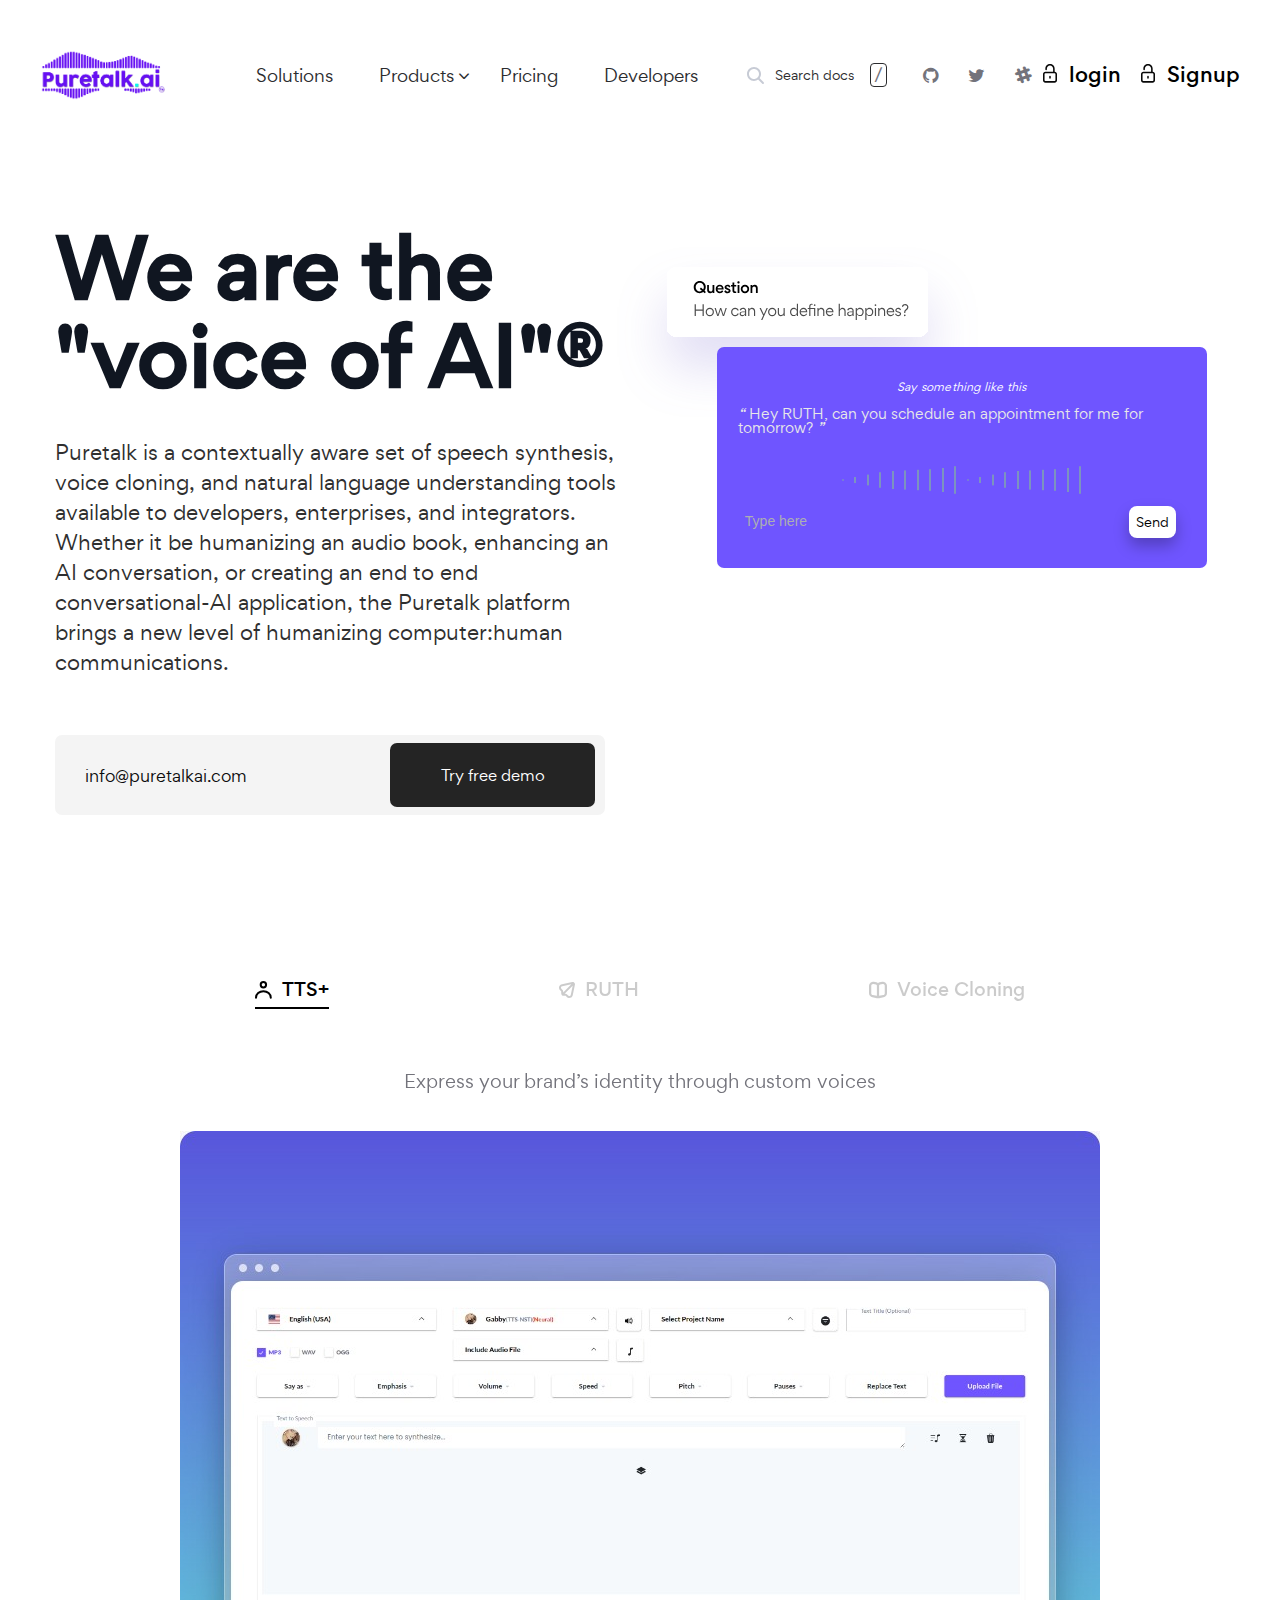
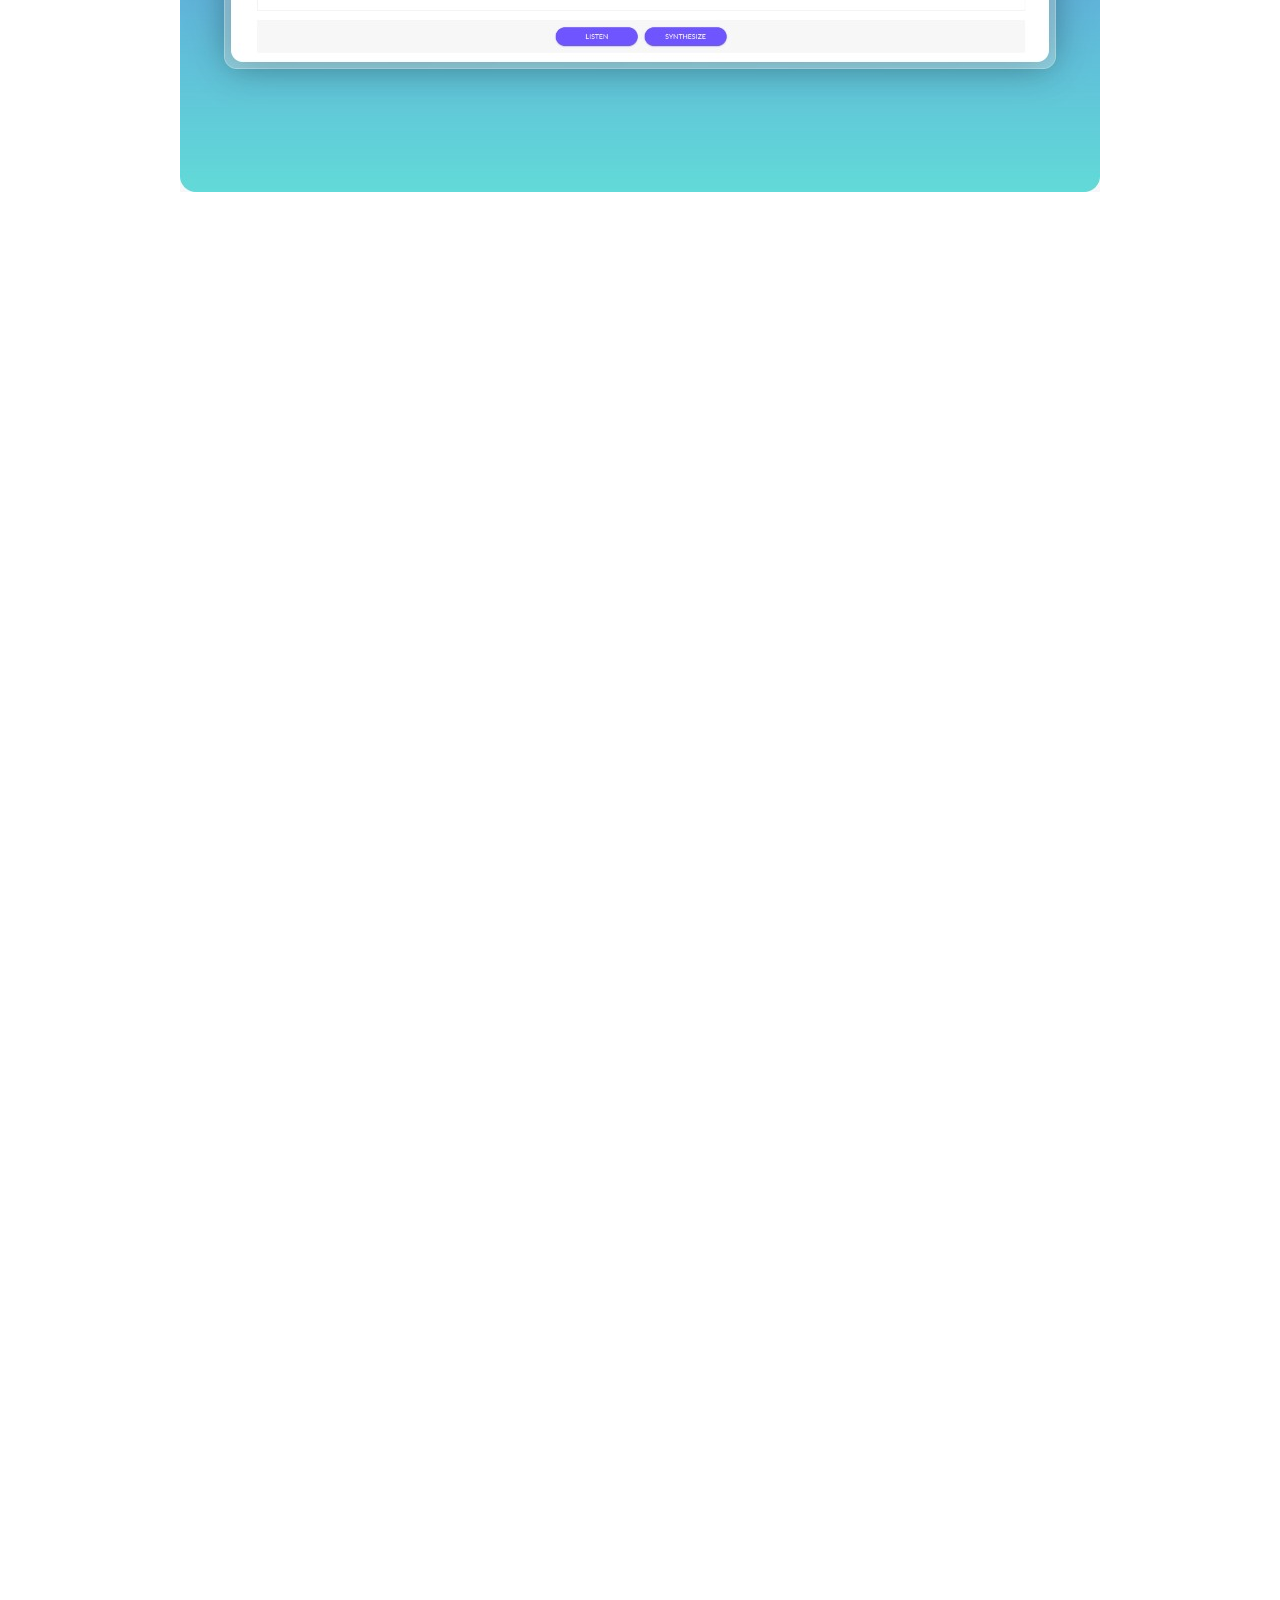
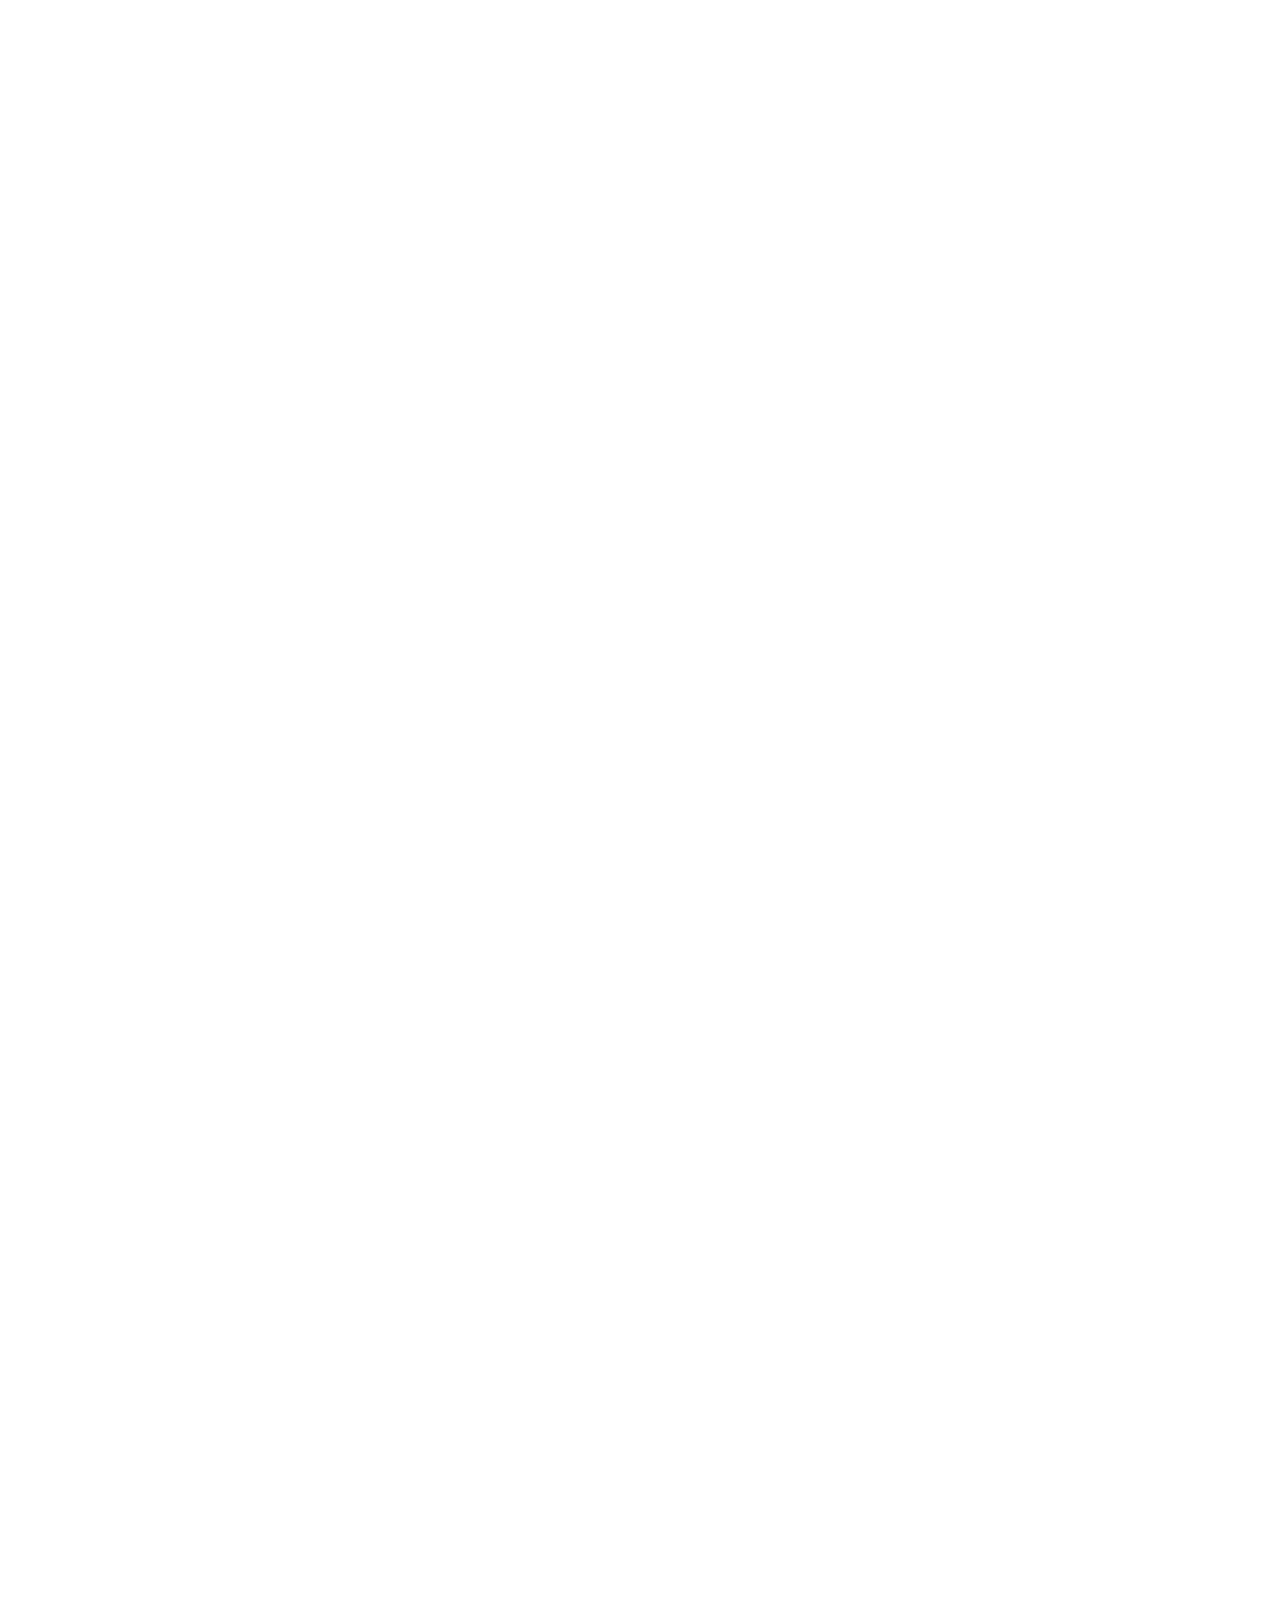
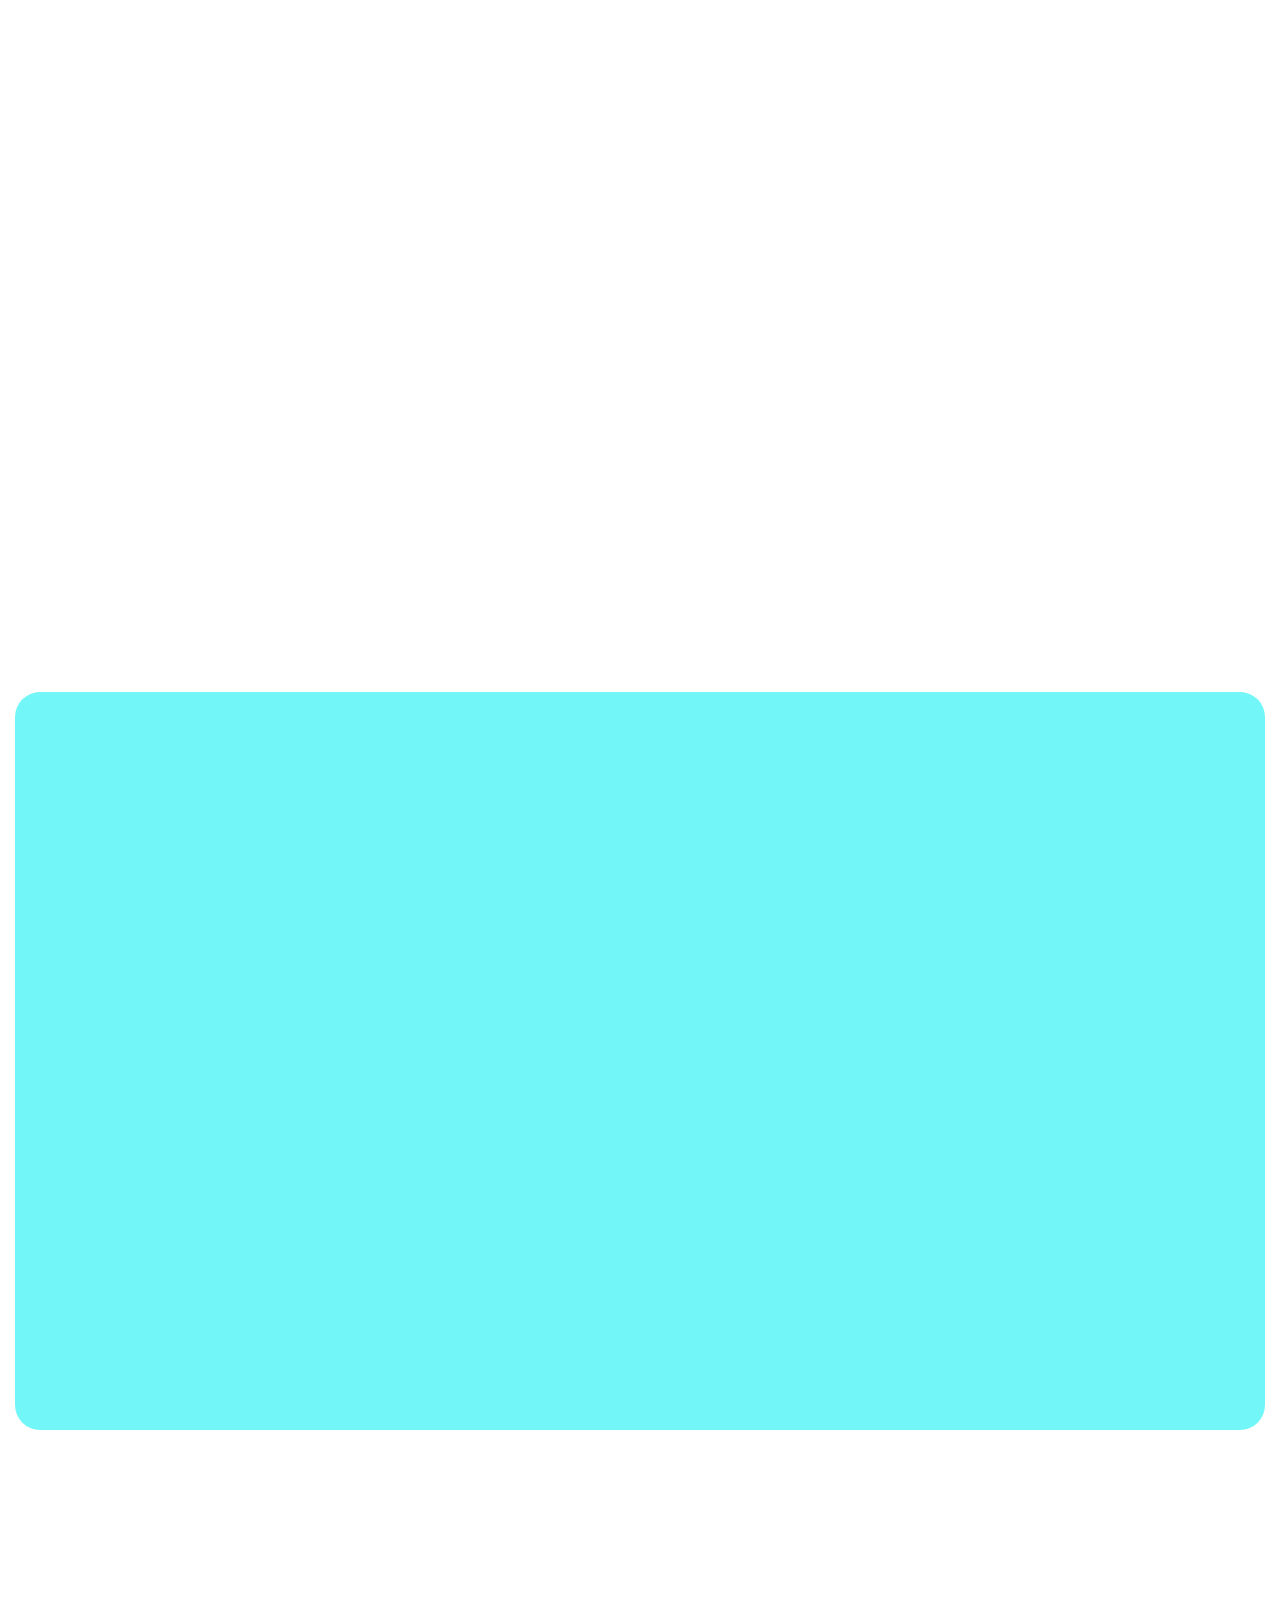
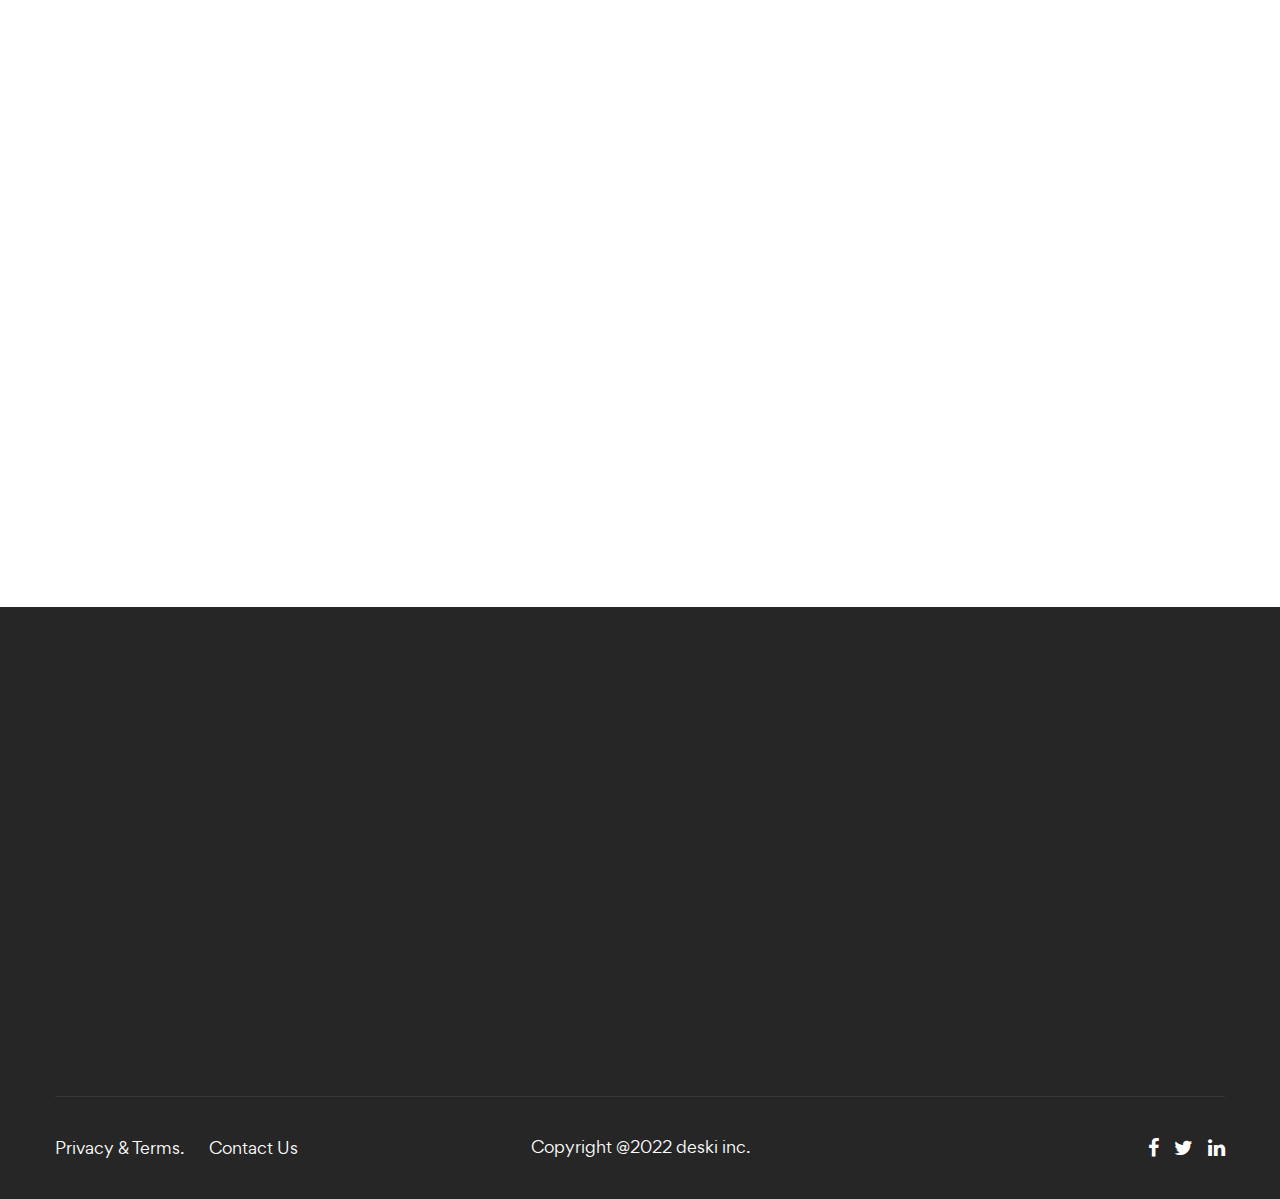
==== public/index.html @ 4c448450 "content update" ====
<!DOCTYPE html>
<html lang="en">

<head>
	<meta charset="UTF-8">
	<meta name="keywords"
		  content="Digital marketing agency, Digital marketing company, Digital marketing services, sass, software company">
	<meta name="description"
		  content="Deski is a creative saas and software html template designed for saas and software Agency websites.">
	<meta property="og:site_name"
		  content="deski">
	<meta property="og:url"
		  content="https://heloshape.com/">
	<meta property="og:type"
		  content="website">
	<meta property="og:title"
		  content="Deski: creative saas and software html template">
	<meta name='og:image'
		  content='images/assets/ogg.png'>
	<!-- For IE -->
	<meta http-equiv="X-UA-Compatible"
		  content="IE=edge">
	<!-- For Resposive Device -->
	<meta name="viewport"
		  content="width=device-width, initial-scale=1.0">
	<!-- For Window Tab Color -->
	<!-- Chrome, Firefox OS and Opera -->
	<meta name="theme-color"
		  content="#2a2a2a">
	<!-- Windows Phone -->
	<meta name="msapplication-navbutton-color"
		  content="#2a2a2a">
	<!-- iOS Safari -->
	<meta name="apple-mobile-web-app-status-bar-style"
		  content="#2a2a2a">
	<title>Puretalk.ai</title>
	<!-- Favicon -->
	<link rel="icon"
		  type="image/png"
		  sizes="56x56"
		  href="images/fav-icon/icon.png">
	<!-- Main style sheet -->
	<link rel="stylesheet"
		  type="text/css"
		  href="css/style.css">
	<!-- responsive style sheet -->
	<link rel="stylesheet"
		  type="text/css"
		  href="css/responsive.css">
	<!-- updating style sheet -->
	<link rel="stylesheet"
		  type="text/css"
		  href="css/update.css">

	<!-- Fix Internet Explorer ______________________________________-->
	<!--[if lt IE 9]>
			<script src="http://html5shiv.googlecode.com/svn/trunk/html5.js"></script>
			<script src="vendor/html5shiv.js"></script>
			<script src="vendor/respond.js"></script>
		<![endif]-->
	<style type="text/css">
		.theme-menu-five .right-widget .download-btn .dropdown-menu a {
			color: white !important;
		}

		.theme-menu-five .right-widget .download-btn button {
			color: white !important;
		}

		.theme-footer-seven .newsletter form button {
			color: white !important;

		}

		.pricing-table-area-six .pr-table-wrapper.active .trial-button {
			color: white !important;
		}
	</style>
</head>

<body id="mainbody" data-spy="scroll"
	  data-target="#one-page-nav"
	  data-offset="120">
	<div   class="main-page-wrapper font-gordita" >
		<!--
			=============================================
				Theme Main Menu
			============================================== 
			-->
		<div class="theme-main-menu sticky-menu theme-menu-five">
			<div class="d-flex align-items-center justify-content-center">
				<div class="logo"><a href="#"><img src="images/logo/pure.png"
							 width="125px"
							 height="50px"
							 alt=""></a></div>

				<nav id="mega-menu-holder"
					 class="navbar navbar-expand-lg">
					<div class="nav-container">
						<button class="navbar-toggler">
							<span></span>
						</button>
						<div class="navbar-collapse collapse"
							 id="navbarSupportedContent">
							<div class="d-lg-flex justify-content-between align-items-center">
								<ul  id="input1" class="navbar-nav main-side-nav font-gordita"
									id="one-page-nav">
									<li class="nav-item">
										<a href="#product"
										   class="nav-link">Solutions</a>
									</li>
									<li class="nav-item dropdown">
										<a class="nav-link dropdown-toggle"
										   href="#/"
										   data-toggle="dropdown">Products</a>
										<ul class="dropdown-menu">
											<li>
												<a href="./tts-demo.html"
												   class="dropdown-item">TTS +</a>
											</li>
											<li>
												<a href="portfolio-V2.html"
												   class="dropdown-item">Voice Conversion</a>
											</li>
											<li>
												<a href="portfolio-V3.html"
												   class="dropdown-item">Conversational AI</a>
											</li>
											<li>
												<a href="portfolio-V4.html"
												   class="dropdown-item">Contact Center Solution</a>
											</li>

										</ul> <!-- /.dropdown-menu -->
									</li>
									<li class="nav-item">
										<a href="#pricing"
										   class="nav-link">Pricing</a>
									</li>
									<li class="nav-item">
										<a href="doc-fullwidth.html"
										   class="nav-link">Developers</a>
									</li>
									<div onclick="inputToggle()" id="inputbefore" class="styled__Container-mnluvq-0 dmXukc">
										<div class="styled__Container-tbh191-0 fHlPmY"><button type="button"
													title="Search docs"
													class="btn"><svg class="search-icon"
													 width="24"
													 height="24"
													 viewBox="0 0 24 24"
													 fill="none">
													<path fill-rule="evenodd"
														  clip-rule="evenodd"
														  d="M16.6004 15.2001C17.4792 14.0302 18 12.5759 18 11C18 7.13401 14.866 4 11 4C7.13401 4 4 7.13401 4 11C4 14.866 7.13401 18 11 18C12.5759 18 14.0302 17.4792 15.2001 16.6004C15.2281 16.6376 15.259 16.6733 15.2929 16.7071L19.2929 20.7071C19.6834 21.0976 20.3166 21.0976 20.7071 20.7071C21.0976 20.3166 21.0976 19.6834 20.7071 19.2929L16.7071 15.2929C16.6733 15.259 16.6376 15.2281 16.6004 15.2001ZM11 16C8.23858 16 6 13.7614 6 11C6 8.23858 8.23858 6 11 6C13.7614 6 16 8.23858 16 11C16 13.7614 13.7614 16 11 16Z"
														  fill="#C7CBD5"></path>
												</svg></button>
											<div id="searchDocs" class="styled__Label-tbh191-2 etnhvy">Search docs</div><input
												   type="search"
												   placeholder="Search docs"
												   class="styled__Input-tbh191-1 bEtuOu"
												   value=""><span class="shortcut-icon">
													/</span>
										</div>
									</div>
									<li>
										<ul style="padding:30px 0px;"
											class="d-flex justify-content-center justify-content-lg-end social-icon">
											<li style="padding: 0px 15px;"><a href="#"><i class="fa fa-github"
													   aria-hidden="true"></i></a></li>
											<li style="padding: 0px 15px;"><a href="#"><i class="fa fa-twitter"
													   aria-hidden="true"></i></a></li>
											<li style="padding: 0px 15px;"><a href="#"><i class="fa fa-slack"
													   aria-hidden="true"></i></a></li>
										</ul>
										<ul class="d-flex align-items-center mbl-view">
											<li>
												<a href="login.html"
												   class="signIn-action d-flex align-items-center">
													<img src="images/icon/52.svg"
														 alt="">
													<span>login</span>
												</a>
											</li>
											<li>
												<div class="dropdown download-btn">
													<a href="login.html"
													   class="signIn-action d-flex align-items-center">
														<img src="images/icon/52.svg"
															 alt="">
														<span>Signup</span>
													</a>

												</div>
											</li>
										</ul>
									</li>
								</ul>
								<div id="input2" class="input-area">
									<input id="inputsearch" type="search"  placeholder="Search">
								</div>
							</div>
						</div>
					</div>
				</nav>
				<div class="right-widget">
					<ul class=" desk-view d-flex align-items-center">
						<li>
							<a href="login.html"
							   class="signIn-action d-flex align-items-center">
								<img src="images/icon/52.svg"
									 alt="">
								<span>login</span>
							</a>
						</li>
						<li>
							<div class="dropdown download-btn">
								<a href="login.html"
								   class="signIn-action d-flex align-items-center">
									<img src="images/icon/52.svg"
										 alt="">
									<span>Signup</span>
								</a>

							</div>
						</li>
					</ul>
				</div>
			</div>
		</div> <!-- /.theme-main-menu -->



		<!-- 
			=============================================
				Theme Hero Banner
			============================================== 

			-->

		<div class="hero-banner-seven lg-container">
			<div class="container col-lg-5">
				<div class="illustration-container">
					<div class="screen-container">
						<!--<img src="images/assets/screen_01.1.png" alt="" class="shapes screen-one">-->
						<img src="images/assets/ils_23.1.svg"
							 alt=""
							 class="shapes shape-one">
						<!--<img src="images/assets/screen_01.2.png" alt="" class="shapes screen-two">-->
					</div> <!-- /.screen-container -->
					<div class="chat-container">

						<div class="cb-static-text">
							Say something like this
						</div>
						<div class="chat-cb-cue">
							<i>&ldquo;</i>
							Hey RUTH, can you schedule an appointment for me for tomorrow?
							<i>&rdquo;</i>
						</div>
						<div class="sound-animation">
							<div class="chat-sound-icon">
								<div class="chat-sound-wave">
									<i class="bar"></i>
									<i class="bar"></i>
									<i class="bar"></i>
									<i class="bar"></i>
									<i class="bar"></i>
									<i class="bar"></i>
									<i class="bar"></i>
									<i class="bar"></i>
									<i class="bar"></i>
									<i class="bar"></i>
									<i class="bar"></i>
									<i class="bar"></i>
									<i class="bar"></i>
									<i class="bar"></i>
									<i class="bar"></i>
									<i class="bar"></i>
									<i class="bar"></i>
									<i class="bar"></i>
									<i class="bar"></i>
									<i class="bar"></i>
								</div>
							</div>
						</div>
						<div class="chat-area">
							<div> <textarea class="chat-cb-textarea"
										  autofocus
										  placeholder="Type here"></textarea></div>
							<div><button class="chat-btn">
									Send
								</button></div>
						</div>

					</div>


				</div>

				<div class="row">
					<div class="col-lg-6 banner-title">
						<h1 class="title"><span>We are the "voice of AI"®</h1>
						<p class="hero-sub-heading">Puretalk is a contextually aware set of speech synthesis, voice cloning, and natural language understanding tools available to developers, enterprises, and integrators. Whether it be humanizing an audio book,  enhancing an AI conversation, or creating an end to end conversational-AI application, the Puretalk platform brings a new level of humanizing computer:human communications.</p>
						<form action="#">
							<input type="email"
								   placeholder="info@puretalkai.com">
							<button>Try free demo</button>
						</form>
						<!-- <p class="term-text">We produce D.I.Y integrations for web, desktop, mobile, and enterprise systems.</p> -->


					</div>
				</div>

			</div>
			<!-- <div class="partner-slider-two mt-80 md-mt-80">
				<div class="container">
					<p class="text-center">Some text here <span>RUTH</span> software businesses growing with Puretalk.
					</p>
					<div class="partnerSliderTwo">
						<div class="item">
							<div class="img-meta d-flex align-items-center justify-content-center"><img
									 src="images/logo/logo-23.png"
									 alt=""></div>
						</div>
						<div class="item">
							<div class="img-meta d-flex align-items-center justify-content-center"><img
									 src="images/logo/logo-24.png"
									 alt=""></div>
						</div>
						<div class="item">
							<div class="img-meta d-flex align-items-center justify-content-center"><img
									 src="images/logo/000000.png"
									 alt=""></div>
						</div>
						<div class="item">
							<div class="img-meta d-flex align-items-center justify-content-center"><img
									 src="images/logo/logo-22.png"
									 alt=""></div>
						</div>

						<div class="item">
							<div class="img-meta d-flex align-items-center justify-content-center"><img
									 src="images/logo/logo-21.png"
									 alt=""></div>
						</div>

					</div>
				</div>
			</div> -->
			 <!-- /.partner-slider-two -->
		</div> <!-- /.hero-banner-seven -->
 
		<!-- 
			=============================================
				Fancy Feature Fifteen
			============================================== 
			-->
		<div class="fancy-feature-fifteen mt-90 md-mt-80"
			 id="product">
			<div class="bg-wrapper">
				<div class="container">
					<div class="sldier-wrapper">
						<div id="screenSlider"
							 class="carousel slide"
							 data-ride="carousel"
							 data-interval="200000">
							<div class="row">
								<div class="col-lg-8 m-auto">
									<ol class="carousel-indicators justify-content-between">
										<li data-target="#screenSlider"
											data-slide-to="0"
											class="active">
											<div class="d-flex align-items-center">
												<img src="images/icon/90.svg"
													 alt="">
												<p>TTS+</p>
											</div>
										</li>
										<li data-target="#screenSlider"
											data-slide-to="1">
											<div class="d-flex align-items-center">
												<img src="images/icon/91.svg"
													 alt="">
												<p>RUTH</p>
											</div>
										</li>
										<li data-target="#screenSlider"
											data-slide-to="2">
											<div class="d-flex align-items-center">
												<img src="images/icon/92.svg"
													 alt="">
												<p>Voice Cloning</p>
											</div>
										</li>
									</ol>
								</div>
							</div>
							<div class="carousel-inner mt-60 sm-mt-40">
								<div class="carousel-item active">
									<p>Express your brand’s identity through custom voices</p>
									<img src="images/assets/carousel.jpg"
										 alt=""
										 class="m-auto">
								</div>
								<div class="carousel-item">
									<p>Make better sense of your data with best in class natural language understanding tools</p>
									<img src="images/assets/screen_15.png"
										 alt=""
										 class="m-auto">
								</div>
								<div class="carousel-item">
									<p>Establish familiarity by adding your personal touch</p>
									<img src="images/assets/screen_16.png"
										 alt=""
										 class="m-auto">
								</div>
							</div>
						</div>
					</div> <!-- /.sldier-wrapper -->
				</div>

			</div> <!-- /.bg-wrapper -->
		</div> <!-- /.fancy-feature-fifteen -->



		<!-- 
			=============================================
				Fancy Feature Sixteen
			============================================== 
			-->
		<div class="fancy-feature-sixteen mt-200 md-mt-100"
			 id="feature">
			<div class="container">
				<div class="block-style-eighteen">
					<div class="row align-items-center">
						<div class="col-lg-5"
							 data-aos="fade-right"
							 data-aos-duration="1200">
							<div class="text-wrapper">
								<h6>Personalize</h6>
								<h3 class="title">Your Customers' <span>experience</span> </h3>
								<p>Gone are the days of the one-size fits all. Customers are more engaged today than ever before, so it’s important to have systems in place that can listen, process understanding, and come up with desirable responses leading to complete satisfaction.  Our artificial intelligence-enabled platform provides the infrastructure necessary to tailor branded voices that suit your needs.  </p>
								<a href="#"
								   class="d-flex align-items-center learn-more">
									<span>Learn More</span>
									<img src="images/icon/93.svg"
										 alt="">
								</a>
							</div> <!-- /.text-wrapper -->
						</div>
						<div class="col-lg-7"
							 data-aos="fade-left"
							 data-aos-duration="1200">
							<div style="padding:20px;height:100% !important;"
								 class="screen-holder-one d-flex align-items-center justify-content-center">
								<code><span class="line"><span style="color: #96ADFF">start</span><span style="color: #D4D4D4"> </span><span style="color: #96ADFF">node</span><span style="color: #D4D4D4"> </span><span style="color: #A7CAFF">root</span><span style="color: #D4D4D4"> {</span></span>
									<br>
<span class="line"><span style="color: #D4D4D4">    </span><span style="color: #96ADFF">do</span><span style="color: #D4D4D4"> {</span></span><br>
<span class="line"><span style="color: #D4D4D4">        </span><span style="color: #96ADFF">#sayText</span><span style="color: #D4D4D4">(</span><span style="color: #E3CA71">"Welcome to Acme Pizza! How can I help you?"</span><span style="color: #D4D4D4">);</span></span><br>
<span class="line"><span style="color: #D4D4D4">        </span><span style="color: #CF8BDA">wait</span><span style="color: #D4D4D4"> *;</span></span><br>
<span class="line"><span style="color: #D4D4D4">    }</span></span><br>
<span class="line"><span style="color: #D4D4D4">}</span></span><br>
<span class="line"><span style="color: #D4D4D4">⠀</span></span>
<span class="line"><span style="color: #96ADFF">digression</span><span style="color: #D4D4D4"> </span><span style="color: #A7CAFF">order_pizza</span><span style="color: #D4D4D4"> {</span></span><br>
<span class="line"><span style="color: #D4D4D4">    </span><span style="color: #A7CAFF">conditions</span><span style="color: #D4D4D4"> { </span><span style="color: #96ADFF">on</span><span style="color: #D4D4D4"> </span><span style="color: #96ADFF">#messageHasIntent</span><span style="color: #D4D4D4">(</span><span style="color: #E3CA71">"order_pizza"</span><span style="color: #D4D4D4">); }</span></span><br>
<span class="line"><span style="color: #D4D4D4">    </span><span style="color: #96ADFF">do</span><span style="color: #D4D4D4"> {</span></span><br>
<span class="line"><span style="color: #D4D4D4">        </span><span style="color: #96ADFF">#sayText</span><span style="color: #D4D4D4">(</span><span style="color: #E3CA71">"All right. $10, please. May I charge your card now?"</span><span style="color: #D4D4D4">);</span></span><br>
<span class="line"><span style="color: #D4D4D4">        </span><span style="color: #CF8BDA">wait</span><span style="color: #D4D4D4"> *;</span></span><br>
<span class="line"><span style="color: #D4D4D4">    }</span></span><br>
<span class="line"><span style="color: #D4D4D4">}</span></span></code>
							</div>
						</div>
					</div>
				</div> <!-- /.block-style-eighteen -->

				<div class="block-style-eighteen mt-200 pt-50 md-mt-80">
					<div class="row align-items-center">
						<div class="col-lg-5 order-lg-last"
							 data-aos="fade-left"
							 data-aos-duration="1200">
							<div class="text-wrapper">
								<h6>Best-in class</h6>
								<h3 class="title">Autonomous Voice <span>Solution</span></h3>
								<p>It is in companies' best interest to provide self-service options and on-demand support that facilitate autonomous service. Companies are better off by allowing customers to get their help whenever and wherever. The new era of customer experience is defined by conversational voice assistants enabled by Puretalk's cutting-edge technology. </p>
								<a href="#"
								   class="d-flex align-items-center learn-more">
									<span>Learn More</span>
									<img src="images/icon/93.svg"
										 alt="">
								</a>
							</div> <!-- /.text-wrapper -->
						</div>
						<div class="col-lg-7 order-lg-first"
							 data-aos="fade-right"
							 data-aos-duration="1200">
							<div style="padding:20px;height:100% !important;margin-left: 0 !important;"
								 class="screen-holder-one d-flex align-items-center justify-content-center">
								<code><span class="line"><span style="color: #96ADFF">start</span><span style="color: #D4D4D4"> </span><span style="color: #96ADFF">node</span><span style="color: #D4D4D4"> </span><span style="color: #A7CAFF">root</span><span style="color: #D4D4D4"> {</span></span>
									<br>
<span class="line"><span style="color: #D4D4D4">    </span><span style="color: #96ADFF">do</span><span style="color: #D4D4D4"> {</span></span><br>
<span class="line"><span style="color: #D4D4D4">        </span><span style="color: #96ADFF">#sayText</span><span style="color: #D4D4D4">(</span><span style="color: #E3CA71">"Welcome to Acme Pizza! How can I help you?"</span><span style="color: #D4D4D4">);</span></span><br>
<span class="line"><span style="color: #D4D4D4">        </span><span style="color: #CF8BDA">wait</span><span style="color: #D4D4D4"> *;</span></span><br>
<span class="line"><span style="color: #D4D4D4">    }</span></span><br>
<span class="line"><span style="color: #D4D4D4">}</span></span><br>
<span class="line"><span style="color: #D4D4D4">⠀</span></span>
<span class="line"><span style="color: #96ADFF">digression</span><span style="color: #D4D4D4"> </span><span style="color: #A7CAFF">order_pizza</span><span style="color: #D4D4D4"> {</span></span><br>
<span class="line"><span style="color: #D4D4D4">    </span><span style="color: #A7CAFF">conditions</span><span style="color: #D4D4D4"> { </span><span style="color: #96ADFF">on</span><span style="color: #D4D4D4"> </span><span style="color: #96ADFF">#messageHasIntent</span><span style="color: #D4D4D4">(</span><span style="color: #E3CA71">"order_pizza"</span><span style="color: #D4D4D4">); }</span></span><br>
<span class="line"><span style="color: #D4D4D4">    </span><span style="color: #96ADFF">do</span><span style="color: #D4D4D4"> {</span></span><br>
<span class="line"><span style="color: #D4D4D4">        </span><span style="color: #96ADFF">#sayText</span><span style="color: #D4D4D4">(</span><span style="color: #E3CA71">"All right. $10, please. May I charge your card now?"</span><span style="color: #D4D4D4">);</span></span><br>
<span class="line"><span style="color: #D4D4D4">        </span><span style="color: #CF8BDA">wait</span><span style="color: #D4D4D4"> *;</span></span><br>
<span class="line"><span style="color: #D4D4D4">    }</span></span><br>
<span class="line"><span style="color: #D4D4D4">}</span></span></code>
							</div>
						</div>
					</div>
				</div> <!-- /.block-style-eighteen -->

				<div class="block-style-eighteen mt-200 pt-50 md-mt-80">
					<div class="row align-items-center">
						<div class="col-lg-5"
							 data-aos="fade-right"
							 data-aos-duration="1200">
							<div class="text-wrapper">
								<h6>Enhance</h6>
								<h3 class="title"><span>Your team's <span>performance</span> </h3>
								<p>Across industries, companies are trying to prevent their staff from performing mundane tasks leading to long wait times, frustrated customers, and overwhelmed employees. We provide voice AI solutions to help companies maximize operations while minimizing costs and accelerating growth.</p>
								<a href="#"
								   class="d-flex align-items-center learn-more">
									<span>Learn More</span>
									<img src="images/icon/93.svg"
										 alt="">
								</a>
							</div> <!-- /.text-wrapper -->
						</div>
						<div class="col-lg-7"
							 data-aos="fade-left"
							 data-aos-duration="1200">

							<div style="padding: 20px;height: 100% !important;"
								 class="screen-holder-three d-flex align-items-center justify-content-center">
								<code><span class="line"><span style="color: #96ADFF">start</span><span style="color: #D4D4D4"> </span><span style="color: #96ADFF">node</span><span style="color: #D4D4D4"> </span><span style="color: #A7CAFF">root</span><span style="color: #D4D4D4"> {</span></span>
									<br>
<span class="line"><span style="color: #D4D4D4">    </span><span style="color: #96ADFF">do</span><span style="color: #D4D4D4"> {</span></span><br>
<span class="line"><span style="color: #D4D4D4">        </span><span style="color: #96ADFF">#sayText</span><span style="color: #D4D4D4">(</span><span style="color: #E3CA71">"Welcome to Acme Pizza! How can I help you?"</span><span style="color: #D4D4D4">);</span></span><br>
<span class="line"><span style="color: #D4D4D4">        </span><span style="color: #CF8BDA">wait</span><span style="color: #D4D4D4"> *;</span></span><br>
<span class="line"><span style="color: #D4D4D4">    }</span></span><br>
<span class="line"><span style="color: #D4D4D4">}</span></span><br>
<span class="line"><span style="color: #D4D4D4">⠀</span></span>
<span class="line"><span style="color: #96ADFF">digression</span><span style="color: #D4D4D4"> </span><span style="color: #A7CAFF">order_pizza</span><span style="color: #D4D4D4"> {</span></span><br>
<span class="line"><span style="color: #D4D4D4">    </span><span style="color: #A7CAFF">conditions</span><span style="color: #D4D4D4"> { </span><span style="color: #96ADFF">on</span><span style="color: #D4D4D4"> </span><span style="color: #96ADFF">#messageHasIntent</span><span style="color: #D4D4D4">(</span><span style="color: #E3CA71">"order_pizza"</span><span style="color: #D4D4D4">); }</span></span><br>
<span class="line"><span style="color: #D4D4D4">    </span><span style="color: #96ADFF">do</span><span style="color: #D4D4D4"> {</span></span><br>
<span class="line"><span style="color: #D4D4D4">        </span><span style="color: #96ADFF">#sayText</span><span style="color: #D4D4D4">(</span><span style="color: #E3CA71">"All right. $10, please. May I charge your card now?"</span><span style="color: #D4D4D4">);</span></span><br>
<span class="line"><span style="color: #D4D4D4">        </span><span style="color: #CF8BDA">wait</span><span style="color: #D4D4D4"> *;</span></span><br>
<span class="line"><span style="color: #D4D4D4">    }</span></span><br>
<span class="line"><span style="color: #D4D4D4">}</span></span></code>
							</div>

						</div>
					</div>
				</div> <!-- /.block-style-eighteen -->
			</div>
		</div> <!-- /.fancy-feature-sixteen -->



		<!--
			=====================================================
				Fancy Text Block Twenty Two
			=====================================================
			-->
		<div class="fancy-text-block-twentyTwo lg-container mt-250 md-mt-120"
			 id="whyUs">
			<div class="container">
				<div class="row align-items-center">
					<div class="col-xl-5 col-lg-6 order-lg-last"
						 data-aos="fade-left"
						 data-aos-duration="1200">
						<div class="text-wrapper">
							<a class="fancybox mb-20 md-mb-10"
							   data-fancybox=""
							   href="https://www.youtube.com/embed/aXFSJTjVjw0">
								<img src="images/icon/71.svg"
									 alt=""
									 class="icon">
							</a>
							<div class="title-style-seven">
								<h2>Why you should <span>choose</span>  Puretalk.Ai</h2>
							</div> <!-- /.title-style-seven -->
							<p style="padding-bottom: 30px;">The benefits of Puretalk’s custom voice solutions will not only save your company money but contribute to its efficiency.</p>
							 
							<a href="#"
							   class="theme-btn-eight">Learn more</a>
						</div> <!-- /.text-wrapper -->
					</div>
					<div class="col-xl-7 col-lg-6 col-md-8 m-auto order-lg-first"
						 data-aos="fade-right"
						 data-aos-duration="1200">
						<div class="illustration-holder">
							<img src="images/assets/ils_21.svg"
								 alt="">
						</div>
					</div>
				</div>
			</div>
		</div> <!-- /.fancy-text-block-twentyTwo -->



		<!--
			=====================================================
				Fancy Feature Seventeen
			=====================================================
			-->
		<div class="fancy-feature-seventeen tts-fancy mt-150 md-mt-90"
			 id="product">
			<div class="bg-wrapper">
				<div class="container">
					<div class="row">
						<div class="col-lg-4 col-sm-6"
							 data-aos="fade-up"
							 data-aos-duration="1200">
							<div class="block-meta">
								<div class="icon d-flex align-items-end"><img src="images/icon/94.svg"
										 alt=""></div>
								<h4>Autonomous</h4>
								<p>end-to-end management of customers' request</p>
							</div> <!-- /.block-meta -->
						</div>
						<div class="col-lg-4 col-sm-6"
							 data-aos="fade-up"
							 data-aos-duration="1200"
							 data-aos-delay="100">
							<div class="block-meta">
								<div class="icon d-flex align-items-end"><img src="images/icon/95.svg"
										 alt=""></div>
								<h4>Personalization</h4>
								<p>Customizable solutions tailored to your systems</p>
							</div> <!-- /.block-meta -->
						</div>
						<div class="col-lg-4 col-sm-6"
							 data-aos="fade-up"
							 data-aos-duration="1200"
							 data-aos-delay="200">
							<div class="block-meta">
								<div class="icon d-flex align-items-end"><img src="images/icon/96.svg"
										 alt=""></div>
								<h4>Accommodation</h4>
								<p>Omni-channel and multi-lingual integrations for ease of use and convenience
								</p>
							</div> <!-- /.block-meta -->
						</div>
						<div class="col-lg-4 col-sm-6"
							 data-aos="fade-up"
							 data-aos-duration="1200">
							<div class="block-meta">
								<div class="icon d-flex align-items-end"><img src="images/icon/97.svg"
										 alt=""></div>
								<h4>Competence</h4>
								<p>Intuitive knowledge bases for employee support backed by artificial intelligence</p>
							</div> <!-- /.block-meta -->
						</div>
						<div class="col-lg-4 col-sm-6"
							 data-aos="fade-up"
							 data-aos-duration="1200"
							 data-aos-delay="100">
							<div class="block-meta">
								<div class="icon d-flex align-items-end"><img src="images/icon/98.svg"
										 alt=""></div>
								<h4>Time Management</h4>
								<p>Our artificial intelligent speech can assist with complex issues saving your team time and money</p>
							</div> <!-- /.block-meta -->
						</div>
						<div class="col-lg-4 col-sm-6"
							 data-aos="fade-up"
							 data-aos-duration="1200"
							 data-aos-delay="200">
							<div class="block-meta">
								<div class="icon d-flex align-items-end"><img src="images/icon/99.svg"
										 alt=""></div>
								<h4>Innovative</h4>
								<p>state-of-the-art intelligent solution aimed at receiving and performing repetitive tasks allowing your team to focus on innovation process
								</p>
							</div> <!-- /.block-meta -->
						</div>
					</div>
				</div>
			</div> <!-- /.bg-wrapper -->
		</div> <!-- /.fancy-feature-seventeen -->



		<!--
			=====================================================
				Pricing Section Six
			=====================================================
			-->
		<!--<div class="pricing-section-six mt-200 md-mt-100" id="pricing">
				<div class="container">
					<div class="row">
						<div class="col-xl-10  m-auto">
							<div class="title-style-seven text-center">
								<h2>Solo, Agency or Team? We’ve got you <span>covered.</span></h2>
							</div> <!-- /.title-style-six -->
		<!--</div>
					</div>

					<!-- Nav tabs -->
		<!--<ul class="nav nav-tabs justify-content-center pricing-nav-four">
					  	<li class="nav-item">
					    	<a class="nav-link active" data-toggle="tab" href="#month">Monthly</a>
					  	</li>
					  	<li class="nav-item">
					    	<a class="nav-link" data-toggle="tab" href="#year">Yearly</a>
					  	</li>
					</ul>
				</div>

				<div class="pricing-table-area-six">
					<div class="tab-content">
						<div class="tab-pane active" id="month">
					  		<div class="row justify-content-center">
								<div class="col-lg-4 col-sm-6" data-aos="fade-up" data-aos-duration="1200">
									<div class="pr-table-wrapper">
										<div class="pack-name" style="background:#FFECEC;">Basic</div>
										<div class="price">Free</div>
										<div class="pack-details">TAKE GREAT NOTES</div>
										<ul class="pr-feature">
											<li>Sync up to 2 devices </li>
											<li>Find notes fast with search</li>
											<li>and tags</li>
											<li>Clip web pages</li>
											<li>25MB maximum note </li>
											<li>60MB monthly upload limit</li>
										</ul>
										<a href="#" class="trial-button">Try it Free</a>
										<div class="trial-text">No card required, cancel any time</div>
									</div> <!-- /.pr-table-wrapper -->
		<!--</div>-->
		<!--<div class="col-lg-4 col-sm-6" data-aos="fade-up" data-aos-duration="1200" data-aos-delay="100">
									<div class="pr-table-wrapper active">
										<div class="pack-name" style="background:#E3F8EF;">Reguler</div>
										<div class="price">$8.99</div>
										<div class="pack-details">BE MORE PRODUCTIVE</div>
										<ul class="pr-feature">
											<li>Sync up to 2 devices </li>
											<li>Find notes fast with search</li>
											<li>and tags</li>
											<li>Apply rich formatting</li>
											<li>Clip web pages</li>
											<li>25MB maximum note size</li>
											<li>Access notes offline</li>
											<li>10GBmonthly upload limit</li>
											<li>Annotate PDFs</li>
										</ul>
										<a href="#" class="trial-button">Try it Free</a>
										<div class="trial-text">No card required, cancel any time</div>
									</div> <!-- /.pr-table-wrapper -->
		<!--</div>-->
		<!--<div class="col-lg-4 col-sm-6" data-aos="fade-up" data-aos-duration="1200" data-aos-delay="200">
									<div class="pr-table-wrapper">
										<div class="pack-name" style="background:#FBF3E5;">Business</div>
										<div class="price">$17.99</div>
										<div class="pack-details">Get more with team</div>
										<ul class="pr-feature">
											<li>Everthing is premium</li>
											<li>Find notes fast with search</li>
											<li>and tags</li>
											<li>Apply rich formatting</li>
											<li>Clip web pages</li>
											<li>25MB maximum note size</li>
											<li>Access notes offline</li>
											<li>18GB monthly upload limit</li>
										</ul>
										<a href="#" class="trial-button">Try it Free</a>
										<div class="trial-text">No card required, cancel any time</div>
									</div> <!-- /.pr-table-wrapper -->
		<!--</div>
							</div>
						</div>
						<div class="tab-pane fade" id="year">
							<div class="row justify-content-center">
								<div class="col-lg-4 col-sm-6" data-aos="fade-up" data-aos-duration="1200">
									<div class="pr-table-wrapper">
										<div class="pack-name" style="background:#FFECEC;">Basic</div>
										<div class="price">Free</div>
										<div class="pack-details">TAKE GREAT NOTES</div>
										<ul class="pr-feature">
											<li>Sync up to 2 devices </li>
											<li>Find notes fast with search</li>
											<li>and tags</li>
											<li>Clip web pages</li>
											<li>25MB maximum note </li>
											<li>60MB monthly upload limit</li>
										</ul>
										<a href="#" class="trial-button">Try it Free</a>
										<div class="trial-text">No card required, cancel any time</div>
									</div> <!-- /.pr-table-wrapper -->
		<!--</div>
								<div class="col-lg-4 col-sm-6" data-aos="fade-up" data-aos-duration="1200" data-aos-delay="100">
									<div class="pr-table-wrapper active">
										<div class="pack-name" style="background:#E3F8EF;">Reguler</div>
										<div class="price">$68.99</div>
										<div class="pack-details">BE MORE PRODUCTIVE</div>
										<ul class="pr-feature">
											<li>Sync up to 2 devices </li>
											<li>Find notes fast with search</li>
											<li>and tags</li>
											<li>Apply rich formatting</li>
											<li>Clip web pages</li>
											<li>25MB maximum note size</li>
											<li>Access notes offline</li>
											<li>10GBmonthly upload limit</li>
											<li>Annotate PDFs</li>
										</ul>
										<a href="#" class="trial-button">Try it Free</a>
										<div class="trial-text">No card required, cancel any time</div>
									</div> <!-- /.pr-table-wrapper -->
		<!--</div>
								<div class="col-lg-4 col-sm-6" data-aos="fade-up" data-aos-duration="1200" data-aos-delay="200">
									<div class="pr-table-wrapper">
										<div class="pack-name" style="background:#FBF3E5;">Business</div>
										<div class="price">$189.99</div>
										<div class="pack-details">Get more with team</div>
										<ul class="pr-feature">
											<li>Everthing is premium</li>
											<li>Find notes fast with search</li>
											<li>and tags</li>
											<li>Apply rich formatting</li>
											<li>Clip web pages</li>
											<li>25MB maximum note size</li>
											<li>Access notes offline</li>
											<li>18GB monthly upload limit</li>
										</ul>
										<a href="#" class="trial-button">Try it Free</a>
										<div class="trial-text">No card required, cancel any time</div>
									</div> <!-- /.pr-table-wrapper -->
		<!--</div>
							</div>
					  	</div>
					</div>
				</div> <!-- /.pricing-table-area-six -->
		<!--</div> <!-- /.pricing-section-six -->


		<!--
			=====================================================
				Client Feedback Slider Six
			=====================================================
			-->
		<!--<div class="client-feedback-slider-six mt-250 md-mt-120" id="feedback">
				<div class="inner-container">
					<div class="container">
						<div class="row">
							<div class="col-12">
								<img src="images/icon/100.svg" alt="" class="m-auto">
								<div class="title-style-seven text-center mt-20">
									<h2><span>Client</span> love us & we love them</h2>
									<p>Kind words from our deski Clients.</p>
								</div> <!-- /.title-style-six -->
		<!--</div>
						</div>
					</div>
					<div class="clientSliderSix row">
						<div class="item">
							<div class="feedback-wrapper">
								<p>Already closed 1 deal from Accelerator and in the process of closing 2 more now. Have “a few others” that will be closing in the near future!</p>
								<div class="d-flex align-items-center">
									<img src="images/media/img_78.png" alt="" class="avatar">
									<h6 class="name">Martin Jonas, <span>USA</span></h6>
								</div>
							</div> <!-- /.feedback-wrapper -->
		<!--</div>
						<div class="item">
							<div class="feedback-wrapper">
								<p>Already closed 1 deal from Accelerator and in the process of closing 2 more now. Have “a few others” that will be closing in the near future!</p>
								<div class="d-flex align-items-center">
									<img src="images/media/img_79.png" alt="" class="avatar">
									<h6 class="name">Elias Brett, <span>USA</span></h6>
								</div>
							</div> <!-- /.feedback-wrapper -->
		<!--</div>
						<div class="item">
							<div class="feedback-wrapper">
								<p>Already closed 1 deal from Accelerator and in the process of closing 2 more now. Have “a few others” that will be closing in the near future!</p>
								<div class="d-flex align-items-center">
									<img src="images/media/img_80.png" alt="" class="avatar">
									<h6 class="name">Rashed Ka, <span>Spain</span></h6>
								</div>
							</div> <!-- /.feedback-wrapper -->
		<!--</div>
						<div class="item">
							<div class="feedback-wrapper">
								<p>Already closed 1 deal from Accelerator and in the process of closing 2 more now. Have “a few others” that will be closing in the near future!</p>
								<div class="d-flex align-items-center">
									<img src="images/media/img_78.png" alt="" class="avatar">
									<h6 class="name">Martin Jonas, <span>USA</span></h6>
								</div>
							</div> <!-- /.feedback-wrapper -->
		<!--</div>
					</div>
				</div> <!-- /.inner-container -->
		<!--</div> <!-- /.client-feedback-slider-six -->


		<!--
			=====================================================
				Fancy Short Banner Eight
			=====================================================
			-->
		<div class="fancy-short-banner-eight mt-170 md-mt-80 fancy-short-banner">
			<div class="container">
				<div class="row">
					<div class="col-xl-8 col-lg-11 m-auto"
						 data-aos="fade-up"
						 data-aos-duration="1200">
						<div class="title-style-seven text-center">
							<h2>Here to Empower <span>Developers!</span> </h2>
							<p>We want to equip developers with an API reference, SDKs, and tools to launch revolutionary conversational apps for web, desktop, mobile, IoT and call centers.</p>
						</div> <!-- /.title-style-six -->
					</div>
				</div>
				<div data-aos="fade-up"
					 data-aos-duration="1200"
					 data-aos-delay="150">
					<div class="dropdown signup download-btn">
						<button class="dropdown-toggle"
								type="button"
								id="dropdownMenuButton"
								 >
							Sign up
						</button>
						<!-- <div class="dropdown-menu"
							 aria-labelledby="dropdownMenuButton">
							<a class="dropdown-item d-flex align-items-center"
							   href="#">
								<img src="images/icon/103.svg"
									 alt="">
								<span>IOS & Android</span>
							</a>
							<a class="dropdown-item d-flex align-items-center"
							   href="#">
								<img src="images/icon/104.svg"
									 alt="">
								<span>Mac & Windows</span>
							</a>
						</div> -->
					</div>
				</div>
			</div> <!-- /.container -->

		</div> <!-- /.fancy-short-banner-eight -->



		<!--
			=====================================================
				Footer Style Seven
			=====================================================
			-->
		<footer class="theme-footer-seven dark-bg pt-120 md100">
			<div class="lg-container">
				<div class="container">
					<div class="row">
						<div class="col-xl-3 col-lg-2 mb-40 mb40"
							 data-aos="fade-up"
							 data-aos-duration="1200">
							<div class="logo"><a href="#"><img src="images/logo/Puretalk-Logo-White.png"
										 width="125px"
										 
										 alt=""></a></div>
						</div>
						<!-- <span class="footer-links"> -->
						<div class="col-lg-2 col-md-6 mb-40 mbl-viewli"
							 data-aos="fade-up"
							 data-aos-duration="1200"
							 data-aos-delay="100">
							 <div>
							<h5 class="title">Links</h5>
							<ul class="footer-list">
								<li><a href="#">Home</a></li>
								<li><a href="#">Pricing</a></li>
								<li><a href="#">About us</a></li>
								<li><a href="#">Careers</a></li>
								<li><a href="#">Features</a></li>
								<li><a href="#">Blog</a></li>
							</ul>
							</div>
							<div class="mbl">
							 <h5 class="title mt-40  ">Legal</h5>
							<ul class="footer-list ">
								<li><a href="#">Terms of use</a></li>
								<li><a href="#">Terms & conditions</a></li>
								<li><a href="#">Privacy policy</a></li>
								<li><a href="#">Cookie policy</a></li>
							</ul>
							</div>
						</div>
						<div class="col-lg-3 col-md-6 mb-40 desk"
							 data-aos="fade-up"
							 data-aos-duration="1200"
							 data-aos-delay="150">
							<h5 class="title">Legal</h5>
							<ul class="footer-list">
								<li><a href="#">Terms of use</a></li>
								<li><a href="#">Terms & conditions</a></li>
								<li><a href="#">Privacy policy</a></li>
								<li><a href="#">Cookie policy</a></li>
							</ul>
						</div>
						<!-- </span> -->
						<div class="col-xl-4 col-lg-5 mb-40"
							 data-aos="fade-up"
							 data-aos-duration="1200"
							 data-aos-delay="200">
							<div class="newsletter">
								<h5 class="title">Newslettert</h5>
								<p>Join over 68,000 people getting our emails</p>
								<form action="#">
									<input type="email"
										   placeholder="Enter your email">
									<button>Sign Up</button>
								</form>
								<div class="info">We only send interesting and relevant emails.</div>
							</div> <!-- /.newsletter -->
						</div>
					</div>
				</div>

				<div class="container">
					<div class="bottom-footer">
						<div class="row">
							<div class="col-lg-4 order-lg-1 mb-20">
								<ul class="d-flex justify-content-center justify-content-lg-start footer-nav">
									<li><a href="#">Privacy & Terms.</a></li>
									<li><a href="#">Contact Us</a></li>
								</ul>
							</div>
							<div class="col-lg-4 order-lg-3 mb-20">
								<ul class="d-flex justify-content-center justify-content-lg-end social-icon">
									<li><a href="#"><i class="fa fa-facebook"
											   aria-hidden="true"></i></a></li>
									<li><a href="#"><i class="fa fa-twitter"
											   aria-hidden="true"></i></a></li>
									<li><a href="#"><i class="fa fa-linkedin"
											   aria-hidden="true"></i></a></li>
								</ul>
							</div>
							<div class="col-lg-4 order-lg-2 mb-20">
								<p class="copyright text-center">Copyright @2022 deski inc.</p>
							</div>
						</div>
					</div>
				</div>
			</div> <!-- /.lg-container -->

		</footer> <!-- /.theme-footer-seven -->




		<!-- Scroll Top Button -->
		<button class="scroll-top">
			<i class="fa fa-angle-up"
			   aria-hidden="true"></i>
		</button>

		<!-- Optional JavaScript _____________________________  -->

		<!-- jQuery first, then Popper.js, then Bootstrap JS -->
		<!-- jQuery -->
		<script src="vendor/jquery.min.js"></script>
		<!-- Popper js -->
		<script src="vendor/popper.js/popper.min.js"></script>
		<!-- Bootstrap JS -->
		<script src="vendor/bootstrap/js/bootstrap.min.js"></script>
		<!-- menu  -->
		<script src="vendor/mega-menu/assets/js/custom.js"></script>
		<!-- AOS js -->
		<script src="vendor/aos-next/dist/aos.js"></script>
		<!-- js count to -->
		<script src="vendor/jquery.appear.js"></script>
		<script src="vendor/jquery.countTo.js"></script>
		<!-- Slick Slider -->
		<script src="vendor/slick/slick.min.js"></script>
		<!-- Fancybox -->
		<script src="vendor/fancybox/dist/jquery.fancybox.min.js"></script>
		<!-- update js -->
		<script src="./assets/js/update.js"></script>

		<!-- Theme js -->
		<script src="js/theme.js"></script>
	</div> <!-- /.main-page-wrapper -->
</body>

</html>
---- public/css/style.css ----
/* CSS Document */

/* 
    Created on   : 19/06/2021.
    Theme Name   : Deski-Saas & Software HTML Template
    Version      : 1.0.
    Developed by : (me@heloshape.com) / (www.me.heloshape.com)
   
*/
/*   01 - Loading Transition  */
/*   02 - Global style  */
/*   03 - Prefix  */
/*   04 - Section Title */
/*   05 - Theme Button */
/*   06 - Pagination  */
/*   07 - Theme Menu  */
/*   08 - Theme Hero Banner/One  */
/*   09 - Fancy Feature One  */
/*   10 - TFancy Feature Two  */
/*   11 - Useable Tools  */
/*   12 - Fancy Feature Three  */
/*   13 - Fancy Short Banner One  */
/*   14 - Faq Classic   */
/*   15 - Footer One  */
/*   16 - Fancy Hero One  */
/*   17 - Fancy Text block One  */
/*   18 - Counter Info Standard  */
/*   19 - Fancy Text block Two   */
/*   20 - Fancy Text block Three */
/*   21 - Team Section One */
/*   22 - Feature Blog One */
/*   23 - Fancy Text block Four  */
/*   24 - Fancy Text block Five  */
/*   25 - Feature Blog Two  */
/*   26 - Contact Us Light */
/*   27 - Theme Hero Banner/Two  */
/*   28 - Fancy Feature Two   */
/*   29 - Fancy Text block Six   */
/*   30 - Counter With Icon One   */
/*   31 - Fancy Text block Seven   */
/*   32 - Fancy Text block Eight   */
/*   33 - Useable Tools Two   */
/*   34 - Client Feedback Slider One   */
/*   35 - Fancy Short Banner Three   */
/*   36 - Footer Style Two   */
/*   37 - Fancy Hero Two   */
/*   38 - Fancy Text block Nine  */
/*   39 - Fancy Text block Ten   */
/*   40 - Fancy Feature Five   */
/*   41 - Team Section Two   */
/*   42 - Fancy Hero Three   */
/*   43 - Fancy Text block Eleven   */
/*   44 - Fancy Feature Six   */
/*   45 - Fancy Text block Twelve   */
/*   46 - Fancy Feature Seven   */
/*   47 - Fancy Text Block Thirteen   */
/*   48 - Fancy Text Block Fourteen   */
/*   49 - Pricing Section One   */
/*   50 - Fancy Text Block Fifteen   */
/*   51 - Fancy Hero Four   */
/*   52 - Pricing Section Two   */
/*   53 - FAQ Section   */
/*   54 - Contact Style Two   */
/*   55 - Faqs   */
/*   56 - Login/Sign Up   */
/*   57 - Blog Pages  */
/*   58 - Theme Hero Banner/Three  */
/*   59 - Fancy Feature Eight   */
/*   60 - Fancy Text block Sixteen   */
/*   61 - Fancy Feature Eight   */
/*   62 - Client Feedback Slider Two   */
/*   63 - Useable Tools / Three  */
/*   64 - Fancy Short Banner Four   */
/*   65 - Footer Style Three   */
/*   66 - Fancy Hero Five   */
/*   67 - Fancy Text block Seventeen   */
/*   68 - Fancy Text block Eighteen   */
/*   69 - Team Section Three  */
/*   70 - Map Area One    */
/*   71 - Documentation  */
/*   72 - Theme Hero Banner/Four   */
/*   73 - Fancy Feature Eight   */
/*   74 - Fancy Text block Nineteen   */
/*   75 - Fancy Feature Nine   */
/*   76 - Pricing Section Three   */
/*   77 - Client Feedback Slider Three   */
/*   78 - Faq Section Three   */
/*   79 - Fancy Short Banner Five   */

/**
* Importing necessary  Styles.
**/
@import url("https://fonts.googleapis.com/css2?family=Roboto+Slab&family=Roboto:wght@300;400;500;700&family=Rubik:wght@300;400;500&display=swap");
@import url("../fonts/gilroy/fonts.css");
@import url("../fonts/gordita/stylesheet.css");
@import url("../fonts/recoleta/stylesheet.css");
/*----bootstrap css ----- */
@import url("../vendor/bootstrap/css/bootstrap.min.css");
/*------- Framework css -----------*/
@import url("framework.css");
/*------- menu ------*/
@import url("../vendor/mega-menu/assets/css/menu.css");
/*----------- Slick Slider -------*/
@import url("../vendor/slick/slick.css");
/*----font awesome -------*/
@import url("../fonts/font-awesome/css/font-awesome.min.css");
/*----Animate css----*/
@import url("../vendor/animate.min.css");
/*-------- AOS css ------*/
@import url("../vendor/aos-next/dist/aos.css");
/*----------- Fancybox css -------*/
@import url("../vendor/fancybox/dist/jquery.fancybox.min.css");
/*----Flaticon-------*/
@import url("../fonts/icon/font/flaticon.css");
/*---------------- Custom Animation -------------*/
@import url("custom-animation.css");

/*^^^^^^^^^^ Fonts ^^^^^^^^^^^^^^^^*/
@font-face {
  font-family: "font-awesome";
  src: url("../fonts/font-awesome/fonts/fontawesome-webfont.ttf");
  src: url("../fonts/font-awesome/fonts/fontawesome-webfont.eot"),
    /* IE9 Compat Modes */
      url("../fonts/font-awesome/fonts/fontawesome-webfont.woff2")
      format("woff2"),
    /* Super Modern Browsers */
      url("../fonts/font-awesome/fonts/fontawesome-webfont.woff") format("woff"),
    /* Pretty Modern Browsers */
      url("../fonts/font-awesome/fonts/fontawesome-webfont.svg") format("svg"); /* Legacy iOS */
}

/*========================================================================================

*************************** Start Styling Your theme from here ***************************

==========================================================================================*/
/*** 

====================================================================
  Loading Transition
====================================================================

 ***/
/* chat-area*/

.chat-container {
  margin: 100px;
  padding: 10px;
  position: relative;
  background: #6f55ff;
  width: 450px;
  min-height: 70px;
  border-radius: 7px;
}

.cb-static-text {
  color: #fff;
  text-align: center;
  display: block;
  padding: 4px 0 4px;
  font-style: italic;
  font-size: 11px;
  letter-spacing: 0.2px;
}

.chat-cb-cue {
  color: #e8e8e8;
  font-size: 14px;
  line-height: 1;
  margin-bottom: 20px;
  display: block;
}

.cb-cue i {
  font-size: 28px;
  font-family: sans-serif;
  position: relative;
  line-height: 0.5;
  top: 5px;
}

.chat-sound-icon {
  display: flex;
  flex-direction: column;
  align-items: center;
}
.chat-sound-wave {
  width: 250px;
  height: 50px;
  display: flex;
  justify-content: space-around;
  align-items: center;
  transform: scaleY(0.6);
}

.bar {
  display: block;
  width: 2px;
  margin-right: 1px;
  height: 90px;
  background: #7c93bf;
  animation: sound 0ms -800ms linear infinite alternate;
  transition: height 0.8s;
}
@keyframes sound {
  0% {
    opacity: 0.35;
    height: 6px;
  }
  100% {
    opacity: 1;
    height: 46px;
  }
}

.bar:nth-child(1) {
  height: 2px;
  animation-duration: 474ms;
}
.bar:nth-child(2) {
  height: 10px;
  animation-duration: 433ms;
}
.bar:nth-child(3) {
  height: 18px;
  animation-duration: 407ms;
}
.bar:nth-child(4) {
  height: 26px;
  animation-duration: 458ms;
}
.bar:nth-child(5) {
  height: 30px;
  animation-duration: 400ms;
}
.bar:nth-child(6) {
  height: 32px;
  animation-duration: 427ms;
}
.bar:nth-child(7) {
  height: 34px;
  animation-duration: 441ms;
}
.bar:nth-child(8) {
  height: 36px;
  animation-duration: 419ms;
}
.bar:nth-child(9) {
  height: 40px;
  animation-duration: 487ms;
}
.bar:nth-child(10) {
  height: 46px;
  animation-duration: 442ms;
}
.bar:nth-child(11) {
  height: 2px;
  animation-duration: 474ms;
}
.bar:nth-child(12) {
  height: 10px;
  animation-duration: 433ms;
}
.bar:nth-child(13) {
  height: 18px;
  animation-duration: 407ms;
}
.bar:nth-child(14) {
  height: 26px;
  animation-duration: 458ms;
}
.bar:nth-child(15) {
  height: 30px;
  animation-duration: 400ms;
}
.bar:nth-child(16) {
  height: 32px;
  animation-duration: 427ms;
}
.bar:nth-child(17) {
  height: 34px;
  animation-duration: 441ms;
}
.bar:nth-child(18) {
  height: 36px;
  animation-duration: 419ms;
}
.bar:nth-child(19) {
  height: 40px;
  animation-duration: 487ms;
}
.bar:nth-child(20) {
  height: 46px;
  animation-duration: 442ms;
}

.chat-cb-textarea {
  height: 34px !important;
  box-sizing: border-box;
  -webkit-appearance: none;
  -moz-appearance: none;
  border-radius: 6px;
  padding: 7px;
  width: 100%;
  background: none;
  border: none;
  color: #e8e8e8;
  font-size: 14px;
  overflow: hidden;
  font-family: sans-serif;
  line-height: 1.3;
  resize: none;
  font-weight: normal;
}

::placeholder {
  color: rgba(255, 255, 255, 0.5);
}
.chat-cb-textarea:focus {
  outline: none;
}
/*chat-done*/

.ctn-preloader {
  align-items: center;
  -webkit-align-items: center;
  display: flex;
  display: -ms-flexbox;
  height: 100%;
  justify-content: center;
  -webkit-justify-content: center;
  position: fixed;
  left: 0;
  top: 0;
  width: 100%;
  z-index: 999999;
  background: #fff;
}
.ctn-preloader .animation-preloader {
  position: absolute;
  z-index: 100;
}
/* Spinner cargando */
.ctn-preloader .animation-preloader .spinner {
  animation: spinner 1.5s infinite linear;
  border-radius: 50%;
  border: 3px solid rgb(101 92 151 / 6%);
  border-top-color: #655c97;
  border-bottom-color: #655c97;
  height: 170px;
  margin: 0 auto 45px auto;
  width: 170px;
}
/* Texto cargando */
.ctn-preloader .animation-preloader .txt-loading {
  text-align: center;
  user-select: none;
}
.ctn-preloader .animation-preloader .txt-loading .letters-loading:before {
  animation: letters-loading 4s infinite;
  color: #655c97;
  content: attr(data-text-preloader);
  left: 0;
  opacity: 0;
  top: 0;
  line-height: 70px;
  position: absolute;
}
.ctn-preloader .animation-preloader .txt-loading .letters-loading {
  font-family: "Rubik", sans-serif;
  font-weight: 500;
  letter-spacing: 15px;
  display: inline-block;
  color: rgb(101 92 151 / 14%);
  position: relative;
  font-size: 70px;
  line-height: 70px;
}
.ctn-preloader
  .animation-preloader
  .txt-loading
  .letters-loading:nth-child(2):before {
  animation-delay: 0.2s;
}
.ctn-preloader
  .animation-preloader
  .txt-loading
  .letters-loading:nth-child(3):before {
  animation-delay: 0.4s;
}
.ctn-preloader
  .animation-preloader
  .txt-loading
  .letters-loading:nth-child(4):before {
  animation-delay: 0.6s;
}
.ctn-preloader
  .animation-preloader
  .txt-loading
  .letters-loading:nth-child(5):before {
  animation-delay: 0.8s;
}
.ctn-preloader
  .animation-preloader
  .txt-loading
  .letters-loading:nth-child(6):before {
  animation-delay: 1s;
}
.ctn-preloader
  .animation-preloader
  .txt-loading
  .letters-loading:nth-child(7):before {
  animation-delay: 1.2s;
}
.ctn-preloader
  .animation-preloader
  .txt-loading
  .letters-loading:nth-child(8):before {
  animation-delay: 1.4s;
}
.ctn-preloader .loader-section {
  background-color: #ffffff;
  height: 100%;
  position: fixed;
  top: 0;
  width: calc(50% + 1px);
}
.loaded .animation-preloader {
  opacity: 0;
  transition: 0.3s ease-out;
}
/* Animación del preloader */
@keyframes spinner {
  to {
    transform: rotateZ(360deg);
  }
}
@keyframes letters-loading {
  0%,
  75%,
  100% {
    opacity: 0;
    transform: rotateY(-90deg);
  }

  25%,
  50% {
    opacity: 1;
    transform: rotateY(0deg);
  }
}

@media screen and (max-width: 767px) {
  .ctn-preloader .animation-preloader .spinner {
    height: 8em;
    width: 8em;
  }
}
@media screen and (max-width: 500px) {
  .ctn-preloader .animation-preloader .spinner {
    height: 7em;
    width: 7em;
  }
  .ctn-preloader .animation-preloader .txt-loading .letters-loading {
    font-size: 40px;
    letter-spacing: 10px;
  }
}
/*==================== Click Top ====================*/
.scroll-top {
  width: 35px;
  height: 35px;
  line-height: 35px;
  position: fixed;
  bottom: 20px;
  right: 5px;
  z-index: 99;
  text-align: center;
  color: #fff;
  font-size: 18px;
  cursor: pointer;
  border-radius: 50%;
  background: #000;
  display: none;
  transition: all 0.3s ease-in-out;
}
.scroll-top:after {
  position: absolute;
  z-index: -1;
  content: "";
  top: 100%;
  left: 5%;
  height: 10px;
  width: 90%;
  opacity: 1;
  background: radial-gradient(
    ellipse at center,
    rgba(0, 0, 0, 0.25) 0%,
    rgba(0, 0, 0, 0) 80%
  );
}
/*------------- Global Prefix -------------------*/
::-webkit-scrollbar {
  width: 5px;
}
::-webkit-scrollbar-track {
  background: #fff;
}
::-webkit-scrollbar-thumb {
  background: var(--blue-dark);
  border-radius: 0;
}
:root {
  --text-color: #73737b;
  --text-light: #888888;
  --heading: #101621;
  --blue-dark: #6f55ff;
  --red-light: #fd6a5e;
  --yellow-deep: #ffb840;
  --blue-light: #3bb0d7;
  --purple-blue: #655c97;
  --vin-red: #973c56;
}
::selection {
  background-color: #6f55ff;
  color: #fff;
}
body {
  /*
  font-family: 'gilroy-black';   
  font-family: 'gilroy-bold';
  font-family: 'gilroy-semibold';
  font-family: 'gilroy-light';
  font-family: 'gilroy-ultralight';
        */
  font-family: "Roboto", sans-serif;
  font-weight: normal;
  font-size: 18px;
  position: relative;
  line-height: 1.7em;
  color: var(--text-color);
}
/*______________________ Global style ___________________*/
.main-page-wrapper {
  overflow-x: hidden;
  padding-top: 150px;
}
.h1,
h1,
.h2,
h2,
.h3,
h3,
.h4,
h4,
.h5,
h5,
.h6,
h6 {
  color: var(--heading);
  font-weight: normal;
}
.h1,
h1 {
  font-size: 80px;
  line-height: 1.1em;
}
.h2,
h2 {
  font-size: 52px;
  line-height: 1.1em;
}
.h3,
h3 {
  font-size: 36px;
}
.h4,
h4 {
  font-size: 22px;
}
.h5,
h5 {
  font-size: 20px;
}
.h6,
h6 {
  font-size: 15px;
}
.font-rubik {
  font-family: "Rubik", sans-serif !important;
}
.font-gilroy-bold {
  font-family: "gilroy-bold" !important;
}
.font-slab {
  font-family: "Roboto Slab", serif !important;
}
.font-gordita {
  font-family: "gordita" !important;
}
.font-recoleta {
  font-family: "Recoleta" !important;
}
::-webkit-input-placeholder {
  /* Edge */
  color: #acaeb3;
}
:-ms-input-placeholder {
  /* Internet Explorer 10-11 */
  color: #acaeb3;
}
::placeholder {
  color: #acaeb3;
}
.cs-screen {
  position: absolute;
}
.illustration-holder {
  position: relative;
}
.shapes {
  position: absolute;
  z-index: -1;
}
.dark-style {
  background: #0f1123;
  color: #afafaf;
}
.dark-style .h1,
.dark-style h1,
.dark-style .h2,
.dark-style h2,
.dark-style .h3,
.dark-style h3,
.dark-style .h4,
.dark-style h4,
.dark-style .h5,
.dark-style h5,
.dark-style .h6,
.dark-style h6 {
  color: #fff;
}
.gr-bg-one {
  background: linear-gradient(90.6deg, #f548a0 2.93%, #f57c35 99.47%);
}
.hover-reverse-gr-bg-one {
  position: relative;
  z-index: 1;
}
.hover-reverse-gr-bg-one:before {
  content: "";
  position: absolute;
  width: 100%;
  height: 100%;
  top: 0;
  right: 0;
  background: linear-gradient(270.01deg, #f548a0 0.01%, #f57c35 100%);
  border-radius: 6px;
  transition: all 0.6s ease-in-out;
  opacity: 0;
  z-index: -1;
}
.hover-reverse-gr-bg-one:hover:before {
  opacity: 1;
}
.top-border {
  border-top: 1px solid #efefef;
}
.bottom-border {
  border-bottom: 1px solid #efefef;
}
/*-------------- Prefix Classes ----------------*/
.tran3s {
  transition: all 0.3s ease-in-out;
}
.tran4s {
  transition: all 0.4s ease-in-out;
}
.tran5s {
  transition: all 0.5s ease-in-out;
}
.tran6s {
  transition: all 0.6s ease-in-out;
}
/*^^^^^^^^^^^^^^^^^^^^^ Section Title ^^^^^^^^^^^^^^^^^^^^^^^^^*/
.title-style-one h2 {
  font-family: "gilroy-black";
  font-size: 58px;
  line-height: 1.15em;
}
.title-style-one h6 {
  font-size: 20px;
  color: #cacaca;
  padding-bottom: 15px;
}
.title-style-one p {
  font-size: 22px;
  line-height: 1.58em;
  color: #2a2a2a;
  padding-top: 25px;
}
.title-style-two p {
  text-transform: uppercase;
  font-size: 16px;
  color: #adb1b5;
  letter-spacing: 1.12px;
  padding-bottom: 7px;
}
.title-style-two h2 {
  font-family: "gilroy-black";
  font-size: 58px;
  line-height: 1.15em;
}
.title-style-two span {
  position: relative;
}
.title-style-two span img {
  position: absolute;
  bottom: -30px;
  left: 0;
  z-index: -1;
}
.title-style-two .sub-text {
  font-size: 24px;
  line-height: 1.5em;
  color: #6d6d6d;
  padding-top: 15px;
}
.title-style-three p {
  text-transform: uppercase;
  font-size: 20px;
  color: #adb1b5;
  letter-spacing: 1.12px;
  padding-bottom: 17px;
}
.title-style-three h6 {
  font-family: "Roboto", sans-serif;
  font-size: 18px;
  color: #adb1b5;
  padding-bottom: 15px;
}
.title-style-three h2 {
  font-family: "gilroy-black";
  font-size: 54px;
  line-height: 1.18em;
}
.title-style-three span {
  position: relative;
}
.title-style-three span img {
  position: absolute;
  bottom: -21px;
  left: 0;
  z-index: -1;
}
.title-style-four h6 {
  font-family: "Roboto", sans-serif;
  font-size: 20px;
  color: rgba(0, 0, 0, 0.35);
  padding-bottom: 15px;
}
.title-style-four h2 {
  font-family: "gilroy-black";
  font-size: 58px;
  line-height: 1.15em;
  color: #2a2a2a;
}
.title-style-four span {
  position: relative;
  z-index: 1;
}
.title-style-four span img {
  position: absolute;
  bottom: -25px;
  left: 50%;
  transform: translateX(-50%);
  z-index: -1;
}
.title-style-four .sub-text {
  font-size: 22px;
  line-height: 1.59em;
  color: #2a2a2a;
}
.title-style-five h2 {
  font-family: "Roboto Slab", serif;
  font-size: 54px;
  line-height: 1.25em;
}
.title-style-five h2 span {
  position: relative;
  z-index: 1;
}
.title-style-five h2 span:before {
  content: "";
  width: 100%;
  height: 15px;
  position: absolute;
  background: rgba(241, 193, 83, 0.45);
  left: 0;
  bottom: 12px;
  z-index: -1;
}
.title-style-five h6 {
  font-size: 20px;
  color: rgba(0, 0, 0, 0.35);
  text-transform: uppercase;
  letter-spacing: 1px;
  padding-bottom: 12px;
}
.title-style-six h2 {
  font-family: "Recoleta";
  font-weight: normal;
  font-size: 72px;
  line-height: 1.27em;
  color: #000;
}
.dark-style .title-style-six h2 {
  color: #fff;
}
.title-style-six h2 span {
  color: #ff2759;
  text-decoration: underline;
  text-decoration-thickness: 4px;
}
.title-style-six h6 {
  font-size: 18px;
  text-transform: uppercase;
  color: #bfbfbf;
  padding-bottom: 20px;
  letter-spacing: 1.8px;
}
.title-style-six .text-xs {
  font-size: 22px;
  line-height: 1.65em;
  padding-top: 30px;
}
.dark-style .title-style-six .text-xs {
  color: rgba(255, 255, 255, 0.4);
}
.title-style-seven h2 {
  font-size: 64px;
  font-weight: 500;
  line-height: 1.32em;
}
.title-style-seven h2 span {
  position: relative;
  display: inline-block;
}
/* .title-style-seven h2 span:before {
  content: "";
  width: 100%;
  height: 13px;
  background: #6f55ff;
  position: absolute;
  left: 0;
  bottom: 10px;
  z-index: -1;
} */
.title-style-seven p {
  font-size: 22px;
  color: #000;
  padding-top: 22px;
}
.title-style-eight h2 {
  font-size: 68px;
  font-weight: 700;
  line-height: 1.26em;
}
.title-style-eight p {
  font-size: 22px;
  color: #000;
  padding-top: 40px;
}
.title-style-eight h6 {
  font-size: 16px;
  letter-spacing: 2px;
  color: rgba(0, 0, 0, 0.3);
  padding-bottom: 20px;
}
.title-style-eight h2 span {
  display: inline-block;
  position: relative;
}
.title-style-eight h2 span img {
  position: absolute;
  max-height: 100%;
  z-index: -1;
  top: 50%;
  left: 0;
  transform: translateY(-50%);
}
.title-style-nine h6 {
  font-size: 15px;
  text-transform: uppercase;
  letter-spacing: 1px;
  color: #c8c8c8;
  padding-bottom: 25px;
}
.title-style-nine h2 {
  font-size: 52px;
  font-weight: 700;
  line-height: 1.34em;
}
.title-style-nine h2 span {
  display: inline-block;
  position: relative;
}
.title-style-nine h2 span img {
  position: absolute;
  max-height: 100%;
  z-index: -1;
  top: 50%;
  left: 0;
  transform: translateY(-50%);
}
.title-style-nine p {
  font-size: 20px;
  color: #6a6b72;
  padding-top: 28px;
}
.title-style-ten h6 {
  font-size: 16px;
  text-transform: uppercase;
  letter-spacing: 1px;
  color: rgba(0, 0, 0, 0.25);
  padding-bottom: 20px;
}
.title-style-ten h2 {
  font-family: "gordita";
  font-size: 68px;
  font-weight: 500;
  line-height: 1.27em;
}
.title-style-ten p {
  font-size: 24px;
  line-height: 1.91em;
  color: #000;
}
.title-style-eleven .upper-title {
  font-size: 14px;
  text-transform: uppercase;
  color: #000;
  letter-spacing: 3px;
  padding-bottom: 10px;
}
.title-style-eleven h2 {
  font-family: "gordita";
  font-size: 58px;
  font-weight: 500;
  line-height: 1.29em;
  letter-spacing: -2px;
}
.title-style-eleven p {
  font-size: 20px;
}
.title-style-twelve .upper-title {
  text-transform: uppercase;
  font-size: 18px;
  color: rgba(0, 0, 0, 0.4);
  letter-spacing: 3px;
  padding-bottom: 8px;
}
.title-style-twelve h2 {
  font-weight: 700;
  font-size: 58px;
  line-height: 1.29em;
}
.title-style-twelve span {
  position: relative;
}
.title-style-twelve span img {
  position: absolute;
  bottom: -20px;
  left: 50%;
  transform: translateX(-50%);
  z-index: -1;
}
.title-style-twelve p {
  font-size: 24px;
  line-height: 1.75em;
}
.title-style-thirteen .upper-title {
  text-transform: uppercase;
  font-size: 15px;
  font-weight: 500;
  color: rgba(0, 0, 0, 0.2);
  letter-spacing: 3px;
  padding-bottom: 16px;
}
.title-style-thirteen h2 {
  font-family: "gordita";
  font-weight: 700;
  font-size: 72px;
  line-height: 1.25em;
  letter-spacing: -1px;
}
.title-style-thirteen span {
  position: relative;
}
.title-style-thirteen span img {
  position: absolute;
  bottom: -20px;
  left: 50%;
  transform: translateX(-50%);
  z-index: -1;
}
.title-style-fourteen h2 {
  font-size: 52px;
  font-weight: 500;
  line-height: 1.25em;
  letter-spacing: -1px;
}
.title-style-fourteen .upper-title {
  text-transform: uppercase;
  font-size: 14px;
  color: #000;
  letter-spacing: 2px;
  padding-bottom: 10px;
}
.title-style-fifteen h2 {
  font-size: 64px;
  font-weight: 500;
  line-height: 1.4em;
  text-transform: uppercase;
}
.title-style-fifteen .upper-title {
  text-transform: uppercase;
  font-size: 18px;
  color: #b6b6b6;
  letter-spacing: 3px;
  padding-bottom: 18px;
}
.title-style-sixteen h2 {
  font-size: 58px;
  font-weight: 500;
  line-height: 1.29em;
  letter-spacing: -1px;
  text-transform: uppercase;
}
.title-style-sixteen .upper-title {
  font-size: 20px;
  color: #bababa;
  padding-bottom: 25px;
}
/*^^^^^^^^^^^^^^^^^^^^^ Theme Button ^^^^^^^^^^^^^^^^^^^^^^^^^*/
body .theme-btn-one {
  font-size: 16px;
  font-weight: 500;
  color: #fff;
  line-height: 50px;
  background: var(--blue-dark);
  padding: 0 42px;
  border-radius: 4px;
  transition: all 0.3s ease-in-out;
}
body .theme-btn-one.btn-lg {
  padding: 0 50px;
  line-height: 55px;
  text-transform: uppercase;
  letter-spacing: 1.14px;
}
body .theme-btn-one:hover {
  background: #ffba12;
}
body .theme-btn-two {
  font-family: "gilroy-semibold";
  font-size: 18px;
  color: #fff;
  line-height: 48px;
  border: 2px solid var(--red-light);
  background: var(--red-light);
  padding: 0 42px;
  border-radius: 30px;
  transition: all 0.3s ease-in-out;
}
body .theme-btn-two:hover {
  background: transparent;
  color: var(--red-light);
}
body .theme-btn-three {
  font-family: "gilroy-semibold";
  font-size: 18px;
  color: var(--red-light);
  line-height: 51px;
  border-radius: 30px;
  border: 2px solid var(--red-light);
  padding: 0 32px;
  transition: all 0.3s ease-in-out;
}
body .theme-btn-three:hover {
  background: var(--red-light);
  color: #fff;
}
body .theme-btn-four {
  font-size: 17px;
  color: var(--blue-dark);
  border: 2px solid var(--blue-dark);
  border-radius: 5px;
  line-height: 46px;
  padding: 0 35px;
  transition: all 0.3s ease-in-out;
}
body .theme-btn-four:hover {
  background: var(--blue-dark);
  color: #fff;
}
body .theme-btn-five {
  font-family: "Rubik", sans-serif;
  line-height: 56px;
  padding: 0 35px;
  text-align: center;
  color: #fff;
  background: var(--purple-blue);
  position: relative;
  z-index: 1;
}
body .theme-btn-five:before {
  content: "";
  position: absolute;
  width: 100%;
  height: 100%;
  top: 0;
  left: 0;
  background: var(--vin-red);
  z-index: -1;
  transition: all 0.3s ease-in-out;
  transform: scale(0, 1);
  transform-origin: 0 100%;
}
body .theme-btn-five:hover:before {
  transform: scale(1, 1);
}
body .theme-btn-six {
  font-size: 16px;
  font-weight: 500;
  line-height: 50px;
  color: #000;
  transition: all 0.3s ease-in-out;
  background: #000;
  padding: 0 30px;
  color: #fff;
}
body .theme-btn-six.lg {
  padding: 0 45px;
}
body .theme-btn-six:hover {
  background: var(--blue-light);
  color: #fff;
}
body .theme-btn-seven {
  font-weight: 500;
  text-align: center;
  line-height: 60px;
  color: #fff;
  border-radius: 6px;
  padding: 0 45px;
  background: #000;
  transition: all 0.3s ease-in-out;
}
body .theme-btn-seven:hover {
  background: #ff2759;
}
body .theme-btn-eight {
  font-weight: 500;
  font-size: 16px;
  line-height: 58px;
  padding: 0 40px;
  border-radius: 5px;
  background: #2d2d2d;
  color: #fff;
  transition: all 0.3s ease-in-out;
}
body .theme-btn-eight:hover {
  background: #6f55ff;
  color: #212121;
}
body .theme-btn-nine {
  font-family: "gordita";
  line-height: 58px;
  border-radius: 50px;
  color: #fff;
  padding: 0 34px;
  min-width: 180px;
  text-align: center;
  background: #262626;
  transition: all 0.3s ease-in-out;
}
body .theme-btn-nine:hover {
  background: #eb5e2a;
}
body .theme-btn-ten {
  font-weight: 500;
  font-size: 18px;
  letter-spacing: -0.5px;
  color: #000;
  position: relative;
  padding-bottom: 5px;
}
body .theme-btn-ten .fa {
  font-size: 14px;
  margin-left: 5px;
}
body .theme-btn-ten:before {
  content: "";
  position: absolute;
  width: 100%;
  height: 2px;
  background: #000;
  left: 0;
  bottom: 0;
}
body .theme-btn-eleven {
  font-family: "gordita";
  font-weight: 500;
  font-size: 18px;
  line-height: 48px;
  border: 2px solid #000;
  border-radius: 30px;
  color: #000;
  padding: 0 40px;
  transition: all 0.3s ease-in-out;
}
body .theme-btn-eleven:hover {
  background: #000;
  color: #fff;
}
body .theme-btn-twelve {
  font-family: "gordita";
  font-size: 17px;
  line-height: 48px;
  background: #ff006b;
  border: 2px solid #ff006b;
  border-radius: 30px;
  color: #fff;
  padding: 0 32px;
  transition: all 0.3s ease-in-out;
}
body .theme-btn-twelve:hover {
  background: transparent;
  color: #ff006b;
}
body .theme-btn-thirteen {
  font-family: "gordita";
  font-size: 17px;
  line-height: 50px;
  background: #232323;
  border-radius: 30px;
  color: #fff;
  padding: 0 45px;
  transition: all 0.3s ease-in-out;
}
body .theme-btn-thirteen:hover {
  background: #ff006b;
}
body .theme-btn-fourteen {
  font-family: "gordita";
  font-size: 17px;
  line-height: 54px;
  background: #000;
  border-radius: 7px;
  color: #fff;
  letter-spacing: -0.3px;
  padding: 0 33px;
  transition: all 0.3s ease-in-out;
}
body .theme-btn-fourteen:hover {
  background: #6f6cff;
}
/*-------------------- Pagination ------------------*/
.page-pagination-one li a {
  font-family: "Rubik", sans-serif !important;
  background: #fff;
  width: 40px;
  height: 45px;
  line-height: 45px;
  text-align: center;
  font-size: 17px;
  color: #515151;
  box-shadow: 0 2px 4px rgba(0, 0, 0, 0.07);
  transition: all 0.3s ease-in-out;
}
.page-pagination-one li a .fa {
  font-size: 22px;
}
.page-pagination-one li:first-child a {
  border-radius: 5px 0 0 5px;
}
.page-pagination-one li:last-child a {
  border-radius: 0 5px 5px 0;
}
.page-pagination-one li a:hover,
.page-pagination-one li a.active {
  background: var(--blue-dark);
  color: #fff;
}
.blog-v3 .page-pagination-one li a:hover,
.blog-v3 .page-pagination-one li a.active {
  background: var(--red-light);
  color: #fff;
}
.page-pagination-two ul li {
  font-family: "Rubik", sans-serif;
  font-size: 22px;
  color: #bababa;
  margin: 0 11px;
}
.page-pagination-two ul li:first-child a {
  transform: rotate(180deg);
}
.page-pagination-two ul li:hover a,
.page-pagination-two ul li.active a {
  color: #000;
}
.page-pagination-two ul li.arrow {
  font-size: 35px;
  color: #000;
}
.page-pagination-two ul li:nth-child(7) a {
  color: #000;
}
/*^^^^^^^^^^^^^^^^^^^^^ Theme Menu ^^^^^^^^^^^^^^^^^^^^^^^^^*/
.theme-main-menu {
  position: fixed;
  z-index: 99;
  top: 0;
  left: 0;
  right: 0;
  background: #fff;
  padding: 30px 70px;
  transition: all 0.4s ease-out;
}
.theme-main-menu.bg-none {
  background: transparent;
}
.theme-main-menu.sticky-menu.fixed {
  z-index: 9999;
  padding-top: 0;
  padding-bottom: 0;
  background: #fff;
  box-shadow: 0 13px 35px -12px rgba(35, 35, 35, 0.1);
}
.theme-main-menu .logo a {
  display: block;
}
.theme-menu-one .logo img {
  max-width: 120px;
}
.theme-menu-one .right-button-group a {
  border-radius: 5px;
  font-weight: 500;
  font-size: 13px;
  line-height: 45px;
  text-transform: uppercase;
  text-align: center;
  color: var(--heading);
  transition: all 0.3s ease-in-out;
}
.theme-menu-one .right-button-group .signIn-action:hover {
  color: var(--blue-dark);
}
.theme-menu-one .right-button-group .signUp-action {
  width: 155px;
  color: #fff;
  background: var(--blue-dark);
  box-shadow: 0px 15px 40px rgba(161, 146, 250, 0.35);
  margin-left: 35px;
}
.theme-menu-one .right-button-group .signUp-action:hover {
  background: #ffba12;
  box-shadow: 0px 15px 40px rgba(255, 186, 18, 0.3);
}
.theme-menu-one .right-button-group {
  margin-left: 100px;
}
/*---------------------Theme Hero Banner/One ---------------*/
.hero-banner-one {
  position: relative;
}
.hero-banner-one .hero-upper-container {
  position: relative;
  padding: 60px 0 165px;
  text-align: center;
  z-index: 5;
}
.hero-banner-one .hero-heading span {
  position: relative;
  color: var(--blue-dark);
  display: inline-block;
}
.hero-banner-one .hero-heading span:before {
  content: "";
  width: 96%;
  height: 12px;
  border-radius: 6px;
  background: var(--blue-dark);
  opacity: 0.16;
  position: absolute;
  bottom: 12px;
  left: 8px;
  z-index: -1;
}
.hero-banner-one .hero-sub-heading {
  font-size: 20px;
  padding: 20px 0 50px;
}
.hero-banner-one .subscription-form {
  max-width: 610px;
  margin: 0 auto;
  position: relative;
}
.hero-banner-one .subscription-form input {
  width: 100%;
  height: 58px;
  border: 1px solid #e2e2e2;
  border-radius: 30px;
  padding: 0 170px 0 30px;
  font-size: 16px;
}
.hero-banner-one .subscription-form button {
  position: absolute;
  top: 0;
  right: 0;
  bottom: 0;
  background: var(--blue-dark);
  border-radius: 0 30px 30px 0;
  color: #fff;
  font-size: 17px;
  width: 165px;
  transition: all 0.3s ease-in-out;
}
.hero-banner-one .subscription-form button:hover {
  background: #ffba12;
}
.hero-banner-one .sing-in-call {
  font-size: 16px;
  padding-top: 18px;
}
.hero-banner-one .sing-in-call a {
  color: var(--blue-dark);
  transition: all 0.25s ease-in-out;
}
.hero-banner-one .sing-in-call a:hover {
  text-decoration: underline;
}
.hero-banner-one [class*="icon-box"] {
  position: absolute;
  background: #fff;
  border-radius: 50%;
}
.hero-banner-one [class*="icon-box"] img {
  margin: 0 auto;
  position: relative;
  top: 50%;
  transform: translateY(-50%);
}
.hero-banner-one .icon-box-one {
  width: 58px;
  height: 58px;
  box-shadow: 0px 20px 50px rgba(31, 36, 44, 0.07);
  top: 9%;
  left: 17%;
  animation: jumpTwo 3.5s infinite linear;
}
.hero-banner-one .icon-box-one img {
  width: 29px;
}
.hero-banner-one .icon-box-two {
  width: 90px;
  height: 90px;
  box-shadow: 10px 20px 50px rgba(31, 36, 44, 0.07);
  top: 32%;
  left: 5%;
  animation: jumpTwo 4s infinite linear;
}
.hero-banner-one .icon-box-two img {
  width: 42px;
}
.hero-banner-one .icon-box-three {
  width: 70px;
  height: 70px;
  box-shadow: 10px 25px 70px rgba(31, 36, 44, 0.07);
  top: 45%;
  left: 20%;
  animation: jumpThree 3.5s infinite linear;
}
.hero-banner-one .icon-box-three img {
  width: 30px;
}
.hero-banner-one .icon-box-four {
  width: 75px;
  height: 75px;
  box-shadow: 10px 30px 60px rgba(31, 36, 44, 0.07);
  bottom: 12%;
  left: 10%;
  animation: jumpThree 3s infinite linear;
}
.hero-banner-one .icon-box-four img {
  width: 40px;
}
.hero-banner-one .icon-box-five {
  width: 58px;
  height: 58px;
  box-shadow: 0px 20px 50px rgba(31, 36, 44, 0.07);
  top: 9%;
  right: 17%;
  animation: jumpTwo 3.5s infinite linear;
}
.hero-banner-one .icon-box-five img {
  width: 35px;
}
.hero-banner-one .icon-box-six {
  width: 90px;
  height: 90px;
  box-shadow: 10px 20px 50px rgba(31, 36, 44, 0.07);
  top: 32%;
  right: 5%;
  animation: jumpTwo 4s infinite linear;
}
.hero-banner-one .icon-box-six img {
  width: 54px;
}
.hero-banner-one .icon-box-seven {
  width: 70px;
  height: 70px;
  box-shadow: 10px 25px 70px rgba(31, 36, 44, 0.07);
  top: 45%;
  right: 20%;
  animation: jumpThree 3.5s infinite linear;
}
.hero-banner-one .icon-box-seven img {
  width: 26px;
}
.hero-banner-one .icon-box-eight {
  width: 75px;
  height: 75px;
  box-shadow: 10px 30px 60px rgba(31, 36, 44, 0.07);
  bottom: 12%;
  right: 10%;
  animation: jumpThree 3s infinite linear;
}
.hero-banner-one .icon-box-eight img {
  width: 30px;
}
.hero-banner-one [class*="bubble"] {
  position: absolute;
  z-index: -1;
  border-radius: 50%;
}
.hero-banner-one [class*="bubble"]:before {
  content: "";
  border-radius: 50%;
  position: absolute;
}
.hero-banner-one .bubble-one {
  width: 120px;
  height: 120px;
  left: 4%;
  top: 15%;
  animation: rotated 12s infinite linear;
}
.hero-banner-one .bubble-one:before {
  width: 6px;
  height: 6px;
  background: #fac3ff;
  top: 0;
  left: 50%;
}
.hero-banner-one .bubble-two {
  width: 160px;
  height: 160px;
  top: 30%;
  left: 15%;
  animation: rotated 17s infinite linear;
}
.hero-banner-one .bubble-two:before {
  width: 10px;
  height: 10px;
  background: #8fe9e0;
  top: 50%;
  right: 100%;
}
.hero-banner-one .bubble-three {
  width: 120px;
  height: 120px;
  bottom: 33%;
  left: 4%;
  animation: rotated 12s infinite linear;
}
.hero-banner-one .bubble-three:before {
  width: 6px;
  height: 6px;
  background: #ffd5ad;
  bottom: 0;
  left: 50%;
}

.hero-banner-one .bubble-four {
  width: 120px;
  height: 120px;
  right: 4%;
  top: 15%;
  animation: rotated 12s infinite linear;
}
.hero-banner-one .bubble-four:before {
  width: 6px;
  height: 6px;
  background: #8fe9e1;
  top: 0;
  left: 50%;
}
.hero-banner-one .bubble-five {
  width: 160px;
  height: 160px;
  top: 30%;
  right: 15%;
  animation: rotated 17s infinite linear;
}
.hero-banner-one .bubble-five:before {
  width: 10px;
  height: 10px;
  background: #ffd5ad;
  top: 50%;
  right: 100%;
}
.hero-banner-one .bubble-six {
  width: 120px;
  height: 120px;
  bottom: 33%;
  right: 4%;
  animation: rotated 12s infinite linear;
}
.hero-banner-one .bubble-six:before {
  width: 6px;
  height: 6px;
  background: #fac3ff;
  bottom: 0;
  left: 50%;
}
/*------------------ Fancy Feature One --------------*/
.fancy-feature-one {
  background-image: url(../images/assets/dot-bg-01.svg);
  background-repeat: no-repeat;
  background-position: center 230px;
  background-size: cover;
  position: relative;
  z-index: 5;
}
.fancy-feature-one .feature-img-area {
  display: inline-block;
  position: relative;
  z-index: 5;
  padding-right: 125px;
}
.fancy-feature-one .feature-img-area:before {
  content: "";
  position: absolute;
  left: 35px;
  right: 160px;
  background: #fff;
  height: 200px;
  top: -25px;
  border: 1px solid #f1f1f1;
  border-radius: 10px;
  box-shadow: 0px -3px 21px rgba(0, 0, 0, 0.04);
  z-index: -1;
}
.fancy-feature-one .feature-img-area:after {
  content: "";
  position: absolute;
  left: 80px;
  right: 205px;
  background: #fff;
  height: 200px;
  top: -50px;
  border: 1px solid #f1f1f1;
  border-radius: 10px;
  box-shadow: 0px -3px 21px rgba(0, 0, 0, 0.04);
  z-index: -2;
}
.fancy-feature-one .feature-img-area .screen-one {
  width: 51%;
  right: -13%;
  bottom: -46%;
  z-index: 1;
  animation: jumpTwo 3s infinite linear;
}
.fancy-feature-one .feature-img-area .screen-two {
  width: 38%;
  right: 0;
  top: 33%;
}
.fancy-feature-one .feature-img-area .screen-three {
  width: 32%;
  left: 21.5%;
  top: 47%;
}
.fancy-feature-one .feature-img-area .screen-four {
  width: 32%;
  left: 35%;
  top: 61%;
}
.fancy-feature-one .feature-img-area .screen-five {
  width: 25%;
  right: 19.5%;
  bottom: 16%;
  z-index: 0;
}
.fancy-feature-one .block-style-one {
  margin-top: 240px;
}
.block-style-one .inner-container {
  position: relative;
}
.block-style-one .icon-box {
  width: 90px;
  height: 90px;
  border-radius: 50%;
  position: relative;
  border-width: 5px;
  border-style: solid;
  margin: 0 auto;
  cursor: pointer;
}
.block-style-one .icon-box:after {
  content: "\f10a";
  font-family: "Flaticon";
  position: absolute;
  top: -50px;
  left: 59%;
  transform: translateX(-50%);
  font-size: 26px;
  opacity: 0;
  transition: all 0.3s ease-in-out;
}
.block-style-one .icon-box:before {
  content: "";
  position: absolute;
  top: -5px;
  left: -5px;
  right: -5px;
  bottom: -5px;
  border-radius: 50%;
  border-width: 10px;
  border-style: solid;
  z-index: -1;
}
.block-style-one .block-meta-data:hover .icon-box:before {
  animation: hvr-ripple-out 2.75s infinite linear;
}
.block-style-one .block-meta-data:nth-child(1) .icon-box {
  border-color: #ff6080;
  color: #ff6080;
}
.block-style-one .block-meta-data:nth-child(1) .icon-box:before {
  border-color: #ffd8e2;
}
.block-style-one .block-meta-data:nth-child(2) .icon-box {
  border-color: #02e7e8;
  color: #02e7e8;
}
.block-style-one .block-meta-data:nth-child(2) .icon-box:before {
  border-color: #c6fff6;
}
.block-style-one .block-meta-data:nth-child(3) .icon-box {
  border-color: #936dff;
  color: #936dff;
}
.block-style-one .block-meta-data:nth-child(3) .icon-box:before {
  border-color: #e3ddf4;
}
.block-style-one .block-meta-data:nth-child(4) .icon-box {
  border-color: #ffba12;
  color: #ffba12;
}
.block-style-one .block-meta-data:nth-child(4) .icon-box:before {
  border-color: #ffe0b8;
}
.block-style-one .icon-box img {
  margin: 0 auto;
  position: relative;
  top: 50%;
  transform: translateY(-50%);
}
.block-style-one .block-meta-data p {
  font-size: 20px;
  padding: 25px 0 80px;
  position: relative;
}
.block-style-one .block-meta-data p:before {
  content: "";
  position: absolute;
  width: 25px;
  height: 25px;
  border-top: 1px solid #e9e9e9;
  border-left: 1px solid #e9e9e9;
  background: #fff;
  transform: rotate(45deg);
  left: 45%;
  bottom: 25px;
  z-index: 1;
  opacity: 0;
  transition: all 0.3s ease-in-out;
}
.block-style-one .block-meta-data .hover-content {
  font-size: 15px;
  border: 1px solid #e9e9e9;
  border-radius: 20px;
  position: absolute;
  left: 0;
  bottom: 0;
  background: #fff;
  width: 100%;
  text-align: left;
  opacity: 0;
  visibility: hidden;
  transition: all 0.3s ease-in-out;
}
.block-style-one .block-meta-data .hover-content span {
  position: relative;
  z-index: 5;
  display: block;
  padding: 3px 20px;
}
.block-style-one .block-meta-data:hover .hover-content,
.block-style-one .block-meta-data:hover p:before,
.block-style-one .block-meta-data:hover .icon-box:after {
  opacity: 1;
  visibility: visible;
}
.block-style-one .block-meta-data .line-dot-container {
  position: relative;
}
.block-style-one .block-meta-data .line-dot-container:before {
  content: "";
  position: absolute;
  right: -187px;
  top: 42px;
  width: 160px;
  height: 1px;
  border: 1px dashed rgba(151, 151, 151, 0.35);
}
.block-style-one .block-meta-data:last-child .line-dot-container:before {
  display: none;
}
/*------------------ Fancy Feature Two --------------*/
.block-style-two .img-holder {
  position: relative;
}
.block-style-two {
  margin: 0 -60px;
}
.block-style-two > [class*="col-"] {
  padding: 0 60px;
}
.block-style-two .text-wrapper h6 {
  font-size: 16px;
  text-transform: uppercase;
  letter-spacing: 1.6px;
  padding-bottom: 15px;
}
.block-style-two .text-wrapper h3 {
  font-size: 36px;
  line-height: 1.25em;
  padding-bottom: 26px;
}
.block-style-two .text-wrapper a {
  font-size: 16px;
  color: var(--blue-dark);
  margin-top: 18px;
}
.block-style-two .text-wrapper a:hover {
  text-decoration: underline;
}
.block-style-two .text-wrapper .quote {
  border-top: 1px solid #ececec;
  margin-top: 22px;
  padding-top: 20px;
}
.block-style-two .text-wrapper .quote blockquote {
  font-size: 15px;
  padding-bottom: 22px;
  line-height: 25px;
}
.block-style-two .text-wrapper .quote img {
  width: 42px;
  height: 42px;
  border-radius: 50%;
}
.block-style-two .text-wrapper .quote .info-meta {
  padding-left: 15px;
}
.block-style-two .text-wrapper .quote .info-meta h5 {
  font-size: 16px;
  font-weight: 500;
}
.block-style-two .text-wrapper .quote .info-meta span {
  font-size: 16px;
  color: #7034ff;
  display: block;
}
.block-style-two .img-holder-one .screen-one {
  z-index: -5;
  top: -19%;
  right: 15%;
  max-width: inherit;
}
.block-style-two .img-holder-one .dot-shape {
  z-index: -1;
  top: 32%;
  right: 37%;
  width: 60%;
}
.block-style-two [class*="bubble"] {
  position: absolute;
  z-index: -1;
  border-radius: 50%;
}
.block-style-two [class*="bubble"]:before {
  content: "";
  border-radius: 50%;
  position: absolute;
}
.block-style-two .img-holder-one .bubble-one {
  width: 120px;
  height: 120px;
  left: 23%;
  top: -3%;
  animation: rotated 14s infinite linear;
}
.block-style-two .img-holder-one .bubble-one:before {
  width: 8px;
  height: 8px;
  background: #ae78ff;
  top: 0;
  left: 50%;
}
.block-style-two .img-holder-one .bubble-two {
  width: 160px;
  height: 160px;
  top: 28%;
  left: -21%;
  animation: rotatedTwo 25s infinite linear;
}
.block-style-two .img-holder-one .bubble-two:before {
  width: 17px;
  height: 17px;
  background: #ffb15f;
  top: 50%;
  right: 100%;
}
.block-style-two .img-holder-one .bubble-three {
  width: 120px;
  height: 120px;
  bottom: -7%;
  left: -10%;
  animation: rotated 15s infinite linear;
}
.block-style-two .img-holder-one .bubble-three:before {
  width: 7px;
  height: 7px;
  background: #ff53b3;
  bottom: 0;
  left: 50%;
}

.block-style-two .img-holder-one .bubble-four {
  width: 120px;
  height: 120px;
  right: 27%;
  bottom: -13%;
  animation: rotatedTwo 17s infinite linear;
}
.block-style-two .img-holder-one .bubble-four:before {
  width: 12px;
  height: 12px;
  background: #2eeaed;
  bottom: 0;
  left: 50%;
}
.block-style-two .img-holder-one .progress-line-one {
  width: 16%;
  height: 0.95%;
  background: #03c4c6;
  border-radius: 4px;
  right: 28%;
  top: 33.5%;
}
.block-style-two .img-holder-one .progress-line-two {
  width: 16%;
  height: 0.85%;
  background: #ff3793;
  border-radius: 4px;
  left: 10%;
  top: 52.6%;
}
.block-style-two .img-holder-two .screen-one {
  top: -6%;
  right: -29%;
  z-index: 1;
  animation: jumpTwo 3s infinite linear;
}
.block-style-two .img-holder-two .screen-two {
  bottom: 1%;
  right: -97%;
  z-index: -5;
  max-width: inherit;
}
.block-style-two .img-holder-two .dot-shape {
  z-index: -1;
  top: 44%;
  right: 38%;
  width: 69%;
}
.block-style-two .img-holder-two .bubble-one {
  width: 120px;
  height: 120px;
  left: 15%;
  top: -8%;
  animation: rotated 14s infinite linear;
}
.block-style-two .img-holder-two .bubble-one:before {
  width: 7px;
  height: 7px;
  background: #ffb651;
  top: 0;
  left: 50%;
}
.block-style-two .img-holder-two .bubble-two {
  width: 160px;
  height: 160px;
  top: -31%;
  right: -71%;
  animation: rotatedTwo 25s infinite linear;
}
.block-style-two .img-holder-two .bubble-two:before {
  width: 17px;
  height: 17px;
  background: #ff6cc4;
  top: 50%;
  right: 100%;
}
.block-style-two .img-holder-two .bubble-three {
  width: 100px;
  height: 100px;
  top: 47%;
  right: -58%;
  animation: rotated 17s infinite linear;
}
.block-style-two .img-holder-two .bubble-three:before {
  width: 8px;
  height: 8px;
  background: #4be8da;
  bottom: 0;
  left: 50%;
}

.block-style-two .img-holder-two .bubble-four {
  width: 130px;
  height: 130px;
  left: 51%;
  bottom: -12%;
  animation: rotatedTwo 15s infinite linear;
}
.block-style-two .img-holder-two .bubble-four:before {
  width: 13px;
  height: 13px;
  background: #a49bff;
  bottom: 0;
  left: 50%;
}

.block-style-two .img-holder-three .screen-one {
  bottom: -42%;
  left: -30%;
  z-index: 1;
  width: 79%;
  animation: jumpTwo 3s infinite linear;
}
.block-style-two .img-holder-three .screen-two {
  top: -26%;
  left: -71%;
  z-index: -5;
  max-width: inherit;
}
.block-style-two .img-holder-three .dot-shape {
  z-index: -1;
  top: 44%;
  right: 14%;
  width: 58%;
}
.block-style-two .img-holder-three .bubble-one {
  width: 95px;
  height: 95px;
  left: 24%;
  top: -12%;
  animation: rotated 14s infinite linear;
}
.block-style-two .img-holder-three .bubble-one:before {
  width: 8px;
  height: 8px;
  background: #6aee90;
  top: 0;
  left: 50%;
}
.block-style-two .img-holder-three .bubble-two {
  width: 160px;
  height: 160px;
  top: 9%;
  left: -27%;
  animation: rotatedTwo 25s infinite linear;
}
.block-style-two .img-holder-three .bubble-two:before {
  width: 15px;
  height: 15px;
  background: #ff6cc4;
  top: 50%;
  right: 100%;
}
.block-style-two .img-holder-three .bubble-three {
  width: 100px;
  height: 100px;
  bottom: -5%;
  left: -42%;
  animation: rotated 17s infinite linear;
}
.block-style-two .img-holder-three .bubble-three:before {
  width: 7px;
  height: 7px;
  background: #51fcff;
  bottom: 0;
  left: 50%;
}

.block-style-two .img-holder-three .bubble-four {
  width: 130px;
  height: 130px;
  left: 14%;
  bottom: -42%;
  animation: rotatedTwo 15s infinite linear;
}
.block-style-two .img-holder-three .bubble-four:before {
  width: 14px;
  height: 14px;
  background: #ffcd8b;
  bottom: 0;
  left: 50%;
}
/*------------------ Useable Tools  --------------*/
.useable-tools-section.bg-shape {
  position: relative;
  z-index: 5;
  background-image: url(../images/shape/7.svg);
  background-repeat: no-repeat;
  background-position: top center;
  background-size: contain;
  padding: 500px 0 350px;
}
.useable-tools-section.bg-color {
  background: var(--blue-dark);
  padding: 130px 0 120px;
}
.useable-tools-section h6 {
  font-size: 16px;
  text-transform: uppercase;
  letter-spacing: 0.2em;
  padding-bottom: 15px;
  color: #fff;
}
.useable-tools-section.bg-transparent h6 {
  color: rgba(0, 0, 0, 0.3);
}
.useable-tools-section.bg-transparent h2 {
  color: #2a2a2a;
  margin: 0;
}
.useable-tools-section h2 {
  font-family: "gilroy-black";
  font-size: 58px;
  line-height: 1.2em;
  color: #fff;
  margin: 20px 0 120px;
}
.useable-tools-section .sub-text {
  text-align: center;
  font-size: 22px;
  line-height: 1.59em;
  color: #000;
}
.useable-tools-section .img-box a {
  display: block;
  height: 100%;
}
.useable-tools-section .img-box img {
  position: relative;
  top: 50%;
  transform: translateY(-50%);
  margin: 0 auto;
}
.useable-tools-section .img-box {
  background: #fff;
  border-radius: 50%;
  box-shadow: 15.436px 30.294px 50px 0px rgba(103, 43, 246, 0.5);
  width: 175px;
  height: 175px;
  margin: 0 auto 25px;
  transition: all 0.3s ease-in-out;
}
.useable-tools-section.bg-transparent .img-box {
  box-shadow: 15px 30px 50px rgba(23, 32, 90, 0.06);
}
.useable-tools-section .img-box:hover {
  transform: scale(1.1);
}
.useable-tools-section .img-box.bx-b {
  width: 121px;
  height: 121px;
  margin-top: 45px;
}
.useable-tools-section .img-box.bx-d {
  width: 151px;
  height: 151px;
  margin-top: 25px;
}
.useable-tools-section .img-box.bx-f {
  width: 135px;
  height: 135px;
  margin-top: 20px;
}
.useable-tools-section .img-box.bx-g {
  width: 197px;
  height: 197px;
}
.useable-tools-section .img-box.bx-h {
  width: 138px;
  height: 138px;
  margin-top: 20px;
}
.useable-tools-section [class*="bubble"] {
  position: absolute;
  z-index: -1;
  border-radius: 50%;
}
.useable-tools-section [class*="bubble"]:before {
  content: "";
  border-radius: 50%;
  position: absolute;
  background: #9a71ff;
}
.useable-tools-section .bubble-one {
  width: 120px;
  height: 120px;
  left: 43%;
  top: 20%;
  animation: rotated 14s infinite linear;
}
.useable-tools-section .bubble-one:before {
  width: 6px;
  height: 6px;
  top: 0;
  right: 50%;
}
.useable-tools-section .bubble-two {
  width: 140px;
  height: 140px;
  right: 20%;
  top: 14%;
  animation: rotatedTwo 14s infinite linear;
}
.useable-tools-section .bubble-two:before {
  width: 12px;
  height: 12px;
  top: 0;
  left: 50%;
}
.useable-tools-section .bubble-three {
  width: 95px;
  height: 95px;
  left: 10%;
  top: 44%;
  animation: rotated 14s infinite linear;
}
.useable-tools-section .bubble-three:before {
  width: 10px;
  height: 10px;
  top: 100%;
  left: 50%;
}
.useable-tools-section .bubble-four {
  width: 95px;
  height: 95px;
  right: 10%;
  top: 48%;
  animation: rotatedTwo 14s infinite linear;
}
.useable-tools-section .bubble-four:before {
  width: 8px;
  height: 8px;
  top: 0;
  left: 50%;
}
.useable-tools-section .bubble-five {
  width: 95px;
  height: 95px;
  right: 56%;
  bottom: 8%;
  animation: rotated 14s infinite linear;
}
.useable-tools-section .bubble-five:before {
  width: 8px;
  height: 8px;
  top: 0;
  left: 50%;
}
/*-------------------- Fancy Feature Three -------------------*/
.counter-info-classic {
  max-width: 445px;
  height: 442px;
  position: relative;
  z-index: 5;
  margin-top: 100px;
}
.counter-box-one {
  border-radius: 50%;
  position: absolute;
  display: flex;
  align-items: center;
  flex-direction: column;
  justify-content: center;
}
.counter-box-one.color-one {
  background: rgba(0, 166, 255, 0.65);
  width: 195px;
  height: 195px;
  top: 40px;
  left: 40px;
  z-index: -2;
}
.counter-box-one.color-two {
  background: rgba(140, 39, 255, 0.55);
  width: 154px;
  height: 154px;
  top: 136px;
  left: 248px;
  z-index: 2;
}
.counter-box-one.color-three {
  background: rgba(255, 173, 58, 0.72);
  width: 212px;
  height: 212px;
  top: 200px;
  left: 110px;
  z-index: 1;
}
.counter-box-one .number {
  color: #fff;
  font-size: 52px;
}
.counter-box-one p {
  font-size: 20px;
  color: #fff;
}
.counter-info-classic [class*="bubble"] {
  position: absolute;
  z-index: -1;
  border-radius: 50%;
}
.counter-info-classic .bubble-one {
  width: 8px;
  height: 8px;
  background: #7dec72;
  top: 0;
  left: 62%;
  animation: scale-up-three 4s infinite linear;
}
.counter-info-classic .bubble-two {
  width: 22px;
  height: 22px;
  background: #ffb56a;
  top: 15%;
  left: 63%;
  animation: scale-up-one 4s infinite linear;
}
.counter-info-classic .bubble-three {
  width: 8px;
  height: 8px;
  background: #88d9ff;
  top: 16%;
  right: 11%;
  animation: scale-up-three 4s infinite linear;
}
.counter-info-classic .bubble-four {
  width: 17px;
  height: 17px;
  background: #ff6cc4;
  bottom: 24%;
  right: 13%;
  animation: scale-up-one 4s infinite linear;
}
.counter-info-classic .bubble-five {
  width: 8px;
  height: 8px;
  background: #77f4f5;
  bottom: 20%;
  right: 5%;
  animation: scale-up-three 4s infinite linear;
}
.counter-info-classic .bubble-six {
  width: 26px;
  height: 26px;
  background: #a595ff;
  bottom: 32%;
  left: 0;
  animation: scale-up-one 4s infinite linear;
}
.counter-info-classic .bubble-seven {
  width: 9px;
  height: 9px;
  background: #66e19e;
  bottom: 40%;
  left: 14%;
  animation: scale-up-three 4s infinite linear;
}
.counter-info-classic .dot-shape {
  z-index: -5;
  top: 35px;
  right: 0;
}
.clients-feedback-classic {
  position: relative;
  padding: 20px 0 0 90px;
  z-index: 5;
}
.clients-feedback-classic:before {
  content: url(../images/shape/9.svg);
  position: absolute;
  top: -120px;
  right: -185px;
  z-index: -1;
}
.clients-feedback-classic .feedback-wrapper {
  background: #fff;
  position: relative;
  box-shadow: 0 20px 80px rgba(49, 62, 103, 0.07);
  border-radius: 5px;
  padding: 54px 64px 48px;
  margin-bottom: 108px;
}
.clients-feedback-classic .feedback-wrapper:before {
  content: url(../images/icon/05.svg);
  position: absolute;
  bottom: 55px;
  right: 60px;
}
.clients-feedback-classic .feedback-wrapper p {
  padding-bottom: 30px;
}
.clients-feedback-classic .feedback-wrapper .media-meta {
  width: 70px;
  height: 70px;
  border-radius: 50%;
  position: absolute;
  top: -25px;
  left: -35px;
  z-index: 1;
}
.clients-feedback-classic .feedback-wrapper .name {
  font-family: "gilroy-semibold";
  font-size: 15px;
  text-transform: uppercase;
  letter-spacing: 1.6px;
}
.clients-feedback-classic .feedback-wrapper .disg-info {
  display: block;
  font-size: 16px;
  color: #b7b7b7;
}
.clients-feedback-classic .feedback-wrapper:last-child {
  margin-bottom: -100px;
}
/*------------------ Fancy Short Banner One ----------------*/
.fancy-short-banner-one {
  position: relative;
  z-index: 3;
  background: linear-gradient(45deg, #fffbf2, #edfffd);
  padding: 235px 0 170px;
}
.fancy-short-banner-one.space-fix {
  padding: 170px 0 170px;
}
.fancy-short-banner-one:before,
.fancy-short-banner-one:after {
  content: url(../images/shape/10.svg);
  position: absolute;
  opacity: 0.9;
}
.fancy-short-banner-one:before {
  top: -133px;
  left: 0;
  animation: jumpTwo 4s infinite linear;
}
.fancy-short-banner-one:after {
  bottom: -133px;
  right: 0;
  animation: jumpThree 4s infinite linear;
}

.fancy-short-banner-one .form-wrapper {
  padding-left: 65px;
}
.fancy-short-banner-one .form-wrapper form {
  position: relative;
}
.fancy-short-banner-one .form-wrapper form input {
  font-family: "Rubik", sans-serif;
  font-size: 16px;
  width: calc(100% - 180px);
  border: none;
  border-bottom: 2px solid #545454;
  height: 50px;
  background: transparent;
}
.fancy-short-banner-one .form-wrapper form button {
  position: absolute;
  right: 0;
  bottom: 0;
  width: 150px;
  height: 50px;
  border-radius: 25px;
  color: #fff;
  font-weight: 500;
  font-size: 16px;
  background: var(--blue-dark);
  box-shadow: 0 15px 30px rgba(139, 110, 209, 0.3);
  transition: all 0.3s ease-in-out;
}
.fancy-short-banner-one .form-wrapper form button:hover {
  background: #ffba12;
  box-shadow: 0px 15px 30px rgba(255, 186, 18, 0.2);
}
.fancy-short-banner-one .form-wrapper p {
  font-size: 16px;
  padding-top: 10px;
}
.fancy-short-banner-one .form-wrapper p a {
  color: var(--blue-dark);
}
.fancy-short-banner-one .form-wrapper p a:hover {
  text-decoration: underline;
}
.fancy-short-banner-one [class*="bubble"] {
  position: absolute;
  z-index: -1;
  border-radius: 50%;
}
.fancy-short-banner-one .bubble-one {
  width: 17px;
  height: 17px;
  background: #ff6cc4;
  top: 13%;
  left: 41%;
  animation: scale-up-one 4s infinite linear;
}
.fancy-short-banner-one .bubble-two {
  width: 7px;
  height: 7px;
  background: #51fcff;
  top: 29%;
  right: 11%;
  animation: scale-up-three 4s infinite linear;
}
.fancy-short-banner-one .bubble-three {
  width: 20px;
  height: 20px;
  background: #ffba65;
  bottom: -10px;
  right: 29%;
  animation: scale-up-one 4s infinite linear;
}
.fancy-short-banner-one .bubble-four {
  width: 8px;
  height: 8px;
  background: #6aee90;
  bottom: 22%;
  left: 42%;
  animation: scale-up-three 4s infinite linear;
}
.fancy-short-banner-one .bubble-five {
  width: 25px;
  height: 25px;
  background: #b183ff;
  bottom: -12px;
  left: 12%;
  animation: scale-up-one 4s infinite linear;
}
.fancy-short-banner-one .bubble-six {
  width: 8px;
  height: 8px;
  background: #ffcd8b;
  top: 32%;
  left: 14%;
  animation: scale-up-three 4s infinite linear;
}
/*----------------------- Faq Classic ----------------------*/
.faq-classic.with-bg {
  background: #f7faff;
  padding: 120px 0 250px;
  z-index: 5;
  position: relative;
}
.faq-classic.with-bg .shape-one {
  top: 13%;
  right: 4%;
}
.faq-classic.with-bg .shape-two {
  top: 36%;
  right: 11%;
}
.faq-classic.with-bg .shape-three {
  top: 63%;
  right: 0;
}
.faq-classic.with-bg .shape-four {
  top: 63%;
  left: 0%;
}
.faq-classic.with-bg .shape-five {
  top: 41%;
  left: 5%;
}
.faq-classic.with-bg .shape-six {
  top: 14%;
  left: 0;
}
.faq-classic .card {
  background: #fff;
  box-shadow: 0px 5px 20px 0px rgb(90 111 155 / 5%);
  margin-bottom: 20px;
  border-radius: 0;
  border: none;
}
.faq-classic .card .card-header {
  background: transparent;
  border-radius: 0;
  padding: 0;
  border: none;
}
.faq-classic .card .card-header button {
  display: block;
  width: 100%;
  text-align: left;
  padding: 20px 15px 20px 70px;
  font-family: "Rubik", sans-serif;
  font-size: 22px;
  border: none;
  border-radius: 0;
  margin: 0;
  color: var(--heading);
  text-decoration: none;
  position: relative;
}
.faq-classic .card .card-header button:before {
  content: "+";
  position: absolute;
  font-size: 24px;
  left: 40px;
  top: 50%;
  transform: translateY(-50%);
  transition: all 0.3s ease-in-out;
}
.faq-classic .card .card-body {
  padding: 0 50px 20px 70px;
}
.faq-classic .card .card-body p {
  font-size: 17px;
}
.faq-classic .card .card-body p a {
  text-decoration: underline;
  color: var(--p-color);
}
.faq-classic .card:last-child .card-body {
  border: none;
}
/*------------------ Footer One --------------*/
.footer-bg-wrapper {
  position: relative;
  padding-top: 230px;
}
.footer-bg-wrapper:before {
  content: url(../images/shape/11.svg);
  position: absolute;
  left: 0;
  bottom: 0;
  z-index: -1;
}
.footer-bg-wrapper [class*="bubble"] {
  position: absolute;
  z-index: -1;
  border-radius: 50%;
}
.footer-bg-wrapper .bubble-one {
  width: 25px;
  height: 25px;
  background: #ff6cc4;
  top: 4%;
  left: 26%;
  animation: scale-up-one 4s infinite linear;
}
.footer-bg-wrapper .bubble-two {
  width: 14px;
  height: 14px;
  background: #ffbe50;
  top: 48%;
  left: 10%;
  animation: scale-up-one 4s infinite linear;
}
.footer-bg-wrapper .bubble-three {
  width: 7px;
  height: 7px;
  background: #04e8f4;
  bottom: 18%;
  left: 20%;
  animation: scale-up-three 4s infinite linear;
}
.fancy-short-banner-two .content-wrapper {
  position: relative;
}
.fancy-short-banner-two .content-wrapper:before {
  content: url(../images/shape/12.svg);
  position: absolute;
  top: -117px;
  right: -117px;
  z-index: -1;
  opacity: 0.9;
  animation: jumpTwo 5s infinite linear;
}
.fancy-short-banner-two .bg-wrapper {
  position: relative;
  overflow: hidden;
  background: #7034ff;
  box-shadow: 0 20px 60px 0 rgba(104, 103, 255, 0.2);
  border-radius: 5px;
  padding: 50px 55px;
  z-index: 1;
}
.fancy-short-banner-two h2 {
  font-size: 36px;
  line-height: 1.16em;
  color: #fff;
  max-width: 560px;
}
.fancy-short-banner-two a {
  width: 178px;
  line-height: 54px;
  background: #fff;
  border-radius: 5px;
  color: var(--blue-dark);
  font-weight: 500;
  text-align: center;
  transition: all 0.3s ease-in-out;
}
.fancy-short-banner-two a:hover {
  background: #ffba12;
  color: #fff;
}
.fancy-short-banner-two [class*="bubble"] {
  position: absolute;
  z-index: -1;
  border-radius: 50%;
}
.fancy-short-banner-two .bubble-one {
  width: 13px;
  height: 13px;
  background: rgba(216, 216, 216, 0.14);
  top: 27%;
  left: 60%;
  animation: scale-up-one 4s infinite linear;
}
.fancy-short-banner-two .bubble-two {
  width: 6px;
  height: 6px;
  background: rgba(216, 216, 216, 0.14);
  top: 62%;
  right: 28%;
  animation: scale-up-three 4s infinite linear;
}
.fancy-short-banner-two .bubble-three {
  width: 5px;
  height: 5px;
  background: rgba(216, 216, 216, 0.14);
  bottom: 37%;
  right: 51%;
  animation: scale-up-three 4s infinite linear;
}
.fancy-short-banner-two .bubble-four {
  width: 245px;
  height: 245px;
  background: rgba(216, 216, 216, 0.14);
  top: -103px;
  right: -70px;
  animation: jello 3s infinite linear;
}
.fancy-short-banner-two .bubble-five {
  width: 68px;
  height: 68px;
  background: rgba(216, 216, 216, 0.14);
  bottom: -24px;
  left: -28px;
  animation: jello 3s infinite linear;
}
.theme-footer-one {
  position: relative;
}
.theme-footer-one:before {
  content: url(../images/assets/ils_01.svg);
  position: absolute;
  right: 0;
  bottom: 0;
  z-index: -1;
}
.theme-footer-one .top-footer [class*="col-"] {
  margin-bottom: 30px;
}
.theme-footer-one .top-footer .footer-title {
  font-family: "Rubik", sans-serif;
  font-size: 24px;
  padding-bottom: 25px;
}
.theme-footer-one .top-footer .footer-list ul li a {
  font-size: 16px;
  line-height: 38px;
  color: #727272;
  transition: all 0.3s ease-in-out;
}
.theme-footer-one .top-footer .footer-list ul li a:hover {
  color: var(--blue-dark);
}
.theme-footer-one .top-footer .address-list ul li a {
  font-size: 16px;
  color: #727272;
  margin-bottom: 10px;
}
.theme-footer-one .top-footer .address-list ul li a:hover {
  text-decoration: underline;
}
.theme-footer-one .top-footer .address-list ul li a.mobile-num {
  font-size: 20px;
  color: #030303;
}
.theme-footer-one .bottom-footer-content ul li {
  display: inline-block;
}
.theme-footer-one .bottom-footer-content ul li a {
  font-size: 16px;
  color: #727272;
  margin-left: 20px;
}
.theme-footer-one .bottom-footer-content ul li a:hover {
  color: #000;
}
.theme-footer-one .bottom-footer-content p {
  font-size: 15px;
  color: #6a6a6a;
}
.theme-footer-one .bottom-footer-content {
  padding: 26px 0 30px;
}
.theme-footer-one .bottom-footer-content ul {
  padding-right: 97px;
}
/*--------------------- Fancy Hero One --------------------*/
.fancy-hero-one {
  position: relative;
  z-index: 5;
  text-align: center;
  padding: 75px 0 170px;
}
.fancy-hero-one h2 {
  font-size: 80px;
  line-height: 1.1em;
}
.fancy-hero-one p {
  font-size: 24px;
  line-height: 1.75em;
  padding: 20px 25px 0;
  color: #232830;
}
.fancy-hero-one .page-title {
  font-size: 18px;
  text-transform: uppercase;
  color: rgba(42, 42, 42, 0.3);
  letter-spacing: 1.4px;
}
.fancy-hero-one .search-form {
  max-width: 720px;
  height: 70px;
  margin: 55px auto 0;
  position: relative;
}
.fancy-hero-one .search-form input {
  width: 100%;
  height: 100%;
  border: 2px solid #000;
  border-radius: 5px;
  padding: 0 95px 0 38px;
}
.fancy-hero-one .search-form button {
  width: 80px;
  background: var(--blue-dark);
  position: absolute;
  top: 7px;
  right: 7px;
  bottom: 7px;
  z-index: 5;
  border-radius: 5px;
  transition: all 0.3s ease-in-out;
}
.fancy-hero-one .search-form button img {
  margin: 0 auto;
}
.fancy-hero-one .search-form button:hover {
  background: var(--yellow-deep);
}
.fancy-hero-one [class*="bubble"] {
  position: absolute;
  z-index: -1;
  border-radius: 50%;
}
.fancy-hero-one [class*="bubble"]:before {
  content: "";
  border-radius: 50%;
  position: absolute;
}
.fancy-hero-one .bubble-one {
  width: 120px;
  height: 120px;
  left: 4%;
  top: 15%;
  animation: rotated 12s infinite linear;
}
.fancy-hero-one .bubble-one:before {
  width: 6px;
  height: 6px;
  background: #fac3ff;
  top: 0;
  left: 50%;
}
.fancy-hero-one .bubble-two {
  width: 160px;
  height: 160px;
  top: 30%;
  left: 15%;
  animation: rotated 17s infinite linear;
}
.fancy-hero-one .bubble-two:before {
  width: 10px;
  height: 10px;
  background: #8fe9e0;
  top: 50%;
  right: 100%;
}
.fancy-hero-one .bubble-three {
  width: 120px;
  height: 120px;
  bottom: 33%;
  left: 4%;
  animation: rotatedTwo 12s infinite linear;
}
.fancy-hero-one .bubble-three:before {
  width: 6px;
  height: 6px;
  background: #ffd5ad;
  bottom: 0;
  left: 50%;
}

.fancy-hero-one .bubble-four {
  width: 120px;
  height: 120px;
  right: 5%;
  top: 13%;
  animation: rotated 12s infinite linear;
}
.fancy-hero-one .bubble-four:before {
  width: 6px;
  height: 6px;
  background: #8fe9e1;
  top: 0;
  left: 50%;
}
.fancy-hero-one .bubble-five {
  width: 160px;
  height: 160px;
  top: 30%;
  right: 7%;
  animation: rotated 17s infinite linear;
}
.fancy-hero-one .bubble-five:before {
  width: 10px;
  height: 10px;
  background: #ffd5ad;
  top: 50%;
  right: 100%;
}
.fancy-hero-one .bubble-six {
  width: 120px;
  height: 120px;
  bottom: 33%;
  right: 4%;
  animation: rotatedTwo 12s infinite linear;
}
.fancy-hero-one .bubble-six:before {
  width: 6px;
  height: 6px;
  background: #fac3ff;
  bottom: 0;
  left: 50%;
}
/*------------------- Fancy Text block One ----------------*/
.fancy-text-block-one {
  position: relative;
  z-index: 3;
  background: linear-gradient(45deg, #fffbf2, #edfffd);
  padding: 55px 0;
}
.fancy-text-block-one:before,
.fancy-text-block-one:after {
  content: url(../images/shape/10.svg);
  position: absolute;
  opacity: 0.9;
}
.fancy-text-block-one:before {
  top: -133px;
  left: 0;
  animation: jumpTwo 4s infinite linear;
}
.fancy-text-block-one:after {
  bottom: -133px;
  right: 0;
  animation: jumpThree 4s infinite linear;
}
.fancy-text-block-one .quote-wrapper {
  padding-left: 25px;
}
.fancy-text-block-one .quote-wrapper p {
  font-family: "gilroy-semibold";
  font-size: 20px;
  color: #000000;
  padding-bottom: 21px;
}
.fancy-text-block-one .quote-wrapper p span {
  color: #ffb147;
}
.fancy-text-block-one .quote-wrapper blockquote {
  font-size: 40px;
  line-height: 1.5em;
  color: #181818;
  position: relative;
  margin-bottom: 43px;
}
.fancy-text-block-one .quote-wrapper blockquote:before {
  content: url(../images/icon/06.svg);
  position: absolute;
  left: -92px;
  top: 11px;
}
.fancy-text-block-one .quote-wrapper h6 {
  font-size: 20px;
  font-weight: 500;
}
.fancy-text-block-one .quote-wrapper h6 span {
  font-weight: normal;
  color: #9c9c9c;
  font-size: 18px;
}
.fancy-text-block-one [class*="bubble"] {
  position: absolute;
  z-index: -1;
  border-radius: 50%;
}
.fancy-text-block-one .bubble-one {
  width: 17px;
  height: 17px;
  background: #ff6cc4;
  top: 15%;
  left: 42%;
  animation: scale-up-one 4s infinite linear;
}
.fancy-text-block-one .bubble-two {
  width: 7px;
  height: 7px;
  background: #51fcff;
  top: 29%;
  right: 8%;
  animation: scale-up-three 4s infinite linear;
}
.fancy-text-block-one .bubble-three {
  width: 20px;
  height: 20px;
  background: #ffba65;
  bottom: 7%;
  right: 26%;
  animation: scale-up-one 4s infinite linear;
}
.fancy-text-block-one .bubble-four {
  width: 8px;
  height: 8px;
  background: #6aee90;
  bottom: 29%;
  left: 43%;
  animation: scale-up-three 4s infinite linear;
}
.fancy-text-block-one .bubble-five {
  width: 25px;
  height: 25px;
  background: #b183ff;
  bottom: 7%;
  left: 9%;
  animation: scale-up-one 4s infinite linear;
}
.fancy-text-block-one .bubble-six {
  width: 8px;
  height: 8px;
  background: #ffcd8b;
  top: 31%;
  left: 11%;
  animation: scale-up-three 4s infinite linear;
}
/*----------------- Counter Info Standard --------------*/
.counter-info-standard {
  border-bottom: 1px solid #efefef;
}
.counter-box-two {
  text-align: center;
  margin-bottom: 30px;
}
.counter-box-two .number {
  font-size: 80px;
  color: var(--blue-dark);
}
.counter-box-two em {
  font-size: 20px;
  display: block;
  color: #9e9e9e;
  font-style: normal;
}
.counter-box-two p {
  font-size: 28px;
  line-height: 1.35em;
  color: #212121;
  padding-top: 20px;
}
/*---------------- Fancy Text block Two -------------*/
.fancy-text-block-two .fancy_img_media {
  border-radius: 8px;
  margin-left: auto;
}
/*---------------- Fancy Text block Three -------------*/
.fancy-text-block-three {
  position: relative;
  z-index: 1;
  padding-bottom: 110px;
}
.fancy-text-block-three:before {
  content: "";
  width: 100%;
  position: absolute;
  bottom: 0;
  top: 16%;
  left: 0;
  background: #fafaff;
  z-index: -2;
}
.fancy-text-block-three .feature-content {
  padding-bottom: 60px;
}
.fancy-text-block-three .feature-content.light-bg {
  background: #5e43f0;
  border-radius: 5px 0 0 5px;
}
.fancy-text-block-three .feature-content.dark-bg {
  background: #462ec5;
  border-radius: 0 5px 5px 0;
}
.fancy-text-block-three .feature-content .header {
  padding: 65px 20px 55px 55px;
  border-bottom: 1px solid rgba(0, 0, 0, 0.1);
}
.fancy-text-block-three .feature-content .header h3 {
  font-family: "gilroy-semibold";
  color: #fff;
  font-size: 50px;
}
.fancy-text-block-three .feature-content .header p {
  font-size: 20px;
  line-height: 1.5em;
  color: #fff;
  padding-top: 18px;
}
.fancy-text-block-three .feature-content .feature-list {
  padding: 50px 20px 0 55px;
}
.fancy-text-block-three .feature-content .feature-list .icon-box {
  width: 55px;
  height: 55px;
  background: #fff;
  border-radius: 50%;
}
.fancy-text-block-three .feature-content .feature-list .text-meta {
  padding-left: 20px;
  width: calc(100% - 55px);
}
.fancy-text-block-three .feature-content .feature-list h4 {
  font-family: "gilroy-bold";
  font-size: 22px;
  color: #fff;
}
.fancy-text-block-three .feature-content .feature-list p {
  color: rgba(255, 255, 255, 0.8);
  padding-top: 7px;
}
.fancy-text-block-three .slogan {
  text-align: center;
  font-size: 40px;
  line-height: 1.38em;
  padding-top: 80px;
  color: #000;
}
.fancy-text-block-three [class*="bubble"] {
  position: absolute;
  z-index: -1;
  border-radius: 50%;
}
.fancy-text-block-three .bubble-one {
  width: 15px;
  height: 15px;
  background: #ff6cc4;
  top: 27%;
  right: 10%;
  animation: scale-up-one 4s infinite linear;
}
.fancy-text-block-three .bubble-two {
  width: 7px;
  height: 7px;
  background: #f5a623;
  top: 70%;
  right: 10%;
  animation: scale-up-three 4s infinite linear;
}
.fancy-text-block-three .bubble-three {
  width: 20px;
  height: 20px;
  background: #b183ff;
  bottom: 16%;
  left: 9%;
  animation: scale-up-one 4s infinite linear;
}
.fancy-text-block-three .bubble-four {
  width: 8px;
  height: 8px;
  background: #6aee90;
  top: 40%;
  left: 8%;
  animation: scale-up-three 4s infinite linear;
}
/*----------------- Team Section One --------------*/
.team-section-one .controls {
  border-bottom: 1px solid #e5e5e5;
  text-align: center;
}
.team-section-one .controls .control {
  font-family: "Rubik", sans-serif;
  font-size: 20px;
  display: inline-block;
  position: relative;
  margin: 0 25px;
  padding-bottom: 20px;
  color: #7f7f7f;
}
.team-section-one .controls .control:before {
  content: "";
  position: absolute;
  width: 100%;
  height: 2px;
  background: var(--blue-dark);
  left: 0;
  bottom: -1px;
  border-radius: 3px;
  opacity: 0;
  transition: all 0.3s ease-in-out;
}
.team-section-one .controls .control.mixitup-control-active {
  color: var(--blue-dark);
}
.team-section-one .controls .control.mixitup-control-active:before {
  opacity: 1;
}
.team-section-one .mixitUp-container {
  text-align: center;
}
.team-section-one .team-member {
  cursor: pointer;
  transition: all 0.3s ease-in-out;
}
.team-section-one .team-member:hover {
  transform: translateY(-5px);
}
.team-section-one .team-member img {
  width: 180px;
  height: 180px;
  border-radius: 50%;
  margin: 0 auto;
}
.team-section-one .team-member h4 {
  font-family: "Roboto", sans-serif;
  font-size: 24px;
  padding: 25px 0 6px;
}
.team-section-one .team-member strong {
  color: #a5a5a5;
  font-weight: normal;
}
.team-section-one .mix,
.team-section-one .gap {
  width: calc(100% / 4 - (((4 - 1) * 1rem) / 4));
  display: inline-block;
}
.team-section-one .mix {
  margin-bottom: 100px;
}
/*-------------- Feature Blog One -------------*/
.feature-blog-one .header .title-style-one {
  max-width: 560px;
}
.feature-blog-one .row [class*="col-"] {
  display: flex;
}
.feature-blog-one .post-meta {
  background: #fff;
  border-radius: 5px;
  box-shadow: 0 10px 40px rgba(0, 0, 0, 0.08);
  margin-bottom: 50px;
  padding: 20px 20px 80px;
  position: relative;
  width: 100%;
  transition: all 0.5s ease-in-out;
}
.feature-blog-one .post-meta .image-meta {
  width: 100%;
  border-radius: 5px;
}
.feature-blog-one .post-meta .tag {
  font-family: "Rubik", sans-serif;
  font-size: 16px;
  color: rgba(10, 10, 10, 0.24);
  padding: 25px 0 3px;
}
.feature-blog-one .post-meta .title {
  font-family: "gilroy-bold";
  font-size: 30px;
  line-height: 1.2em;
  color: #000;
  transition: all 0.3s ease-in-out;
}
.feature-blog-one .post-meta:hover a.title {
  color: var(--blue-dark);
}
.feature-blog-one .post-meta .read-more {
  font-weight: 500;
  font-size: 15px;
  text-transform: uppercase;
  color: var(--blue-dark);
  letter-spacing: 1px;
  position: absolute;
  left: 20px;
  right: 20px;
  bottom: 20px;
}
.feature-blog-one .post-meta .read-more i {
  font-size: 22px;
}
/*---------------- Fancy Text block Four -------------*/
.fancy-text-block-four {
  background: #fcf7ef;
  position: relative;
  z-index: 5;
}
.fancy-text-block-four:before {
  content: url(../images/shape/13.svg);
  position: absolute;
  top: -48px;
  left: 0;
  animation: jumpTwo 4s infinite linear;
}
.fancy-text-block-four:after {
  content: url(../images/shape/14.svg);
  position: absolute;
  bottom: -140px;
  right: 0;
  animation: jumpThree 4s infinite linear;
}
.fancy-text-block-four .wrapper {
  position: relative;
  z-index: 1;
}
.fancy-text-block-four .wrapper:before {
  content: url(../images/assets/ils_02.svg);
  position: absolute;
  top: -219px;
  right: -253px;
  z-index: -1;
  animation: jumpTwo 10s infinite linear;
}
.block-style-three {
  background: #fff;
  border-radius: 5px;
  box-shadow: 0 15px 30px rgba(0, 0, 0, 0.02);
  padding: 25px 40px 70px 50px;
  margin-top: 35px;
}
.block-style-three .icon {
  height: 75px;
}
.block-style-three h4 {
  font-family: "gilroy-bold";
  font-size: 22px;
  padding: 25px 0 20px;
}
.block-style-three p {
  font-size: 17px;
  line-height: 1.64em;
}
/*---------------- Fancy Text block Five -------------*/
.fancy-text-block-five {
  position: relative;
  z-index: 5;
}
.fancy-text-block-five:before {
  content: url(../images/assets/ils_03.svg);
  position: absolute;
  top: 150px;
  left: 7%;
  z-index: -1;
  animation: jumpTwo 10s infinite linear;
}
.block-style-four {
  background: #fff;
  border: 1px solid #e6e6e6;
  border-radius: 5px;
  padding: 25px 30px 20px 40px;
  margin-top: 35px;
  transition: all 0.3s ease-in-out;
}
.block-style-four:hover {
  box-shadow: 0 25px 60px rgba(12, 28, 65, 0.05);
  border-color: #fff;
  transform: translateY(-5px);
}
.block-style-four .icon {
  height: 75px;
}
.block-style-four h4 {
  font-family: "gilroy-bold";
  font-size: 24px;
  padding: 9px 0 20px;
}
.block-style-four p {
  font-size: 17px;
  line-height: 1.64em;
}
.block-style-four a {
  font-size: 30px;
  color: #303030;
  margin-top: 30px;
}
.block-style-four:hover a {
  color: var(--blue-dark);
}
/*-------------- Feature Blog Two -------------*/
.feature-blog-two {
  background: #f2fbfd;
}
.feature-blog-two .header .title-style-one {
  max-width: 560px;
}
.feature-blog-two .row [class*="col-"] {
  display: flex;
}
.feature-blog-two .post-meta {
  background: #fff;
  border-radius: 5px;
  box-shadow: 0 10px 40px rgba(0, 0, 0, 0.08);
  margin-top: 35px;
  padding: 20px 20px 80px;
  position: relative;
  transition: all 0.5s ease-in-out;
}
.feature-blog-two .post-meta:hover {
  transform: translateY(-10px);
}
.feature-blog-two .post-meta .image-meta {
  width: 100%;
  border-radius: 5px;
}
.feature-blog-two .post-meta .title {
  font-family: "gilroy-bold";
  font-size: 30px;
  line-height: 1.2em;
  color: #000;
  transition: all 0.3s ease-in-out;
  margin-top: 50px;
}
.feature-blog-two .post-meta:hover .title {
  color: var(--blue-dark);
}
.feature-blog-two .post-meta .read-more {
  font-family: "Rubik", sans-serif;
  font-size: 16px;
  color: rgba(10, 10, 10, 0.24);
  position: absolute;
  left: 20px;
  right: 20px;
  bottom: 20px;
  transition: all 0.2s ease-in-out;
}
.feature-blog-two .post-meta .read-more i {
  font-size: 22px;
  color: var(--blue-dark);
}
.feature-blog-two .post-meta .read-more:hover {
  color: var(--blue-dark);
}
/*------------------- Contact Us Light --------------*/
.contact-us-light {
  background: linear-gradient(45deg, #fffbf2, #edfffd);
  position: relative;
  z-index: 1;
}
.contact-us-light:before {
  content: url(../images/shape/15.svg);
  position: absolute;
  left: 0;
  bottom: -140px;
}
.contact-us-light [class*="bubble"] {
  position: absolute;
  z-index: -1;
  border-radius: 50%;
}
.contact-us-light .bubble-one {
  width: 30px;
  height: 30px;
  background: #ffdfdf;
  left: 39%;
  top: -15px;
  z-index: 2;
  animation: scale-up-one 4s infinite linear;
}
.contact-us-light .bubble-two {
  width: 7px;
  height: 7px;
  background: #51fcff;
  top: 14%;
  right: 8%;
  animation: scale-up-three 4s infinite linear;
}
.contact-us-light .bubble-three {
  width: 8px;
  height: 8px;
  background: #6aee90;
  top: 32%;
  left: 44%;
  animation: scale-up-three 4s infinite linear;
}
.contact-us-light .bubble-four {
  width: 8px;
  height: 8px;
  background: #ffcd8b;
  left: 11%;
  top: 15%;
  animation: scale-up-three 4s infinite linear;
}
.contact-us-light .address-info {
  text-align: center;
  margin-bottom: 50px;
}
.contact-us-light .address-info .icon {
  height: 82px;
}
.contact-us-light .address-info .icon img {
  margin: 0 auto;
  max-height: 100%;
}
.contact-us-light .address-info .title {
  font-size: 18px;
  color: #9e9e9e;
  padding: 30px 0 5px;
}
.contact-us-light .address-info p {
  font-size: 24px;
  line-height: 1.45em;
  color: #000;
}
.contact-us-light .address-info ul li a {
  font-size: 22px;
  margin: 5px 15px;
  color: rgba(0, 0, 0, 0.2);
  transition: all 0.2s ease-in-out;
}
.contact-us-light .address-info ul li a:hover {
  color: var(--blue-dark);
}
.form-style-light {
  background: #fff;
  border-radius: 10px;
  box-shadow: 0px 10px 30px rgba(14, 49, 42, 0.05);
  padding: 100px 100px;
  margin-top: 90px;
}
.form-style-light .input-group-meta {
  height: 55px;
  position: relative;
}
.form-style-light .input-group-meta.lg {
  height: 220px;
}
.form-style-light .input-group-meta input {
  width: 100%;
  height: 100%;
  border-radius: 5px;
  font-size: 16px;
  border: solid 1px #d6d6d6;
  padding: 0 52px 0 20px;
  color: var(--heading);
  background: transparent;
  font-family: "Rubik", sans-serif;
}
.form-style-light .input-group-meta textarea {
  width: 100%;
  height: 100%;
  border-radius: 5px;
  font-size: 16px;
  color: var(--heading);
  border: solid 1px #d6d6d6;
  resize: none;
  padding: 20px;
  font-family: "Rubik", sans-serif;
}
.form-style-light .input-group-meta input:focus {
  border-color: var(--blue-dark);
}
.form-style-light .input-group-meta label {
  font-size: 14px;
  padding: 0 6px;
  font-weight: normal;
  color: #cacaca;
  position: absolute;
  left: 20px;
  line-height: 10px;
  top: -5px;
  z-index: 1;
  background: #fff;
}
.form-style-light .input-group-meta .placeholder_icon {
  position: absolute;
  line-height: 55px;
  top: 0;
  right: 0;
  bottom: 0;
  width: 50px;
  text-align: center;
  z-index: 1;
  color: rgba(0, 0, 0, 0.45);
  font-size: 17px;
  cursor: pointer;
}
.form-style-light .input-group-meta .placeholder_icon img {
  position: relative;
  top: 50%;
  margin: 0 auto;
  transform: translateY(-50%);
  transition: all 0.2s ease-in-out;
}
.form-style-light .input-group-meta .valid-sign {
  opacity: 1;
  visibility: visible;
}
.form-style-light .input-group-meta input:valid + .valid-sign {
  opacity: 0;
  visibility: hidden;
}
#contact-form .form-group .help-block {
  position: absolute;
  left: 0;
  bottom: -24px;
  font-size: 14px;
  line-height: 22px;
  color: #fff;
  padding: 0 15px;
  border-radius: 3px;
  background: #dc3545;
  box-shadow: 0px 10px 25px 0px rgba(123, 147, 171, 0.15);
}
#contact-form .form-group .help-block li {
  position: relative;
}
#contact-form .form-group .help-block li:before {
  content: "";
  font-family: "font-awesome";
  position: absolute;
  top: -12px;
  left: 0;
  color: #dc3545;
}

/*=======================================================================
                              CUSTOMER SUPPORT                
=========================================================================*/
.theme-main-menu > div {
  position: relative;
}
.theme-menu-two .logo {
  position: absolute;
  left: 0;
  top: 50%;
  transform: translateY(-50%);
}
.theme-menu-two .right-widget {
  position: absolute;
  right: 0;
  top: 50%;
  transform: translateY(-50%);
}
.theme-menu-two .user-login-button li a {
  font-size: 16px;
  font-weight: 500;
  line-height: 43px;
  color: #000;
  transition: all 0.3s ease-in-out;
}
.theme-menu-two .user-login-button li a:hover {
  color: var(--red-light);
}
.theme-menu-two .user-login-button li .signUp-action {
  border: 1px solid rgba(255, 122, 81, 0.4);
  background: rgba(255, 104, 40, 0.07);
  padding: 0 45px;
  border-radius: 22px;
  color: var(--red-light);
  margin-left: 25px;
}
.theme-menu-two .user-login-button li .signUp-action:hover {
  background: var(--red-light);
  color: #fff;
}
.theme-menu-two .language-button-group li a {
  font-size: 16px;
  font-weight: 500;
  color: #b7b7b7;
  margin: 0 4px;
}
.theme-menu-two .language-button-group li a.active {
  color: #000;
}
.theme-menu-two .language-button-group {
  margin-right: 80px;
}
/*---------------------Theme Hero Banner/Two ---------------*/
.hero-banner-two {
  padding: 90px 0 110px;
  position: relative;
  z-index: 1;
}
.hero-banner-two .container {
  max-width: 1490px;
  position: relative;
  padding: 0 40px;
}
.hero-banner-two .hero-text-wrapper h1 {
  font-family: "gilroy-black";
  font-size: 78px;
  line-height: 1.11em;
}
.hero-banner-two .hero-text-wrapper h1 span {
  position: relative;
}
.hero-banner-two .hero-text-wrapper h1 span img {
  left: 0;
  bottom: -15px;
  width: 100%;
}
.hero-banner-two .hero-text-wrapper .sub-text {
  font-size: 28px;
  line-height: 1.5em;
  color: #565657;
  padding: 40px 60px 75px 0;
}
.hero-banner-two .hero-text-wrapper form {
  max-width: 550px;
  height: 70px;
  position: relative;
}
.hero-banner-two .hero-text-wrapper form input {
  border: 2px solid #040404;
  border-radius: 5px;
  width: 100%;
  height: 100%;
  padding: 0 200px 0 30px;
}
.hero-banner-two .hero-text-wrapper form button {
  position: absolute;
  right: 10px;
  top: 8px;
  bottom: 8px;
  background: var(--red-light);
  width: 184px;
  border-radius: 5px;
  text-align: center;
  color: #fff;
  font-size: 17px;
  font-weight: 500;
  transition: all 0.3s ease-in-out;
}
.hero-banner-two .hero-text-wrapper form button:hover {
  background: var(--yellow-deep);
}
.hero-banner-two .hero-text-wrapper .list-item li {
  font-size: 15px;
  color: #141518;
  position: relative;
  padding-left: 22px;
  margin-right: 13px;
}
.hero-banner-two .hero-text-wrapper .list-item.lg li {
  font-size: 19px;
  line-height: 1.57em;
  position: relative;
  padding-left: 22px;
  margin-bottom: 15px;
}
.hero-banner-two .hero-text-wrapper .list-item li:before {
  content: url(../images/icon/19.svg);
  position: absolute;
  left: 5px;
  top: -1px;
}
.hero-banner-two .illustration-holder .shape-one {
  z-index: 1;
  top: 7%;
  left: -3%;
  width: 51.8%;
  animation: jumpTwo 8s infinite linear;
}
.hero-banner-two .illustration-holder .shape-two {
  z-index: 1;
  top: 40%;
  left: -11%;
  width: 54.6%;
  animation: jumpThree 8s infinite linear;
}
.hero-banner-two .illustration-holder .shape-three {
  z-index: 1;
  top: 45%;
  right: -5%;
  width: 53.2%;
  animation: jumpTwo 8s infinite linear;
}
.hero-banner-two .trusted-companies p {
  font-size: 20px;
  color: #000;
  padding-bottom: 50px;
}
.hero-banner-two .trusted-companies p span {
  font-size: 1.6em;
  font-weight: 500;
  color: #ff6559;
  text-decoration: underline;
}
/*.hero-banner-two .trusted-companies .slider-arrow li {
  width: 20px;
  line-height: 20px;
  text-align: center;
  cursor: pointer;
  margin: 0 10px;
  font-size: 24px;
  opacity: 0.5;
  transition: all 0.3s ease-in-out;
  transform: scale(0.8);
}
.hero-banner-two .trusted-companies .slider-arrow li:first-child i {transform: rotate(180deg); display: inline-block;}
.hero-banner-two .trusted-companies .slider-arrow li:hover {
  opacity: 1;
  transform: scale(1);
}*/
/*---------------------- Fancy Feature Two -------------------*/
.fancy-feature-four {
  padding: 0 15px;
}
.fancy-feature-four .inner-content {
  position: relative;
}
.fancy-feature-four .bg-wrapper {
  max-width: 1460px;
  margin: 0 auto;
  position: relative;
  background: #fff6ec;
  z-index: 1;
  padding: 100px 0 190px;
}
.fancy-feature-four .bg-wrapper:before {
  content: "";
  width: 100%;
  height: 28px;
  background: url(../images/shape/17.svg) no-repeat center;
  background-size: cover;
  position: absolute;
  left: 0;
  bottom: -25px;
}
.block-style-five {
  background: #fff;
  transition: all 0.3s ease-in-out;
  padding: 46px 30px 50px 48px;
  margin-top: 30px;
  border-radius: 5px;
  cursor: pointer;
}
.block-style-five:hover {
  box-shadow: 0px 30px 50px rgba(0, 0, 0, 0.04);
  transform: translateY(-5px);
}
.block-style-five .icon {
  height: 72px;
}
.block-style-five .icon img {
  max-height: 100%;
}
.block-style-five .title {
  font-family: "gilroy-bold";
  font-size: 20px;
  margin: 24px 0 29px;
  display: inline-block;
  position: relative;
}
.block-style-five .title:before {
  content: "";
  width: 100%;
  height: 3px;
  background: var(--yellow-deep);
  border-radius: 2px;
  position: absolute;
  left: 0;
  bottom: -2px;
}
.block-style-five p {
  font-size: 24px;
  line-height: 1.45em;
  color: #000;
}
.fancy-feature-four .shape-right {
  right: -16px;
  top: 30%;
}
.fancy-feature-four .shape-left {
  left: -8px;
  top: 62%;
}
.fancy-feature-four .shape-one {
  top: -20px;
  left: -64px;
  animation: jumpTwo 5s infinite linear;
}
.fancy-feature-four .shape-two {
  bottom: -85px;
  right: -104px;
  animation: rotated 50s infinite linear;
}
/*---------------------- Fancy Text block Six ---------------*/
.fancy-text-block-six {
  position: relative;
}
.fancy-text-block-six .illustration-holder .shape-one {
  right: -20%;
  top: 29%;
  animation: jumpThree 5s infinite linear;
}
.fancy-text-block-six .img-meta-container {
  position: absolute;
  right: 0;
  top: 23px;
  max-width: 42%;
}
.fancy-text-block-six .img-meta-container .shape-one {
  top: -7%;
  left: -4%;
  animation: rotated 18s infinite linear;
}
.fancy-text-block-six .img-meta-container .shape-two {
  top: -11%;
  left: 26%;
  animation: jumpTwo 5s infinite linear;
}
.fancy-text-block-six .img-meta-container .shape-three {
  top: -6%;
  right: 31%;
  animation: jumpThree 5s infinite linear;
}
.fancy-text-block-six .img-meta-container .shape-four {
  top: 44%;
  left: -7%;
  animation: jumpTwo 5s infinite linear;
}
.fancy-text-block-six .img-meta-container .shape-five {
  bottom: -15%;
  left: -10%;
  animation: rotated 50s infinite linear;
}
.fancy-text-block-six .img-meta-container .shape-six {
  bottom: -11%;
  left: 28%;
  animation: rotated 20s infinite linear;
}
.fancy-text-block-six .img-meta-container .shape-seven {
  bottom: -12%;
  left: 57%;
  animation: jumpTwo 5s infinite linear;
}
.accordion-style-two .card {
  background: #fff;
  margin-bottom: 0;
  border-radius: 0;
  border: none;
  border-bottom: 2px solid #000;
}
.accordion-style-two .card .card-header {
  background: transparent;
  border-radius: 0;
  padding: 0;
  border: none;
}
.accordion-style-two .card .card-header button {
  display: block;
  width: 100%;
  text-align: left;
  padding: 22px 70px 22px 0;
  font-family: "Rubik", sans-serif;
  font-size: 30px;
  line-height: 1.4em;
  border: none;
  border-radius: 0;
  margin: 0;
  color: var(--heading);
  text-decoration: none;
  position: relative;
}
.accordion-style-two .card .card-header button:before {
  content: "";
  font-family: "font-awesome";
  position: absolute;
  font-size: 28px;
  right: 0;
  top: 30%;
  transition: all 0.3s ease-in-out;
}
/*.accordion-style-two .card .card-header button[data-toggle="collapse"].collapsed:before {content: "";}*/
.accordion-style-two .card .card-body {
  padding: 0 70px 30px 0;
}
.accordion-style-two .card .card-body p {
  font-size: 20px;
  line-height: 1.55em;
}
.accordion-style-two .card:last-child {
  border: none;
}
/*------------------ Counter With Icon One --------------*/
.counter-with-icon-one .border-style {
  border-top: 1px solid #efefef;
  border-bottom: 1px solid #efefef;
  padding: 58px 0 90px;
}
.counter-box-three {
  text-align: center;
  margin-top: 40px;
}
.counter-box-three .icon {
  height: 62px;
  display: inline-block;
}
.counter-box-three .number {
  font-size: 38px;
  padding: 5px 0 3px;
}
.counter-box-three p {
  font-weight: 300;
  font-size: 24px;
  color: #000;
}
/*------------------- Fancy Text block Seven ----------------*/
.fancy-text-block-seven .bg-wrapper {
  max-width: 1460px;
  margin: 0 auto;
  position: relative;
  background: url(../images/shape/bg.svg) no-repeat top center;
  background-size: cover;
  z-index: 1;
  padding: 42px 0 70px;
}
.fancy-text-block-seven .bg-wrapper.no-bg {
  background: none;
}
.fancy-text-block-seven .img-holder {
  position: relative;
}
.fancy-text-block-seven .quote-wrapper blockquote {
  font-size: 42px;
  line-height: 1.35em;
  color: #000;
  padding: 22px 0 30px;
}
.fancy-text-block-seven .quote-wrapper h6 {
  font-size: 20px;
  font-weight: 500;
}
.fancy-text-block-seven .quote-wrapper h6 span {
  display: block;
  font-size: 18px;
  color: #9eadba;
  font-weight: normal;
  padding-top: 8px;
}
.fancy-text-block-seven .shape-one {
  top: 13%;
  left: 5%;
  animation: jumpTwo 5s infinite linear;
}
.fancy-text-block-seven .shape-two {
  top: 21%;
  right: 8%;
  animation: jumpTwo 5s infinite linear;
}
.fancy-text-block-seven .shape-three {
  bottom: 12%;
  right: 8%;
  animation: jumpThree 5s infinite linear;
}
.fancy-text-block-seven .shape-four {
  bottom: 47%;
  left: 45%;
  animation: jumpTwo 5s infinite linear;
}
.fancy-text-block-seven .shape-five {
  bottom: 12%;
  left: 8%;
  animation: jumpThree 5s infinite linear;
}
.fancy-text-block-seven .shape-six {
  top: 14%;
  left: -6%;
  z-index: 1;
  animation: jumpThree 5s infinite linear;
}
/*---------------- Fancy Text block Eight ---------------*/
.block-style-six {
  position: relative;
}
.block-style-six:nth-child(even):before {
  content: "";
  position: absolute;
  width: 100%;
  height: 13px;
  left: 0;
  bottom: 0;
  background: url(../images/shape/line-shape-4.svg);
  background-repeat: no-repeat;
  background-position: center;
  background-size: cover;
}
.block-style-six .text-details .title {
  font-size: 42px;
  line-height: 1.26em;
  padding: 24px 0 34px;
}
.block-style-six .text-details .text-meta {
  font-size: 22px;
  line-height: 1.54em;
  padding-bottom: 65px;
}
.block-style-six .text-details .quote-wrapper {
  background: #f4f9fc;
  border-radius: 5px;
  padding: 35px 50px 25px 35px;
  position: relative;
}
.block-style-six .text-details .quote-wrapper .quote-icon {
  width: 57px;
  height: 57px;
  background: #fff;
  border-radius: 50%;
  position: absolute;
  left: 27px;
  top: -29px;
}
.block-style-six .text-details .quote-wrapper blockquote {
  font-size: 18px;
  line-height: 1.55em;
  color: #0d0d0d;
}
.block-style-six .text-details .name {
  font-size: 16px;
  color: #a8a8a8;
  margin-top: 24px;
  line-height: 1.44em;
}
.block-style-six .text-details .name strong {
  font-weight: 500;
  color: #191717;
}
.block-style-six .illustration-one .shape-one {
  width: 6px;
  height: 6px;
  background: #f2dad5;
  top: -7%;
  right: 41%;
  animation: jumpThree 5s infinite linear;
}
.block-style-six .illustration-one .shape-two {
  width: 14px;
  height: 14px;
  background: #f77a56;
  top: 14%;
  right: -10%;
  animation: jumpTwo 5s infinite linear;
}
.block-style-six .illustration-one .shape-three {
  width: 7px;
  height: 7px;
  background: #f2dad5;
  bottom: 29%;
  right: -5%;
  animation: jumpThree 5s infinite linear;
}
.block-style-six .illustration-one .shape-four {
  width: 10px;
  height: 10px;
  background: #f77a56;
  bottom: -2%;
  right: 51%;
  animation: jumpTwo 5s infinite linear;
}
.block-style-six .illustration-one .shape-five {
  width: 7px;
  height: 7px;
  background: #f2dad5;
  top: 45%;
  left: 5%;
  animation: jumpThree 5s infinite linear;
}
.block-style-six .illustration-one .shape-six {
  top: 17%;
  left: 6%;
  animation: jumpTwo 8s infinite linear;
}
.block-style-six .illustration-one .shape-seven {
  top: 42%;
  right: -3%;
  animation: rotatedTwo 35s infinite linear;
}
.block-style-six .illustration-two .shape-one {
  width: 6px;
  height: 6px;
  background: #f2dad5;
  top: -5%;
  left: 22%;
  animation: jumpThree 5s infinite linear;
}
.block-style-six .illustration-two .shape-two {
  width: 8px;
  height: 8px;
  background: #f2dad5;
  top: 63%;
  right: 12%;
  animation: jumpTwo 5s infinite linear;
}
.block-style-six .illustration-two .shape-three {
  width: 6px;
  height: 6px;
  background: #f77a56;
  bottom: -11%;
  right: 44%;
  animation: jumpThree 5s infinite linear;
}
.block-style-six .illustration-two .shape-four {
  width: 10px;
  height: 10px;
  background: #f77a56;
  bottom: 39%;
  left: -10%;
  animation: jumpTwo 5s infinite linear;
}
.block-style-six .illustration-two .shape-five {
  top: 9%;
  left: -3%;
  animation: rotatedTwo 35s infinite linear;
}
.block-style-six .illustration-two .shape-six {
  bottom: 3%;
  right: 20%;
  animation: jumpTwo 8s infinite linear;
}
/*-------------------- Useable Tools Two --------------------*/
.useable-tools-section-two.bg-shape {
  padding: 0 15px;
}
.useable-tools-section-two.bg-shape .bg-wrapper {
  max-width: 1460px;
  margin: 0 auto;
  background: #fdf3e7;
  position: relative;
  padding: 108px 0 0;
  z-index: 1;
}
.useable-tools-section-two.bg-shape .bg-wrapper:before {
  content: "";
  position: absolute;
  width: 100%;
  height: 15px;
  background-image: url(../images/shape/37.svg);
  background-position: top center;
  background-repeat: no-repeat;
  background-size: cover;
  top: -13px;
  left: 0;
}
.useable-tools-section-two.bg-shape .bg-wrapper:after {
  content: "";
  position: absolute;
  width: 100%;
  height: 24px;
  background-image: url(../images/shape/38.svg);
  background-position: bottom center;
  background-repeat: no-repeat;
  background-size: cover;
  bottom: -23px;
  left: 0;
}
.useable-tools-section-two.bg-shape .bg-wrapper .shapes {
  z-index: 1;
}
.useable-tools-section-two.bg-shape .bg-wrapper .shape-one {
  width: 6px;
  height: 6px;
  background: #f2dad5;
  top: 6%;
  left: 11%;
  animation: jumpThree 5s infinite linear;
}
.useable-tools-section-two.bg-shape .bg-wrapper .shape-two {
  width: 10px;
  height: 10px;
  background: #f77a56;
  top: 10%;
  right: 11%;
  animation: jumpTwo 5s infinite linear;
}
.useable-tools-section-two.bg-shape .bg-wrapper .shape-three {
  width: 6px;
  height: 6px;
  background: #f2dad5;
  top: 45%;
  right: 24%;
  animation: jumpThree 5s infinite linear;
}
.useable-tools-section-two.bg-shape .bg-wrapper .shape-four {
  width: 8px;
  height: 8px;
  background: #f77a56;
  top: 43%;
  left: 16%;
  animation: jumpTwo 5s infinite linear;
}
.useable-tools-section-two .icon-wrapper ul {
  margin: 0 -15px;
  position: relative;
  z-index: 1;
  transform: translateY(58px);
}
.useable-tools-section-two .icon-wrapper ul li {
  padding: 0 15px;
  float: left;
  width: 11.11111%;
}
.useable-tools-section-two .icon-wrapper ul li:nth-child(odd) {
  margin-top: 50px;
}
.useable-tools-section-two .icon-wrapper ul li:nth-child(4),
.useable-tools-section-two .icon-wrapper ul li:nth-child(6) {
  margin-top: 110px;
}
.useable-tools-section-two .icon-wrapper ul li .icon-box {
  background: #fff;
  border-radius: 10px;
  height: 100px;
  margin: 20px 0;
  cursor: pointer;
}
.useable-tools-section-two .theme-btn-two {
  border-radius: 5px;
}
/*--------------- Client Feedback Slider One -----------------*/
.client-feedback-slider-one {
  max-width: 1920px;
  margin: 0 auto;
  position: relative;
}
.client-feedback-slider-one .shapes-holder {
  position: absolute;
  top: 60px;
  left: -35px;
  width: 40%;
}
.client-feedback-slider-one .shapes-holder .title-style-two {
  position: absolute;
  right: 0;
  top: 43%;
  transform: translateY(-50%);
  z-index: 5;
}
.client-feedback-slider-one .shapes-holder .shape-one {
  z-index: 1;
  top: -11%;
  right: 21%;
  animation: jumpTwo 8s infinite linear;
}
.client-feedback-slider-one .shapes-holder [class*="cp-img"] {
  position: absolute;
  z-index: 1;
  border-radius: 50%;
}
.client-feedback-slider-one .shapes-holder .cp-img-one {
  width: 60px;
  height: 60px;
  top: 13%;
  left: 26%;
}
.client-feedback-slider-one .shapes-holder .cp-img-two {
  width: 75px;
  height: 75px;
  top: 46%;
  left: 13%;
}
.client-feedback-slider-one .shapes-holder .cp-img-three {
  width: 50px;
  height: 50px;
  bottom: 7%;
  left: 25%;
}
.client-feedback-slider-one .shapes-holder .cp-img-four {
  width: 80px;
  height: 80px;
  bottom: 22%;
  right: 21%;
}
.client-feedback-slider-one .feedback-meta {
  position: relative;
  padding-top: 138px;
}
.client-feedback-slider-one .feedback-meta .watermark {
  font-size: 160px;
  color: #f9fafc;
  position: absolute;
  top: 0;
  left: 0;
}
.client-feedback-slider-one .clientSliderOne p {
  font-size: 24px;
  line-height: 1.87em;
  padding: 52px 0 60px;
}
.client-feedback-slider-one .clientSliderOne .c_img {
  width: 50px;
  height: 50px;
  border-radius: 50%;
}
.client-feedback-slider-one .clientSliderOne .info {
  padding-left: 20px;
}
.client-feedback-slider-one .clientSliderOne .info strong {
  font-weight: 500;
  font-size: 24px;
  color: #252525;
  display: block;
}
.client-feedback-slider-one .clientSliderOne .info span {
  color: #c3c3c3;
}
.client-feedback-slider-one .slider-arrow li {
  width: 20px;
  line-height: 20px;
  text-align: center;
  cursor: pointer;
  margin-right: 15px;
  font-size: 24px;
  opacity: 0.5;
  transition: all 0.3s ease-in-out;
  transform: scale(0.8);
}
.client-feedback-slider-one .slider-arrow li:first-child i {
  transform: rotate(180deg);
  display: inline-block;
}
.client-feedback-slider-one .slider-arrow li:hover {
  opacity: 1;
  transform: scale(1);
}
/*----------------- Fancy Short Banner Three -------------------*/
.fancy-short-banner-three .bg-wrapper {
  background: url(../images/shape/bg2.svg) no-repeat;
  background-size: cover;
  border-radius: 40px;
  padding: 82px 50px 89px;
  position: relative;
}
.fancy-short-banner-three .bg-wrapper:before {
  content: url(../images/shape/43.svg);
  position: absolute;
  top: -124px;
  right: -104px;
  z-index: -1;
}
.fancy-short-banner-three .title-style-one h2 {
  font-size: 48px;
}
.fancy-short-banner-three .form-wrapper {
  padding-left: 65px;
}
.fancy-short-banner-three .form-wrapper form {
  position: relative;
  height: 70px;
  background: #fff;
  border-radius: 7px;
}
.fancy-short-banner-three .form-wrapper form input {
  font-style: italic;
  font-size: 18px;
  width: 100%;
  border: none;
  height: 100%;
  padding: 0 150px 0 25px;
  background: transparent;
}
.fancy-short-banner-three .form-wrapper form button {
  position: absolute;
  right: 8px;
  bottom: 8px;
  top: 8px;
  width: 150px;
  border-radius: 6px;
  color: #fff;
  font-weight: 500;
  font-size: 16px;
  background: var(--red-light);
  transition: all 0.3s ease-in-out;
}
.fancy-short-banner-three .form-wrapper form button:hover {
  background: #ffba12;
  box-shadow: 0px 15px 30px rgba(255, 186, 18, 0.2);
}
.fancy-short-banner-three .form-wrapper p {
  font-size: 16px;
  padding-top: 10px;
}
.fancy-short-banner-three .form-wrapper p a {
  color: #000;
}
.fancy-short-banner-three .form-wrapper p a:hover {
  text-decoration: underline;
}
/*----------------- Footer Style Two --------------*/
.theme-footer-two {
  position: relative;
  overflow: hidden;
}
.theme-footer-two:before {
  content: url(../images/shape/44.svg);
  position: absolute;
  bottom: -10px;
  left: 11%;
  z-index: -1;
}
.theme-footer-two:after {
  content: " ";
  position: absolute;
  width: 8px;
  height: 8px;
  background: #f77a56;
  bottom: 19%;
  right: 30%;
  z-index: -1;
}
.theme-footer-two .top-footer [class*="col-"] {
  margin-bottom: 30px;
}
.theme-footer-two .top-footer .footer-title {
  font-family: "Rubik", sans-serif;
  font-size: 24px;
  padding-bottom: 25px;
}
.theme-footer-two .top-footer .footer-list ul li a {
  font-size: 16px;
  line-height: 38px;
  color: #727272;
  transition: all 0.3s ease-in-out;
}
.theme-footer-two .top-footer .footer-list ul li a:hover {
  color: var(--red-light);
}
.theme-footer-two .top-footer .address-list ul.info li a {
  font-size: 16px;
  color: #727272;
  margin-bottom: 10px;
}
.theme-footer-two .top-footer .address-list ul.info li a:hover {
  text-decoration: underline;
}
.theme-footer-two .top-footer .address-list ul.info li a.mobile-num {
  font-size: 20px;
  color: #030303;
}
.theme-footer-two .top-footer .address-list .social-icon a {
  font-size: 22px;
  margin-right: 20px;
  color: rgba(0, 0, 0, 0.35);
}
.theme-footer-two .top-footer .address-list .social-icon a:hover {
  color: #000;
}
.theme-footer-two .bottom-footer-content ul li {
  display: inline-block;
}
.theme-footer-two .bottom-footer-content ul li a {
  font-size: 16px;
  color: #727272;
  margin-left: 20px;
}
.theme-footer-two .bottom-footer-content ul li a:hover {
  color: #000;
}
.theme-footer-two .bottom-footer-content p {
  font-size: 15px;
  color: #6a6a6a;
}
.theme-footer-two .bottom-footer-content {
  padding: 26px 0 30px;
}
.theme-footer-two .bottom-footer-content ul {
  padding-right: 97px;
}
/*--------------------- Fancy Hero Two --------------------*/
.fancy-hero-two {
  padding: 0 70px;
}
.fancy-hero-two .bg-wrapper {
  background: url(../images/shape/bg3.svg) no-repeat center;
  background-size: cover;
  border-radius: 20px;
  padding: 108px 0 110px;
  text-align: center;
}
.fancy-hero-two .page-title {
  font-size: 24px;
  color: #b1b1b1;
}
.fancy-hero-two .heading {
  font-family: "gilroy-black";
  font-size: 80px;
  line-height: 1.1em;
  padding: 0 0 38px;
}
.fancy-hero-two .sub-heading {
  font-size: 24px;
  line-height: 1.41em;
  color: #2a2a2a;
}
/*------------------ Fancy Text block Nine ----------------*/
.fancy-text-block-nine {
  position: relative;
}
.fancy-text-block-nine .text-meta {
  font-size: 24px;
  line-height: 1.66em;
  padding-top: 40px;
  text-align: center;
  color: #515151;
}
.fancy-text-block-nine .shape-one {
  width: 10px;
  height: 10px;
  background: #ffdbd0;
  top: 5%;
  right: 13%;
  animation: jumpTwo 5s infinite linear;
}
.fancy-text-block-nine .shape-two {
  width: 6px;
  height: 6px;
  background: #f77a56;
  bottom: 9%;
  right: 13%;
  animation: jumpThree 5s infinite linear;
}
.fancy-text-block-nine .shape-three {
  width: 8px;
  height: 8px;
  background: #ffdbd0;
  bottom: 9%;
  left: 13%;
  animation: jumpTwo 5s infinite linear;
}
.fancy-text-block-nine .shape-four {
  width: 11px;
  height: 11px;
  background: #ff7052;
  top: 12%;
  left: 13%;
  animation: jumpThree 5s infinite linear;
}
/*------------------ Fancy Text block Ten ----------------*/
.fancy-text-block-ten .container {
  max-width: 1300px;
  padding: 0 15px;
}
.fancy-text-block-ten p {
  font-size: 42px;
  line-height: 1.35em;
  color: #000000;
  padding: 25px 0 50px;
}
.fancy-text-block-ten .name {
  font-size: 20px;
  font-weight: 500;
  color: #000;
  position: relative;
  padding-left: 28px;
}
.fancy-text-block-ten .name span {
  font-size: 18px;
  color: #aeb3b7;
  font-weight: normal;
}
.fancy-text-block-ten .name:before {
  content: "";
  width: 15px;
  height: 3px;
  border-radius: 2px;
  background: #000;
  position: absolute;
  left: 0;
  top: 14px;
}
.fancy-text-block-ten .img-meta {
  border-radius: 5px;
  margin: 0 auto;
}
.fancy-text-block-ten .img-gallery {
  position: relative;
}
.fancy-text-block-ten .img-gallery:before {
  content: url(../images/shape/45.svg);
  position: absolute;
  top: -14%;
  right: -5%;
  z-index: 1;
  animation: jumpThree 5s infinite linear;
}
.fancy-text-block-ten .img-gallery:after {
  content: url(../images/shape/46.svg);
  position: absolute;
  bottom: -12%;
  left: -12%;
  z-index: -1;
  animation: rotatedTwo 50s infinite linear;
}
/*-------------------- Fancy Feature Five -------------------*/
.fancy-feature-five {
  padding: 0 70px;
}
.fancy-feature-five .bg-wrapper {
  background: #f2f7ff;
  border-radius: 10px;
  padding: 120px 0 140px;
  position: relative;
  z-index: 5;
}
.block-style-seven {
  padding: 40px 22px 0;
  text-align: center;
}
.block-style-seven .icon {
  height: 80px;
}
.block-style-seven .icon img {
  margin: 0 auto;
  max-height: 100%;
}
.block-style-seven .feature-info {
  color: rgba(0, 0, 0, 0.3);
  padding: 30px 0 7px;
}
.block-style-seven p {
  font-size: 28px;
  line-height: 1.35em;
  color: #000;
}
.fancy-feature-five .shape-one {
  width: 6px;
  height: 6px;
  background: #f2dad5;
  top: 14%;
  right: 15%;
  animation: jumpThree 5s infinite linear;
}
.fancy-feature-five .shape-two {
  width: 12px;
  height: 12px;
  background: #f77a56;
  top: 58%;
  right: 6%;
  animation: jumpTwo 5s infinite linear;
}
.fancy-feature-five .shape-three {
  width: 7px;
  height: 7px;
  background: #f2dad5;
  top: 84%;
  left: 7%;
  animation: jumpThree 5s infinite linear;
}
.fancy-feature-five .shape-four {
  width: 8px;
  height: 8px;
  background: #f77a56;
  top: 27%;
  left: 8%;
  animation: jumpTwo 5s infinite linear;
}
.fancy-feature-five .shape-five {
  bottom: 0;
  right: 0;
}
/*------------------ Team Section Two --------------*/
.team-section-two {
  position: relative;
}
.team-section-two .shape-one {
  width: 11px;
  height: 11px;
  background: #f77a56;
  right: 11%;
  top: 42%;
  animation: jumpThree 5s infinite linear;
}
.team-section-two .shape-two {
  width: 6px;
  height: 6px;
  background: #f2dad5;
  right: 11%;
  top: 87%;
  animation: jumpThree 5s infinite linear;
}
.team-section-two .shape-three {
  width: 10px;
  height: 10px;
  background: #f77a56;
  left: 13%;
  top: 75%;
  animation: jumpTwo 5s infinite linear;
}
.team-section-two .shape-four {
  width: 8px;
  height: 8px;
  background: #f2dad5;
  left: 12%;
  top: 24%;
  animation: jumpThree 5s infinite linear;
}
.team-section-two .team-member {
  text-align: center;
  margin-top: 50px;
  cursor: pointer;
}
.team-section-two .team-member img {
  width: 100%;
  border-radius: 10px;
  transition: all 0.3s ease-in-out;
}
.team-section-two .team-member:hover img {
  transform: translateY(8px);
}
.team-section-two .team-member .name {
  font-size: 24px;
  font-weight: 500;
  color: #2a2a2a;
  padding: 35px 0 0;
}
.team-section-two .team-member .position {
  font-size: 16px;
  color: rgba(42, 42, 42, 0.4);
}
/*---------------- Fancy Hero Three --------------*/
.fancy-hero-three {
  background: #fff7ef;
  position: relative;
  padding: 225px 0 180px;
  z-index: 5;
  text-align: center;
}
.fancy-hero-three:before {
  content: "";
  position: absolute;
  width: 100%;
  height: 24px;
  background: url(../images/shape/48.svg) no-repeat center;
  background-size: cover;
  left: 0;
  bottom: -20px;
}
.fancy-hero-three.bg-transparent:before {
  display: none;
}
.fancy-hero-three .shape-one {
  width: 6px;
  height: 6px;
  background: #f77a56;
  top: 29%;
  right: 27%;
  animation: jumpThree 5s infinite linear;
}
.fancy-hero-three .shape-two {
  width: 12px;
  height: 12px;
  background: #ffdbd0;
  top: 59%;
  right: 12%;
  animation: jumpTwo 5s infinite linear;
}
.fancy-hero-three .shape-three {
  width: 8px;
  height: 8px;
  background: #f77a56;
  top: 84%;
  right: 25%;
  animation: jumpThree 5s infinite linear;
}
.fancy-hero-three .shape-four {
  width: 10px;
  height: 10px;
  background: #ffdbd0;
  top: 79%;
  left: 21%;
  animation: jumpTwo 5s infinite linear;
}
.fancy-hero-three .shape-five {
  width: 6px;
  height: 6px;
  background: #f77a56;
  top: 50%;
  left: 12%;
  animation: jumpThree 5s infinite linear;
}
.fancy-hero-three .shape-six {
  width: 11px;
  height: 11px;
  background: #ff7052;
  top: 27%;
  left: 21%;
  animation: jumpTwo 5s infinite linear;
}
.fancy-hero-three .heading {
  font-family: "gilroy-black";
  font-size: 80px;
  line-height: 1.1em;
  padding: 0 0 38px;
}
.fancy-hero-three .sub-heading {
  font-size: 24px;
  line-height: 1.41em;
  color: #2a2a2a;
}
.fancy-hero-three .trial-button {
  border-radius: 6px;
}
/*---------------- Fancy Text block Eleven -----------------*/
.fancy-text-block-eleven .text-wrapper {
  padding: 50px 0 0 65px;
}
.fancy-text-block-eleven .text-wrapper p {
  font-size: 22px;
  line-height: 1.81em;
}
.fancy-text-block-eleven .img-gallery {
  position: relative;
  display: inline-block;
}
.fancy-text-block-eleven .img-gallery .overlay-img {
  position: absolute;
  right: -130px;
  top: -70px;
  z-index: 1;
}
.fancy-text-block-eleven .img-gallery .shape-one {
  top: -13%;
  left: -16%;
}
.fancy-text-block-eleven .img-gallery .shape-two {
  bottom: -19%;
  right: -21%;
  animation: rotatedTwo 50s infinite linear;
}
.fancy-text-block-eleven .img-gallery .shape-three {
  bottom: -9%;
  left: -16%;
  animation: jumpThree 5s infinite linear;
}
.fancy-text-block-eleven .video-box {
  display: inline-block;
  border-radius: 8px;
  overflow: hidden;
  position: relative;
}
.fancy-text-block-eleven .video-box .video-button {
  width: 85px;
  height: 85px;
  border-radius: 50%;
  background: #fd6a5e;
  position: absolute;
  top: 50%;
  left: 50%;
  transform: translate(-50%, -50%);
  z-index: 1;
  transition: all 0.3s ease-in-out;
}
.fancy-text-block-eleven .video-box .video-button:hover {
  background: #212121;
}
/*--------------- Fancy Feature Six -------------*/
.fancy-feature-six {
  padding: 0 15px;
}
.fancy-feature-six .bg-wrapper {
  max-width: 1440px;
  margin: 0 auto;
  padding: 110px 0 210px;
  background: url(../images/shape/bg4.svg) no-repeat top center;
  background-size: cover;
  position: relative;
  z-index: 5;
}
.fancy-feature-six .bg-wrapper .shape-one {
  width: 16px;
  height: 16px;
  background: #f96f60;
  z-index: 1;
  top: 5px;
  left: 14%;
  animation: jumpThree 5s infinite linear;
}
.fancy-feature-six .bg-wrapper .shape-two {
  width: 12px;
  height: 12px;
  background: #f96f60;
  top: 36%;
  right: 4%;
  animation: jumpTwo 5s infinite linear;
}
.fancy-feature-six .bg-wrapper .shape-three {
  width: 7px;
  height: 7px;
  background: #f96f60;
  top: 68%;
  right: 4%;
  opacity: 0.25;
  animation: jumpTwo 5s infinite linear;
}
.fancy-feature-six .bg-wrapper .shape-four {
  width: 10px;
  height: 10px;
  background: #f96f60;
  top: 91%;
  left: 7%;
  animation: jumpThree 5s infinite linear;
}
.fancy-feature-six .bg-wrapper .shape-five {
  width: 7px;
  height: 7px;
  background: #f96f60;
  top: 31%;
  left: 4%;
  opacity: 0.25;
  animation: jumpTwo 5s infinite linear;
}
.fancy-feature-six .bg-wrapper .shape-six {
  top: 78%;
  right: 2%;
  animation: rotatedTwo 50s infinite linear;
}
/*----------------- Fancy Text block Twelve -------------------*/
.fancy-text-block-twelve .text-wrapper .sub-text {
  font-size: 22px;
  line-height: 1.81em;
  padding-top: 40px;
}
.fancy-text-block-twelve .text-wrapper .list-item-one li {
  font-size: 18px;
  margin-top: 12px;
  padding-left: 30px;
  position: relative;
}
.fancy-text-block-twelve .text-wrapper .list-item-one li:before {
  content: url(../images/icon/177.svg);
  position: absolute;
  left: 0;
  top: 0;
}
.fancy-text-block-twelve .img-gallery {
  display: inline-block;
  padding: 30px 45px 0 25px;
  position: relative;
}
.fancy-text-block-twelve .img-gallery .shape-one {
  top: -7%;
  left: -10%;
}
.fancy-text-block-twelve .img-gallery .shape-two {
  bottom: -13%;
  right: -4%;
  animation: jumpTwo 5s infinite linear;
}
.block-style-eight {
  background: #fff;
  transition: all 0.3s ease-in-out;
  padding: 20px 15px 25px 32px;
  margin-top: 30px;
  border: 2px solid #dce4e8;
  border-radius: 5px;
}
.block-style-eight:hover {
  border-color: #000;
}
.block-style-eight .title {
  font-family: "gilroy-bold";
  font-size: 20px;
  margin: 0 0 24px;
  display: inline-block;
  position: relative;
}
.block-style-eight .title:before {
  content: "";
  width: 100%;
  height: 3px;
  background: var(--yellow-deep);
  border-radius: 2px;
  position: absolute;
  left: 0;
  bottom: -2px;
}
.block-style-eight p {
  line-height: 1.72em;
  color: #000;
}
/*----------------- Fancy Feature Seven --------------*/
.fancy-feature-seven {
  background: #ecf6ff;
  padding: 170px 0 150px;
  position: relative;
  z-index: 1;
}
.fancy-feature-seven:before {
  content: "";
  position: absolute;
  width: 100%;
  height: 45px;
  background: url(../images/shape/58.svg) no-repeat top center;
  background-size: cover;
  left: 0;
  top: -42px;
}
.fancy-feature-seven:after {
  content: "";
  position: absolute;
  width: 100%;
  height: 23px;
  background: url(../images/shape/59.svg) no-repeat top center;
  background-size: cover;
  left: 0;
  bottom: -20px;
}
.block-style-nine {
  position: relative;
}
.block-style-nine .text-wrapper h6 {
  font-family: "Roboto", sans-serif;
  font-size: 20px;
  color: rgba(0, 0, 0, 0.3);
  text-transform: uppercase;
  letter-spacing: 1px;
}
.block-style-nine .text-wrapper .title {
  font-size: 42px;
  line-height: 1.28em;
  padding: 5px 0 30px;
}
.block-style-nine .text-wrapper p {
  font-size: 20px;
  line-height: 1.8em;
  color: rgba(14, 14, 14, 0.8);
}
.block-style-nine:nth-child(1) {
  padding-bottom: 30px;
}
.block-style-nine:nth-child(1):before {
  content: url(../images/shape/55.svg);
  position: absolute;
  left: 33%;
  bottom: -14%;
}
.block-style-nine:nth-child(2) {
  padding-bottom: 30px;
}
.block-style-nine:nth-child(2):before {
  content: url(../images/shape/56.svg);
  position: absolute;
  right: 33%;
  bottom: -26%;
}
.block-style-nine:nth-child(3) {
  padding-bottom: 60px;
}
.block-style-nine:nth-child(3):before {
  content: url(../images/shape/57.svg);
  position: absolute;
  left: 36%;
  bottom: -16%;
}
/*------------------ Fancy Text Block Thirteen ---------------*/
.fancy-text-block-thirteen .text-wrapper p {
  font-size: 24px;
  line-height: 1.7em;
  padding-top: 45px;
}
/*------------------ Fancy Text Block Fourteen ---------------*/
.fancy-text-block-fourteen .text-wrapper .sub-text {
  font-size: 24px;
  line-height: 1.58em;
  color: #0e0e0e;
  padding-top: 40px;
}
.fancy-text-block-fourteen .text-wrapper .name {
  font-family: "gilroy-bold";
  font-size: 24px;
  color: #000;
  position: relative;
  padding-left: 28px;
  margin-top: 40px;
}
.fancy-text-block-fourteen .text-wrapper .name span {
  font-family: "gilroy-semibold";
  color: #aeb3b7;
}
.fancy-text-block-fourteen .text-wrapper .name:before {
  content: "";
  width: 18px;
  height: 3px;
  border-radius: 2px;
  background: #000;
  position: absolute;
  left: 0;
  top: 13px;
}
.fancy-text-block-fourteen .img-holder {
  position: relative;
  padding: 0 50px 0 60px;
}
.fancy-text-block-fourteen .img-holder .shape-one {
  right: 0;
  top: -10%;
}
.fancy-text-block-fourteen .img-holder .shape-two {
  left: -1%;
  top: -12%;
  z-index: 1;
  animation: jumpTwo 5s infinite linear;
}
/*------------------- Pricing Section One ------------------*/
.pricing-nav-one {
  margin: 40px 0 20px;
  border: none;
}
.pricing-nav-one .nav-item {
  margin: 0;
}
.pricing-nav-one .nav-item .nav-link {
  font-family: "Rubik", sans-serif;
  line-height: 50px;
  border: 2px solid var(--blue-dark);
  padding: 0 15px;
  width: 172px;
  text-align: center;
  color: var(--blue-dark);
  transition: all 0.3s ease-in-out;
}
.pricing-nav-one .nav-item:nth-child(1) .nav-link {
  border-right: none;
  border-radius: 3px 0 0 3px;
}
.pricing-nav-one .nav-item:nth-child(2) .nav-link {
  border-left: none;
  border-radius: 0 3px 3px 0;
}
.pricing-nav-one .nav-item .nav-link.active {
  background: var(--blue-dark);
  color: #fff;
}
.pricing-section-one .offer-text {
  text-align: center;
  color: var(--blue-dark);
}
.pricing-section-one .pricing-table-area {
  position: relative;
  margin-top: -40px;
  padding-bottom: 130px;
}
.pricing-section-one .pricing-table-area:before {
  content: "";
  position: absolute;
  width: 100%;
  height: 78%;
  bottom: 0;
  left: 0;
  z-index: -1;
  background: linear-gradient(45deg, #fffbf2, #edfffd);
}
.pricing-section-one .pricing-table-area .shape-one {
  left: 0;
  top: 7%;
  animation: jumpTwo 5s infinite linear;
}
.pricing-section-one .pricing-table-area .shape-two {
  right: 0;
  bottom: -140px;
  animation: jumpThree 5s infinite linear;
}
.pricing-section-one .pr-table-wrapper {
  background: #fff;
  box-shadow: 0 -10px 40px rgba(60, 67, 113, 0.05);
  padding: 35px 0 25px;
  text-align: center;
  transition: all 0.3s ease-in-out;
}
.pricing-section-one .pr-table-wrapper:hover {
  transform: translateY(-5px);
}
.pricing-section-one .pr-table-wrapper .pack-name {
  font-family: "gilroy-semibold";
  font-size: 18px;
  text-transform: uppercase;
  color: #202020;
  letter-spacing: 2.1px;
}
.pricing-section-one .pr-table-wrapper .price {
  font-size: 60px;
  color: #000;
  padding: 20px 0 27px;
}
.pricing-section-one .pr-table-wrapper .price sup {
  font-size: 25px;
  top: -21px;
}
.pricing-section-one .pr-table-wrapper .icon {
  margin: 28px auto 20px;
  height: 102px;
}
.pricing-section-one .pr-table-wrapper .bill-cycle {
  font-size: 17px;
  color: #464646;
}
.pricing-section-one .pr-table-wrapper .pr-feature {
  text-align: left;
  border-top: 1px solid #e8e8e8;
  border-bottom: 1px solid #e8e8e8;
  padding: 46px 0 36px 20px;
  margin: 19px 0 33px;
}
.pricing-section-one .pr-table-wrapper .pr-feature li {
  font-family: "Rubik", sans-serif;
  font-size: 17px;
  line-height: 42px;
  color: #464646;
  padding-left: 30px;
  position: relative;
}
.pricing-section-one .pr-table-wrapper .pr-feature li:before {
  content: url(../images/icon/39.svg);
  position: absolute;
  left: 0;
  top: 2px;
}
.pricing-section-one .pr-table-wrapper .trial-text {
  font-size: 16px;
  padding-top: 12px;
  color: rgba(0, 0, 0, 0.38);
}
/*----------------- Fancy Text Block Fifteen --------------*/
.fancy-text-block-fifteen {
  position: relative;
  padding-bottom: 170px;
}
.fancy-text-block-fifteen:before {
  content: "";
  width: 100%;
  height: 82%;
  background: #fafaff;
  position: absolute;
  bottom: 0;
  left: 0;
  z-index: -1;
}
.fancy-text-block-fifteen .shape-one {
  width: 15px;
  height: 15px;
  border-radius: 50%;
  background: #ff6cc4;
  right: 13%;
  top: 28%;
  animation: jumpThree 5s infinite linear;
}
.fancy-text-block-fifteen .shape-two {
  width: 7px;
  height: 7px;
  border-radius: 50%;
  background: #f5a623;
  right: 13%;
  bottom: 28%;
  animation: jumpThree 5s infinite linear;
}
.fancy-text-block-fifteen .shape-three {
  width: 20px;
  height: 20px;
  border-radius: 50%;
  background: #b183ff;
  left: 11%;
  bottom: 16%;
  animation: jumpTwo 5s infinite linear;
}
.fancy-text-block-fifteen .shape-four {
  width: 8px;
  height: 8px;
  border-radius: 50%;
  background: #6aee90;
  left: 11%;
  top: 42%;
  animation: jumpTwo 5s infinite linear;
}
.fancy-text-block-fifteen .bg-wrapper {
  background: #5e43f0;
  border-radius: 10px;
  padding: 85px 60px 0 15px;
}
.fancy-text-block-fifteen .bg-wrapper .main-img {
  margin: 0 auto;
}
.fancy-text-block-fifteen .text-wrapper .more-text {
  font-family: "gilroy-semibold";
  font-size: 20px;
  color: #fff;
  padding: 28px 0 20px;
}
.fancy-text-block-fifteen .text-wrapper .more-text span {
  text-decoration: underline;
}
.fancy-text-block-fifteen .text-wrapper p {
  font-size: 40px;
  line-height: 1.5em;
  color: #fff;
}
.fancy-text-block-fifteen .text-wrapper h6 {
  font-size: 20px;
  font-weight: 500;
  color: #fff;
  padding-top: 37px;
}
.fancy-text-block-fifteen .text-wrapper h6 span {
  font-weight: normal;
  font-size: 18px;
}
.fancy-text-block-fifteen .contact-banner p {
  font-size: 42px;
  line-height: 1.42em;
  color: #000;
}
.fancy-text-block-fifteen .contact-banner .theme-btn-four {
  line-height: 55px;
  width: 220px;
  font-size: 22px;
  text-align: center;
  display: block;
}
/*-------------------- Fancy Hero Four ---------------------*/
.fancy-hero-four {
  background: #ecf6ff;
  position: relative;
  padding: 185px 0 390px;
  z-index: 5;
  text-align: center;
}
.fancy-hero-four.bg-event {
  background: #fbf3ec;
}
.fancy-hero-four.bg-doc {
  background: #f7faff;
}
.fancy-hero-four.space-fix {
  padding: 220px 0 320px;
}
.fancy-hero-four h6 {
  font-size: 18px;
  letter-spacing: 1.8px;
  text-transform: uppercase;
  color: rgba(42, 42, 42, 0.4);
  padding-bottom: 25px;
}
.fancy-hero-four h2 {
  font-family: "gilroy-black";
  font-size: 80px;
  line-height: 1.1em;
}
.fancy-hero-four .sub-heading {
  font-size: 24px;
  line-height: 1.75em;
  padding: 55px 0 15px;
  color: #2a2a2a;
}
.fancy-hero-four .shape-one {
  width: 6px;
  height: 6px;
  background: #f77a56;
  top: 29%;
  right: 27%;
  animation: jumpThree 5s infinite linear;
}
.fancy-hero-four .shape-two {
  width: 12px;
  height: 12px;
  background: #ffdbd0;
  top: 59%;
  right: 12%;
  animation: jumpTwo 5s infinite linear;
}
.fancy-hero-four .shape-three {
  width: 8px;
  height: 8px;
  background: #f77a56;
  top: 84%;
  right: 25%;
  animation: jumpThree 5s infinite linear;
}
.fancy-hero-four .shape-four {
  width: 10px;
  height: 10px;
  background: #ffdbd0;
  top: 79%;
  left: 21%;
  animation: jumpTwo 5s infinite linear;
}
.fancy-hero-four .shape-five {
  width: 6px;
  height: 6px;
  background: #f77a56;
  top: 50%;
  left: 12%;
  animation: jumpThree 5s infinite linear;
}
.fancy-hero-four .shape-six {
  width: 11px;
  height: 11px;
  background: #ff7052;
  top: 27%;
  left: 21%;
  animation: jumpTwo 5s infinite linear;
}
/*--------------------- Pricing Section Two -----------------*/
.pricing-nav-two {
  margin: 40px 0 20px;
  border: none;
}
.pricing-nav-two .nav-item {
  margin: 0;
}
.pricing-nav-two .nav-item .nav-link {
  font-family: "Rubik", sans-serif;
  line-height: 50px;
  border: 2px solid var(--red-light);
  padding: 0 15px;
  width: 172px;
  text-align: center;
  color: var(--red-light);
  transition: all 0.3s ease-in-out;
}
.pricing-nav-two .nav-item:nth-child(1) .nav-link {
  border-right: none;
  border-radius: 3px 0 0 3px;
}
.pricing-nav-two .nav-item:nth-child(2) .nav-link {
  border-left: none;
  border-radius: 0 3px 3px 0;
}
.pricing-nav-two .nav-item .nav-link.active {
  background: var(--red-light);
  color: #fff;
}
.pricing-section-two .pricing-table-area {
  position: relative;
  margin-top: -280px;
  z-index: 6;
  border: 1px solid #f1f1f1;
  border-right: none;
}
.pricing-section-two .pricing-table-area .tab-content {
  background: #fff;
}
.pricing-section-two .pricing-table-area .pr-bg {
  border-right: 1px solid #f1f1f1;
}
.pricing-section-two .pr-table-wrapper {
  text-align: center;
  padding: 20px 0 40px;
  width: 100%;
}
.pricing-section-two .pr-table-wrapper .pack-name {
  font-family: "gilroy-semibold";
  font-size: 18px;
  text-transform: uppercase;
  color: #202020;
  letter-spacing: 2.1px;
}
.pricing-section-two .pr-table-wrapper .price {
  font-family: "gilroy-semibold";
  font-size: 72px;
  color: #000;
  padding: 44px 0 20px;
}
.pricing-section-two .pr-table-wrapper .price sup {
  font-size: 25px;
  top: -45px;
}
.pricing-section-two .pr-table-wrapper .bill-cycle {
  font-size: 18px;
  color: #000;
  margin-bottom: 22px;
}
.pricing-section-two .pr-table-wrapper .theme-btn-three {
  line-height: 42px;
  padding: 0 40px;
}
.pricing-section-two .pr-table-wrapper .pr-feature {
  text-align: left;
  border-top: 1px solid #e8e8e8;
  padding: 34px 0 0 26px;
  margin: 35px 0 0;
}
.pricing-section-two .pr-table-wrapper .pr-feature li {
  font-size: 17px;
  line-height: 39px;
  color: rgba(0, 0, 0, 0.7);
  padding-left: 26px;
  position: relative;
}
.pricing-section-two .pr-table-wrapper .pr-feature li:before {
  content: url(../images/icon/43.svg);
  position: absolute;
  left: 0;
  top: 2px;
}
.pricing-section-two .pricing-table-area .shape-one {
  left: -7%;
  top: -7%;
  animation: jumpTwo 5s infinite linear;
}
.pricing-section-two .pricing-table-area .shape-two {
  right: -7%;
  bottom: -9%;
  animation: rotatedTwo 50s infinite linear;
}
/*------------------- FAQ Section -------------------*/
.accordion-style-three .card {
  background: transparent;
  border-radius: 0;
  border: none;
  border-bottom: 1px solid #000000;
}
.accordion-style-three .card .card-header {
  background: transparent;
  border-radius: 0;
  padding: 0;
  border: none;
}
.accordion-style-three .card .card-header button {
  display: block;
  width: 100%;
  text-align: left;
  padding: 35px 35px 35px 0;
  font-family: "Rubik", sans-serif;
  font-size: 24px;
  border: none;
  border-radius: 0;
  margin: 0;
  color: var(--heading);
  text-decoration: none;
  position: relative;
  border-bottom: 1px solid transparent;
}
.accordion-style-three .card:first-child .card-header button {
  border-top: 1px solid #000000;
}
.accordion-style-three .card .card-header button:before {
  content: "\f107";
  font-family: "font-awesome";
  position: absolute;
  right: 10px;
  top: 50%;
  transform: translateY(-50%);
}
.accordion-style-three .card .card-body {
  border-bottom: 1px solid #000000;
  padding: 0 50px 20px 0;
}
.accordion-style-three .card .card-body p {
  padding-bottom: 15px;
}
.accordion-style-three .card .card-body p a {
  text-decoration: underline;
  color: var(--p-color);
}
.accordion-style-three .card:last-child .card-body {
  border: none;
  padding-bottom: 0;
}
.more-faq-meta h3 {
  font-size: 36px;
}
.more-faq-meta a {
  font-size: 16px;
  font-weight: 500;
  line-height: 45px;
  border: 1px solid rgba(255, 122, 81, 0.4);
  background: rgba(255, 104, 40, 0.07);
  padding: 0 45px;
  border-radius: 22px;
  color: var(--red-light);
  transition: all 0.3s ease-in-out;
}
.more-faq-meta a:hover {
  background: var(--red-light);
  color: #fff;
}
/*-------------- Contact Style Two --------------*/
.contact-style-two .contact-info-wrapper {
  position: relative;
  z-index: 5;
  margin-top: -195px;
}
.contact-style-two .contact-info-wrapper .shape-one {
  left: -7%;
  top: -18%;
  animation: jumpTwo 5s infinite linear;
}
.contact-style-two .contact-info-wrapper .shape-two {
  right: -8%;
  bottom: -26%;
  animation: rotatedTwo 50s infinite linear;
}
.contact-style-two .contact-info-wrapper .address-info {
  background: #fff;
  border-radius: 5px;
  box-shadow: 0 15px 30px rgba(0, 0, 0, 0.04);
  padding: 55px 15px 22px;
  text-align: center;
  margin-bottom: 35px;
  height: 100%;
  width: 100%;
}
.contact-style-two .contact-info-wrapper .address-info .icon {
  height: 82px;
}
.contact-style-two .contact-info-wrapper .address-info .icon img {
  margin: 0 auto;
  max-height: 100%;
}
.contact-style-two .contact-info-wrapper .address-info .title {
  font-size: 20px;
  color: #9e9e9e;
  padding: 17px 0 22px;
  position: relative;
  display: inline-block;
}
.contact-style-two .contact-info-wrapper .address-info .title:before {
  content: "";
  width: 100%;
  height: 3px;
  background: #ffb840;
  border-radius: 2px;
  position: absolute;
  left: 0;
  bottom: 22px;
}
.contact-style-two .contact-info-wrapper .address-info p {
  font-size: 28px;
  line-height: 1.35em;
  color: #000;
}
.contact-style-two .contact-info-wrapper .address-info ul li a {
  font-size: 22px;
  margin: 5px 15px;
  color: rgba(0, 0, 0, 0.2);
  transition: all 0.2s ease-in-out;
}
.contact-style-two .contact-info-wrapper .address-info ul li a:hover {
  color: var(--red-light);
}

.form-style-classic .input-group-meta {
  height: 58px;
  position: relative;
}
.form-style-classic .input-group-meta.lg {
  height: 200px;
}
.form-style-classic .input-group-meta input {
  width: 100%;
  height: 100%;
  font-size: 23px;
  border: none;
  border-bottom: solid 2px #000;
  color: var(--heading);
  background: transparent;
  font-family: "Rubik", sans-serif;
}
.form-style-classic .input-group-meta textarea {
  width: 100%;
  height: 100%;
  font-size: 23px;
  color: var(--heading);
  border: none;
  border-bottom: solid 2px #000;
  resize: none;
  padding: 20px 0;
  font-family: "Rubik", sans-serif;
}
.form-style-classic .input-group-meta label {
  font-size: 14px;
  font-weight: normal;
  color: #bfbfbf;
  position: absolute;
  left: 0;
  top: -20px;
  z-index: 1;
}
.form-style-classic [class*="theme-btn"] {
  border-radius: 5px;
}
/*---------------------- Faqs -------------------*/
.faqs-inner-page {
  background: linear-gradient(45deg, #fffbf2, #edfffd);
  padding: 170px 0 185px;
  position: relative;
  z-index: 5;
}
.faqs-header .icon {
  height: 55px;
  margin-right: 32px;
}
.faqs-header h3 {
  font-family: "gilroy-semibold";
  font-size: 36px;
}
.faqs-header .collection-preview {
  font-size: 20px;
  line-height: 1.6em;
  padding-bottom: 25px;
}
.faqs-header .avatar {
  margin-top: -7px;
}
.faqs-header .avatar img {
  width: 42px;
  height: 42px;
  border-radius: 50%;
  -webkit-box-shadow: 0 0 0 3px white;
  box-shadow: 0 0 0 3px white;
  position: relative;
}
.faqs-header .avatar img:nth-child(n + 2) {
  z-index: 1;
  margin-left: -10px;
}
.faqs-header .avatar_fallback {
  width: 48px;
  height: 48px;
  border-radius: 50%;
  background: var(--blue-dark);
  border: 3px solid #fff;
  line-height: 42px;
  color: #fff;
  font-size: 17px;
  z-index: 5;
  margin-left: -10px;
  text-align: center;
}
.faqs-header .collection-info {
  font-size: 16px;
  line-height: 1.5em;
  padding: 10px 0 0 0;
  color: #878787;
}
.faqs-header .collection-info span {
  color: var(--heading);
  font-weight: 500;
}
.all-faqs .faqs-all-qus {
  margin-bottom: 70px;
}
.all-faqs .faqs-all-qus .article-preview {
  background: #fff;
  padding: 45px 40px;
  margin-bottom: 18px;
  box-shadow: 0 15px 30px rgba(23, 59, 40, 0.05);
}
.all-faqs .faqs-all-qus .article-preview[onclick*="location"] {
  cursor: pointer;
}
.faqs-all-qus .article-preview .avatar-img {
  width: 50px;
  height: 50px;
  border-radius: 50%;
  margin-right: 22px;
}
.faqs-all-qus .article-preview h3 {
  font-size: 24px;
  padding-bottom: 10px;
}
.faqs-all-qus .article-preview .avatar-info {
  font-size: 16px;
  line-height: 1.43em;
  color: #606060;
}
.faqs-all-qus .article-preview .avatar-info span {
  color: var(--heading);
}
.faqs-all-qus .article-preview .article-details {
  border-top: 1px solid #d8d8d8;
  margin-top: 46px;
  padding: 38px 0 48px;
  color: rgb(0, 0, 0, 0.8);
}
.faqs-all-qus .article-preview .article-details .list-meta {
  padding: 31px 0 32px 43px;
}
.faqs-all-qus .article-preview .article-details .list-meta li {
  padding-left: 25px;
  position: relative;
  margin-bottom: 20px;
}
.faqs-all-qus .article-preview .article-details .list-meta li:before {
  content: url(../images/icon/49.svg);
  position: absolute;
  left: 0;
  top: 0;
}
.faqs-all-qus .article-preview .article-details .reaction-wrapper {
  border: 2px solid #979797;
  border-radius: 5px;
  text-align: center;
  padding: 50px 15px;
  margin-top: 68px;
  position: relative;
  z-index: 1;
}
.faqs-all-qus .article-preview .article-details .reaction-wrapper h4 {
  font-size: 24px;
  padding-bottom: 24px;
}
.faqs-all-qus .article-preview .article-details .reaction-wrapper button {
  margin: 0 11px;
  transition: all 0.2s ease-in-out;
}
.faqs-all-qus .article-preview .article-details .reaction-wrapper button:hover {
  transform: translateY(-3px);
}
.faqs-inner-page .more-faq-ask h3 {
  font-size: 36px;
}
.faqs-inner-page .shape-one {
  left: 0;
  bottom: -140px;
  animation: jumpTwo 5s infinite linear;
}
.faqs-inner-page .shape-two {
  width: 30px;
  height: 30px;
  background: #ffdfdf;
  border-radius: 50%;
  top: -15px;
  left: 40%;
}
.faqs-inner-page .shape-three {
  width: 7px;
  height: 7px;
  background: #51fcff;
  border-radius: 50%;
  top: 190px;
  right: 9%;
}
.faqs-inner-page .shape-four {
  width: 8px;
  height: 8px;
  background: #ffcd8b;
  border-radius: 50%;
  top: 211px;
  left: 12%;
}
/*------------------ Login/Sign Up ----------------------*/
.user-data-page .illustration-wrapper {
  float: left;
  width: 48%;
  padding: 40px 0;
  min-height: 100vh;
  background: #f8fafe;
  text-align: center;
}
.user-data-page .illustration-wrapper h3 {
  font-size: 36px;
  line-height: 1.27em;
  padding: 40px 0;
}
.user-data-page .illustration-wrapper h3 a {
  text-decoration: underline;
}
.user-data-page .illustration-wrapper .illustration-holder {
  width: 100%;
}
.user-data-page .illustration-wrapper .illustration-holder .illustration {
  width: 100%;
}
.user-data-page .illustration-wrapper .illustration-holder .shape-one {
  bottom: 2%;
  left: 2%;
  z-index: 1;
  width: 60%;
  animation: jumpTwo 5s infinite linear;
}
.user-data-page .illustration-wrapper .illustration-holder .shape-two {
  bottom: 2%;
  left: 59%;
  z-index: 1;
  width: 40%;
  animation: jumpThree 5s infinite linear;
}
.user-data-page .form-wrapper {
  float: left;
  width: 47%;
  height: 100%;
  padding: 50px 4% 20px;
  position: relative;
}
.user-data-page .go-back-button {
  font-size: 15px;
}
.user-data-page .go-back-button:hover {
  color: #000;
  text-decoration: underline;
}
.user-data-page .form-wrapper h2 {
  font-family: "gilroy-bold";
  font-size: 58px;
  line-height: 1.17em;
}
.user-data-page .form-wrapper .header-info {
  font-size: 22px;
  color: var(--heading);
}
.user-data-page .form-wrapper .header-info a {
  color: var(--blue-dark);
  text-decoration: underline;
}
.user-data-page .form-wrapper .copyright-text {
  font-size: 16px;
}
.user-data-form .input-group-meta {
  height: 55px;
  position: relative;
}
.user-data-form .input-group-meta input {
  font-family: "Rubik", sans-serif;
  width: 100%;
  height: 100%;
  font-size: 18px;
  border: none;
  border-bottom: solid 2px #000;
  padding: 0 52px 0 0;
  color: var(--heading);
  background: transparent;
}
.user-data-form .input-group-meta input:focus {
  border-color: var(--blue-dark);
}
.user-data-form .input-group-meta label {
  font-size: 15px;
  font-weight: normal;
  color: #bfbfbf;
  position: absolute;
  left: 0;
  top: -21px;
}
.user-data-form .input-group-meta .placeholder_icon {
  position: absolute;
  line-height: 55px;
  top: 0;
  right: 0;
  bottom: 0;
  width: 50px;
  text-align: center;
  z-index: 1;
  color: rgba(0, 0, 0, 0.45);
  font-size: 17px;
}
.user-data-form .input-group-meta .valid-sign img {
  opacity: 0;
  transition: all 0.2s ease-in-out;
}
.user-data-form .input-group-meta input:valid + .valid-sign img {
  opacity: 1;
}
.user-data-form .input-group-meta .placeholder_icon img {
  position: relative;
  top: 50%;
  margin: 0 auto;
  transform: translateY(-50%);
}
.user-data-form .input-group-meta .placeholder_icon span {
  width: 100%;
  height: 100%;
  cursor: pointer;
  display: block;
  position: relative;
}
.user-data-form .input-group-meta .placeholder_icon span:before {
  content: "";
  width: 2px;
  height: 26px;
  background: #000;
  position: absolute;
  top: 15px;
  left: 24px;
  transform: rotate(45deg);
  z-index: 5;
  transition: all 0.2s ease-in-out;
}
.user-data-form .input-group-meta .placeholder_icon span.eye-slash:before {
  opacity: 0;
}
.user-data-form .agreement-checkbox label {
  position: relative;
  font-size: 15px;
  color: var(--heading);
  cursor: pointer;
  padding-left: 22px;
  line-height: 18px;
  transition: all 0.1s ease-in-out;
}
.user-data-form .agreement-checkbox label a {
  color: var(--p-color);
  text-decoration: underline;
}
.user-data-form .agreement-checkbox input[type="checkbox"] {
  display: none;
}
.user-data-form .agreement-checkbox label:before {
  content: "";
  width: 13px;
  height: 13px;
  line-height: 11px;
  border-radius: 2px;
  border: 2px solid rgba(0, 0, 0, 0.3);
  font-size: 8px;
  text-align: center;
  position: absolute;
  left: 0;
  top: 2px;
  transition: all 0.1s ease-in-out;
}
.user-data-form
  .agreement-checkbox
  input[type="checkbox"]:checked
  + label:before {
  content: "";
  font-family: "font-awesome";
  background: #000;
  color: #fff;
  border-color: #000;
}
.user-data-form .agreement-checkbox a {
  position: relative;
  font-size: 15px;
  color: rgba(30, 30, 30, 0.55);
}
.user-data-form .agreement-checkbox a:hover {
  text-decoration: underline;
  color: var(--p-color);
}
.user-data-form .theme-btn-one {
  width: 100%;
}
.user-data-page .full-height {
  min-height: 100vh;
  padding: 20px 0;
  flex-direction: column;
  text-align: center;
}
.full-height .user-data-form .button-solid-one {
  width: 200px;
  margin: 0 auto 30px;
}
/*------------------- Blog Pages ----------------*/
.blog-page-bg {
  background: linear-gradient(45deg, #fffbf2, #edfffd);
  padding: 180px 0 150px;
  position: relative;
  z-index: 5;
}
.blog-page-white-bg {
  padding: 140px 0 0;
}
.blog-page-bg .shape-one {
  width: 30px;
  height: 30px;
  background: #b183ff;
  border-radius: 50%;
  top: -15px;
  left: 40%;
  z-index: 1;
}
.blog-page-bg .shape-two {
  width: 7px;
  height: 7px;
  background: #51fcff;
  border-radius: 50%;
  top: 190px;
  right: 9%;
}
.blog-page-bg .shape-three {
  width: 8px;
  height: 8px;
  background: #ffcd8b;
  border-radius: 50%;
  top: 211px;
  left: 12%;
}
.feature-blog-one.width-lg .post-meta {
  padding: 35px 40px 80px;
}
.feature-blog-one.width-lg .post-meta .read-more {
  left: 40px;
  right: 40px;
}
.feature-blog-one.width-lg .post-meta p {
  font-size: 17px;
  line-height: 1.76em;
  padding-top: 35px;
}
.blog-sidebar-one {
  padding-left: 20px;
}
.blog-sidebar-one .sidebar-search-form form {
  height: 60px;
  background: #fff;
  box-shadow: 5px 10px 25px rgba(15, 24, 40, 0.04);
  position: relative;
}
.blog-v3 .blog-sidebar-one .sidebar-search-form form {
  box-shadow: none;
  border: 1.5px solid #000;
  border-radius: 4px;
}
.blog-sidebar-one .sidebar-search-form form input {
  font-size: 17px;
  width: 100%;
  height: 100%;
  border: none;
  padding: 0 45px 0 20px;
  background: transparent;
}
.blog-sidebar-one .sidebar-search-form form button {
  width: 40px;
  top: 0;
  right: 0;
  bottom: 0;
  position: absolute;
  background: transparent;
}
.blog-sidebar-one .sidebar-title {
  font-family: "gilroy-bold";
  font-size: 30px;
  padding-bottom: 15px;
}
.blog-sidebar-one .sidebar-categories ul li a {
  font-family: "Rubik", sans-serif;
  font-size: 18px;
  line-height: 60px;
  color: #000;
  border-bottom: 1px solid #ececec;
  display: block;
  transition: all 0.3s ease-in-out;
}
.blog-sidebar-one .sidebar-categories ul li a span {
  float: right;
}
.blog-sidebar-one .sidebar-categories ul li:first-child a {
  border-top: 1px solid #ececec;
}
.blog-sidebar-one .sidebar-categories ul li a:hover {
  color: var(--blue-dark);
}
.blog-v3 .blog-sidebar-one .sidebar-categories ul li a:hover {
  color: var(--red-light);
}
.blog-sidebar-one .sidebar-recent-news .title {
  font-family: "gilroy-bold";
  font-size: 24px;
  line-height: 1.25em;
  color: #000;
  display: block;
  margin-bottom: 10px;
  transition: all 0.3s ease-in-out;
}
.blog-sidebar-one .sidebar-recent-news ul li a:hover .title {
  color: var(--blue-dark);
}
.blog-v3 .blog-sidebar-one .sidebar-recent-news ul li a:hover .title {
  color: var(--red-light);
}
.blog-sidebar-one .sidebar-recent-news .date {
  color: #a2a2a2;
}
.blog-sidebar-one .sidebar-recent-news ul li a {
  border-bottom: 1px solid #ececec;
  padding: 17px 0;
}
.blog-sidebar-one .sidebar-recent-news ul li:first-child a {
  border-top: 1px solid #ececec;
}
.blog-sidebar-one .sidebar-keyword ul {
  margin: 0 -5px;
}
.blog-sidebar-one .sidebar-keyword ul li {
  float: left;
  padding: 0 5px;
  margin-bottom: 18px;
}
.blog-sidebar-one .sidebar-keyword ul li a {
  font-weight: 500;
  font-size: 14px;
  background: #fff;
  line-height: 35px;
  border-radius: 4px;
  padding: 0 25px;
  color: #000;
  text-transform: uppercase;
  box-shadow: 0 2px 4px rgba(0, 0, 0, 0.1);
  transition: all 0.3s ease-in-out;
}
.blog-v3 .blog-sidebar-one .sidebar-keyword ul li a {
  box-shadow: none;
  border: 1px solid #000;
  border-radius: 4px;
}
.blog-sidebar-one .sidebar-keyword ul li a:hover {
  background: var(--blue-dark);
  color: #fff;
}
.blog-v3 .blog-sidebar-one .sidebar-keyword ul li a:hover {
  background: var(--red-light);
  border-color: var(--red-light);
}
.blog-sidebar-one .sidebar-keyword .sidebar-title {
  border-bottom: 1px solid #ececec;
  margin-bottom: 15px;
}
.feature-blog-three {
  padding-right: 40px;
}
.feature-blog-three .post-meta .image-meta {
  border-radius: 5px 5px 0 0;
}
.feature-blog-three .post-meta .post {
  border: 1px solid #e4e4e4;
  margin-top: -8px;
  padding: 40px 38px 33px;
  border-radius: 8px;
}
.feature-blog-three .post-meta .post .date {
  font-size: 16px;
  color: rgba(0, 0, 0, 0.3);
}
.feature-blog-three .post-meta .post .title {
  font-family: "gilroy-bold";
  font-size: 30px;
  line-height: 1.26em;
  color: #000;
  display: block;
  margin: 5px 0 25px;
  transition: all 0.3s ease-in-out;
}
.feature-blog-three .post-meta:hover .post .title {
  color: var(--red-light);
}
.feature-blog-three .post-meta .post p {
  font-size: 17px;
  line-height: 1.64em;
}
.feature-blog-three .post-meta .post .read-more {
  font-size: 16px;
  font-weight: 500;
  color: #2a2a2a;
  margin-top: 30px;
  transition: all 0.3s ease-in-out;
}
.feature-blog-three .post-meta .post .read-more:hover {
  color: var(--red-light);
}
.feature-blog-three .post-meta {
  margin-bottom: 60px;
}
.blog-v4 .wrapper {
  max-width: 1000px;
  margin: 0 auto;
}
.blog-v4 .post-meta {
  margin-bottom: 80px;
}
.blog-v4 .post-meta .post {
  padding: 45px 0 0;
}
.blog-v4 .post-meta .post .date {
  font-size: 16px;
  color: rgba(0, 0, 0, 0.3);
}
.blog-v4 .post-meta .post .title {
  font-family: "gilroy-black";
  font-size: 48px;
  line-height: 1.04em;
  color: #000;
  display: block;
  margin: 5px 0 45px;
  transition: all 0.3s ease-in-out;
}
.blog-v4 .post-meta .post p {
  font-size: 20px;
  line-height: 1.7em;
}
.blog-v4 .post-meta .post .read-more {
  font-family: "gilroy-bold";
  font-size: 18px;
  color: #2a2a2a;
  margin-top: 30px;
  transition: all 0.3s ease-in-out;
}
.blog-v4 .post-meta .post .read-more span {
  text-decoration: underline;
}
.blog-v4 .post-meta.text-post {
  border: 2px solid #000;
  border-radius: 5px;
}
.blog-v4 .post-meta.text-post .post {
  padding: 45px 40px;
}
.blog-details-post-v1 .post-meta .mark-text {
  font-family: "gilroy-bold";
  font-size: 23px;
  color: #000;
  line-height: 1.41em;
  padding-top: 35px;
}
.blog-details-post-v1 .post-meta h4 {
  font-family: "gilroy-black";
  font-size: 36px;
  padding-top: 60px;
}
.blog-details-post-v1 .share-area {
  border-top: 1px solid rgba(0, 0, 0, 0.09);
  padding: 25px 0;
  margin-top: 40px;
  width: 100%;
}
.blog-details-post-v1 .share-option li {
  font-size: 15px;
  color: var(--heading);
  font-style: italic;
  margin-left: 10px;
}
.blog-details-post-v1 .share-option li:first-child {
  margin-left: 0;
}
.blog-details-post-v1 .share-option li a {
  width: 38px;
  height: 38px;
  border-radius: 50%;
  text-align: center;
  line-height: 38px;
  color: #fff;
  font-size: 20px;
}
.blog-details-post-v1 .share-area .tag-feature li:first-child {
  font-family: "gilroy-bold";
  color: #000;
  font-size: 15px;
}
.blog-details-post-v1 .share-area .tag-feature li a {
  font-size: 15px;
}
.feature-blog-one.width-lg.blog-details-post-v1 .post-meta {
  padding-bottom: 0;
}
.blog-details-post-v1 .comment-area {
  background: #fff;
  border-radius: 5px;
  box-shadow: 0 10px 40px rgb(0 0 0 / 8%);
  margin-bottom: 50px;
  padding: 50px 40px 30px;
}
.blog-details-post-v1 .comment-area .title {
  font-family: "gilroy-black";
  font-size: 36px;
  padding-bottom: 40px;
}
.blog-details-post-v1 .comment-area .single-comment {
  border-top: 1px solid #e5e5e5;
  padding: 35px 0;
  position: relative;
}
.blog-details-post-v1 .comment-area .user-img {
  width: 60px;
  height: 60px;
  border-radius: 50%;
}
.blog-details-post-v1 .comment-area .comment {
  padding-left: 20px;
  position: relative;
}
.blog-details-post-v1 .comment-area .name {
  font-family: "gilroy-semibold";
  font-size: 20px;
}
.blog-details-post-v1 .comment-area .time {
  font-size: 16px;
  color: #adadad;
  padding: 5px 0 15px;
}
.blog-details-post-v1 .comment-area p {
  font-size: 17px;
  line-height: 1.58em;
}
.blog-details-post-v1 .comment-area .reply {
  position: absolute;
  top: 0;
  right: 0;
  width: 70px;
  height: 29px;
  border-radius: 15px;
  background: var(--blue-dark);
  text-transform: uppercase;
  color: #fff;
  font-weight: 500;
  font-size: 14px;
}
.blog-details-post-v1 .comment-form-section {
  background: #fff;
  border-radius: 5px;
  box-shadow: 0 10px 40px rgb(0 0 0 / 8%);
  margin-bottom: 50px;
  padding: 50px 40px 60px;
}
.blog-details-post-v1 .comment-form-section .title {
  font-family: "gilroy-black";
  font-size: 36px;
  padding-bottom: 15px;
}
.blog-details-post-v1 .comment-form-section p {
  font-size: 18px;
  color: #2a2a2a;
}
.blog-details-post-v1 .comment-form-section p a {
  font-weight: 500;
  color: #000;
  text-decoration: underline;
}
.blog-details-post-v1 .comment-form-section .form-style-light {
  padding: 0;
  box-shadow: none;
  margin-top: 50px;
}
.blog-details-post-v1 .comment-form-section .form-style-light [class*="col-"] {
  display: block;
}
/*=======================================================================
                              Documentation                
=========================================================================*/
.theme-menu-three .logo {
  position: absolute;
  left: 0;
  top: 50%;
  transform: translateY(-50%);
}
.theme-menu-three .right-widget {
  position: absolute;
  right: 0;
  top: 50%;
  transform: translateY(-50%);
}
.theme-menu-three .navbar {
  position: static;
}
.theme-menu-three .user-login-button li a {
  font-size: 16px;
  font-weight: 500;
  line-height: 46px;
  color: #000;
  transition: all 0.3s ease-in-out;
}
.theme-menu-three .user-login-button li a:hover {
  color: var(--blue-light);
}
.theme-menu-three .user-login-button .signIn-action img {
  margin-right: 12px;
  margin-top: -3px;
}
.theme-menu-three .user-login-button li .signUp-action {
  border: 2px solid #000;
  background: #000;
  padding: 0 20px;
  color: #fff;
  margin-left: 35px;
}
.theme-menu-three .user-login-button li .signUp-action img {
  margin-left: 12px;
}
.theme-menu-three .user-login-button li .signUp-action:hover {
  background: var(--blue-light);
  border-color: var(--blue-light);
  color: #fff;
}
/*-------------------- Theme Hero Banner/Three -----------------*/
.hero-banner-three {
  padding: 40px 0 0;
  position: relative;
}
.hero-banner-three:before {
  content: "";
  position: absolute;
  width: 100%;
  height: 83%;
  background: url(../images/shape/67.svg);
  background-size: cover;
  background-repeat: no-repeat;
  background-position: center top;
  left: 0;
  bottom: 78px;
  z-index: -1;
}
.hero-banner-three h1 {
  font-size: 100px;
  line-height: 1.05em;
  text-align: center;
}
.hero-banner-three .sub-text {
  font-size: 28px;
  line-height: 1.39em;
  font-weight: 300;
  color: #2a2a2a;
  text-align: center;
  padding: 25px 0 45px;
}
.hero-banner-three .sing-in-call {
  font-size: 16px;
  padding-top: 25px;
  color: #2c2c2c;
  text-align: center;
}
.hero-banner-three .sing-in-call a {
  color: var(--blue-light);
  transition: all 0.25s ease-in-out;
}
.hero-banner-three .sing-in-call a:hover {
  text-decoration: underline;
}
.hero-banner-three .illustration {
  margin: 95px auto 0;
}
.search-filter-form form {
  max-width: 750px;
  margin: 0 auto;
  height: 78px;
  position: relative;
  background: #fff;
  border-radius: 5px;
  box-shadow: 0 30px 50px rgba(7, 21, 36, 0.06);
}
.search-filter-form input {
  width: 100%;
  height: 100%;
  border: none;
  padding: 0 260px 0 35px;
  font-size: 16px;
  border-radius: 5px;
}
.search-filter-form button {
  width: 85px;
  right: 7px;
  bottom: 7px;
  top: 7px;
  background: #111111;
  position: absolute;
  border-radius: 5px;
  transition: all 0.3s ease-in-out;
}
.search-filter-form button img {
  margin: 0 auto;
}
.search-filter-form button:hover {
  background: var(--blue-light);
}
.search-filter-form select {
  position: absolute;
  width: 135px;
  height: 35px;
  position: absolute;
  right: 120px;
  top: 21px;
  border: none;
  border-radius: 0;
  border-left: 1px solid rgba(0, 0, 0, 0.4) !important;
  outline: none !important;
  box-shadow: none !important;
}
.hero-banner-three .shape-one {
  top: 5%;
  right: 15%;
  animation: rotatedTwo 25s infinite linear;
}
.hero-banner-three .shape-two {
  top: 11%;
  right: 7%;
}
.hero-banner-three .shape-three {
  top: 24%;
  right: 20%;
}
.hero-banner-three .shape-four {
  top: 28%;
  right: 11%;
  animation: jumpTwo 5s infinite linear;
}
.hero-banner-three .shape-five {
  top: 40%;
  right: 8%;
}
.hero-banner-three .shape-six {
  top: 6%;
  left: 9%;
}
.hero-banner-three .shape-seven {
  top: 19%;
  left: 7%;
}
.hero-banner-three .shape-eight {
  top: 24%;
  left: 16%;
  animation: jumpThree 5s infinite linear;
}
.hero-banner-three .shape-nine {
  top: 35%;
  left: 21%;
}
.hero-banner-three .shape-ten {
  top: 42%;
  left: 11%;
  animation: rotatedTwo 50s infinite linear;
}
/*------------------ Fancy Feature Eight --------------*/
.block-style-ten {
  border: 2px solid #eef3f7;
  border-radius: 10px;
  text-align: center;
  padding: 75px 80px 45px;
  margin-top: 40px;
  transition: all 0.3s ease-in-out;
}
.block-style-ten:hover {
  border-color: #000;
}
.block-style-ten .icon {
  height: 80px;
}
.block-style-ten .icon img {
  margin: 0 auto;
  max-height: 100%;
}
.block-style-ten .title {
  font-size: 20px;
  color: rgba(0, 0, 0, 0.3);
  padding: 20px 0;
}
.block-style-ten p {
  font-size: 24px;
  line-height: 1.45em;
  color: #000;
  padding-bottom: 27px;
}
/*------------------ Fancy Text block Sixteen ---------------*/
.fancy-text-block-sixteen {
  position: relative;
  padding-bottom: 150px;
  z-index: 5;
}
.fancy-text-block-sixteen:before {
  content: "";
  position: absolute;
  width: 100%;
  height: 82%;
  left: 0;
  bottom: 0;
  background: #f7faff;
  z-index: -1;
}
.fancy-text-block-sixteen .img-slick-slider {
  box-shadow: 0 30px 100px rgba(8, 17, 40, 0.05);
  margin-bottom: 90px;
}
.fancy-text-block-sixteen .img-slick-slider .slick-dots {
  position: absolute;
  width: 100%;
  left: 0;
  bottom: -84px;
}
.fancy-text-block-sixteen .img-slick-slider .slick-dots li {
  float: left;
  width: 33.333333%;
  height: 4px;
  background: rgba(216, 216, 216, 0.35);
  position: relative;
}
.fancy-text-block-sixteen .img-slick-slider .slick-dots li button {
  text-indent: -50000px;
  position: absolute;
  left: 0;
  top: 0;
  height: 4px;
  background: #ffd084;
  border-radius: 4px;
  width: 75%;
  opacity: 0;
  transform: scale(0, 1);
  transform-origin: 0 100%;
  transition: all 0.3s ease-in-out;
}
.fancy-text-block-sixteen .img-slick-slider .slick-dots li.slick-active button {
  opacity: 1;
  transform: scale(1, 1);
}
.fancy-text-block-sixteen .img-slick-slider .slick-dots li:last-child button {
  left: auto;
  right: 0;
}
.block-style-eleven .num {
  font-size: 30px;
  color: #202020;
}
.block-style-eleven .title {
  font-size: 18px;
  color: rgba(0, 0, 0, 0.5);
  padding: 17px 0 10px;
}
.block-style-eleven p {
  font-size: 25px;
  color: #000;
  line-height: 1.35em;
}
/*---------------------- Fancy Feature Eight --------------*/
.block-style-twelve .text-wrapper h6 {
  font-size: 16px;
  text-transform: uppercase;
  color: rgba(0, 0, 0, 0.4);
  letter-spacing: 2px;
}
.block-style-twelve .text-wrapper .title {
  font-size: 42px;
  line-height: 1.28em;
  padding: 20px 0 30px;
}
.block-style-twelve .text-wrapper p {
  font-size: 22px;
  line-height: 1.59em;
}
.block-style-twelve {
  padding: 140px 0;
  position: relative;
}
.block-style-twelve:before {
  content: "";
  position: absolute;
  width: 100%;
  height: 13px;
  left: 0;
  bottom: -7px;
  background: url(../images/shape/line-shape-9.svg);
  background-repeat: no-repeat;
  background-size: cover;
  background-position: center;
}
.block-style-twelve:last-child {
  padding-bottom: 0;
}
.block-style-twelve:last-child:before {
  display: none;
}
/*-------------------- Client Feedback Slider Two ---------------------*/
.client-feedback-slider-two {
  background: #f7faff;
  position: relative;
  padding: 90px 0 120px;
  z-index: 5;
}
.client-feedback-slider-two .slider-content {
  max-width: 1710px;
  padding: 0 15px;
  margin: 0 auto;
}
.client-feedback-slider-two .bg-wrapper {
  background: #fff;
  padding: 50px 40px 45px;
  position: relative;
  margin: 0 15px 70px;
  transition: all 0.3s ease-in-out;
}
.client-feedback-slider-two .slick-center .bg-wrapper {
  box-shadow: 0px 40px 40px rgba(2, 7, 7, 0.03);
}
.client-feedback-slider-two .bg-wrapper:before {
  content: url(../images/icon/58.svg);
  position: absolute;
  right: 40px;
  bottom: 45px;
}
.client-feedback-slider-two .bg-wrapper .logo {
  height: 40px;
}
.client-feedback-slider-two .bg-wrapper p {
  font-size: 22px;
  line-height: 1.72em;
  color: #2c2c2c;
  padding: 35px 0 40px;
}
.client-feedback-slider-two .bg-wrapper .name {
  font-size: 22px;
  color: #000;
}
.client-feedback-slider-two .bg-wrapper .desig {
  font-size: 18px;
  color: #b7b7b7;
}
.client-feedback-slider-two .slick-dots {
  text-align: center;
}
.client-feedback-slider-two .slick-dots li {
  display: inline-block;
  margin: 0 10px;
}
.client-feedback-slider-two .slick-dots button {
  text-indent: -550000px;
  width: 8px;
  height: 8px;
  background: rgba(0, 0, 0, 0.12);
  border-radius: 50%;
}
.client-feedback-slider-two .slick-dots li.slick-active button {
  background: #faaa4b;
}
.client-feedback-slider-two .shape-one {
  top: -15px;
  right: 17%;
}
.client-feedback-slider-two .shape-two {
  top: 14%;
  right: 7%;
  animation: rotatedTwo 15s infinite linear;
}
.client-feedback-slider-two .shape-three {
  bottom: 11%;
  right: 0;
}
.client-feedback-slider-two .shape-four {
  bottom: -13px;
  right: 22%;
}
.client-feedback-slider-two .shape-five {
  bottom: -15px;
  left: 22%;
}
.client-feedback-slider-two .shape-six {
  bottom: 13%;
  left: 8%;
  animation: rotatedTwo 15s infinite linear;
}
.client-feedback-slider-two .shape-seven {
  top: 10%;
  left: 0;
}
.client-feedback-slider-two .shape-eight {
  top: -13px;
  left: 19%;
}
/*------------------- Useable Tools -------------*/
.useable-tools-section-three {
  position: relative;
}
.useable-tools-section-three .logo-wrapper {
  position: absolute;
  right: -7%;
  top: 50%;
  transform: translateY(-50%);
  max-width: 63%;
}
.useable-tools-section-three .logo-wrapper .logo {
  border-radius: 50%;
  margin: 12px 4%;
}
.useable-tools-section-three .logo-wrapper .logo.bg-white {
  background: #ffffff;
  box-shadow: 15px 30px 50px rgba(23, 32, 90, 0.0696193);
}
.useable-tools-section-three .logo-wrapper .logo:nth-child(1) {
  width: 165px;
  height: 165px;
  background: #ffe3e3;
  animation: jumpTwo 5s infinite linear;
}
.useable-tools-section-three .logo-wrapper .logo:nth-child(2) {
  width: 110px;
  height: 110px;
  background: #e8f8ff;
  animation: jumpThree 5s infinite linear;
}
.useable-tools-section-three .logo-wrapper .logo:nth-child(3) {
  width: 165px;
  height: 165px;
  background: #eaffe7;
  animation: jumpTwo 5s infinite linear;
}
.useable-tools-section-three .logo-wrapper .logo:nth-child(4) {
  width: 140px;
  height: 140px;
  background: #f3f1ff;
  animation: jumpThree 5s infinite linear;
}
.useable-tools-section-three .logo-wrapper .logo:nth-child(5) {
  width: 125px;
  height: 125px;
  background: #f0f5ef;
  animation: jumpThree 5s infinite linear;
}
.useable-tools-section-three .logo-wrapper .logo:nth-child(6) {
  width: 185px;
  height: 185px;
  background: #fff9e5;
  animation: jumpTwo 5s infinite linear;
}
.useable-tools-section-three .logo-wrapper .logo:nth-child(7) {
  width: 125px;
  height: 125px;
  background: #e5fffe;
  animation: jumpThree 5s infinite linear;
}
.useable-tools-section-three .sub-text {
  font-size: 22px;
  line-height: 1.59em;
  color: #000;
  padding: 50px 50px 40px 0;
}
.useable-tools-section-three .all-button {
  font-weight: 500;
  font-size: 20px;
  color: #000;
  transition: all 0.3s ease-in-out;
}
.useable-tools-section-three .all-button i {
  margin-left: 5px;
}
.useable-tools-section-three .all-button:hover {
  color: var(--blue-light);
}
/*------------------ Fancy Short Banner Four ----------------*/
.fancy-short-banner-four {
  margin-top: -135px;
  position: relative;
  z-index: 5;
}
.fancy-short-banner-four .bg-wrapper {
  background: #1b1b1b;
  border-radius: 3px;
  padding: 65px 50px;
}
.fancy-short-banner-four .title h6 {
  font-size: 16px;
  text-transform: uppercase;
  color: #c0c0c0;
  letter-spacing: 1px;
  padding-bottom: 13px;
}
.fancy-short-banner-four .title h2 {
  font-family: "gilroy-bold";
  font-size: 52px;
  line-height: 1.15em;
  color: #fff;
}
.fancy-short-banner-four .form-wrapper form {
  position: relative;
  height: 70px;
  border-radius: 5px;
  border: 1.5px solid #fff;
}
.fancy-short-banner-four .form-wrapper form input {
  font-style: italic;
  color: #fff;
  font-size: 18px;
  width: 100%;
  border: none;
  height: 100%;
  padding: 0 150px 0 25px;
  background: transparent;
}
.fancy-short-banner-four .form-wrapper form button {
  position: absolute;
  right: 7px;
  bottom: 7px;
  top: 7px;
  width: 160px;
  border-radius: 5px;
  color: #000;
  font-size: 16px;
  background: #fff;
  transition: all 0.3s ease-in-out;
}
.fancy-short-banner-four .form-wrapper form button:hover {
  background: var(--blue-light);
  color: #fff;
}
.fancy-short-banner-four .form-wrapper p {
  font-size: 16px;
  color: #999999;
  padding-top: 10px;
}
.fancy-short-banner-four .form-wrapper p a {
  color: #fff;
}
.fancy-short-banner-four .form-wrapper p a:hover {
  text-decoration: underline;
}
/*------------------ Footer Style Three ----------------*/
.theme-footer-three {
  position: relative;
}
.theme-footer-three:before {
  content: url(../images/shape/92.svg);
  position: absolute;
  bottom: 0;
  left: 0;
  z-index: -1;
}
.theme-footer-three .top-footer [class*="col-"] {
  margin-bottom: 30px;
  z-index: 1;
  position: relative;
}
.theme-footer-three .top-footer .footer-title {
  font-family: "Rubik", sans-serif;
  font-size: 24px;
  padding-bottom: 18px;
}
.theme-footer-three .top-footer .footer-list ul li a {
  font-size: 16px;
  line-height: 40px;
  color: #727272;
  transition: all 0.3s ease-in-out;
}
.theme-footer-three .top-footer .footer-list ul li a:hover {
  color: var(--blue-light);
}
.theme-footer-three .top-footer .address-list p {
  font-size: 16px;
  line-height: 25px;
  color: rgba(0, 0, 0, 0.35);
  padding-bottom: 15px;
}
.theme-footer-three .top-footer .address-list ul.info li a {
  color: #1c1c1c;
  margin-bottom: 10px;
}
.theme-footer-three .top-footer .address-list ul.info li a:hover {
  text-decoration: underline;
}
.theme-footer-three .top-footer .address-list .social-icon a {
  font-size: 22px;
  margin-right: 20px;
  color: rgba(0, 0, 0, 0.35);
}
.theme-footer-three .top-footer .address-list .social-icon a:hover {
  color: #000;
}
.theme-footer-three .bottom-footer-content ul li {
  display: inline-block;
}
.theme-footer-three .bottom-footer-content ul li a {
  font-size: 16px;
  color: #727272;
  margin-left: 20px;
}
.theme-footer-three .bottom-footer-content ul li a:hover {
  color: #000;
}
.theme-footer-three .bottom-footer-content p {
  font-size: 15px;
  color: #212121;
  padding-left: 35px;
}
.theme-footer-three .bottom-footer-content {
  padding: 26px 0 30px;
}
/*-------------------- Fancy Hero Five ---------------------*/
.fancy-hero-five {
  background: #f7faff;
  padding: 220px 0 130px;
  position: relative;
  z-index: 5;
}
.fancy-hero-five .page-title {
  font-size: 20px;
  color: #b1b1b1;
  letter-spacing: 2px;
  text-transform: uppercase;
  padding-bottom: 10px;
}
.fancy-hero-five .heading {
  font-family: "gilroy-black";
  font-size: 80px;
  line-height: 1.08em;
}
.fancy-hero-five span {
  position: relative;
  z-index: 1;
}
.fancy-hero-five span img {
  position: absolute;
  bottom: -25px;
  left: 50%;
  transform: translateX(-50%);
  z-index: -1;
}
.fancy-hero-five .sub-heading {
  font-size: 24px;
  line-height: 1.58em;
  color: #2a2a2a;
  padding-top: 50px;
  padding-right: 50px;
}
.fancy-hero-five .sub-heading.space-xs {
  padding: 15px 0 0;
}
.fancy-hero-five .img-meta {
  bottom: -250px;
  right: 33px;
  position: absolute;
}
.fancy-hero-five .shape-one {
  right: 0;
  top: 24%;
}
.fancy-hero-five .shape-two {
  left: 0;
  top: 28%;
}
/*------------------- Fancy Text block Seventeen ----------------*/
.fancy-text-block-seventeen .text-meta {
  font-size: 24px;
  line-height: 1.66em;
  color: #2a2a2a;
  padding-bottom: 40px;
}
/*------------------- Fancy Text block Eighteen ----------------*/
.fancy-text-block-eighteen {
  background: linear-gradient(180deg, #ffffff, #edf2f9);
  padding-bottom: 425px;
}
.fancy-text-block-eighteen .illustration {
  margin: 0 auto;
}
/*------------------ Team Section Three --------------*/
.team-section-three {
  position: relative;
  z-index: 1;
  margin-top: -295px;
  max-width: 1920px;
  margin-left: auto;
  margin-right: auto;
}
.teamSliderOne {
  max-width: 1680px;
  margin-right: -127px;
  margin-left: auto;
}
.teamSliderOne .team-member {
  margin: 50px 15px;
}
.team-block-one {
  cursor: pointer;
  transition: all 0.3s ease-in-out;
}
.team-block-one:hover {
  transform: translateY(-5px);
}
.team-block-one .info {
  background: #fff;
  border-radius: 10px 10px 0 0;
  padding: 32px 45px;
}
.team-block-one .info .desig {
  color: rgba(0, 0, 0, 0.3);
}
.team-block-one .info .name {
  font-size: 28px;
  font-weight: 500;
  color: #2a2a2a;
  padding-top: 5px;
}
.team-block-one .img-meta {
  overflow: hidden;
}
.team-block-one .img-meta img {
  width: 100%;
  border-radius: 0 0px 10px 10px;
}
.team-section-three .slider-arrows li {
  width: 50px;
  height: 50px;
  border-radius: 50%;
  background: #fff;
  text-align: center;
  line-height: 50px;
  color: #2a2a2a;
  font-size: 28px;
  margin-left: 15px;
  cursor: pointer;
  transition: all 0.3s ease-in-out;
}
.team-section-three .slider-arrows li:hover {
  background: var(--blue-light);
  color: #fff;
}
.teamSliderOne .slick-current .team-member {
  box-shadow: 0 20px 30px rgba(0, 0, 0, 0.05);
}
/*---------------------- Map Area One ----------------*/
.map-area-one {
  height: 700px;
  position: relative;
}
.map-area-one .map-canvas {
  height: 100%;
}
.map-area-one .si-content {
  background: #fff;
  padding: 35px 30px 35px 50px;
  border-bottom: 5px solid #33d4b8;
  position: absolute;
  top: 20%;
  left: 20%;
  width: 440px;
  height: 240px;
  z-index: 5;
}
.map-area-one .si-content h3 {
  font-family: "gilroy-black";
  font-size: 42px;
}
.map-area-one .si-content p {
  font-size: 18px;
  line-height: 29px;
  color: #2a2a2a;
  padding: 5px 0 25px;
}
.map-area-one .si-content span {
  font-size: 18px;
  color: rgba(42, 42, 42, 0.3);
}
/*----------------- Documentation ------------------*/
.doc-container.full-width {
  padding: 0 45px;
  max-width: 1920px;
  margin-left: auto;
  margin-right: auto;
}
.doc-container.top-border {
  border-top: 1px solid rgba(0, 0, 0, 0.09);
  margin-top: 150px;
}
.doc-container.top-border .doc-main-body,
.doc-container.top-border .doc-sidebar,
.doc-container.top-border .doc-sideNav {
  padding-top: 50px;
}
.doc-sidebar {
  border-right: 1px solid rgba(0, 0, 0, 0.09);
  height: 100vh;
  position: sticky;
  top: 90px;
}
.doc-sidebar .search-form {
  border-bottom: 1px solid rgba(0, 0, 0, 0.09);
  padding-bottom: 30px;
  margin-bottom: 30px;
}
.doc-sidebar .search-form form {
  position: relative;
  height: 50px;
}
.doc-sidebar .search-form form input {
  width: 100%;
  height: 100%;
  border: 2px solid #000;
  border-radius: 5px;
  font-size: 16px;
  color: #2a2a2a;
  padding: 0 15px 0 50px;
}
.doc-sidebar .search-form form button {
  position: absolute;
  top: 0;
  bottom: 0;
  left: 0;
  width: 50px;
}
.doc-sidebar .search-form form button img {
  margin: 0 auto;
}
#doc-sidebar-nav {
  max-height: 100vh;
  overflow-y: auto;
  padding-right: 45px;
}
.doc-sidebar .list-item > li {
  border-bottom: 2px solid #000;
  padding: 18px 0;
}
.doc-sidebar .list-item > li:first-child {
  padding-top: 0;
}
.doc-sidebar .list-item li .sub-menu {
  padding-bottom: 15px;
}
.doc-sidebar .list-item li h4 {
  font-family: "gilroy-semibold";
  display: block;
  position: relative;
  line-height: 44px;
  font-size: 24px;
  color: #2a2a2a;
  cursor: pointer;
  margin-bottom: 6px;
}
.doc-sidebar .list-item li h4 .expander {
  position: absolute;
  background: transparent;
  line-height: 50px;
  right: 0;
  top: 0;
  color: inherit;
  font-size: 12px;
}
.doc-sidebar .list-item li .sub-menu a {
  font-size: 16px;
  line-height: 36px;
  color: #2a2a2a;
  display: block;
  padding: 0 15px;
  transition: all 0.3s ease-in-out;
}
.doc-sidebar .list-item li .sub-menu a.active {
  background: #000;
  color: #fff;
  line-height: 32px;
  text-decoration: none;
}
.doc-sidebar .list-item li .sub-menu a.sec-menu {
  position: relative;
}
.doc-sidebar .list-item li .sub-menu a.sec-menu:before {
  content: "";
  position: absolute;
  font-family: "font-awesome";
  right: 10px;
  top: 0;
  line-height: 32px;
  color: #000;
}
.doc-sidebar .list-item li .sub-menu .main-side-nav {
  margin-top: 10px;
}
.doc-sidebar .list-item li .sub-menu .main-side-nav a {
  margin-left: 15px;
}
.doc-sidebar .list-item li .sub-menu a:hover {
  text-decoration: underline;
}
.doc-sidebar ul .sub-menu {
  display: none;
  transition: all 0.3s ease-in-out;
}
.doc-sidebar ul .sub-menu.show {
  display: block;
}
.doc-sidebar ul .sub-menu.open {
  display: block;
}

.doc-container .doc-main-body {
  padding-left: 50px;
  padding-bottom: 65px;
}
.doc-container.full-width .doc-main-body {
  border-right: 1px solid rgba(0, 0, 0, 0.09);
  padding-right: 50px;
}
.doc-container .doc-main-body h2 {
  font-family: "gilroy-black";
  font-size: 42px;
  padding-bottom: 25px;
}
.doc-container .doc-main-body h3 {
  font-family: "gilroy-semibold";
  font-size: 28px;
  padding-bottom: 30px;
}
.doc-container .doc-main-body h3:not(:first-child) {
  padding-top: 20px;
}
.doc-container .doc-main-body p {
  color: #2a2a2a;
  padding-bottom: 30px;
}
.doc-container .doc-main-body p code {
  background: #f0f3f9;
  border-radius: 4px;
}
.doc-container .doc-main-body .mark-blue {
  background: #f4fafa;
  border-left: 4px solid #9cdfc9;
  border-radius: 0 8px 8px 0;
  padding: 22px 40px;
  margin-bottom: 45px;
}
.doc-container .doc-main-body .mark-blue pre {
  font-size: 16px;
  color: #414141;
  word-break: break-all;
  word-wrap: break-word;
  white-space: pre-wrap;
}
.doc-container .doc-main-body .mark-blue code {
  color: #e83e8c;
}
.doc-container .doc-main-body .mark-blue pre .s1 {
  color: #78d0b6;
}
.doc-container .doc-main-body .mark-red {
  background: #fcfaf3;
  border-left: 4px solid #fae6bf;
  border-radius: 0 8px 8px 0;
  padding: 22px 40px;
  margin-bottom: 45px;
}
.doc-container .doc-main-body .mark-red pre {
  font-size: 16px;
  color: #575858;
  word-break: break-all;
  word-wrap: break-word;
  white-space: pre-wrap;
}
.doc-container .doc-main-body .mark-red pre .s1 {
  color: #78d0b6;
  background: #fff;
}
.doc-container .doc-main-body .bg-black {
  background: #2d2d2d;
  border-radius: 8px;
  margin-bottom: 40px;
  padding: 30px 45px 0;
  max-height: 740px;
  white-space: pre-wrap;
  color: inherit;
  font-size: 16px;
}
.doc-container .doc-main-body .bg-black code {
  white-space: pre-wrap;
}
.doc-container .doc-main-body .bg-black .s1 {
  color: #5e5e5e;
}
.doc-container .doc-main-body .bg-black .s2 {
  color: #cacaca;
}
.doc-container .doc-main-body .bg-black .s3 {
  color: #21b787;
}
.doc-container .doc-main-body .list-item-one li {
  font-size: 16px;
  line-height: 30px;
  color: #000000;
  position: relative;
  padding-left: 15px;
  margin-bottom: 5px;
}
.doc-container .doc-main-body .list-item-one li:before {
  content: "";
  position: absolute;
  width: 5px;
  height: 5px;
  border-radius: 50%;
  background: #000;
  left: 0;
  top: 11px;
}
.doc-container .doc-main-body .img-meta {
  margin: 40px auto;
}
.doc-pagination ul li a {
  width: 35px;
  height: 35px;
  line-height: 31px;
  border: 2px solid #000;
  text-align: center;
  border-radius: 50%;
  font-size: 28px;
  color: #000;
  transition: all 0.3s ease-in-out;
}
.doc-pagination ul li a:hover {
  background: #000;
  color: #fff;
}
.doc-pagination ul li span {
  font-family: "gilroy-semibold";
  font-size: 22px;
  color: #000;
}
.doc-sideNav .wrapper {
  padding-left: 40px;
}
.doc-sideNav .nav-link {
  display: block;
  font-size: 16px;
  line-height: 36px;
  color: #767676;
  padding: 0 15px;
  transition: all 0.3s ease-in-out;
}
.doc-sideNav .nav-link.active {
  line-height: 32px;
  background: #000;
  color: #fff;
}
.doc-sideNav {
  top: 100px;
  position: sticky;
  height: 100%;
}
/*=======================================================================
                              Event               
=========================================================================*/
.theme-main-menu.sticky-menu.fixed.theme-menu-four {
  background: #fbf3ec;
}
.theme-menu-four .logo img {
  max-width: 120px;
}
.theme-menu-four .navbar-nav .nav-item .nav-link {
  font-family: "Roboto", sans-serif;
  font-size: 20px;
  margin: 0 24px;
}
.theme-menu-four .right-button-group .signIn-action {
  font-weight: 500;
  font-size: 20px;
  line-height: 45px;
  color: var(--heading);
  margin-right: 40px;
  transition: all 0.3s ease-in-out;
}
.theme-menu-four .right-button-group .signIn-action:hover {
  color: var(--vin-red);
}
.theme-menu-four .right-button-group {
  margin-left: 100px;
}
/*---------------------- Theme Hero Banner/Four ---------------*/
.hero-banner-four {
  position: relative;
  background: #fbf3ec;
  padding: 250px 0 110px;
  z-index: 1;
}
.hero-banner-four:before {
  content: "";
  position: absolute;
  width: 100%;
  height: 103px;
  left: 0;
  bottom: -100px;
  background: url(../images/shape/99.svg) no-repeat center bottom;
  background-size: cover;
}
.hero-banner-four .shape-four {
  top: 1%;
  left: 15%;
}
.hero-banner-four .shape-five {
  top: 11%;
  right: 31%;
}
.hero-banner-four .shape-six {
  bottom: 5%;
  left: 0;
}
.hero-banner-four .shape-seven {
  bottom: 8%;
  right: 0;
}
.hero-banner-four h1 {
  font-family: "Roboto Slab", serif;
  font-size: 85px;
  line-height: 1.14em;
}
.hero-banner-four h1 span {
  position: relative;
  z-index: 5;
}
.hero-banner-four h1 span:before {
  content: "";
  position: absolute;
  width: 100%;
  height: 25px;
  background: rgba(241, 193, 83, 0.4);
  left: 0;
  bottom: 12px;
  z-index: -1;
}
.hero-banner-four .sub-text {
  font-size: 28px;
  color: #565657;
  line-height: 1.4em;
  padding: 50px 0 65px;
}
.hero-banner-four .review-text {
  text-align: right;
  font-size: 20px;
  color: #000;
  padding-top: 30px;
}
.hero-banner-four .review-text span {
  font-size: 1.6em;
  color: var(--vin-red);
  text-decoration: underline;
}
.hero-banner-four .illustration {
  max-width: 660px;
}
.hero-banner-four .illustration-holder .shape-one {
  width: 14%;
  top: 9%;
  right: 8%;
  z-index: 1;
  animation: jump10p 5s infinite linear;
}
.hero-banner-four .illustration-holder .shape-two {
  width: 14%;
  top: 0;
  right: 30%;
  z-index: 1;
  animation: jump10pRsv 5s infinite linear;
}
.hero-banner-four .illustration-holder .shape-three {
  width: 15%;
  top: 9%;
  right: 51%;
  z-index: 1;
  animation: jump10p 5s infinite linear;
}
/*-------------Fancy Feature Eight -----------*/
.fancy-feature-eight .bg-wrapper {
  position: relative;
  z-index: 5;
  background: #fff;
  padding: 35px 0 42px;
}
.fancy-feature-eight .bg-wrapper:before {
  content: "";
  position: absolute;
  width: 100%;
  height: 24px;
  background: url(../images/shape/97.svg) no-repeat center top;
  left: 0;
  top: -20px;
}
.fancy-feature-eight .bg-wrapper:after {
  content: "";
  position: absolute;
  width: 100%;
  height: 13px;
  background: url(../images/shape/98.svg) no-repeat center bottom;
  left: 0;
  bottom: -10px;
}
.block-style-thirteen {
  position: relative;
  text-align: center;
  padding: 32px 40px 20px;
}
.block-style-thirteen.style-border {
  border-left: 1px solid #e7e7e7;
  border-right: 1px solid #e7e7e7;
}
.block-style-thirteen .icon {
  height: 70px;
}
.block-style-thirteen .icon img {
  margin: 0 auto;
  max-height: 100%;
}
.block-style-thirteen .title {
  font-size: 18px;
  color: rgba(0, 0, 0, 0.3);
  padding: 15px 0 20px;
}
.block-style-thirteen p {
  font-size: 24px;
  line-height: 1.45em;
  color: #000;
}
/*------------------ Fancy Text block Nineteen ----------------*/
.fancy-text-block-nineteen .text-wrapper .client-info {
  font-size: 24px;
  color: #a09a92;
  padding-bottom: 20px;
}
.fancy-text-block-nineteen .text-wrapper .client-info span {
  color: #000;
  text-decoration: underline;
}
.fancy-text-block-nineteen .text-wrapper p {
  font-size: 24px;
  color: #0e0e0e;
  line-height: 1.58em;
  padding-top: 40px;
}
.fancy-text-block-nineteen .text-wrapper .name {
  font-size: 24px;
  color: #000;
  position: relative;
  padding-left: 28px;
  margin-top: 50px;
}
.fancy-text-block-nineteen .text-wrapper .name:before {
  content: "";
  width: 18px;
  height: 3px;
  border-radius: 2px;
  background: #000;
  position: absolute;
  left: 0;
  top: 13px;
}
/*------------------ Fancy Feature Nine --------------*/
.fancy-feature-nine {
  position: relative;
  background: #dff1ee;
  padding: 140px 0 135px;
  z-index: 5;
}
.fancy-feature-nine:before {
  content: "";
  position: absolute;
  width: 100%;
  height: 52px;
  background: url(../images/shape/105.svg) no-repeat center top;
  background-size: cover;
  left: 0;
  top: -50px;
}
.fancy-feature-nine:after {
  content: "";
  position: absolute;
  width: 100%;
  height: 75px;
  background: url(../images/shape/106.svg) no-repeat center bottom;
  background-size: cover;
  left: 0;
  bottom: -70px;
}
.fancy-feature-nine .shape-one {
  top: 7%;
  right: 13%;
  animation: jumpThree 5s infinite linear;
}
.fancy-feature-nine .shape-two {
  top: 45%;
  right: 5%;
  animation: jumpTwo 5s infinite linear;
}
.fancy-feature-nine .shape-three {
  top: 88%;
  right: 10%;
  animation: jumpThree 5s infinite linear;
}
.fancy-feature-nine .shape-four {
  top: 89%;
  left: 11%;
  animation: jumpTwo 5s infinite linear;
}
.fancy-feature-nine .shape-five {
  top: 43%;
  left: 4%;
  animation: jumpThree 5s infinite linear;
}
.fancy-feature-nine .shape-six {
  top: 9%;
  left: 15%;
  animation: jumpTwo 5s infinite linear;
}
.block-style-fourteen {
  position: relative;
  padding: 0 25px;
  margin-top: 55px;
  text-align: center;
}
.block-style-fourteen .illustration {
  height: 220px;
}
.block-style-fourteen .illustration img {
  margin: 0 auto;
  max-height: 100%;
}
.block-style-fourteen .title {
  font-size: 20px;
  color: rgba(0, 0, 0, 0.35);
  padding: 20px 0 15px;
}
.block-style-fourteen p {
  font-size: 23px;
  line-height: 1.52em;
  color: #000;
}
.block-style-fourteen.arrow-shape:before,
.block-style-fourteen.arrow-shape:after {
  content: url(../images/shape/104.svg);
  position: absolute;
  top: 26%;
  z-index: 1;
}
.block-style-fourteen.arrow-shape:before {
  left: -20%;
}
.block-style-fourteen.arrow-shape:after {
  right: -20%;
}
/*--------------------- Pricing Section Three ------------------*/
.pricing-section-three {
  background: #fdecd8;
  position: relative;
  z-index: 1;
  padding: 105px 0 170px;
}
.pricing-section-three:before {
  content: "";
  position: absolute;
  width: 100%;
  height: 85px;
  background: url(../images/shape/115.svg) no-repeat center top;
  background-size: cover;
  left: 0;
  top: -84px;
}
.pricing-section-three:after {
  content: "";
  position: absolute;
  width: 100%;
  height: 33px;
  background: url(../images/shape/116.svg) no-repeat center bottom;
  background-size: cover;
  left: 0;
  bottom: -32px;
}
.pricing-section-three .shape-one {
  top: 7%;
  right: 13%;
  animation: jumpThree 5s infinite linear;
}
.pricing-section-three .shape-two {
  top: 45%;
  right: 5%;
  animation: jumpTwo 5s infinite linear;
}
.pricing-section-three .shape-three {
  top: 88%;
  right: 10%;
  animation: jumpThree 5s infinite linear;
}
.pricing-section-three .shape-four {
  top: 89%;
  left: 11%;
  animation: jumpTwo 5s infinite linear;
}
.pricing-section-three .shape-five {
  top: 43%;
  left: 4%;
  animation: jumpThree 5s infinite linear;
}
.pricing-section-three .shape-six {
  top: 9%;
  left: 15%;
  animation: jumpTwo 5s infinite linear;
}
.pricing-section-three .pricing-table-area-three {
  position: relative;
}
.pricing-section-three .pricing-table-area-three:before {
  content: url(../images/shape/117.svg);
  position: absolute;
  left: -5%;
  top: -5%;
  z-index: -1;
}
.pricing-table-area-three .pr-table-wrapper {
  background: #fff;
  padding: 40px 20px 40px;
  text-align: center;
  margin-top: 45px;
  position: relative;
  transition: all 0.3s ease-in-out;
}
.pricing-table-area-three .pr-table-wrapper:hover {
  transform: translateY(-10px);
}
.pricing-table-area-three .pr-table-wrapper.skew-right:before {
  content: "";
  position: absolute;
  top: -8px;
  right: 0;
  width: 100%;
  height: 25px;
  background: #fff;
  transform: skewY(2.3deg);
}
.pricing-table-area-three .pr-table-wrapper.skew-left:before {
  content: "";
  position: absolute;
  top: -8px;
  right: 0;
  width: 100%;
  height: 25px;
  background: #fff;
  transform: skewY(-2.3deg);
}
.pricing-table-area-three .pr-table-wrapper .pack-name {
  font-size: 32px;
  color: #000;
}
.pricing-table-area-three .pr-table-wrapper .pack-name span {
  position: relative;
  z-index: 1;
}
.pricing-table-area-three .pr-table-wrapper .pack-name span:before {
  content: "";
  width: 109%;
  height: 15px;
  position: absolute;
  left: 50%;
  bottom: 5px;
  transform: translateX(-50%);
  z-index: -1;
}
.pricing-table-area-three .pr-table-wrapper .pack-name.pc1 span:before {
  background: #d4fdf1;
}
.pricing-table-area-three .pr-table-wrapper .pack-name.pc2 span:before {
  background: #dbf7ff;
}
.pricing-table-area-three .pr-table-wrapper .pack-name.pc3 span:before {
  background: #ffe3e3;
}

.pricing-table-area-three .pr-table-wrapper .price {
  font-size: 65px;
  color: #000;
  padding: 24px 0 0;
  line-height: initial;
}
.pricing-table-area-three .pr-table-wrapper .user-condition {
  font-size: 24px;
  color: #000;
}
.pricing-table-area-three .pr-table-wrapper .line {
  width: 100%;
  margin: 25px auto 38px;
}
.pricing-table-area-three .pr-table-wrapper ul {
  text-align: left;
  padding-left: 18px;
}
.pricing-table-area-three .pr-table-wrapper ul li {
  font-family: "Rubik", sans-serif;
  font-size: 17px;
  line-height: 42px;
  color: #464646;
  position: relative;
  padding-left: 30px;
}
.pricing-table-area-three .pr-table-wrapper ul li.disable {
  color: #b9b9b9;
}
.pricing-table-area-three .pr-table-wrapper ul li:before {
  content: url(../images/icon/63.svg);
  position: absolute;
  left: 0;
  top: 1px;
}
.pricing-table-area-three .pr-table-wrapper ul li.disable:before {
  content: url(../images/icon/64.svg);
  top: 5px;
  left: -8px;
}
.pricing-table-area-three .pr-table-wrapper .subscribe-btn {
  display: block;
  width: 95%;
  margin: 37px auto 0;
  line-height: 46px;
  border: 2px solid var(--purple-blue);
  text-align: center;
  color: var(--purple-blue);
  transition: all 0.3s ease-in-out;
}
.pricing-table-area-three .pr-table-wrapper .subscribe-btn:hover {
  background: var(--purple-blue);
  color: #fff;
}
.pricing-section-three-inner-page {
  background: #fbf3ec;
  position: relative;
  z-index: 1;
  padding: 215px 0 110px;
}
.pricing-section-three-inner-page .shape-one {
  left: 0;
  top: 19%;
}
.pricing-section-three-inner-page .shape-two {
  right: 0;
  top: 19%;
}
.pricing-section-three-inner-page:before {
  content: "";
  position: absolute;
  width: 100%;
  height: 103px;
  left: 0;
  bottom: -100px;
  background: url(../images/shape/99.svg) no-repeat center bottom;
  background-size: cover;
}
/*-------------------- Client Feedback Slider Three ---------------------*/
.client-feedback-slider-three {
  position: relative;
  z-index: 5;
}
.client-feedback-slider-three .shape_1 {
  left: 18%;
  top: -3%;
}
.client-feedback-slider-three .shape_2 {
  left: 9%;
  top: 38%;
}
.client-feedback-slider-three .shape_3 {
  left: 13%;
  top: 85%;
}
.client-feedback-slider-three .shape_4 {
  right: 18%;
  top: -4%;
}
.client-feedback-slider-three .shape_5 {
  right: 4%;
  top: 33%;
}
.client-feedback-slider-three .shape_6 {
  right: 19%;
  top: 87%;
}
.clientSliderThree {
  text-align: center;
}
.clientSliderThree p {
  font-family: "Rubik", sans-serif;
  font-size: 28px;
  line-height: 1.71em;
  color: rgba(0, 0, 0, 0.8);
  padding: 25px 0 45px;
}
.clientSliderThree .name {
  font-weight: 500;
  font-size: 24px;
  color: #000;
}
.clientSliderThree .desig {
  color: #a8afae;
}
.client-feedback-slider-three .slider-arrow li {
  cursor: pointer;
  margin: 0 10px;
  font-size: 40px;
  color: #5d5d5d;
  transition: all 0.3s ease-in-out;
  transform: scale(0.8);
}
.client-feedback-slider-three .slider-arrow li:first-child i {
  transform: rotate(180deg);
  display: inline-block;
}
.client-feedback-slider-three .slider-arrow li:hover {
  transform: scale(1);
}
/*------------------- Faq Section Four ----------------*/
.faq-section-four {
  background: #dff1ee;
  position: relative;
  z-index: 1;
  padding: 78px 0 150px;
}
.faq-section-four.bg-white {
  background: #fff;
}
.faq-section-four.bg-white:before,
.faq-section-four.bg-white:after {
  display: none;
}
.faq-section-four:before {
  content: "";
  position: absolute;
  width: 100%;
  height: 100px;
  background: url(../images/shape/118.svg) no-repeat center top;
  background-size: cover;
  left: 0;
  top: -98px;
}
.faq-section-four:after {
  content: "";
  position: absolute;
  width: 100%;
  height: 33px;
  background: url(../images/shape/119.svg) no-repeat center bottom;
  background-size: cover;
  left: 0;
  bottom: -32px;
}
.faq-section-four .shape-one {
  left: 0;
  top: 21%;
}
.faq-section-four .shape-two {
  right: 0;
  top: 75%;
}
.accordion-style-four .card {
  background: #fff;
  border-radius: 0;
  border: none;
  margin-bottom: 10px;
}
.faq-section-four.bg-white .accordion-style-four .card {
  background: #f7f7f7;
}
.accordion-style-four .card .card-header {
  background: transparent;
  border-radius: 0;
  padding: 0;
  border: none;
}
.accordion-style-four .card .card-header button {
  display: block;
  width: 100%;
  text-align: left;
  padding: 27px 35px 27px 45px;
  font-family: "Rubik", sans-serif;
  font-size: 24px;
  border: none;
  border-radius: 0;
  margin: 0;
  color: var(--heading);
  text-decoration: none;
  position: relative;
}
.accordion-style-four .card .card-header button:before {
  content: "\f107";
  font-family: "font-awesome";
  position: absolute;
  right: 20px;
  top: 50%;
  transform: translateY(-50%);
}
.accordion-style-four .card .card-body {
  padding: 0 50px 20px 45px;
}
.accordion-style-four .card .card-body p {
  padding-bottom: 15px;
}
.accordion-style-four .card .card-body p a {
  text-decoration: underline;
  color: var(--p-color);
}
/*------------------ Fancy Short Banner Five ---------------*/
.fancy-short-banner-five.with-bg {
  position: relative;
  background: #dff1ee;
  z-index: 1;
}
.fancy-short-banner-five.with-bg .shape-one {
  right: 5%;
  top: 20%;
}
.fancy-short-banner-five.with-bg .shape-two {
  left: 5%;
  top: 20%;
}
.fancy-short-banner-five .sub-heading {
  font-size: 28px;
  line-height: 1.32em;
  color: #000;
  text-align: center;
  padding: 40px 0 55px;
}
.fancy-short-banner-five form {
  height: 70px;
  position: relative;
  margin-bottom: 17px;
}
.fancy-short-banner-five form input {
  width: 100%;
  height: 100%;
  border: 2px solid #000;
  padding: 0 170px 0 40px;
  color: #000;
}
.fancy-short-banner-five form ::placeholder {
  /* Chrome, Firefox, Opera, Safari 10.1+ */
  color: #000;
  opacity: 1; /* Firefox */
}
.fancy-short-banner-five form :-ms-input-placeholder {
  /* Internet Explorer 10-11 */
  color: #000;
}
.fancy-short-banner-five form ::-ms-input-placeholder {
  /* Microsoft Edge */
  color: #000;
}
.fancy-short-banner-five form button {
  position: absolute;
  width: 160px;
  right: 8px;
  top: 8px;
  bottom: 8px;
  background: var(--purple-blue);
  color: #fff;
  font-size: 16px;
  transition: all 0.3s ease-in-out;
}
.fancy-short-banner-five form button:hover {
  background: var(--vin-red);
}
.fancy-short-banner-five .info-text {
  text-align: center;
  font-size: 16px;
  color: #999999;
}
.fancy-short-banner-five .info-text a {
  color: #000;
}
.fancy-short-banner-five .info-text a:hover {
  text-decoration: underline;
}
/*-------------------- Footer Style Four --------------------*/
.theme-footer-four {
  background: #fbf3ec;
  padding: 80px 0 70px;
  position: relative;
  z-index: 5;
}
.theme-footer-four:before {
  content: "";
  position: absolute;
  width: 100%;
  height: 52px;
  background: url(../images/shape/122.svg) no-repeat center top;
  background-size: cover;
  left: 0;
  top: -50px;
}
.theme-footer-four .footer-about-widget ul li a {
  font-size: 20px;
  color: #343434;
  margin-bottom: 5px;
  transition: all 0.2s ease-in-out;
}
.theme-footer-four .footer-about-widget ul li a:hover {
  text-decoration: underline;
  color: var(--purple-blue);
}
.theme-footer-four .footer-title {
  font-size: 28px;
  color: #0e0e0e;
  position: relative;
  margin: 5px 0 21px;
}
.theme-footer-four .footer-list ul li a {
  font-family: "Rubik", sans-serif;
  color: #343434;
  line-height: 40px;
  transition: all 0.2s ease-in-out;
}
.theme-footer-four .footer-list ul li a:hover {
  color: var(--purple-blue);
  text-decoration: underline;
}
.theme-footer-four [class*="col-"] {
  margin-bottom: 35px;
}
.theme-footer-four .bottom-footer-content p {
  font-size: 16px;
  color: rgba(0, 0, 0, 0.65);
  margin-top: -70px;
}
/*----------------- Fancy Text block Twenty -------------------*/
.fancy-text-block-twenty {
  position: relative;
  padding: 215px 0 100px;
  z-index: 5;
}
.fancy-text-block-twenty:before {
  content: "";
  position: absolute;
  width: 100%;
  height: 36%;
  background: url(../images/shape/123.svg) no-repeat center bottom;
  top: 0;
  left: 0;
  z-index: -1;
  background-size: cover;
}
.fancy-text-block-twenty .shape-one {
  left: 0;
  top: 19%;
}
.fancy-text-block-twenty .shape-two {
  right: 0;
  top: 19%;
}
.fancy-text-block-twenty .title {
  text-align: center;
  font-size: 72px;
  padding-bottom: 130px;
}
.fancy-video-box-one .main-img {
  width: 100%;
}
.fancy-video-box-one {
  position: relative;
}
.fancy-video-box-one .video-button {
  position: absolute;
  width: 100px;
  height: 100px;
  background: #fff;
  border-radius: 50%;
  left: 50%;
  top: 50%;
  transform: translate(-50%, -50%);
  z-index: 1;
  padding-left: 8px;
}
.fancy-text-block-twenty .client-info {
  font-size: 24px;
  color: #a09a92;
  padding-bottom: 20px;
}
.fancy-text-block-twenty .client-info span {
  color: #000;
  text-decoration: underline;
}
.fancy-text-block-twenty .nav-tabs {
  border: none;
}
.fancy-text-block-twenty .nav-tabs li {
  margin: 0 82px 0 0;
}
.fancy-text-block-twenty .nav-tabs li:last-child {
  margin-right: 0;
}
.fancy-text-block-twenty .nav-tabs li a {
  font-size: 22px;
  color: #969696;
  padding: 0;
  border: none;
}
.fancy-text-block-twenty .nav-tabs li a.active {
  color: #000;
  text-decoration: underline;
}
.fancy-text-block-twenty .tab-pane p {
  font-size: 20px;
  line-height: 1.9em;
  color: #000;
  padding-top: 35px;
}
/*----------------- Team Section Four --------------*/
.team-section-four {
  background: #dff1ee;
  position: relative;
  padding: 100px 0 60px;
  z-index: 1;
}
.team-section-four:before {
  content: "";
  position: absolute;
  width: 100%;
  height: 70px;
  background: url(../images/shape/127.svg) no-repeat center top;
  background-size: cover;
  left: 0;
  top: -58px;
}
.team-section-four:after {
  content: "";
  position: absolute;
  width: 100%;
  height: 65px;
  background: url(../images/shape/128.svg) no-repeat center bottom;
  background-size: cover;
  left: 0;
  bottom: -63px;
}
.team-section-four .shape-one {
  right: 0;
  top: 5%;
}
.team-section-four .shape-two {
  left: 0;
  bottom: -3%;
}
.team-section-four .team-wrapper {
  position: relative;
  z-index: 5;
}
.team-section-four .team-member {
  margin-bottom: 60px;
  text-align: center;
  background: #fff;
  border-radius: 10px;
  overflow: hidden;
  padding-bottom: 30px;
  cursor: pointer;
}
.team-section-four .team-member .img-holder {
  overflow: hidden;
  border-radius: 10px 10px 0 0;
  margin-bottom: 30px;
}
.team-section-four .team-member .img-holder img {
  width: 100%;
  transition: all 0.5s ease-in-out;
}
.team-section-four .team-member:hover .img-holder img {
  transform: scale3d(1.1, 1.1, 1);
}
.team-section-four .team-member .name {
  font-size: 24px;
}
.team-section-four .team-member .position {
  font-size: 16px;
  color: rgba(42, 42, 42, 0.4);
}
.team-section-four .team-wrapper .shape-one {
  top: -6%;
  left: -5%;
}
/*-------------------- Feature Blog Four -----------------*/
.feature-blog-four {
  background: #fdecd8;
  position: relative;
  z-index: 1;
  padding: 100px 0 100px;
}
.feature-blog-four:before {
  content: "";
  position: absolute;
  width: 100%;
  height: 85px;
  background: url(../images/shape/115.svg) no-repeat center top;
  background-size: cover;
  left: 0;
  top: -84px;
}
.feature-blog-four:after {
  content: "";
  position: absolute;
  width: 100%;
  height: 33px;
  background: url(../images/shape/116.svg) no-repeat center bottom;
  background-size: cover;
  left: 0;
  bottom: -32px;
}
.feature-blog-four .feature-article-meta {
  margin-bottom: 35px;
}
.feature-blog-four .feature-article-meta .img-meta {
  position: relative;
  overflow: hidden;
  margin-bottom: 40px;
}
.feature-blog-four .feature-article-meta .img-meta img {
  transition: all 0.5s ease-in-out;
  width: 100%;
}
.feature-blog-four .feature-article-meta:hover .img-meta img {
  transform: scale3d(1.1, 1.1, 1);
}
.feature-blog-four .feature-article-meta .post-meta a {
  font-family: "Roboto Slab", serif;
  font-size: 30px;
  line-height: 1.3em;
  transition: all 0.3s ease-in-out;
}
.feature-blog-four .feature-article-meta:hover .post-meta a {
  color: var(--vin-red);
}
.feature-blog-four .feature-article-meta .post-meta .author_info {
  font-size: 20px;
  color: var(--heading);
  margin-top: 25px;
}
.feature-blog-four .feature-article-meta .post-meta .author_info span {
  color: #b7b7b7;
}
/*=======================================================================
                              Product landing               
=========================================================================*/
.theme-menu-five .logo {
  position: absolute;
  left: 0;
  top: 50%;
  transform: translateY(-50%);
}
.theme-menu-five .right-widget {
  position: absolute;
  right: 0;
  top: 50%;
  transform: translateY(-50%);
}
.theme-menu-five .right-widget .demo-button {
  width: 210px;
  font-size: 17px;
  line-height: 56px;
  border: 2px solid #000;
  text-align: center;
  border-radius: 8px;
  font-weight: 500;
  color: #000;
  position: relative;
  transition: all 0.3s ease-in-out;
}
.theme-menu-five .right-widget .demo-button:hover {
  background: #eef3f9;
  border-color: #eef3f9;
}
.theme-menu-five .right-widget .demo-button img {
  width: 20px;
  display: none;
  margin: 0 auto;
}
.theme-menu-five .navbar-nav .nav-item .nav-link {
  font-size: 17px;
  margin: 0 23px;
}
.theme-menu-five .navbar-nav .nav-item .nav-link.active {
  text-decoration: underline;
}

/*---------------------Theme Hero Banner/Five ---------------*/
.hero-banner-five {
  position: relative;
  text-align: center;
  padding: 56px 0 0;
}
.hero-banner-five .hero-heading {
  font-size: 82px;
  line-height: 1.219em;
}
.hero-banner-five .hero-heading span {
  position: relative;
  color: #ff2759;
  text-decoration: underline;
  text-decoration-thickness: 4px;
}
.hero-banner-five .hero-sub-heading {
  font-size: 24px;
  padding: 20px 0 62px;
  color: #000;
}

.hero-banner-five .sing-in-call {
  font-size: 16px;
  padding-top: 20px;
  color: #979797;
}
.hero-banner-five .sing-in-call a {
  color: #000;
  transition: all 0.25s ease-in-out;
}
.hero-banner-five .sing-in-call a:hover {
  text-decoration: underline;
}
.hero-banner-five .button-group a {
  width: 200px;
  height: 60px;
  padding: 0 5px 0 25px;
  margin: 10px 12px;
  border: 2px solid #111111;
  border-radius: 6px;
  color: #000;
  text-align: left;
  transition: all 0.3s ease-in-out;
}
.hero-banner-five .button-group a:hover {
  transform: translateY(-5px);
  box-shadow: -5px 10px 30px rgba(0, 0, 0, 0.1);
}
.hero-banner-five .button-group a .icon {
  margin-right: 15px;
}
.hero-banner-five .button-group a span {
  font-size: 11px;
  color: #737373;
  display: block;
  margin-bottom: -11px;
  margin-top: -5px;
}
.hero-banner-five .button-group a strong {
  font-weight: 500;
  font-size: 18px;
  display: block;
}
.hero-banner-five .button-group a.ios-button {
  background: #111111;
  color: #fff;
}
.hero-banner-five .button-group a.ios-button span {
  color: rgba(255, 255, 255, 0.7);
}
.hero-banner-five .img-gallery {
  border-bottom: 1px solid #eaeaea;
  margin-top: 80px;
  position: relative;
  z-index: 1;
}
.hero-banner-five .img-gallery .screen-container {
  border: 4px solid #000;
  border-radius: 45px 45px 0 0;
  border-bottom: none;
  position: relative;
}
.hero-banner-five .img-gallery .screen-container .main-screen {
  width: 100%;
  border-radius: 40px 40px 0 0;
}
.hero-banner-five .img-gallery .screen-one {
  width: 19%;
  top: 26%;
  right: -10%;
  z-index: 1;
  box-shadow: 0 35px 70px rgba(12, 21, 44, 0.08);
  animation: jumpTwo 5s infinite linear;
}
.hero-banner-five .img-gallery .screen-two {
  width: 31%;
  bottom: -12%;
  left: -16%;
  z-index: 1;
  box-shadow: -10px 40px 80px rgba(25, 42, 70, 0.05);
  animation: jumpThree 5s infinite linear;
}
.hero-banner-five .shape-one {
  left: 0;
  top: 25%;
}
.hero-banner-five .shape-two {
  right: 0;
  bottom: 9%;
}
.hero-banner-five .shape-three {
  right: 10%;
  top: 27%;
}
.hero-banner-five .shape-four {
  left: 11%;
  top: 56%;
}
.partner-slider-two p {
  font-size: 20px;
  color: #000;
  padding-bottom: 45px;
}
.partner-slider-two p span {
  font-weight: 500;
}
.partner-slider-two .img-meta {
  height: 80px;
}
.partner-slider-two p.text-lg {
  font-size: 36px;
  line-height: 1.44em;
  font-weight: 500;
}
.partner-slider-two p.text-lg span {
  color: #ffb840;
}
/*------------------ Fancy Feature Ten --------------*/
.fancy-feature-ten {
  padding-left: 15px;
  padding-right: 15px;
}
.fancy-feature-ten .bg-wrapper {
  max-width: 1600px;
  margin: 0 auto;
  background: #f3f8ff;
  border-radius: 40px;
  padding: 130px 0 150px;
  position: relative;
  z-index: 1;
}
.fancy-feature-ten .shape-one {
  bottom: -37px;
  right: 10%;
}
.fancy-feature-ten .sub-text {
  font-size: 24px;
  line-height: 1.91em;
  color: #000;
}
.block-style-fifteen {
  background: #fff;
  border-radius: 10px;
  position: relative;
  padding: 45px 35px 30px 40px;
  color: #000;
  z-index: 1;
}
.block-style-fifteen:before {
  content: "";
  position: absolute;
  width: 100%;
  height: 100%;
  top: 0;
  left: 0;
  border: 2px solid #000;
  z-index: -1;
  border-radius: 10px;
  opacity: 0;
  transition: all 0.3s ease-in-out;
}
.block-style-fifteen:hover:before {
  opacity: 1;
}
.block-style-fifteen .icon {
  width: 65px;
  height: 65px;
  border-radius: 50%;
}
.block-style-fifteen h3 {
  font-weight: 500;
  font-size: 24px;
  text-transform: capitalize;
  padding: 27px 0 22px;
}
/*----------------- Fancy Text block Twenty One -------------------*/
.fancy-text-block-twentyOne .container {
  max-width: 1440px;
  margin: 0 auto;
  padding: 0 15px;
}
.fancy-text-block-twentyOne .text-wrapper .client-info {
  font-size: 24px;
  color: #a09a92;
  padding: 36px 0 28px;
}
.fancy-text-block-twentyOne .text-wrapper .client-info span {
  color: #000;
  text-decoration: underline;
}
.fancy-text-block-twentyOne .text-wrapper p {
  font-size: 48px;
  color: #000000;
  line-height: 1.59em;
  padding-bottom: 40px;
}
.fancy-text-block-twentyOne .text-wrapper p span {
  color: #ff2759;
  text-decoration: underline;
}
.fancy-text-block-twentyOne .text-wrapper .name {
  font-size: 20px;
  color: #000;
  font-weight: 500;
  font-style: italic;
  position: relative;
  padding-left: 30px;
  margin-top: 32px;
}
.fancy-text-block-twentyOne .text-wrapper .name:before {
  content: "";
  width: 22px;
  height: 2px;
  border-radius: 2px;
  background: #000;
  position: absolute;
  left: 0;
  top: 13px;
}
.fancy-text-block-twentyOne .img-meta {
  position: relative;
}
.fancy-text-block-twentyOne .img-meta .shape-one {
  bottom: -123px;
  left: 6px;
}
/*-------------------- Counter Style Two --------------*/
.counter-style-two {
  padding: 0 15px;
}
.counter-style-two .border-bottom {
  max-width: 1600px;
  margin: 0 auto;
  border-bottom: 1px solid #e8e8e8 !important;
  padding-bottom: 120px;
}
.counter-box-four {
  text-align: center;
  margin-top: 40px;
}
.counter-box-four .number {
  font-family: "Recoleta";
  font-size: 60px;
  color: #000;
}
.counter-box-four p {
  color: #000;
}
/*-------------------- Fancy Feature Eleven ----------------*/
.fancy-feature-eleven {
  position: relative;
  z-index: 1;
}
.fancy-feature-eleven .inner-container {
  max-width: 1630px;
  padding: 0 15px;
  margin: 0 auto;
  position: relative;
}
.fancy-feature-eleven .shape-one {
  top: 3%;
  left: 7%;
}
.fancy-feature-eleven .shape-two {
  bottom: -60px;
  left: 37%;
  z-index: 1;
}
.block-style-sixteen {
  margin-top: 120px;
  position: relative;
  border-radius: 40px;
  padding: 125px 0 120px;
  overflow: hidden;
}
.block-style-sixteen .icon {
  width: 68px;
  height: 68px;
  border-radius: 50%;
}
.block-style-sixteen .title {
  font-weight: 500;
  font-size: 48px;
  line-height: 1.31em;
  padding: 25px 0 40px;
}
.block-style-sixteen p {
  font-size: 24px;
  line-height: 1.91em;
  color: #000;
  padding-bottom: 75px;
}
.block-style-sixteen .screen-one {
  right: 70px;
  width: 48%;
  top: 50%;
  transform: translateY(-50%);
  z-index: 1;
}
.block-style-sixteen .screen-two {
  left: 10px;
  width: 48%;
  bottom: 0;
  z-index: 1;
}
.block-style-sixteen .screen-three {
  right: 0;
  width: 48%;
  bottom: 0;
  z-index: 1;
}
/*----------------- Pricing Section Four ----------------*/
.pricing-nav-three {
  margin: 60px 0 100px;
  border: none;
}
.pricing-nav-three .nav-item {
  margin: 0;
}
.pricing-nav-three .nav-item .nav-link {
  font-weight: 500;
  font-size: 18px;
  line-height: 61px;
  border: 2px solid #000;
  padding: 0 15px;
  width: 150px;
  text-align: center;
  color: #000;
  transition: all 0.3s ease-in-out;
}
.pricing-nav-three .nav-item:nth-child(1) .nav-link {
  border-right: none;
  border-radius: 10px 0 0 10px;
}
.pricing-nav-three .nav-item:nth-child(2) .nav-link {
  border-left: none;
  border-radius: 0 10px 10px 0;
}
.pricing-nav-three .nav-item .nav-link.active {
  background: #000;
  color: #fff;
}
.pricing-table-area-four {
  max-width: 1350px;
  padding: 0 15px;
  margin: 0 auto;
}
.pricing-table-area-four .row {
  margin: 0 -30px;
}
.pricing-table-area-four .row [class*="col-"] {
  padding: 0 30px;
}
.pricing-table-area-four .pr-table-wrapper {
  border: 1px solid #ececec;
  border-radius: 15px;
  transition: all 0.3s ease-in-out;
  padding: 25px 35px 35px;
  margin-top: 40px;
  position: relative;
  z-index: 1;
  text-align: center;
}
.pricing-table-area-four .pr-table-wrapper:before {
  content: "";
  position: absolute;
  width: 100%;
  height: 100%;
  top: 0;
  left: 0;
  border-radius: 15px;
  border: 2px solid #000;
  z-index: -1;
  opacity: 0;
  transition: all 0.3s ease-in-out;
}
.pricing-table-area-four .pr-table-wrapper.most-popular:after {
  content: url(../images/shape/populer-tag.svg);
  position: absolute;
  top: -97px;
  right: -87px;
}
.pricing-table-area-four .pr-table-wrapper .pack-name {
  font-weight: 500;
  font-size: 28px;
  color: #000;
}
.pricing-table-area-four .pr-table-wrapper .pack-details {
  color: #878787;
  padding: 5px 0 45px;
}
.pricing-table-area-four .pr-table-wrapper .top-banner {
  padding: 9px 5px 15px 22px;
  color: #000;
  text-align: left;
}
.pricing-table-area-four .pr-table-wrapper .price {
  font-size: 40px;
  font-weight: 500;
  padding: 25px 20px 0 0;
}
.pricing-table-area-four .pr-table-wrapper .price sup {
  font-size: 20px;
  top: -22px;
}
.pricing-table-area-four .pr-table-wrapper .top-banner span {
  font-size: 22px;
}
.pricing-table-area-four .pr-table-wrapper .top-banner em {
  font-size: 14px;
  font-style: normal;
  display: block;
  margin-top: -7px;
}
.pricing-table-area-four .pr-table-wrapper .pr-feature {
  text-align: left;
  padding: 38px 0 60px 20px;
}
.pricing-table-area-four .pr-table-wrapper .pr-feature li {
  position: relative;
  line-height: 42px;
  color: rgba(0, 0, 0, 0.7);
  padding-left: 30px;
}
.pricing-table-area-four .pr-table-wrapper .pr-feature li:before {
  content: url(../images/icon/76.svg);
  position: absolute;
  top: 0;
  left: 0;
}
.pricing-table-area-four .pr-table-wrapper .trial-button {
  display: block;
  font-size: 16px;
  font-weight: 500;
  color: #000;
  line-height: 52px;
  border: 2px solid #000;
  border-radius: 5px;
  transition: all 0.3s ease-in-out;
}
.pricing-table-area-four .pr-table-wrapper .trial-text {
  font-size: 16px;
  padding-top: 20px;
}
.pricing-table-area-four .pr-table-wrapper:hover:before,
.pricing-table-area-four .pr-table-wrapper.active:before {
  opacity: 1;
}
.pricing-table-area-four .pr-table-wrapper .trial-button:hover,
.pricing-table-area-four .pr-table-wrapper.active .trial-button {
  background: #000;
  color: #fff;
}
/*--------------------- Client Feedback Slider Four ---------------*/
.client-feedback-slider-four {
  padding: 0 15px;
}
.client-feedback-slider-four .shape-one {
  top: -69px;
  left: 11%;
}
.client-feedback-slider-four .shape-two {
  bottom: -42px;
  right: 9%;
}
.client-feedback-slider-four .inner-container {
  max-width: 1600px;
  margin: 0 auto;
  background: #e7f2f2;
  border-radius: 40px;
  position: relative;
  padding: 140px 0 90px;
  z-index: 1;
}
.clientSliderFour {
  max-width: 1435px;
  margin: 100px auto 0;
}
.clientSliderFour .item {
  margin: 0 20px;
}
.clientSliderFour .feedback-wrapper {
  background: #fff;
  border-radius: 12px;
  padding: 45px 50px 50px 40px;
}
.clientSliderFour .feedback-wrapper p {
  font-size: 20px;
  line-height: 1.75em;
  color: #000;
  padding: 20px 0 45px;
}
.clientSliderFour .feedback-wrapper .name {
  font-weight: 500;
  font-size: 18px;
}
.clientSliderFour .feedback-wrapper .name span {
  font-weight: normal;
  font-size: 16px;
  color: #c1c1c1;
}
.clientSliderFour .feedback-wrapper ul li {
  font-size: 15px;
  color: #ffb043;
  margin-right: 9px;
}
.clientSliderFour .feedback-wrapper ul li [class*="star-o"] {
  color: #000;
}
.clientSliderFour .slick-dots {
  text-align: center;
  margin-top: 80px;
}
.clientSliderFour .slick-dots li {
  display: inline-block;
}
.clientSliderFour .slick-dots li button {
  text-indent: -50000px;
  width: 8px;
  height: 8px;
  border-radius: 50%;
  border: 1px solid #000;
  margin: 0 5px;
  transition: all 0.3s ease-in-out;
}
.clientSliderFour .slick-dots li.slick-active button {
  background: #ff2759;
  border-color: #ff2759;
}
/*------------------ Fancy Short Banner Six ----------------*/
.fancy-short-banner-six {
  position: relative;
  text-align: center;
}
.fancy-short-banner-six .shape-one {
  left: 0;
  top: 22%;
}
.fancy-short-banner-six p {
  font-size: 24px;
  color: #000;
  padding: 30px 0 75px;
}
/*---------------- Footer Style Five -----------------*/
.theme-footer-five {
  padding: 0 15px;
}
.theme-footer-five .inner-container {
  border: 2px solid #151515;
  border-radius: 28px;
  max-width: 1600px;
  margin: 0 auto;
  padding: 60px 0 15px;
}
.theme-footer-five .inner-container [class*="col-"] {
  margin-bottom: 40px;
}
.theme-footer-five .title {
  font-weight: 500;
  font-size: 20px;
  color: #000;
  margin-bottom: 30px;
  text-align: center;
}
.theme-footer-five .social-icon li a {
  width: 36px;
  height: 36px;
  border: 1px solid #dbdbdb;
  border-radius: 50%;
  line-height: 34px;
  text-align: center;
  color: #000000;
  margin: 0 5px;
  transition: all 0.3s ease-in-out;
}
.theme-footer-five .social-icon li a:hover {
  background: #ff2759;
  border-color: #ff2759;
  color: #fff;
}
.theme-footer-five .email {
  color: #000;
}
.theme-footer-five .email:hover {
  text-decoration: underline;
}
.theme-footer-five .copyright {
  text-align: center;
  font-size: 16px;
  padding: 35px 0;
}
/*---------------- Modal Contact Form One ------------------*/
.modal-backdrop {
  z-index: 10000;
}
.modal {
  z-index: 10001;
}
.modal-contact-popup-one .modal-dialog {
  max-width: 1330px;
  padding: 0 15px;
}
.modal-contact-popup-one .main-body {
  background: #fff;
  border-radius: 30px;
  overflow: hidden;
  position: relative;
  width: 100%;
  border: none;
  -ms-flex-direction: row;
  flex-direction: row;
}
.dark-style .modal-contact-popup-one .main-body {
  background: #2e2b3a;
}
.modal-contact-popup-one .main-body .close {
  position: absolute;
  right: 30px;
  top: 27px;
  z-index: 5;
}
.modal-contact-popup-one .main-body .left-side {
  -ms-flex: 0 0 50%;
  flex: 0 0 50%;
  max-width: 50%;
  background: #fde3c5;
  text-align: center;
  padding: 50px 0 0;
}
.dark-style .modal-contact-popup-one .main-body .left-side {
  background: linear-gradient(
    319.09deg,
    #f2a530 15.78%,
    #ed5879 48.89%,
    #b439ff 81.59%
  );
}
.dark-style .modal-contact-popup-one .main-body .left-side blockquote,
.dark-style .modal-contact-popup-one .main-body .left-side .bio {
  color: #fff;
}
.modal-contact-popup-one .main-body .left-side blockquote {
  font-weight: 500;
  font-size: 32px;
  line-height: 1.31em;
  color: #000;
  padding: 0 15px 15px;
}
.modal-contact-popup-one .main-body .left-side .bio {
  font-size: 20px;
  color: #000;
  display: block;
  padding-bottom: 15px;
}
.modal-contact-popup-one .main-body .left-side .illustration {
  width: 100%;
}
.modal-contact-popup-one .main-body .right-side {
  -ms-flex: 0 0 50%;
  flex: 0 0 50%;
  max-width: 50%;
  padding: 50px 5% 50px 5%;
  position: relative;
  z-index: 1;
}
.modal-contact-popup-one .main-body .right-side .form-title {
  font-size: 40px;
  font-weight: 500;
  color: #000;
  padding-bottom: 30px;
}
.dark-style .modal-contact-popup-one .main-body .right-side .form-title {
  color: #fff;
}
.modal-contact-popup-one .main-body .input-group-meta {
  position: relative;
}
.modal-contact-popup-one .main-body .input-group-meta label {
  font-size: 15px;
  color: rgba(0, 0, 0, 0.6);
  padding-bottom: 8px;
  font-weight: normal;
  display: block;
}
.dark-style .modal-contact-popup-one .main-body .input-group-meta label {
  color: rgba(255, 255, 255, 0.4);
}
.modal-contact-popup-one .main-body .input-group-meta input {
  width: 100%;
  height: 60px;
  border: 2px solid #000;
  border-radius: 6px;
  padding: 0 20px;
  color: #000;
  font-size: 17px;
  background: transparent;
}
.modal-contact-popup-one .main-body .input-group-meta textarea {
  max-width: 100%;
  width: 100%;
  height: 150px;
  border: 2px solid #000;
  border-radius: 6px;
  padding: 10px 20px;
  color: #000;
  font-size: 17px;
  background: transparent;
}
.dark-style .modal-contact-popup-one .main-body .input-group-meta input,
.dark-style .modal-contact-popup-one .main-body .input-group-meta textarea {
  border-color: #fff;
  color: #fff;
}
.modal-contact-popup-one
  .main-body
  .input-group-meta
  ::-webkit-input-placeholder {
  /* Edge */
  color: #000;
}
.modal-contact-popup-one .main-body .input-group-meta :-ms-input-placeholder {
  /* Internet Explorer 10-11 */
  color: #000;
}
.modal-contact-popup-one .main-body .input-group-meta ::placeholder {
  color: #000;
}

.dark-style
  .modal-contact-popup-one
  .main-body
  .input-group-meta
  ::-webkit-input-placeholder {
  /* Edge */
  color: #fff;
}
.dark-style
  .modal-contact-popup-one
  .main-body
  .input-group-meta
  :-ms-input-placeholder {
  /* Internet Explorer 10-11 */
  color: #fff;
}
.dark-style
  .modal-contact-popup-one
  .main-body
  .input-group-meta
  ::placeholder {
  color: #fff;
}
.dark-style .modal-contact-popup-one .theme-btn-seven {
  background: rgba(255, 255, 255, 0.25);
}

.dark-style .modal-contact-popup-one .right-side:before {
  content: "";
  position: absolute;
  width: 568px;
  height: 568px;
  border-radius: 50%;
  top: -14%;
  left: 18%;
  background: rgba(89, 156, 255, 0.12);
  filter: blur(50px);
  opacity: 0.32;
  transform: rotate(150deg);
  z-index: -1;
}
.dark-style .modal-contact-popup-one .right-side:after {
  content: "";
  position: absolute;
  width: 568px;
  height: 568px;
  border-radius: 50%;
  top: 7%;
  left: 7%;
  background: rgba(255, 4, 64, 0.16);
  filter: blur(50px);
  opacity: 0.32;
  transform: rotate(150deg);
  z-index: -2;
}
/*=======================================================================
                              Product landing Dark            
=========================================================================*/
/*-------------------- Menu ---------------*/
.dark-style .theme-main-menu {
  background: transparent;
}
.dark-style .navbar .navbar-toggler {
  background: linear-gradient(90.6deg, #f548a0 2.93%, #f57c35 99.47%);
}
.dark-style .theme-main-menu.sticky-menu.fixed {
  background: #17192b;
}
.dark-style .navbar-nav .nav-item .nav-link {
  color: rgba(255, 255, 255, 0.6);
}
.dark-style .theme-menu-five .navbar-nav .nav-item .nav-link.active {
  color: #fff;
}
.dark-style .theme-menu-five .right-widget .demo-button {
  color: #fff;
  border-color: #fff;
}
.dark-style .theme-menu-five .right-widget .demo-button:before {
  content: "";
  position: absolute;
  top: 0;
  right: 0;
  bottom: 0;
  left: 0;
  background: linear-gradient(90.6deg, #f548a0 2.93%, #f57c35 99.47%);
  border-radius: 8px;
  z-index: -1;
  opacity: 0;
  transition: all 0.3s ease-in-out;
}
.dark-style .theme-menu-five .right-widget .demo-button:hover {
  background: transparent;
  border-color: transparent;
}
.dark-style .theme-menu-five .right-widget .demo-button:hover:before {
  opacity: 1;
}
/*----------------------- Theme Hero Banner / Six ---------------*/
.hero-banner-six {
  position: relative;
  z-index: 1;
  padding: 125px 0;
}
.hero-banner-six .hero-heading {
  font-size: 100px;
  line-height: 115%;
  color: #ffffff;
}
.hero-banner-six .hero-heading span {
  color: #ff275b;
  text-decoration: underline;
  text-decoration-thickness: 5px;
}
.hero-banner-six .hero-sub-heading {
  font-size: 22px;
  padding: 45px 0 90px;
}
.hero-banner-six .button-group .ios-button {
  width: 200px;
  height: 65px;
  padding: 0 5px 0 25px;
  border-radius: 6px;
  color: #fff;
  text-align: left;
  transition: all 0.3s ease-in-out;
  margin-right: 45px;
}
.hero-banner-six .button-group .ios-button .icon {
  margin-right: 15px;
}
.hero-banner-six .button-group .ios-button span {
  font-size: 11px;
  color: rgba(255, 255, 255, 0.7);
  display: block;
  margin-bottom: -11px;
  margin-top: -5px;
}
.hero-banner-six .button-group .ios-button strong {
  font-weight: 500;
  font-size: 18px;
  display: block;
}
.hero-banner-six .button-group .video-button span {
  font-weight: 500;
  color: #fff;
  font-size: 16px;
  padding-left: 14px;
  transition: all 0.3s ease;
}
.hero-banner-six .button-group .video-button span:hover {
  color: #ff275b;
}
.hero-banner-six .illustration-content {
  position: absolute;
  right: 0;
  top: 52%;
  transform: translateY(-50%);
  padding-right: 2%;
  width: 45%;
  max-width: 861px;
}
.hero-banner-six .illustration-content .main-img {
  animation: rotated 10s infinite linear;
}
.hero-banner-six .illustration-content .screen-one {
  position: absolute;
  width: 83%;
  top: 10%;
  right: 17%;
  z-index: 1;
  animation: jumpTwo 10s infinite linear;
}
.hero-banner-six .illustration-content .screen-two {
  position: absolute;
  width: 35%;
  top: 16%;
  right: 0;
  z-index: 2;
  animation: jumpThree 10s infinite linear;
}
.hero-banner-six .illustration-content .screen-two:before {
  content: "";
  position: absolute;
  top: 0;
  left: 8%;
  width: 89%;
  height: 88%;
  transform: rotate(12deg);
  background: rgba(17, 14, 14, 0.8);
  filter: blur(100px);
  z-index: -1;
}
.hero-banner-six .illustration-content .shape-one {
  top: 4%;
  left: 17%;
  z-index: 1;
  animation: rotated 3s infinite linear;
}
.hero-banner-six .illustration-content .shape-two {
  top: -7%;
  left: 44%;
  z-index: 1;
}
.hero-banner-six .illustration-content .shape-three {
  top: 4%;
  right: 11%;
  z-index: 1;
}
.hero-banner-six .illustration-content .shape-four {
  bottom: -1%;
  left: 29%;
  z-index: 1;
}
.hero-banner-six .illustration-content .shape-five {
  bottom: -3%;
  left: 13%;
  z-index: 1;
}
.hero-banner-six .illustration-content .shape-six {
  bottom: 4%;
  left: 45%;
  z-index: 1;
  width: 18%;
}
.hero-banner-six .illustration-content .oval-one {
  position: absolute;
  width: 875px;
  height: 875px;
  border-radius: 50%;
  left: -34%;
  top: -21%;
  background: rgba(255, 255, 255, 0.1);
  filter: blur(50px);
  opacity: 0.32;
}
.hero-banner-six .illustration-content .oval-two {
  position: absolute;
  width: 868px;
  height: 868px;
  border-radius: 50%;
  top: -38%;
  left: 23%;
  background: rgba(89, 156, 255, 0.12);
  filter: blur(50px);
  opacity: 0.32;
  transform: rotate(150deg);
  z-index: -2;
}
.hero-banner-six .illustration-content .oval-three {
  position: absolute;
  width: 868px;
  height: 868px;
  border-radius: 50%;
  top: -5%;
  left: 2%;
  background: rgba(255, 4, 64, 0.2);
  filter: blur(50px);
  opacity: 0.32;
  transform: rotate(150deg);
  z-index: -3;
}
/*------------------ Fancy Feature Twelve --------------*/
.fancy-feature-twelve {
  position: relative;
  z-index: 1;
}
.fancy-feature-twelve .shape-one {
  top: 3%;
  left: 10%;
}
.fancy-feature-twelve .row {
  margin: 0 -30px;
}
.fancy-feature-twelve .row [class*="col-"] {
  padding: 0 30px;
}
.block-style-seventeen {
  padding: 32px 50px 40px 44px;
  border: 1px solid rgba(255, 255, 255, 0.1);
  border-radius: 17px;
  position: relative;
  z-index: 1;
}
.block-style-seventeen:before {
  content: "";
  position: absolute;
  width: 100%;
  height: 100%;
  top: 0;
  left: 0;
  background: linear-gradient(
    111.21deg,
    #b526a6 -2.4%,
    #e14e66 46.51%,
    #e38039 93.12%
  );
  border-radius: 17px;
  z-index: -1;
  opacity: 0;
  transition: all 0.3s ease-in-out;
}
.block-style-seventeen:hover:before {
  opacity: 1;
}
.block-style-seventeen .icon {
  width: 60px;
  height: 60px;
  border-radius: 50%;
  background: rgba(255, 255, 255, 0.1);
}
.block-style-seventeen h3 {
  font-weight: 500;
  font-size: 24px;
  padding: 26px 0 20px;
}
.block-style-seventeen .static-text {
  transition: all 0.3s ease-in-out;
}
.block-style-seventeen .hover-text {
  font-size: 24px;
  line-height: 1.5em;
  color: #fff;
  position: absolute;
  left: 44px;
  top: 112px;
  opacity: 0;
  transition: all 0.3s ease-in-out;
}
.block-style-seventeen:hover .static-text {
  opacity: 0;
}
.block-style-seventeen:hover .hover-text {
  opacity: 1;
}
.block-style-seventeen .js-tilt-glare {
  border-radius: 17px;
}
/*------------------ Fancy Feature Thirteen --------------*/
.fancy-feature-thirteen {
  position: relative;
  z-index: 1;
}
.fancy-feature-thirteen:before {
  content: "";
  position: absolute;
  width: 890px;
  height: 890px;
  border-radius: 50%;
  top: -27%;
  left: -9%;
  background: rgba(89, 156, 255, 0.1);
  filter: blur(50px);
  opacity: 0.32;
  transform: rotate(150deg);
  z-index: -1;
}
.fancy-feature-thirteen:after {
  content: "";
  position: absolute;
  width: 890px;
  height: 890px;
  border-radius: 50%;
  top: 5%;
  left: -8%;
  background: rgba(255, 4, 64, 0.13);
  filter: blur(50px);
  opacity: 0.32;
  transform: rotate(150deg);
  z-index: -2;
}
.fancy-feature-thirteen .carousel-indicators {
  position: relative;
  margin: 0;
  border-top: 5px solid rgba(255, 255, 255, 0.1);
}
.fancy-feature-thirteen .carousel-indicators li {
  width: 30%;
  margin: 0;
  padding: 0;
  height: auto;
  background: transparent;
  opacity: 1;
  border: none;
  text-indent: 0;
  position: relative;
  padding-top: 50px;
}
.fancy-feature-thirteen .carousel-indicators li:before {
  content: "";
  position: absolute;
  width: 100%;
  height: 5px;
  background: #ffd35b;
  left: 0;
  top: -5px;
  z-index: 1;
  opacity: 0;
  transition: all 0.3s ease-in-out;
}
.fancy-feature-thirteen .carousel-indicators li .icon {
  width: 34px;
  height: 34px;
  border-radius: 50%;
  background: rgba(255, 255, 255, 0.1);
  margin: 6px 30px 0 0;
}
.fancy-feature-thirteen .carousel-indicators li .icon img {
  transition: all 0.3s ease-in-out;
  opacity: 0.4;
}
.fancy-feature-thirteen .carousel-indicators li p {
  font-size: 24px;
  line-height: 1.41em;
  color: rgba(255, 255, 255, 0.5);
  transition: all 0.3s ease-in-out;
}
.fancy-feature-thirteen .carousel-indicators li.active:before {
  opacity: 1;
}
.fancy-feature-thirteen .carousel-indicators li.active .icon img {
  opacity: 1;
  transform: rotate(90deg);
}
.fancy-feature-thirteen .carousel-indicators li.active p {
  color: rgba(255, 255, 255, 1);
}
.fancy-feature-thirteen .carousel-inner {
  background: rgba(243, 247, 248, 0.1);
  box-shadow: inset 0px 2px 2px rgba(255, 255, 255, 0.15);
  border-radius: 40px;
  padding: 70px 75px;
  margin-top: 85px;
  position: relative;
  overflow: visible;
}
#productScreenSlider .carousel-item {
  opacity: 0;
  transition-duration: 0.6s;
  transition-property: opacity;
}
#productScreenSlider .carousel-item.active,
#productScreenSlider .carousel-item-next.carousel-item-left,
#productScreenSlider .carousel-item-prev.carousel-item-right {
  opacity: 1;
}
#productScreenSlider .active.carousel-item-left,
#productScreenSlider .active.carousel-item-right {
  opacity: 0;
}
#productScreenSlider .carousel-item-next,
#productScreenSlider .carousel-item-prev,
#productScreenSlider .carousel-item.active,
#productScreenSlider .active.carousel-item-left,
#productScreenSlider .active.carousel-item-prev {
  transform: translateX(0);
  transform: translate3d(0, 0, 0);
}
.fancy-feature-thirteen .carousel-inner .shape-one {
  top: -57px;
  right: -60px;
  z-index: 1;
}
.fancy-feature-thirteen .carousel-inner .shape-two {
  bottom: -116px;
  left: -137px;
  z-index: 1;
}
/*------------------ Fancy Feature Fourteen --------------*/
.fancy-feature-fourteen .logo-meta {
  background: rgba(255, 255, 255, 0.1);
  border-radius: 20px;
  height: 170px;
  margin-bottom: 40px;
}
.fancy-feature-fourteen .logo-meta.lg {
  height: 248px;
}
.fancy-feature-fourteen .js-tilt-glare {
  border-radius: 20px;
}
.fancy-feature-fourteen .right-side {
  position: relative;
  z-index: 1;
}
.fancy-feature-fourteen .right-side .shape-one {
  bottom: -29px;
  right: -31px;
  z-index: 1;
}
.fancy-feature-fourteen .right-side:before {
  content: "";
  position: absolute;
  width: 590px;
  height: 590px;
  border-radius: 50%;
  top: -8%;
  left: -7%;
  background: rgba(89, 156, 255, 0.13);
  filter: blur(50px);
  opacity: 0.32;
  transform: rotate(75deg);
  z-index: -1;
}
.fancy-feature-fourteen .right-side:after {
  content: "";
  position: absolute;
  width: 590px;
  height: 590px;
  border-radius: 50%;
  top: 16%;
  left: 21%;
  background: rgba(255, 4, 64, 0.15);
  filter: blur(50px);
  opacity: 0.32;
  transform: rotate(75deg);
  z-index: -2;
}
/*------------------ Fancy Portfolio One --------------*/
.fancy-portfolio-one {
  position: relative;
  z-index: 1;
}
.fancy-portfolio-one .img-meta {
  border-radius: 20px;
  overflow: hidden;
  margin: 0 20px;
}
.fancy-portfolio-one .img-meta img {
  margin: 0 auto;
}
.portfolio_slider_three {
  max-width: 1800px;
  margin: 0 auto;
}
.fancy-portfolio-one .slider-arrows > div {
  width: 55px;
  height: 55px;
  border-radius: 50%;
  background: rgba(255, 255, 255, 0.15);
  margin-left: 15px;
  cursor: pointer;
  transition: all 0.3s ease-in-out;
}
.fancy-portfolio-one .slider-arrows > div:hover {
  background: #ff2759;
}
.fancy-portfolio-one .slider-arrows {
  position: absolute;
  top: 28px;
  right: 16%;
}
.fancy-portfolio-one:before {
  content: "";
  position: absolute;
  width: 890px;
  height: 890px;
  border-radius: 50%;
  top: -27%;
  left: 1%;
  background: rgba(89, 156, 255, 0.1);
  filter: blur(50px);
  opacity: 0.32;
  transform: rotate(150deg);
  z-index: -1;
}
.fancy-portfolio-one:after {
  content: "";
  position: absolute;
  width: 890px;
  height: 890px;
  border-radius: 50%;
  top: 5%;
  left: -8%;
  background: rgba(255, 4, 64, 0.15);
  filter: blur(50px);
  opacity: 0.32;
  transform: rotate(150deg);
  z-index: -2;
}
/*-------------- Client Feedback Slider Five ----------------*/
.client-feedback-slider-five {
  position: relative;
  padding: 240px 0;
  z-index: 2;
}
.client-feedback-slider-five:before {
  content: "";
  position: absolute;
  width: 1016px;
  height: 1016px;
  border-radius: 50%;
  top: 0%;
  left: 32%;
  background: rgba(89, 156, 255, 0.12);
  filter: blur(50px);
  opacity: 0.32;
  transform: rotate(-180deg);
  z-index: -1;
}
.client-feedback-slider-five:after {
  content: "";
  position: absolute;
  width: 1016px;
  height: 1016px;
  border-radius: 50%;
  top: 19%;
  left: 15%;
  background: rgba(255, 4, 64, 0.12);
  filter: blur(50px);
  opacity: 0.32;
  transform: rotate(-180deg);
  z-index: -2;
}
.clientSliderFive {
  text-align: center;
}
.clientSliderFive p {
  font-size: 28px;
  line-height: 1.85em;
  padding-bottom: 84px;
  color: rgba(255, 255, 255, 0.7);
}
.clientSliderFive .name {
  font-size: 24px;
  font-weight: 500;
  color: #fff;
}
.client-feedback-slider-five .slider-arrow li {
  width: 20px;
  line-height: 20px;
  text-align: center;
  cursor: pointer;
  margin: 0 7px;
  font-size: 26px;
  color: #fff;
  transition: all 0.3s ease-in-out;
  transform: scale(0.6);
}
.client-feedback-slider-five .slider-arrow li:first-child i {
  transform: rotate(180deg);
  display: inline-block;
}
.client-feedback-slider-five .slider-arrow li:hover {
  opacity: 1;
  transform: scale(1);
}
.client-feedback-slider-five .circle-area {
  position: absolute;
  width: 100%;
  height: 100%;
  top: 46%;
  left: 50%;
  transform: translate(-50%, -50%);
  z-index: -1;
}
.client-feedback-slider-five .circle-area .main-img {
  margin: 0 auto;
}
.client-feedback-slider-five .shape-one {
  top: 10%;
  left: -22%;
}
.client-feedback-slider-five .shape-two {
  top: -26%;
  right: -23%;
}
.client-feedback-slider-five .shape-three {
  top: 97%;
  right: 12%;
}
/*------------------ Pricing Section Five ---------------*/
.pricing-section-five {
  position: relative;
  z-index: 1;
}
.pricing-section-five:before {
  content: "";
  position: absolute;
  width: 860px;
  height: 860px;
  border-radius: 50%;
  top: -32%;
  left: 9%;
  background: rgba(89, 156, 255, 0.12);
  filter: blur(50px);
  opacity: 0.32;
  transform: rotate(150deg);
  z-index: -1;
}
.pricing-section-five:after {
  content: "";
  position: absolute;
  width: 860px;
  height: 860px;
  border-radius: 50%;
  bottom: -19%;
  left: 7%;
  background: rgba(255, 4, 64, 0.15);
  filter: blur(50px);
  opacity: 0.32;
  transform: rotate(150deg);
  z-index: -2;
}
.pricing-table-area-five .row {
  margin: 0 -20px;
}
.pricing-table-area-five .row [class*="col-"] {
  padding: 0 20px;
}
.pricing-table-area-five .pr-table-wrapper {
  border: 2px solid rgba(255, 255, 255, 0.2);
  border-radius: 15px;
  position: relative;
  padding: 58px 15px 55px 47px;
}
.pricing-table-area-five .pr-table-wrapper .pack-name {
  font-size: 32px;
  font-weight: 500;
  color: #fff;
  padding: 39px 0 37px;
}
.pricing-table-area-five .pr-table-wrapper .pr-feature li {
  line-height: 42px;
  color: rgba(255, 255, 255, 0.7);
  padding-left: 30px;
  position: relative;
}
.pricing-table-area-five .pr-table-wrapper .pr-feature li:before {
  content: url(../images/icon/87.svg);
  position: absolute;
  left: 0;
  top: 0;
}
.pricing-table-area-five .pr-table-wrapper .price {
  color: #fff;
  font-size: 28px;
  padding: 45px 0 7px;
}
.pricing-table-area-five .pr-table-wrapper .trial-text {
  color: rgba(255, 255, 255, 0.34);
}
.pricing-table-area-five .pr-table-wrapper .trial-button {
  width: 170px;
  line-height: 50px;
  border-radius: 24px;
  font-size: 16px;
  font-weight: 500;
  color: #fff;
  margin-top: 35px;
  text-align: center;
}
.pricing-table-area-five .pr-table-wrapper .trial-button:before {
  border-radius: 24px;
}
.pricing-table-area-five .pr-table-wrapper.active {
  background: rgba(255, 255, 255, 0.03);
  border-color: transparent;
}
.pricing-table-area-five .pr-table-wrapper.active .trial-button {
  background: rgba(255, 255, 255, 0.1);
}
.pricing-table-area-five .shape-one {
  z-index: 1;
  right: -47px;
  top: -76px;
  animation: rotated 35s infinite linear;
}
.pricing-table-area-five .shape-two {
  z-index: 1;
  left: -107px;
  bottom: -95px;
  animation: rotated 20s infinite linear;
}
.pricing-table-area-five .pr-table-wrapper .popular-badge {
  top: -90px;
  left: -77px;
  position: absolute;
  z-index: 1;
  animation: jumpTwo 10s infinite linear;
}
.pricing-table-area-five .js-tilt-glare .js-tilt-glare-inner {
  border-radius: 15px;
  background-image: none !important;
}
/*--------------- Fancy Short Banner Seven --------------*/
.fancy-short-banner-seven {
  text-align: center;
  position: relative;
  z-index: 2;
}
.fancy-short-banner-seven .ios-button {
  width: 200px;
  height: 65px;
  padding: 0 5px 0 25px;
  border-radius: 6px;
  color: #fff;
  text-align: left;
  transition: all 0.3s ease-in-out;
  margin: 45px auto 0;
}
.fancy-short-banner-seven .ios-button:after {
  content: url(../images/shape/161.svg);
  position: absolute;
  right: -107px;
  bottom: -28px;
}
.fancy-short-banner-seven .ios-button .icon {
  margin-right: 15px;
}
.fancy-short-banner-seven .ios-button span {
  font-size: 11px;
  color: rgba(255, 255, 255, 0.7);
  display: block;
  margin-bottom: -11px;
  margin-top: -5px;
}
.fancy-short-banner-seven .ios-button strong {
  font-weight: 500;
  font-size: 18px;
  display: block;
}
.fancy-short-banner-seven .video-button span {
  font-weight: 500;
  color: #fff;
  font-size: 16px;
  padding-left: 14px;
  transition: all 0.3s ease;
}
.fancy-short-banner-seven .screen-meta {
  position: relative;
  margin-top: 95px;
  z-index: 1;
}
.fancy-short-banner-seven .screen-meta:before {
  content: "";
  position: absolute;
  background: linear-gradient(
    180deg,
    #0f1123 0%,
    rgba(15, 17, 35, 0.89) 24.08%,
    rgba(14, 16, 31, 0) 81.75%
  );
  top: -50px;
  left: 0;
  right: 0;
  bottom: -100px;
  z-index: 2;
}
.fancy-short-banner-seven .shape-one {
  left: 15%;
  top: 36%;
  z-index: 3;
  animation: jumpTwo 3s infinite linear;
}
.fancy-short-banner-seven .shape-two {
  right: 17%;
  top: 36%;
  z-index: 3;
  animation: jumpThree 3s infinite linear;
}
.fancy-short-banner-seven .shape-three {
  left: 29%;
  bottom: -14%;
  z-index: 3;
  animation: jumpTwo 3s infinite linear;
}
.fancy-short-banner-seven .shape-four {
  left: 10%;
  top: -7%;
  z-index: 3;
}
.fancy-short-banner-seven .shape-five {
  right: -6%;
  bottom: -35%;
  z-index: 3;
}
.fancy-short-banner-seven .js-tilt-glare-inner {
  background: transparent;
  background-image: none !important;
}
/*------------------- Footer Style Six ---------------*/
.theme-footer-six {
  background: url(../images/media/img_77.png) no-repeat center;
  background-size: cover;
  position: relative;
  z-index: 1;
  margin-top: 200px;
}
.theme-footer-six .shape-one {
  left: 9%;
  bottom: -200px;
  animation: jumpThree 10s infinite linear;
}
.theme-footer-six .inner-container {
  background: linear-gradient(
    180deg,
    #0f1123 0%,
    rgba(15, 17, 35, 0.83) 48.7%,
    #0f1123 100%
  );
  padding: 100px 0 10px;
  position: relative;
  z-index: 5;
}
.theme-footer-six .inner-container:before {
  content: "";
  position: absolute;
  width: 995px;
  height: 995px;
  border-radius: 50%;
  top: -94%;
  left: 24%;
  background: rgba(89, 156, 255, 0.12);
  filter: blur(50px);
  opacity: 0.32;
  transform: rotate(150deg);
  z-index: -1;
}
.theme-footer-six .inner-container:after {
  content: "";
  position: absolute;
  width: 860px;
  height: 860px;
  border-radius: 50%;
  bottom: -153%;
  left: 18%;
  background: rgba(255, 4, 64, 0.15);
  filter: blur(50px);
  opacity: 0.32;
  transform: rotate(150deg);
  z-index: -2;
}
.theme-footer-six .inner-container [class*="col-"] {
  margin-bottom: 40px;
}
.theme-footer-six .title {
  font-weight: 500;
  font-size: 20px;
  color: #fff;
  margin-bottom: 30px;
  text-align: center;
}
.theme-footer-six .social-icon li a {
  width: 36px;
  height: 36px;
  border: 1px solid #fff;
  border-radius: 50%;
  line-height: 34px;
  text-align: center;
  color: #fff;
  margin: 0 5px;
  transition: all 0.3s ease-in-out;
}
.theme-footer-six .social-icon li a:hover {
  background: #ff2759;
  border-color: #ff2759;
  color: #fff;
}
.theme-footer-six .email {
  color: rgba(255, 255, 255, 0.8);
}
.theme-footer-six .email:hover {
  text-decoration: underline;
}
.theme-footer-six .copyright {
  text-align: center;
  font-size: 16px;
  padding: 45px 0 0;
}
/*=======================================================================
                              Product landing / Note Taking            
=========================================================================*/
/*-------------------- Menu ---------------*/
.theme-menu-five .right-widget .signIn-action {
  font-size: 20px;
  font-weight: 500;
  line-height: 46px;
  color: #000;
  transition: all 0.3s ease-in-out;
}
.theme-menu-five .right-widget .signIn-action:hover {
  text-decoration: underline;
}
.theme-menu-five .right-widget .signIn-action img {
  margin-right: 12px;
  margin-top: -3px;
}
.theme-menu-five .right-widget .download-btn {
  margin-left: 20px;
}
.theme-menu-five .right-widget .download-btn button {
  width: 190px;
  line-height: 60px;
  border-radius: 9px;
  font-weight: 500;
  font-size: 18px;
  color: #000;
  background: #6f55ff;
  padding-left: 12px;
}
.theme-menu-five .right-widget .download-btn.style-two button {
  background: #fff;
  border: 2px solid #000;
  line-height: 56px;
}
.theme-menu-five .right-widget .download-btn button:after {
  content: url(../images/icon/89.svg);
  border: none;
  margin: 0 0 0 11px;
  vertical-align: 0;
  transition: all 0.2s ease-in-out;
}
.theme-menu-five .right-widget .download-btn.show button:after {
  transform: rotate(180deg);
}
.theme-menu-five .right-widget .download-btn .dropdown-menu {
  width: 100%;
  background: #6f55ff;
  border-radius: 0px 0px 10px 10px;
  border: none;
  margin: -5px 0 0 0;
}
.theme-menu-five .right-widget .download-btn.style-two .dropdown-menu {
  background: #fff;
  border: 2px solid #000;
}
.theme-menu-five .right-widget .download-btn .dropdown-menu a {
  font-weight: 500;
  font-size: 15px;
  color: #000;
  padding: 8px 15px;
  transition: all 0.3s ease-in-out;
}
.theme-menu-five .right-widget .download-btn .dropdown-menu a:hover,
.theme-menu-five .right-widget .download-btn .dropdown-menu a:focus {
  background: rgba(255, 255, 255, 0.5);
}
.theme-menu-five .right-widget .download-btn .dropdown-menu a span {
  padding-left: 12px;
}
.theme-menu-five .right-widget .signup-btn {
  color: #000;
  position: relative;
  margin-left: 38px;
}
.theme-menu-five .right-widget .signup-btn:before {
  content: "";
  position: absolute;
  height: 13px;
  width: 2px;
  background: #000;
  left: -20px;
  top: 50%;
  transform: translateY(-50%);
}
.theme-menu-five .right-widget .signup-btn span {
  font-weight: 500;
}
.theme-menu-five .right-widget .signup-btn:hover {
  text-decoration: underline;
}
/*----------------------- Theme Hero Banner / Seven ---------------*/
.hero-banner-seven {
  position: relative;
  z-index: 1;
  margin: 75px 0 0;
}
.hero-banner-seven .illustration-container {
  position: absolute;
  top: 22px;
  right: 70px;
  max-width: 46%;
}
.hero-banner-seven .illustration-container img {
  animation: jumpTwo 6s infinite linear;
}
.hero-banner-seven .hero-heading {
  font-weight: 500;
  font-size: 100px;
  line-height: 1.15em;
  padding-right: 50px;
}
.hero-banner-seven .hero-heading span {
  position: relative;
}
/* .hero-banner-seven .hero-heading span:before {
  content: "";
  width: 100%;
  height: 15px;
  background: #6f55ff;
  position: absolute;
  left: 0;
  bottom: 30px;
  z-index: -1;
} */
.hero-banner-seven .hero-sub-heading {
  font-size: 20px;
  line-height: 1.5em;
  color: #2f2f2f;
  padding: 36px 0 58px 0;
}
.hero-banner-seven form {
  max-width: 550px;
  height: 80px;
  position: relative;
}
.hero-banner-seven form input {
  border: none;
  background: #f4f4f4;
  border-radius: 7px;
  width: 100%;
  height: 100%;
  font-size: 16px;
  padding: 0 190px 0 30px;
}
.hero-banner-seven form button {
  position: absolute;
  right: 10px;
  top: 8px;
  bottom: 8px;
  background: #242424;
  width: 205px;
  border-radius: 7px;
  text-align: center;
  color: #fff;
  font-size: 15px;
  transition: all 0.3s ease-in-out;
}
.hero-banner-seven form button:hover {
  background: #6f55ff;
  color: #212121;
}
.hero-banner-seven form ::-webkit-input-placeholder {
  /* Edge */
  color: #0b0b0b;
}
.hero-banner-seven form :-ms-input-placeholder {
  /* Internet Explorer 10-11 */
  color: #0b0b0b;
}
.hero-banner-seven form ::placeholder {
  color: #0b0b0b;
}
.hero-banner-seven .term-text {
  font-size: 16px;
  color: #979797;
  margin-top: 22px;
}
.hero-banner-seven .download-btn {
  width: 190px;
  margin-top: 25px;
  display: none;
}
.hero-banner-seven .download-btn button {
  width: 100%;
  line-height: 60px;
  border-radius: 9px;
  font-weight: 500;
  font-size: 18px;
  color: #000;
  background: #6f55ff;
  padding-left: 12px;
}
.hero-banner-seven .download-btn button:after {
  content: url(../images/icon/89.svg);
  border: none;
  margin: 0 0 0 11px;
  vertical-align: 0;
  transition: all 0.2s ease-in-out;
}
.hero-banner-seven .download-btn.show button:after {
  transform: rotate(180deg);
}
.hero-banner-seven .download-btn .dropdown-menu {
  width: 100%;
  background: #6f55ff;
  border-radius: 0px 0px 10px 10px;
  border: none;
  margin: -5px 0 0 0;
}
.hero-banner-seven .download-btn .dropdown-menu a {
  font-weight: 500;
  font-size: 15px;
  color: #000;
  padding: 8px 15px;
  transition: all 0.3s ease-in-out;
}
.hero-banner-seven .download-btn .dropdown-menu a:hover,
.hero-banner-seven .download-btn .dropdown-menu a:focus {
  background: rgba(255, 255, 255, 0.5);
}
.hero-banner-seven .download-btn .dropdown-menu a span {
  padding-left: 12px;
}
/*---------------------- Fancy Feature Fifteen ------------------*/
.fancy-feature-fifteen {
  padding: 0 15px;
}
.fancy-feature-fifteen .bg-wrapper {
  max-width: 1400px;
  margin: 0 auto;
  padding: 70px 0;
  border-radius: 20px;
  position: relative;
  z-index: 1;
}

.fancy-feature-fifteen .bg-wrapper .shape-one {
  left: -33px;
  top: 22%;
  animation: jumpTwo 6s infinite linear;
}
.fancy-feature-fifteen .bg-wrapper .shape-two {
  right: -33px;
  top: 58%;
  animation: jumpThree 6s infinite linear;
}
.fancy-feature-fifteen .carousel-indicators {
  position: relative;
  margin: 0;
}
.fancy-feature-fifteen .carousel-indicators li {
  margin: 0;
  padding: 0;
  height: auto;
  background: transparent;
  opacity: 0.2;
  border: none;
  text-indent: 0;
  position: relative;
  width: auto;
}
.fancy-feature-fifteen .carousel-indicators li:before {
  content: "";
  position: absolute;
  width: 100%;
  height: 2px;
  background: #000;
  left: 0;
  bottom: -3px;
  opacity: 0;
  transition: all 0.3s ease-in-out;
}
.fancy-feature-fifteen .carousel-indicators li p {
  font-size: 18px;
  font-weight: 500;
  color: #000;
  padding-left: 10px;
  transition: all 0.3s ease-in-out;
}
.fancy-feature-fifteen .carousel-indicators li.active,
.fancy-feature-fifteen .carousel-indicators li.active:before {
  opacity: 1;
}
#screenSlider .carousel-item {
  opacity: 0;
  transition-duration: 0.6s;
  transition-property: opacity;
}
#screenSlider .carousel-item.active,
#screenSlider .carousel-item-next.carousel-item-left,
#screenSlider .carousel-item-prev.carousel-item-right {
  opacity: 1;
}
#screenSlider .active.carousel-item-left,
#screenSlider .active.carousel-item-right {
  opacity: 0;
}
#screenSlider .carousel-item-next,
#screenSlider .carousel-item-prev,
#screenSlider .carousel-item.active,
#screenSlider .active.carousel-item-left,
#screenSlider .active.carousel-item-prev {
  transform: translateX(0);
  transform: translate3d(0, 0, 0);
}
/*--------------------- Fancy Feature Sixteen ------------------*/
.block-style-eighteen .text-wrapper h6 {
  font-size: 17px;
  text-transform: uppercase;
  letter-spacing: 1px;
  color: rgba(0, 0, 0, 0.3);
  padding-bottom: 15px;
}
.block-style-eighteen .text-wrapper .title {
  font-size: 68px;
  font-weight: 500;
  line-height: 1.05em;
}
.block-style-eighteen .text-wrapper .title span {
  position: relative;
  display: inline-block;
}
/* .block-style-eighteen .text-wrapper .title span:before {
  content: "";
  width: 100%;
  height: 13px;
  background: #6f55ff;
  position: absolute;
  left: 0;
  bottom: 10px;
  z-index: -1;
} */
.block-style-eighteen .text-wrapper p {
  font-size: 20px;
  text-align: justify;
  line-height: 1.75em;
  color: #4f4f4f;
  padding: 45px 0 40px;
}
.block-style-eighteen .text-wrapper .learn-more {
  font-weight: 500;
  font-size: 16px;
  color: #000;
}
.block-style-eighteen .text-wrapper .learn-more img {
  margin-left: 5px;
  transition: all 0.3s ease-in-out;
}
.block-style-eighteen .text-wrapper .learn-more:hover img {
  transform: translateX(3px);
}
.block-style-eighteen .screen-holder-one {
  width: 460px;
  height: 470px;
  border-radius: 24px;
  background: #2e3361;
  position: relative;
  z-index: 1;
  margin-left: auto;
}
.block-style-eighteen .screen-holder-one .round-bg {
  background: #fff;
  border-radius: 50%;
}
.block-style-eighteen .screen-holder-one .shapes {
  z-index: 1;
}
.block-style-eighteen .screen-holder-one .logo-one {
  top: -33px;
  right: 32%;
  animation: jumpTwo 6s infinite linear;
}
.block-style-eighteen .screen-holder-one .logo-two {
  top: 20%;
  left: -42px;
  animation: jumpThree 6s infinite linear;
}
.block-style-eighteen .screen-holder-one .logo-three {
  top: 74%;
  left: -37px;
  animation: jumpTwo 6s infinite linear;
}
.block-style-eighteen .screen-holder-one .logo-four {
  bottom: -54px;
  left: 52%;
  animation: jumpThree 6s infinite linear;
}
.block-style-eighteen .screen-holder-one .logo-five {
  top: 9%;
  right: -43px;
  animation: jumpThree 6s infinite linear;
}
.block-style-eighteen .screen-holder-one .shape-one {
  top: 42%;
  right: -43px;
}
.block-style-eighteen .screen-holder-two {
  position: relative;
  display: inline-block;
}
.block-style-eighteen .screen-holder-two .screen-one {
  z-index: 1;
  bottom: -9%;
  right: -22%;
  width: 44.8%;
  animation: jumpThree 5s infinite linear;
}
.block-style-eighteen .screen-holder-three {
  width: 530px;
  height: 513px;
  background: #2e3361;
  position: relative;
  display: inline-block;
  border-radius: 25px;
  margin-left: auto;
}
.block-style-eighteen .screen-holder-three img {
  animation: jumpTwo 5s infinite linear;
}
/*----------------- Fancy Text block Twenty Two -------------------*/
.fancy-text-block-twentyTwo .text-wrapper {
  padding-left: 40px;
}
.fancy-text-block-twentyTwo .text-wrapper p {
  font-size: 20px;
  line-height: 1.75em;
  color: #292929;
  padding: 40px 0 67px;
}
.fancy-text-block-twentyTwo .illustration-holder img {
  animation: jumpTwo 6s infinite linear;
}
/*----------------- Fancy Feature Seventeen -------------------*/
.fancy-feature-seventeen {
  padding: 0 15px;
}
.fancy-feature-seventeen .bg-wrapper {
  max-width: 1400px;
  margin: 0 auto;
  background: #fcf7ea;
  border-radius: 25px;
  padding: 90px 0 40px;
}
.fancy-feature-seventeen .block-meta {
  margin-bottom: 70px;
  text-align: center;
  padding: 0 30px;
}
.fancy-feature-seventeen .block-meta .icon {
  height: 35px;
}
.fancy-feature-seventeen .block-meta .icon img {
  margin: 0 auto;
}
.fancy-feature-seventeen .block-meta h4 {
  font-size: 24px;
  font-weight: 500;
  padding: 28px 0 14px;
}
.fancy-feature-seventeen .block-meta p {
  line-height: 32px;
  color: #292929;
}
/*------------------- Pricing Section Six ------------------*/
.pricing-nav-four {
  margin: 70px auto 95px;
  border: 2px solid #000;
  padding: 6px;
  border-radius: 10px;
  width: 310px;
}
.pricing-nav-four .nav-item {
  margin: 0;
}
.pricing-nav-four .nav-item .nav-link {
  font-weight: 500;
  font-size: 18px;
  line-height: 60px;
  border: none;
  border-radius: 10px;
  padding: 0 15px;
  width: 147px;
  text-align: center;
  color: #000;
  transition: all 0.3s ease-in-out;
}
.pricing-nav-four .nav-item .nav-link.active {
  background: #000;
  color: #fff;
}
.pricing-table-area-six {
  max-width: 1335px;
  padding: 0 15px;
  margin: 0 auto;
}
.pricing-table-area-six .row {
  margin: 0 -30px;
}
.pricing-table-area-six .row [class*="col-"] {
  padding: 0 30px;
}
.pricing-table-area-six .pr-table-wrapper {
  border: 1px solid #ececec;
  border-radius: 15px;
  transition: all 0.3s ease-in-out;
  padding: 35px 35px 35px;
  margin-top: 40px;
  position: relative;
  z-index: 1;
  text-align: center;
}
.pricing-table-area-six .pr-table-wrapper:before {
  content: "";
  position: absolute;
  width: 100%;
  height: 100%;
  top: 0;
  left: 0;
  border-radius: 15px;
  border: 2px solid #000;
  z-index: -1;
  opacity: 0;
  transition: all 0.3s ease-in-out;
}
.pricing-table-area-six .pr-table-wrapper .pack-name {
  font-weight: 500;
  font-size: 24px;
  line-height: 35px;
  padding: 0 13px;
  display: inline-block;
  color: #000;
}
.pricing-table-area-six .pr-table-wrapper .pack-details {
  font-size: 16px;
  text-transform: uppercase;
  letter-spacing: 2px;
  color: #000;
  border-bottom: 1px solid #e0e0e0;
  padding: 0 0 27px;
}
.pricing-table-area-six .pr-table-wrapper .price {
  font-size: 58px;
  font-weight: 500;
  color: #000;
  line-height: initial;
  padding: 13px 0 6px;
}
.pricing-table-area-six .pr-table-wrapper .pr-feature {
  text-align: left;
  padding: 28px 0 42px 8px;
}
.pricing-table-area-six .pr-table-wrapper .pr-feature li {
  position: relative;
  line-height: 42px;
  color: rgba(0, 0, 0, 0.7);
  padding-left: 30px;
}
.pricing-table-area-six .pr-table-wrapper .pr-feature li:before {
  content: url(../images/icon/76.svg);
  position: absolute;
  top: 0;
  left: 0;
}
.pricing-table-area-six .pr-table-wrapper .trial-button {
  display: block;
  font-size: 16px;
  font-weight: 500;
  color: #000;
  line-height: 52px;
  border: 2px solid #000;
  border-radius: 5px;
  transition: all 0.3s ease-in-out;
}
.pricing-table-area-six .pr-table-wrapper .trial-text {
  font-size: 16px;
  padding-top: 20px;
}
.pricing-table-area-six .pr-table-wrapper:hover:before,
.pricing-table-area-six .pr-table-wrapper.active:before {
  opacity: 1;
}
.pricing-table-area-six .pr-table-wrapper .trial-button:hover,
.pricing-table-area-six .pr-table-wrapper.active .trial-button {
  background: #6f55ff;
  border-color: #6f55ff;
}
/*-------------- Client Feedback Slider Six ----------------*/
.clientSliderSix {
  max-width: 1740px;
  margin: 30px auto 0;
}
.clientSliderSix .item {
  margin: 80px 25px;
}
.clientSliderSix .feedback-wrapper {
  border: 1px solid #e8edf0;
  border-radius: 10px;
  background: #fff;
  padding: 42px 44px 48px 57px;
  position: relative;
  z-index: 1;
  overflow: hidden;
  transition: all 0.3s ease-in-out;
}
.clientSliderSix .feedback-wrapper .ribbon {
  height: 8px;
  position: absolute;
  left: -1px;
  right: -1px;
  top: -1px;
}
.clientSliderSix .slick-center .feedback-wrapper {
  border-color: #fff;
  box-shadow: 0px 35px 60px rgba(14, 29, 45, 0.04);
}
.clientSliderSix .feedback-wrapper:before {
  content: url(../images/icon/101.svg);
  position: absolute;
  bottom: 41px;
  right: 57px;
}
.clientSliderSix .feedback-wrapper p {
  font-size: 20px;
  line-height: 38px;
  color: #000;
  padding-bottom: 45px;
}
.clientSliderSix .feedback-wrapper .avatar {
  width: 40px;
  height: 40px;
  border-radius: 50%;
  margin-right: 15px;
}
.clientSliderSix .feedback-wrapper .name {
  font-weight: 500;
  font-size: 18px;
}
.clientSliderSix .feedback-wrapper .name span {
  font-weight: normal;
  font-size: 16px;
  color: #c1c1c1;
}
.clientSliderSix .slick-dots {
  text-align: center;
}
.clientSliderSix .slick-dots li {
  display: inline-block;
}
.clientSliderSix .slick-dots li button {
  text-indent: -50000px;
  width: 8px;
  height: 8px;
  border-radius: 50%;
  border: 1px solid #000;
  margin: 0 5px;
  transition: all 0.3s ease-in-out;
}
.clientSliderSix .slick-dots li.slick-active button {
  background: #000;
  border-color: #000;
}
.clientSliderSix.style-two .feedback-wrapper .ribbon {
  top: auto;
  bottom: -1px;
  height: 5px;
  transform: scale(0, 1);
  border-radius: 0 0 10px 10px;
  transition: all 0.3s ease-in-out;
}
.clientSliderSix.style-two .slick-center .feedback-wrapper .ribbon {
  transform: scale(1, 1);
}
/*----------------- Fancy Short Banner Eight ---------------*/
.fancy-short-banner-eight {
  background: #fcf7ea;
  padding: 75px 0 100px;
  position: relative;
  z-index: 1;
}
.fancy-short-banner-eight .download-btn {
  width: 280px;
  margin: 80px auto 0;
}
.fancy-short-banner-eight .download-btn button {
  width: 100%;
  line-height: 70px;
  border-radius: 6px;
  font-weight: 500;
  font-size: 18px;
  color: #fff;
  background: #000;
  text-align: center;
}
.fancy-short-banner-eight .download-btn button:after {
  content: url(../images/icon/102.svg);
  border: none;
  position: absolute;
  right: 22px;
  vertical-align: 0;
  transition: all 0.2s ease-in-out;
}
.fancy-short-banner-eight .download-btn.show button:after {
  transform: rotate(180deg);
}
.fancy-short-banner-eight .download-btn .dropdown-menu {
  width: 100%;
  background: #6f55ff;
  border-radius: 0px 0px 10px 10px;
  border: none;
  margin: -5px 0 0 0;
  padding: 5px 0 0px;
}
.fancy-short-banner-eight .download-btn .dropdown-menu a {
  font-weight: 500;
  font-size: 15px;
  color: #000;
  padding: 8px 15px;
  background: transparent;
}
.fancy-short-banner-eight .download-btn .dropdown-menu a:hover,
.fancy-short-banner-eight .download-btn .dropdown-menu a:focus {
  background: rgba(255, 255, 255, 0.5);
}
.fancy-short-banner-eight .download-btn .dropdown-menu a span {
  padding-left: 12px;
}
.fancy-short-banner-eight .shape-one {
  top: 18%;
  left: 10%;
  animation: jumpThree 4s infinite linear;
}
.fancy-short-banner-eight .shape-two {
  top: 54%;
  right: 9%;
  animation: jumpTwo 4s infinite linear;
}
/*-------------- Footer Style Seven -------------*/
.theme-footer-seven {
  font-family: "gordita";
}
.theme-footer-seven .title {
  font-size: 16px;
  text-transform: uppercase;
  color: rgba(0, 0, 0, 0.8);
  letter-spacing: 3px;
  padding-bottom: 25px;
}
.theme-footer-seven .footer-list a {
  line-height: 40px;
  color: #000;
  transition: all 0.3s ease-in-out;
}
.theme-footer-seven .footer-list a:hover {
  text-decoration: underline;
}
.theme-footer-seven .newsletter p {
  font-size: 19px;
  color: #000;
  padding: 10px 0 40px;
}
.theme-footer-seven .newsletter p span {
  text-decoration: underline;
}
.theme-footer-seven .newsletter form {
  height: 70px;
  position: relative;
  margin-bottom: 12px;
}
.theme-footer-seven .newsletter form input {
  width: 100%;
  height: 100%;
  border: 2px solid #000;
  border-radius: 8px;
  padding: 0 125px 0 20px;
  font-size: 16px;
  color: #000;
}
.theme-footer-seven .newsletter form ::placeholder {
  /* Chrome, Firefox, Opera, Safari 10.1+ */
  color: #000;
  opacity: 1; /* Firefox */
}
.theme-footer-seven .newsletter form :-ms-input-placeholder {
  /* Internet Explorer 10-11 */
  color: #000;
}
.theme-footer-seven .newsletter form ::-ms-input-placeholder {
  /* Microsoft Edge */
  color: #000;
}
.theme-footer-seven .newsletter form button {
  position: absolute;
  font-size: 16px;
  font-weight: 500;
  top: 8px;
  right: 8px;
  bottom: 8px;
  width: 115px;
  border-radius: 8px;
  background: #6f55ff;
  color: #000;
  transition: all 0.3s ease-in-out;
}
.theme-footer-seven .newsletter form button.dark-btn {
  background: #262626;
  color: #fff;
}
.theme-footer-seven .newsletter form button.dark-btn:hover {
  background: #eb5e2a;
}
.theme-footer-seven .newsletter .info {
  font-size: 14px;
  color: #979797;
}
.theme-footer-seven .bottom-footer {
  border-top: 1px solid rgba(0, 0, 0, 0.08);
  padding: 35px 0 15px;
  margin-top: 45px;
}
.theme-footer-seven .bottom-footer .footer-nav a {
  font-size: 16px;
  color: #000;
  margin-right: 25px;
}
.theme-footer-seven .bottom-footer .footer-nav a:hover {
  text-decoration: underline;
}
.theme-footer-seven .bottom-footer .copyright {
  font-size: 16px;
  color: #373737;
}
.theme-footer-seven .bottom-footer .social-icon a {
  font-size: 20px;
  margin-left: 15px;
  color: #000;
}
/*---- Dark Style ----*/
.theme-footer-seven.dark-bg {
  background: #262626;
  color: #fff;
}
.theme-footer-seven.dark-bg .title {
  color: rgba(255, 255, 255, 0.4);
}
.theme-footer-seven.dark-bg .footer-list a,
.theme-footer-seven.dark-bg .newsletter p,
.theme-footer-seven.dark-bg .bottom-footer .footer-nav a,
.theme-footer-seven.dark-bg .bottom-footer .copyright,
.theme-footer-seven.dark-bg .bottom-footer .social-icon a {
  color: #fff;
}
.theme-footer-seven.dark-bg .bottom-footer {
  border-top: 1px solid rgba(255, 255, 255, 0.08);
}
/*=======================================================================
                    Product landing / Online Video Editor           
=========================================================================*/
/*---------------- Theme Hero Banner ---------------*/
.hero-banner-eight {
  position: relative;
  z-index: 5;
  text-align: center;
  margin-top: 62px;
}
.hero-banner-eight .hero-heading {
  font-size: 90px;
  font-weight: 500;
  line-height: 1.11em;
}
.hero-banner-eight .hero-sub-heading {
  font-size: 23px;
  color: #000;
  padding: 35px 0 55px;
}
.hero-banner-eight .video-wrapper {
  max-width: 1050px;
  height: 600px;
  border-radius: 30px;
  overflow: hidden;
  background: #fff;
  box-shadow: 0 20px 60px rgba(0, 0, 0, 0.04);
  margin: 75px auto 0;
}
.hero-banner-eight .video-wrapper video {
  display: block;
}
.hero-banner-eight .shape-right {
  top: -1%;
  right: 0;
  width: 25.5%;
  animation: fade-in 1.5s infinite linear;
}
.hero-banner-eight .shape-left {
  top: 0;
  left: 0;
  width: 29.4%;
  animation: fade-in-rev 1.5s infinite linear;
}
/*----------------- Fancy Feature Eighteen -------------------*/
.fancy-feature-eighteen {
  background: #f3f8ff;
  padding: 120px 15px 150px;
  position: relative;
  z-index: 1;
}
.fancy-feature-eighteen .nav-tabs {
  margin: 90px 0 70px;
  border: none;
}
.fancy-feature-eighteen .nav-item .nav-link {
  position: relative;
  width: 90px;
  height: 90px;
  border-radius: 15px;
  padding: 10px;
  border: none;
  background: transparent;
  margin: 10px 22px;
}
.fancy-feature-eighteen .nav-item .hover {
  position: absolute;
  top: 50%;
  left: 50%;
  transform: scale(0) translate(-50%, -50%);
}
.fancy-feature-eighteen .nav-item .active .current {
  transform: scale(0);
}
.fancy-feature-eighteen .nav-item .active .hover {
  transform: scale(1) translate(-50%, -50%);
}
.fancy-feature-eighteen .nav-item .nav-link.active {
  background: #fff;
  box-shadow: 0 15px 30px rgba(9, 16, 29, 0.03);
}
.fancy-feature-eighteen .tab-content {
  max-width: 1450px;
  margin: 0 auto;
  background: #fff;
  border-radius: 20px;
  box-shadow: 0 40px 100px rgba(14, 33, 44, 0.05);
  overflow: hidden;
}
.fancy-feature-eighteen .tab-content .text-wrapper {
  padding: 40px 80px;
}
.fancy-feature-eighteen .tab-content .text-wrapper h4 {
  font-size: 36px;
  font-weight: 700;
  padding-bottom: 40px;
}
.fancy-feature-eighteen .tab-content .text-wrapper p {
  font-size: 24px;
  line-height: 1.83em;
  color: #000;
}
.fancy-feature-eighteen .shape-right {
  bottom: 4%;
  right: 0;
  width: 13.35%;
  animation: fade-in 1.5s infinite linear;
}
.fancy-feature-eighteen .shape-left {
  bottom: 8%;
  left: 0;
  width: 13%;
  animation: fade-in-rev 1.5s infinite linear;
}
.fancy-feature-eighteen .tab-content .img-holder {
  position: relative;
}
.fancy-feature-eighteen .tab-content .img-holder .ripple-box {
  width: 385px;
  height: 160px;
  border: 3px solid #fff;
  color: #fff;
  font-size: 28px;
  font-weight: 500;
  position: absolute;
  top: 50%;
  left: 50%;
  transform: translate(-50%, -50%);
}
.fancy-feature-eighteen .tab-content .img-holder .ripple-box:before {
  content: "";
  position: absolute;
  width: 3px;
  height: 40px;
  background: #fff;
  top: -40px;
  left: -3px;
}
.fancy-feature-eighteen .tab-content .img-holder .ripple-box:after {
  content: "";
  position: absolute;
  width: 40px;
  height: 3px;
  background: #fff;
  top: -3px;
  left: -40px;
}
/*----------------- Fancy Feature Nineteen -------------------*/
.block-style-nineteen {
  background: #fff;
  border-radius: 10px;
  padding: 37px 50px;
  margin-top: 35px;
  border-left-width: 5px;
  border-left-style: solid;
  box-shadow: 0 20px 60px rgba(10, 30, 81, 0.04);
}
.block-style-nineteen .text {
  padding-left: 30px;
}
.block-style-nineteen .text h4 {
  font-size: 24px;
  font-weight: 700;
  padding-bottom: 17px;
}
.block-style-nineteen .text p {
  font-size: 16px;
  line-height: 1.875em;
}
/*----------------- Fancy Feature Twenty -------------------*/
.block-style-twenty .text-wrapper h6 {
  font-size: 17px;
  text-transform: uppercase;
  letter-spacing: 1px;
  padding-bottom: 35px;
  color: rgba(0, 0, 0, 0.3);
}
.block-style-twenty .text-wrapper .title {
  font-size: 60px;
  line-height: 1.2em;
  font-weight: 700;
}
.block-style-twenty .text-wrapper p {
  font-size: 20px;
  line-height: 1.8em;
  color: #4f4f4f;
  padding: 44px 0 44px;
}
.block-style-twenty .text-wrapper .video-button {
  font-weight: 500;
  font-size: 15px;
  text-transform: uppercase;
  color: #6b6df6;
}
.block-style-twenty .text-wrapper .video-button .fa {
  display: inline-block;
  font-size: 26px;
  margin-right: 15px;
}
.block-style-twenty .text-wrapper .video-button:hover span {
  text-decoration: underline;
}
/*----------------- Fancy Feature Twenty One -------------------*/
.fancy-feature-twentyOne {
  background: #fcf6ee;
  padding: 140px 0 110px;
}
.block-style-twentyOne {
  border-radius: 15px;
  overflow: hidden;
  position: relative;
  margin-top: 35px;
  transition: all 0.3s ease-in-out;
}
.block-style-twentyOne:hover {
  transform: translateY(-5px);
  box-shadow: 0 10px 30px rgba(147, 134, 118, 0.2);
}
.block-style-twentyOne .video-button {
  position: absolute;
  top: 0;
  right: 0;
  bottom: 0;
  left: 0;
  border-radius: 15px;
  color: #fff;
  font-size: 24px;
  padding: 15px 20px;
  text-align: center;
  opacity: 0;
  transition: all 0.3s ease-in-out;
}
.block-style-twentyOne .video-button .icon {
  width: 38px;
  height: 38px;
  background: #fff;
  border-radius: 50%;
  margin-top: 15px;
}
.block-style-twentyOne:hover .video-button {
  opacity: 1;
}
/*----------------- Fancy Short Banner Nine ---------------*/
.fancy-short-banner-nine {
  background: #4b0e55;
  padding: 110px 0;
  position: relative;
  z-index: 1;
}
.fancy-short-banner-nine .title-style-seven h2,
.fancy-short-banner-nine .title-style-seven p {
  color: #fff;
}
.fancy-short-banner-nine .download-btn {
  width: 250px;
  margin: 50px auto 0;
}
.fancy-short-banner-nine .download-btn button {
  width: 100%;
  line-height: 65px;
  border-radius: 40px;
  font-weight: 500;
  font-size: 18px;
  color: #000;
  background: #fff;
  text-align: center;
}
.fancy-short-banner-nine .download-btn button:after {
  content: url(../images/icon/89.svg);
  border: none;
  position: absolute;
  right: 30px;
  vertical-align: 0;
  transition: all 0.2s ease-in-out;
}
.fancy-short-banner-nine .download-btn.show button:after {
  transform: rotate(180deg);
}
.fancy-short-banner-nine .download-btn .dropdown-menu {
  width: 100%;
  background: #fff;
  border-radius: 0px 0px 10px 10px;
  border: none;
  margin: -5px 0 0 0;
  padding: 5px 0 0px;
}
.fancy-short-banner-nine .download-btn .dropdown-menu a {
  font-weight: 500;
  font-size: 15px;
  color: #000;
  padding: 8px 15px;
  background: transparent;
}

.fancy-short-banner-nine .download-btn .dropdown-menu a span {
  padding-left: 12px;
}
.fancy-short-banner-nine .shape-one {
  bottom: 0;
  right: 0;
  width: 18%;
}
.fancy-short-banner-nine .shape-two {
  bottom: 0;
  left: 0;
  width: 17.4%;
}
/*----------------- Coming Soon ---------------*/
.full-height-layout {
  min-height: 100vh;
  padding: 40px 15px;
  position: relative;
  z-index: 5;
}
.coming-soon-content {
  max-width: 860px;
  margin: 0 auto;
  text-align: center;
}
.coming-soon-content h6 {
  font-size: 18px;
  text-transform: uppercase;
  letter-spacing: 6px;
  color: rgba(0, 0, 0, 0.43);
}
.coming-soon-content h1 {
  font-size: 72px;
  line-height: 1.18em;
  font-weight: 700;
  color: #000;
  padding: 35px 0 60px;
}
.coming-soon-content p {
  font-size: 24px;
  line-height: 1.79em;
  color: #000;
  padding-bottom: 55px;
}
.coming-soon-content form {
  max-width: 670px;
  height: 75px;
  position: relative;
  margin: 0 auto;
}
.coming-soon-content form input {
  display: block;
  width: 100%;
  border: 2px solid #000;
  border-radius: 10px;
  padding: 0 220px 0 20px;
  height: 100%;
}
.coming-soon-content form button {
  width: 200px;
  background: #151515;
  color: #fff;
  font-weight: 500;
  border-radius: 10px;
  position: absolute;
  top: 6px;
  right: 6px;
  bottom: 6px;
  transition: all 0.3s ease-in-out;
}
.coming-soon-content form button:hover {
  background: var(--blue-dark);
}
.coming-soon-content .social-icon a {
  width: 34px;
  height: 34px;
  line-height: 32px;
  text-align: center;
  border: 1px solid #e7e7e7;
  border-radius: 7px;
  color: #333333;
  margin: 0 5px;
  transition: all 0.3s ease-in-out;
}
.coming-soon-content .social-icon a:hover {
  background: #232323;
  color: #fff;
}
.coming-soon-content .social-icon {
  position: absolute;
  left: 50%;
  transform: translateX(-50%);
  bottom: 40px;
}
.coming-soon-content .shape-one {
  left: 0;
  top: 5%;
  animation: fade-in-rev 1.5s infinite linear;
}
.coming-soon-content .shape-two {
  left: 20%;
  top: 9%;
  animation: jumpThree 3.5s infinite linear;
}
.coming-soon-content .shape-three {
  left: 11%;
  top: 35%;
  animation: jumpTwo 3.5s infinite linear;
}
.coming-soon-content .shape-four {
  left: 10%;
  top: 70%;
  animation: fade-in 1.5s infinite linear;
}
.coming-soon-content .shape-five {
  left: 22%;
  top: 90%;
  animation: jumpThree 3.5s infinite linear;
}
.coming-soon-content .shape-six {
  right: 22%;
  top: 9%;
  animation: jumpThree 3.5s infinite linear;
}
.coming-soon-content .shape-seven {
  right: 12%;
  top: 28%;
  animation: fade-in-rev 1.5s infinite linear;
}
.coming-soon-content .shape-eight {
  right: 12%;
  top: 60%;
  animation: jumpTwo 3.5s infinite linear;
}
.coming-soon-content .shape-nine {
  right: 25%;
  top: 85%;
  animation: jumpThree 3.5s infinite linear;
}
.coming-soon-content .shape-ten {
  right: 5%;
  bottom: 0;
  animation: fade-in 1.5s infinite linear;
}
/*=======================================================================
                              Product landing / Schedule Appointment           
=========================================================================*/
/*-------------------- Menu ---------------*/
.theme-menu-six .navbar-nav .nav-item .nav-link {
  font-size: 20px;
  margin: 0 25px;
  color: #fff;
}
.theme-menu-six .navbar-nav .nav-item .nav-link.active {
  text-decoration: underline;
}
.theme-menu-six .right-widget .signIn-action {
  font-size: 20px;
  line-height: 46px;
  color: #fff;
  margin: 0 40px 0 10px;
  transition: all 0.3s ease-in-out;
}
.theme-menu-six .right-widget .signIn-action:hover {
  text-decoration: underline;
}
.theme-menu-six .right-widget .signIn-action img {
  margin-right: 12px;
  margin-top: -3px;
}
.theme-menu-six .right-widget .signup-btn {
  width: 142px;
  line-height: 50px;
  font-size: 16px;
  background: #fff;
  border-radius: 30px;
  color: #000;
  text-align: center;
  font-weight: 500;
  transition: all 0.3s ease-in-out;
}
.theme-menu-six .right-widget .signup-btn:hover {
  background: #c751ff;
  color: #fff;
}
.theme-menu-six.fixed .navbar-nav .nav-item .nav-link,
.theme-menu-six.fixed .right-widget .signIn-action {
  color: #000;
}
.theme-menu-six.fixed .right-widget .signup-btn {
  background: #572ff6;
  color: #fff;
}
.theme-menu-six .right-widget .demo-button {
  width: 200px;
  font-size: 17px;
  line-height: 55px;
  border: 2px solid #fff;
  text-align: center;
  border-radius: 8px;
  font-weight: 500;
  color: #fff;
  position: relative;
  transition: all 0.3s ease-in-out;
}
.theme-menu-six .right-widget .demo-button:hover {
  background: #fff;
  color: #000;
}
.theme-menu-six.fixed .right-widget .demo-button {
  background: #212121;
  color: #fff;
}
/*---------------------Theme Hero Banner/Nine ---------------*/
.hero-banner-nine {
  position: relative;
  z-index: 1;
  padding-top: 270px;
}
.hero-banner-nine .hero-heading {
  font-weight: 700;
  font-size: 72px;
  line-height: 1.25em;
}
.hero-banner-nine .hero-heading span {
  display: inline-block;
  position: relative;
}
.hero-banner-nine .hero-heading span img {
  position: absolute;
  max-height: 100%;
  z-index: -1;
  top: 50%;
  left: 0;
  transform: translateY(-50%);
}
.hero-banner-nine .hero-sub-heading {
  font-size: 24px;
  line-height: 1.5em;
  color: #2f2f2f;
  padding: 36px 0 58px 0;
}
.hero-banner-nine form {
  max-width: 550px;
  height: 70px;
  position: relative;
}
.hero-banner-nine form input {
  border: none;
  background: #f4f4f4;
  border-radius: 54px;
  width: calc(100% - 100px);
  height: 100%;
  font-size: 16px;
  padding: 0 50px;
}
.hero-banner-nine form button {
  position: absolute;
  right: 0;
  top: 0;
  background: #572ff6;
  width: 70px;
  height: 70px;
  border-radius: 50%;
  text-align: center;
  color: #fff;
  font-size: 17px;
  transition: all 0.3s ease-in-out;
}
.hero-banner-nine form button:hover {
  background: #ff4a8b;
}
.hero-banner-nine form ::-webkit-input-placeholder {
  /* Edge */
  color: #0b0b0b;
}
.hero-banner-nine form :-ms-input-placeholder {
  /* Internet Explorer 10-11 */
  color: #0b0b0b;
}
.hero-banner-nine form ::placeholder {
  color: #0b0b0b;
}
.hero-banner-nine .term-text {
  font-size: 16px;
  color: #a5a5a5;
  margin-top: 22px;
}
.hero-banner-nine .term-text a {
  color: #572ff6;
}
.hero-banner-nine .bg-shape {
  top: 0;
  right: 0;
}
.hero-banner-nine .illustration-container {
  position: absolute;
  right: 0;
  top: 22%;
  z-index: 1;
  width: 44%;
}
.hero-banner-nine .illustration-container:before {
  content: "";
  position: absolute;
  top: 0;
  left: 70px;
  right: -30px;
  bottom: 50px;
  background: rgba(255, 255, 255, 0.4);
  border-radius: 10px;
  z-index: -1;
}
.hero-banner-nine .illustration-container:after {
  content: "";
  position: absolute;
  top: -25px;
  left: 100px;
  right: -30px;
  bottom: 50px;
  background: rgba(255, 255, 255, 0.2);
  border-radius: 10px;
  z-index: -2;
}
/*----------------- Fancy Feature Twenty Two -------------------*/
.block-style-twentyTwo {
  text-align: center;
  background: #fff;
  padding: 50px 35px;
  margin-top: 45px;
  cursor: pointer;
  transition: all 0.3s ease-in-out;
}
.block-style-twentyTwo:hover {
  box-shadow: 0px 30px 80px rgba(0, 57, 110, 0.05);
  transform: translateY(-5px);
}
.block-style-twentyTwo .icon {
  width: 70px;
  height: 70px;
  border-radius: 50%;
  margin: 0 auto;
}
.block-style-twentyTwo h4 {
  font-size: 24px;
  font-weight: 500;
  padding: 26px 0;
}
.block-style-twentyTwo .arrow-icon {
  margin-top: 30px;
  opacity: 0;
  transition: all 0.3s ease-in-out;
}
.block-style-twentyTwo:hover .arrow-icon {
  opacity: 1;
}
/*----------------- Fancy Feature Twenty Three -------------------*/
.block-style-twentyThree {
  margin-bottom: 190px;
}
.block-style-twentyThree .text-wrapper h6 {
  font-size: 15px;
  text-transform: uppercase;
  letter-spacing: 1px;
  color: #adb0b7;
}
.block-style-twentyThree .text-wrapper .title {
  font-size: 42px;
  line-height: 1.3em;
  font-weight: 700;
  padding: 28px 0 24px;
}
.block-style-twentyThree .text-wrapper p {
  font-size: 20px;
  line-height: 1.85em;
}
.block-style-twentyThree .screen-container {
  position: relative;
  max-width: 508px;
  height: 415px;
}
.block-style-twentyThree .screen-container .oval-shape {
  width: 415px;
  height: 415px;
  border-radius: 50%;
  position: absolute;
  top: 0;
  left: 0;
}
.block-style-twentyThree .screen-container .oval-shape:nth-child(2) {
  left: auto;
  right: 0;
  z-index: -1;
}
.block-style-twentyThree .screen-container .oval-shape:nth-child(1) {
  mix-blend-mode: multiply;
  transform: rotate(30deg);
}
.block-style-twentyThree .screen-container .shape-one {
  z-index: 2;
  left: -15%;
  bottom: -18px;
  animation: jumpTwo 5s infinite linear;
}
.block-style-twentyThree .screen-container .shape-two {
  z-index: 2;
  right: -17%;
  bottom: -28px;
  animation: jumpThree 5s infinite linear;
}
.block-style-twentyThree .screen-container .shape-three {
  z-index: 2;
  left: -25%;
  bottom: -21%;
  max-width: 583px;
  animation: jumpTwo 5s infinite linear;
}
/*----------------- Fancy Feature Twenty Four -------------------*/
.fancy-feature-twentyFour .bg-wrapper {
  background: #f5fbff;
  position: relative;
  z-index: 1;
  padding: 170px 0 130px;
}
.fancy-feature-twentyFour .click-scroll-button {
  position: absolute;
  width: 52px;
  height: 52px;
  border-radius: 50%;
  background: #fff;
  z-index: 1;
  top: -25px;
  left: 50%;
  margin-left: -26px;
}
.fancy-feature-twentyFour .click-scroll-button img {
  width: 20px;
}
.fancy-feature-twentyFour .shape-one {
  top: -25px;
  right: 25%;
  animation: rotated 12s infinite linear;
}
.fancy-feature-twentyFour .shape-two {
  top: 47%;
  right: 8%;
  animation: rotated 12s infinite linear;
}
.fancy-feature-twentyFour .shape-three {
  bottom: -20px;
  right: 13%;
  animation: jumpTwo 3s infinite linear;
}
.fancy-feature-twentyFour .shape-four {
  bottom: 31%;
  left: 10%;
  animation: rotated 12s infinite linear;
}
.fancy-feature-twentyFour .shape-five {
  top: 13%;
  left: 10%;
  animation: jumpTwo 3s infinite linear;
}
.block-style-twentyFour {
  background: #fff;
  padding: 40px 43px 50px;
  box-shadow: 0 4px 0 #e9f3fa;
  border-radius: 10px;
  width: 100%;
  height: 100%;
}
.block-style-twentyFour .icon {
  width: 70px;
  height: 70px;
  border-radius: 20px;
}
.block-style-twentyFour .text {
  width: calc(100% - 70px);
  padding-left: 32px;
}
.block-style-twentyFour .text h4 {
  font-size: 22px;
  font-weight: 500;
}
.block-style-twentyFour .text p {
  font-size: 16px;
  line-height: 28px;
  padding-top: 15px;
}
/*----------------- Partner Section One -------------------*/
.partner-section-one {
  position: relative;
  z-index: 1;
}
.partner-section-one .img-box a {
  display: block;
  height: 100%;
}
.partner-section-one .img-box img {
  position: relative;
  top: 50%;
  transform: translateY(-50%);
  margin: 0 auto;
}
.partner-section-one .img-box {
  background: #fff;
  border-radius: 50%;
  box-shadow: 15px 30px 50px rgba(26, 34, 72, 0.08);
  width: 175px;
  height: 175px;
  margin: 0 auto 35px;
  transition: all 0.3s ease-in-out;
}
.partner-section-one.bg-transparent .img-box {
  box-shadow: 15px 30px 50px rgba(23, 32, 90, 0.06);
}
.partner-section-one .img-box:hover {
  transform: scale(1.1);
}
.partner-section-one .img-box.bx-b {
  width: 121px;
  height: 121px;
  margin-top: 45px;
}
.partner-section-one .img-box.bx-d {
  width: 151px;
  height: 151px;
  margin-top: 25px;
}
.partner-section-one .img-box.bx-f {
  width: 135px;
  height: 135px;
  margin-top: 20px;
}
.partner-section-one .img-box.bx-g {
  width: 197px;
  height: 197px;
}
.partner-section-one .img-box.bx-h {
  width: 138px;
  height: 138px;
  margin-top: 20px;
}

.partner-section-one .shape-one {
  top: 9%;
  right: 14%;
  animation: rotated 12s infinite linear;
}
.partner-section-one .shape-two {
  top: 44%;
  right: 9%;
  animation: rotatedTwo 12s infinite linear;
}
.partner-section-one .shape-three {
  bottom: 19%;
  right: 12%;
  animation: jumpTwo 3s infinite linear;
}
.partner-section-one .shape-four {
  bottom: 0;
  right: 36%;
  animation: rotated 12s infinite linear;
}
.partner-section-one .shape-five {
  bottom: 0;
  left: 36%;
  animation: rotatedTwo 12s infinite linear;
}
.partner-section-one .shape-six {
  bottom: 17%;
  left: 18%;
  animation: rotated 12s infinite linear;
}
.partner-section-one .shape-seven {
  top: 43%;
  left: 9%;
  animation: jumpTwo 3s infinite linear;
}
.partner-section-one .shape-eight {
  top: 10%;
  left: 19%;
  animation: rotatedTwo 12s infinite linear;
}
/*----------------- Fancy Short Banner Ten -------------------*/
.fancy-short-banner-ten {
  background: #f5fbff;
  padding: 110px 0 80px;
  position: relative;
  z-index: 1;
}
.fancy-short-banner-ten h2 {
  font-size: 60px;
  font-weight: 700;
}
.fancy-short-banner-ten p {
  font-size: 32px;
  line-height: 1.53em;
  color: #040404;
  padding: 30px 0 62px;
}
.fancy-short-banner-ten .download-btn {
  width: 300px;
  margin: 0 auto;
}
.fancy-short-banner-ten .download-btn button {
  width: 100%;
  line-height: 65px;
  border-radius: 40px;
  font-weight: 500;
  font-size: 18px;
  color: #000;
  background: transparent;
  border: 2px solid #000;
  text-align: center;
}
.fancy-short-banner-ten .download-btn button:after {
  content: url(../images/icon/89.svg);
  border: none;
  position: absolute;
  right: 30px;
  vertical-align: 0;
  transition: all 0.2s ease-in-out;
}
.fancy-short-banner-ten .download-btn.show button:after {
  transform: rotate(180deg);
}
.fancy-short-banner-ten .download-btn .dropdown-menu {
  width: 100%;
  background: #fff;
  border-radius: 0px 0px 10px 10px;
  border: none;
  margin: 0;
  padding: 5px 0 0px;
}
.fancy-short-banner-ten .download-btn .dropdown-menu a {
  font-weight: 500;
  font-size: 15px;
  color: #000;
  padding: 8px 15px;
  background: transparent;
}

.fancy-short-banner-ten .download-btn .dropdown-menu a span {
  padding-left: 12px;
}
.fancy-short-banner-ten .info-text {
  text-align: center;
  font-size: 15px;
  color: #6b6b6b;
  padding-top: 15px;
}
.fancy-short-banner-ten .shape-one {
  bottom: 0;
  right: 0;
  width: 16.8%;
}
.fancy-short-banner-ten .shape-two {
  top: 0;
  left: 0;
  width: 16.25%;
}
/*-------------------- Footer Style Eight --------------------*/
.theme-footer-eight .footer-about-widget ul li a {
  font-size: 18px;
  color: #343434;
  margin-bottom: 5px;
  transition: all 0.2s ease-in-out;
}
.theme-footer-eight .footer-about-widget ul li a.phone {
  font-size: 20px;
}
.theme-footer-eight .footer-about-widget ul li a:hover {
  text-decoration: underline;
}
.theme-footer-eight .footer-title {
  font-size: 24px;
  font-weight: 500;
  color: #0e0e0e;
  position: relative;
  margin: 5px 0 21px;
}
.theme-footer-eight .footer-list ul li a {
  color: #343434;
  line-height: 40px;
  transition: all 0.2s ease-in-out;
}
.theme-footer-eight .footer-list ul li a:hover {
  text-decoration: underline;
}
.theme-footer-eight .top-footer [class*="col-"] {
  margin-bottom: 35px;
}
.theme-footer-eight .bottom-footer p {
  font-size: 16px;
  color: #373737;
}
.theme-footer-eight .bottom-footer .social-icon a {
  font-size: 20px;
  margin-left: 15px;
  color: #000;
}
/*----------------- Team Section Five --------------*/
.team-section-five {
  background: #f2fbfd;
  padding: 180px 0 150px;
}
/*----------------- Fancy Short Banner Eleven ---------------*/
.fancy-short-banner-eleven {
  position: relative;
  z-index: 1;
  text-align: center;
}
.fancy-short-banner-eleven h2 {
  font-size: 68px;
  line-height: 1.23em;
}
.fancy-short-banner-eleven.bg-color {
  padding: 95px 0 130px;
  background: linear-gradient(45deg, #fffbf2 0%, #edfffd 100%);
}
.fancy-short-banner-eleven [class*="bubble"] {
  position: absolute;
  z-index: -1;
  border-radius: 50%;
}
.fancy-short-banner-eleven .bubble-one {
  width: 17px;
  height: 17px;
  background: #ff6cc4;
  top: -8px;
  right: 15%;
  animation: scale-up-one 4s infinite linear;
}
.fancy-short-banner-eleven .bubble-two {
  width: 7px;
  height: 7px;
  background: #51fcff;
  bottom: 26%;
  right: 26%;
  animation: scale-up-three 4s infinite linear;
}
.fancy-short-banner-eleven .bubble-three {
  width: 25px;
  height: 25px;
  background: #b183ff;
  bottom: -12px;
  left: 12%;
  animation: scale-up-one 4s infinite linear;
}
.fancy-short-banner-eleven .bubble-four {
  width: 8px;
  height: 8px;
  background: #ffcd8b;
  top: 32%;
  left: 14%;
  animation: scale-up-three 4s infinite linear;
}
.fancy-short-banner-eleven .shape-one {
  left: 0;
  top: -127px;
  animation: jumpTwo 4s infinite linear;
}
.fancy-short-banner-eleven .shape-two {
  right: 0;
  bottom: -127px;
  animation: jumpThree 4s infinite linear;
}
/*----------------- Team Details ---------------*/
.team-details {
  background: #f2fbfd;
  padding: 160px 0;
  position: relative;
  z-index: 1;
}
.team-details .main-bg {
  background: #fff;
  box-shadow: 0px 40px 80px rgba(0, 29, 56, 0.03);
}
.team-details .main-bg .img-meta {
  width: 48%;
}
.team-details .main-bg .text-wrapper {
  width: 52%;
  padding: 40px 50px 40px 115px;
}
.team-details .main-bg .text-wrapper .name {
  font-size: 33px;
  color: #000;
}
.team-details .main-bg .text-wrapper .position {
  color: rgba(0, 0, 0, 0.4);
  padding: 10px 0 50px;
}
.team-details .main-bg .text-wrapper h6 {
  font-size: 18px;
  padding-bottom: 15px;
  text-transform: uppercase;
}
.team-details .main-bg .text-wrapper .social-icon a {
  width: 42px;
  height: 42px;
  line-height: 42px;
  border-radius: 50%;
  text-align: center;
  font-size: 20px;
  color: rgba(0, 0, 0, 0.33);
  position: relative;
  z-index: 1;
  margin-right: 10px;
  transition: all 0.3s ease-in-out;
}
.team-details .main-bg .text-wrapper .social-icon a:before {
  content: "";
  position: absolute;
  top: 0;
  left: 0;
  width: 100%;
  height: 100%;
  border-radius: 50%;
  z-index: -1;
  opacity: 0;
  transition: all 0.3s ease-in-out;
}
.team-details .main-bg .text-wrapper .social-icon a:hover {
  color: #fff;
}
.team-details .main-bg .text-wrapper .social-icon a:hover:before {
  opacity: 1;
}
.team-details .main-bg .text-wrapper .social-icon li:nth-child(1) a:before {
  background: #6f55ff;
}
.team-details .main-bg .text-wrapper .social-icon li:nth-child(2) a:before {
  background: #1da1f2;
}
.team-details .main-bg .text-wrapper .social-icon li:nth-child(3) a:before {
  background: #ea4c89;
}
.team-details .main-bg .text-wrapper .social-icon li:nth-child(4) a:before {
  background: #d44638;
}
.team-details .shape-one {
  left: 0;
  top: -127px;
  animation: jumpTwo 4s infinite linear;
}
.team-details .shape-two {
  right: 0;
  bottom: -127px;
  animation: jumpThree 4s infinite linear;
}
.team-details .pager {
  position: absolute;
  width: calc(100% + 180px);
  left: -90px;
  top: 50%;
  margin-top: -27px;
}
.team-details .pager a {
  width: 55px;
  height: 55px;
  line-height: 55px;
  text-align: center;
  background: #fff;
  border-radius: 50%;
  color: #000;
  font-size: 22px;
  transition: all 0.3s ease-in-out;
}
.team-details .pager a:hover {
  background: #353535;
  color: #fff;
}
.team-details .pager a:first-child i {
  display: inline-block;
  transform: rotate(180deg);
}
/*----------------- Terms and Condition ---------------*/
.terms_and_policy {
  padding: 120px 0;
  border-bottom: 1px solid #ececec;
}
.terms_and_policy .nav-tabs {
  border: none;
  background: #f2fbfd;
  padding: 30px 10px 30px 45px;
}
.terms_and_policy .nav-item {
  -ms-flex: 0 0 100%;
  flex: 0 0 100%;
  max-width: 100%;
  margin: 0;
}
.terms_and_policy .nav-item .nav-link {
  font-family: "Rubik", sans-serif;
  font-size: 20px;
  line-height: 60px;
  padding: 0;
  background: transparent;
  border: none;
  color: #adadad;
  transition: all 0.2s ease-in-out;
}
.terms_and_policy .nav-item .nav-link.active {
  color: #000;
}
.terms_and_policy .tab-content {
  padding: 0 0 0 50px;
}
.terms_and_policy .tab-content h2 {
  font-size: 55px;
  padding-bottom: 10px;
}
.terms_and_policy .tab-content .update-date {
  font-size: 16px;
  color: rgba(0, 0, 0, 0.4);
  margin-bottom: 20px;
}
.terms_and_policy .tab-content h3 {
  font-family: "gilroy-semibold";
  font-size: 28px;
  padding: 50px 0 25px;
}
.terms_and_policy .tab-content p {
  line-height: 34px;
  margin-bottom: 15px;
}
.terms_and_policy .tab-content p a {
  text-decoration: underline;
  color: #000;
}
.terms_and_policy .tab-content ul {
  list-style-type: disc;
  padding-left: 18px;
}
.terms_and_policy .tab-content ul li {
  color: #000;
}
.terms_and_policy .tab-content ul li a {
  text-decoration: underline;
}
.terms_and_policy .tab-content ul li {
  padding-bottom: 10px;
}
/*----------------- 404 ---------------*/
.error-page {
  min-height: 100vh;
}
.error-page .img-holder {
  width: 50%;
  height: 100vh;
  overflow: hidden;
  position: relative;
  z-index: 1;
}
.error-page .img-holder .illustration {
  min-height: 100vh;
  object-fit: cover;
  object-position: top center;
}
.error-page .img-holder .qus {
  top: 34%;
  left: 15%;
  width: 13%;
  z-index: 1;
  animation: fade-in 1s infinite linear;
}
.error-page .text-wrapper {
  width: 50%;
  padding: 50px 20px 50px 5%;
}
.error-page .text-wrapper h1 {
  font-size: 82px;
  line-height: 1.21em;
}
.error-page .text-wrapper p {
  font-size: 24px;
  line-height: 1.66em;
  font-weight: 300;
  color: #000;
  padding: 55px 15% 60px 0;
}
.error-page .text-wrapper .back-home {
  font-size: 17px;
  text-align: center;
  line-height: 55px;
  width: 200px;
  transition: all 0.3s ease-in-out;
  background: #000;
  padding: 0 20px;
  color: #fff;
}
.error-page .text-wrapper .back-home img {
  margin-left: 12px;
}
.error-page .text-wrapper .back-home:hover {
  background: var(--purple-blue);
  color: #fff;
}
.error-page .text-wrapper .logo {
  position: absolute;
  top: 50px;
  left: 5%;
}
/*=======================================================================
                              Product landing / Mobile App           
=========================================================================*/
/*---------------------Theme Hero Banner/Ten ---------------*/
.hero-banner-ten {
  position: relative;
  z-index: 1;
  margin: 70px 0 0;
  text-align: center;
}
.hero-banner-ten .hero-heading {
  font-size: 82px;
  line-height: 1.21em;
  font-weight: 500;
}
.hero-banner-ten .hero-sub-heading {
  font-size: 24px;
  padding: 45px 0 55px;
  color: #000;
}
.hero-banner-ten .button-group a {
  width: 200px;
  height: 60px;
  padding: 0 5px 0 25px;
  margin: 10px 12px;
  background: #f0f0f0;
  border-radius: 6px;
  color: #000;
  text-align: left;
  transition: all 0.3s ease-in-out;
}
.hero-banner-ten .button-group a:hover {
  transform: translateY(-5px);
  box-shadow: -5px 10px 30px rgba(0, 0, 0, 0.1);
}
.hero-banner-ten .button-group a .icon {
  margin-right: 15px;
}
.hero-banner-ten .button-group a span {
  font-size: 11px;
  color: #737373;
  display: block;
  margin-bottom: -11px;
  margin-top: -5px;
}
.hero-banner-ten .button-group a strong {
  font-weight: 500;
  font-size: 18px;
  display: block;
}
.hero-banner-ten .button-group a.ios-button {
  background: #303030;
  color: #fff;
}
.hero-banner-ten .button-group a.ios-button span {
  color: rgba(255, 255, 255, 0.7);
}
.hero-banner-ten [class*="icon-box"] {
  position: absolute;
  z-index: -1;
  border-radius: 10px;
}
.hero-banner-ten [class*="icon-box"] img {
  margin: 0 auto;
  position: relative;
  top: 50%;
  transform: translateY(-50%);
}
.hero-banner-ten .icon-box-one {
  width: 60px;
  height: 60px;
  top: -7%;
  left: 14%;
  animation: jumpTwo 4.5s infinite linear;
}
.hero-banner-ten .icon-box-two {
  width: 85px;
  height: 85px;
  top: 28%;
  left: 4%;
  animation: jumpTwo 4s infinite linear;
}
.hero-banner-ten .icon-box-three {
  width: 70px;
  height: 70px;
  top: 48%;
  left: 18%;
  animation: jumpThree 4.5s infinite linear;
}
.hero-banner-ten .icon-box-four {
  width: 70px;
  height: 70px;
  bottom: -10%;
  left: 9%;
  animation: jumpThree 4s infinite linear;
}
.hero-banner-ten .icon-box-five {
  width: 60px;
  height: 60px;
  top: -7%;
  right: 13%;
  animation: jumpTwo 4.5s infinite linear;
}
.hero-banner-ten .icon-box-six {
  width: 65px;
  height: 65px;
  top: 29%;
  right: 8%;
  animation: jumpTwo 4s infinite linear;
}
.hero-banner-ten .icon-box-seven {
  width: 65px;
  height: 65px;
  top: 60%;
  right: 18%;
  animation: jumpThree 4.5s infinite linear;
}
.hero-banner-ten .icon-box-eight {
  width: 50px;
  height: 50px;
  bottom: 60%;
  right: 10%;
  animation: jumpThree 4s infinite linear;
}
/*--------------------- App Screen Preview ---------------*/
.app-screen-preview-one {
  position: relative;
  z-index: 1;
  margin-top: 200px;
}
.app-preview-slider-one .img-holder img {
  transform: scale(0.8);
  margin: 0 auto;
  border-radius: 40px;
  transition: all 0.3s ease-in-out;
}
.app-preview-slider-one .slick-center .img-holder img {
  transform: scale(1);
}
.app-screen-preview-one .round-bg {
  top: 50%;
  left: 50%;
  transform: translate(-50%, -50%);
}
.app-preview-slider-one {
  margin: 0 -55px;
}
.app-screen-preview-one .shape-one {
  top: 9%;
  right: 9%;
}
.app-screen-preview-one .shape-two {
  bottom: 37%;
  right: 9%;
}
.app-screen-preview-one .shape-three {
  bottom: 10%;
  left: 9%;
}
.app-screen-preview-one .shape-four {
  top: 42%;
  left: 9%;
}
/*----------------- Fancy Feature Twenty Five -------------------*/
.block-style-twentyFive .text-wrapper h6 {
  font-size: 24px;
  color: #bababa;
  padding-bottom: 30px;
}
.block-style-twentyFive .text-wrapper span {
  text-decoration: underline;
}
.block-style-twentyFive .title {
  font-size: 58px;
  line-height: 1.29em;
  font-weight: 500;
  padding-bottom: 38px;
}
.block-style-twentyFive p {
  font-size: 24px;
  line-height: 1.91em;
  color: #000;
}
.block-style-twentyFive ul li {
  line-height: 42px;
  color: #000;
  position: relative;
  padding-left: 30px;
}
.block-style-twentyFive ul li:before {
  content: url(../images/icon/76.svg);
  position: absolute;
  top: 0;
  left: 0;
}
.block-style-twentyFive ul {
  padding-top: 50px;
}
.block-style-twentyFive .screen-container {
  position: relative;
  display: inline-block;
}
.block-style-twentyFive .screen-container .block-content {
  position: absolute;
  top: 50%;
  left: -70px;
  width: 100%;
  transform: translateY(-50%);
  z-index: 1;
}
.block-style-twentyFive .screen-container .feature-meta {
  padding: 75px 50px 65px;
  background: #ffffff;
  box-shadow: 0px 30px 60px rgba(6, 24, 67, 0.05);
  border-radius: 10px;
  text-align: left;
  margin: 40px 0;
}
.block-style-twentyFive .screen-container .feature-meta .icon {
  height: 42px;
}
.block-style-twentyFive .screen-container .feature-meta h4 {
  font-size: 26px;
  line-height: 1.35em;
  font-weight: 500;
  padding-top: 35px;
}
/*--------------------- App Screen Preview ---------------*/
.app-preview-slider-two {
  max-width: 1830px;
  padding: 0 15px;
  margin: 0 auto;
}
.app-preview-slider-two .img-holder img {
  transform: scale(0.8);
  border-radius: 20px;
  margin: 0 auto;
  transition: all 0.3s ease-in-out;
}
.app-preview-slider-two .slick-center .img-holder img {
  transform: scale(1);
}
.app-screen-preview-one .round-bg {
  top: 50%;
  left: 50%;
  transform: translate(-50%, -50%);
}
/*--------------------- Pricing Section Seven ------------------*/
.pricing-table-area-seven .pr-table-wrapper {
  background: #ffffff;
  border: 1px solid #f5f5f5;
  box-shadow: 0px 3px 4px rgba(8, 20, 32, 0.04);
  border-radius: 15px;
  position: relative;
  padding: 60px 15px 50px 58px;
  transition: all 0.3s ease-in-out;
}
.pricing-table-area-seven .pr-table-wrapper .icon {
  height: 25px;
}
.pricing-table-area-seven .pr-table-wrapper .pack-name {
  font-size: 32px;
  font-weight: 500;
  color: #000;
  padding: 37px 0 30px;
}
.pricing-table-area-seven .pr-table-wrapper .pr-feature li {
  line-height: 42px;
  color: rgba(0, 0, 0, 0.7);
  padding-left: 26px;
  position: relative;
}
.pricing-table-area-seven .pr-table-wrapper .pr-feature li:before {
  content: url(../images/icon/139.svg);
  position: absolute;
  left: 0;
  top: 0;
}
.pricing-table-area-seven .pr-table-wrapper .price {
  color: #000;
  font-size: 28px;
  padding: 50px 0 3px;
}
.pricing-table-area-seven .pr-table-wrapper .price span {
  font-size: 18px;
}
.pricing-table-area-seven .pr-table-wrapper .trial-text {
  color: rgba(0, 0, 0, 0.34);
}
.pricing-table-area-seven .pr-table-wrapper .trial-button {
  width: 154px;
  line-height: 43px;
  border-radius: 3px;
  font-size: 16px;
  font-weight: 500;
  color: #000;
  border: 1px solid #000;
  margin-top: 28px;
  text-align: center;
  transition: all 0.3s ease-in-out;
}
.pricing-table-area-seven .pr-table-wrapper .trial-button:hover,
.pricing-table-area-seven .pr-table-wrapper.active .trial-button {
  background: #373737;
  color: #fff;
}
.pricing-table-area-seven .pr-table-wrapper.active,
.pricing-table-area-seven .pr-table-wrapper:hover {
  box-shadow: 0px 25px 60px rgba(0, 13, 48, 0.0480786);
  border-radius: 16px;
  border-color: #fff;
}
/*-------------- Client Feedback Slider Seven ----------------*/
.client-feedback-slider-seven {
  position: relative;
  padding: 180px 0;
  z-index: 1;
}
.client-feedback-slider-seven .bg-image {
  position: absolute;
  max-height: 100%;
  min-height: 100%;
  top: 0;
  left: 50%;
  transform: translateX(-50%);
  object-fit: cover;
  object-position: top center;
  z-index: -1;
}
.client-feedback-slider-seven .clientSliderFive p {
  color: #4f4f4f;
}
.client-feedback-slider-seven .clientSliderFive .name {
  color: #000;
}
.client-feedback-slider-seven .slider-arrow li {
  width: 20px;
  line-height: 20px;
  text-align: center;
  cursor: pointer;
  margin: 0 7px;
  font-size: 26px;
  color: #5d5d5d;
  transition: all 0.3s ease-in-out;
  transform: scale(0.6);
}
.client-feedback-slider-seven .slider-arrow li:first-child i {
  transform: rotate(180deg);
  display: inline-block;
}
.client-feedback-slider-seven .slider-arrow li:hover {
  opacity: 1;
  transform: scale(1);
}
/*----------------- Fancy Short Banner Twelve ---------------*/
.fancy-short-banner-twelve {
  background: #fff4e9;
  padding: 135px 0 115px;
  position: relative;
  z-index: 1;
}
.fancy-short-banner-twelve .button-group a {
  width: 200px;
  height: 60px;
  padding: 0 5px 0 25px;
  margin: 10px 12px;
  background: transparent;
  border-radius: 6px;
  border: 2px solid #000;
  color: #000;
  text-align: left;
  transition: all 0.3s ease-in-out;
}
.fancy-short-banner-twelve .button-group a:hover {
  transform: translateY(-5px);
  box-shadow: -5px 10px 30px rgba(0, 0, 0, 0.05);
}
.fancy-short-banner-twelve .button-group a .icon {
  margin-right: 15px;
}
.fancy-short-banner-twelve .button-group a span {
  font-size: 11px;
  color: #737373;
  display: block;
  margin-bottom: -11px;
  margin-top: -5px;
}
.fancy-short-banner-twelve .button-group a strong {
  font-weight: 500;
  font-size: 18px;
  display: block;
}
.fancy-short-banner-twelve .button-group a.ios-button {
  background: #fff;
  border-color: #fff;
}
.fancy-short-banner-twelve .button-group a.ios-button span {
  color: #808080;
}
.fancy-short-banner-twelve .shape-one {
  bottom: 0;
  right: 0;
  height: 100%;
}
.fancy-short-banner-twelve .shape-two {
  top: 50%;
  transform: translateY(-50%);
  left: 0;
}
/*=======================================================================
                              Product landing / Doc Signature        
=========================================================================*/
/*---------------------Theme Hero Banner/Eleven ---------------*/
.hero-banner-eleven {
  position: relative;
  z-index: 1;
  margin: 90px 0 0;
}
.hero-banner-eleven .hero-text-wrapper h1 {
  font-family: "gordita";
  font-weight: 700;
  font-size: 82px;
  line-height: 1.3em;
}
.hero-banner-eleven .hero-text-wrapper h1 span {
  position: relative;
  display: inline-block;
}
.hero-banner-eleven .hero-text-wrapper h1 span img {
  left: 0;
  bottom: -10px;
  width: 100%;
}
.hero-banner-eleven .hero-text-wrapper .hero-sub-heading {
  font-size: 28px;
  line-height: 1.5em;
  color: #000;
  padding: 40px 0 68px 0;
}
.hero-banner-eleven form {
  max-width: 600px;
  height: 80px;
  position: relative;
}
.hero-banner-eleven form input {
  border: none;
  background: #f4f4f4;
  border-radius: 7px;
  width: 100%;
  height: 100%;
  font-size: 16px;
  padding: 0 190px 0 30px;
}
.hero-banner-eleven form button {
  position: absolute;
  right: 10px;
  top: 8px;
  bottom: 8px;
  font-weight: 500;
  background: #242424;
  width: 170px;
  border-radius: 7px;
  text-align: center;
  color: #fff;
  font-size: 17px;
  transition: all 0.3s ease-in-out;
}
.hero-banner-eleven form button:hover {
  background: #ffb840;
}
.hero-banner-eleven .term-text {
  font-size: 16px;
  color: #979797;
  margin-top: 22px;
  letter-spacing: -0.5px;
}
.hero-banner-eleven .illustration-container {
  position: absolute;
  top: -14%;
  right: 5%;
  max-width: 46%;
}
/*----------------- Fancy Feature Twenty Six -------------------*/
.fancy-feature-twentySix .row {
  margin: 0 -20px;
}
.fancy-feature-twentySix .row [class*="col-"] {
  padding: 0 20px;
}
.block-style-twentySix {
  padding: 65px 45px 52px;
  position: relative;
}
.block-style-twentySix .shape-one {
  top: 0;
  left: 0;
  z-index: 1;
  height: 100%;
}
.block-style-twentySix .shape-two {
  top: 0;
  right: 0;
  z-index: 1;
  height: 100%;
}
.block-style-twentySix h6 {
  font-weight: 500;
  font-size: 20px;
  margin-bottom: 22px;
}
.block-style-twentySix h4 {
  font-weight: 700;
  font-size: 28px;
  line-height: 1.5em;
  margin-bottom: 35px;
}
.block-style-twentySix .try-btn {
  width: 145px;
  line-height: 41px;
  border-radius: 5px;
  border-style: solid;
  border-width: 2px;
  font-weight: 500;
  font-size: 16px;
  color: #000;
  transition: all 0.3s ease-in-out;
}
.block-style-twentySix .try-btn:hover {
  background: #212121;
  color: #fff;
}
/*----------------- Fancy Feature Twenty Seven -------------------*/
.block-style-twentySeven {
  border: 1px solid #000;
  border-radius: 20px;
  padding: 55px 12px 40px;
  text-align: center;
  margin-top: 35px;
  transition: all 0.3s ease-in-out;
}
.block-style-twentySeven:hover {
  border-color: #fff;
  background: #fff;
  box-shadow: 0 15px 40px rgba(21, 21, 21, 0.09);
}
.block-style-twentySeven .icon {
  height: 50px;
}
.block-style-twentySeven .icon img {
  max-height: 100%;
}
.block-style-twentySeven h4 {
  font-weight: 500;
  font-size: 24px;
  letter-spacing: -0.5px;
  margin: 42px 0 20px;
}
.block-style-twentySeven p {
  font-size: 17px;
  line-height: 28px;
}
/*----------------- Video Box Two -------------------*/
.video-box-two .video-icon {
  width: 170px;
  height: 110px;
  background: #000;
  position: absolute;
  top: 50%;
  left: 50%;
  transition: all 0.3s ease-in-out;
  transform: translate(-50%, -50%);
}
.video-box-two .video-icon img {
  margin-left: -9px;
}
.video-box-two .video-icon:hover {
  background: #ffb840;
}
/*----------------- Fancy Text block Twenty Three -------------------*/
.fancy-text-block-twentyThree .text-wrapper .cl-text {
  font-size: 24px;
  color: #000;
  margin-bottom: 25px;
}
.fancy-text-block-twentyThree .text-wrapper .cl-text span {
  color: #ffb840;
}
.fancy-text-block-twentyThree .img-container {
  padding: 0 10% 12% 0;
}
.fancy-text-block-twentyThree .img-container .screen-one {
  position: absolute;
  z-index: 1;
  right: 0;
  bottom: 0;
  width: 51.8%;
  animation: jumpTwo 5s infinite linear;
}
.block-style-twentyEight .icon {
  height: 37px;
}
.block-style-twentyEight h4 {
  font-weight: 500;
  font-size: 24px;
  margin: 33px 0 20px;
}
/*-------------------- Useable Tools Four --------------------*/
.useable-tools-section-four {
  padding: 44px 0 35px;
  overflow: hidden;
}
.useable-tools-section-four .bg-wrapper {
  max-width: 1700px;
  margin: 0 auto;
  position: relative;
  background: #ebf3f8;
}
.useable-tools-section-four .bg-wrapper:before {
  content: "";
  position: absolute;
  width: 100%;
  height: 44px;
  background: url(../images/shape/226.jpg) no-repeat center top;
  background-size: cover;
  left: 0;
  top: -40px;
}
.useable-tools-section-four .bg-wrapper:after {
  content: "";
  position: absolute;
  width: 100%;
  height: 35px;
  background: url(../images/shape/227.jpg) no-repeat center bottom;
  background-size: cover;
  left: 0;
  bottom: -30px;
}
.useable-tools-section-four .text-wrapper p {
  font-size: 24px;
  line-height: 1.91em;
  color: #000;
  padding: 40px 0 50px;
}
.useable-tools-section-four .text-wrapper {
  padding: 120px 0 115px;
}
.useable-tools-section-four .logo-container {
  position: relative;
  z-index: 1;
}
.useable-tools-section-four .logo-container .inner-wrapper {
  position: absolute;
  width: 100%;
  left: 0;
  top: 50%;
  transform: translateY(-50%);
}
.useable-tools-section-four .logo-container .icon {
  height: 235px;
  background: #fff;
  margin: 35px 0;
}
.useable-tools-section-four .logo-container .line-two {
  transform: translateY(30px);
}
/*-------------------- Fancy Feature Twenty Eight --------------------*/
.block-style-twentyNine {
  padding: 30px 50px 55px 55px;
  height: 100%;
}
.block-style-twentyNine .logo {
  height: 65px;
}
.block-style-twentyNine .video-icon {
  display: block;
  width: 40px;
  height: 40px;
  background: rgba(255, 255, 255, 0.3);
  border-radius: 50%;
  margin: 85px 0 25px;
  padding: 10px 0 0 13px;
}
.block-style-twentyNine .video-icon:hover {
  background: #000;
}
.block-style-twentyNine h3 a {
  font-size: 36px;
  font-weight: 500;
  line-height: 1.38em;
  color: #fff;
  margin-bottom: 50px;
}
.block-style-twentyNine .read-more-btn span {
  font-size: 16px;
  color: #fff;
  font-weight: 500;
}
.block-style-twentyNine h3:hover a,
.block-style-twentyNine .read-more-btn:hover span {
  text-decoration: underline;
}
/*-------------------- Pricing Section Eight --------------------*/
.pricing-section-eight .pr-table-wrapper {
  border: 1px solid #ededed;
  border-radius: 15px;
  text-align: center;
}
.pricing-section-eight .pr-column {
  border-right: 1px solid #ededed;
}
.pricing-section-eight .pr-column:last-child {
  border-right: none;
}
.pricing-section-eight .pr-column .plan {
  display: inline-block;
  border: 1px solid #cfcfcf;
  border-radius: 17px;
  line-height: 28px;
  text-transform: uppercase;
  font-size: 13px;
  letter-spacing: 1.5px;
  margin: 29px 0 22px;
  padding: 0 15px;
}
.pricing-section-eight .pr-column .price {
  font-size: 52px;
  font-weight: 500;
  letter-spacing: -1px;
  color: #000;
  line-height: initial;
  margin-bottom: 3px;
}
.pricing-section-eight .pr-column .pr-header {
  padding-bottom: 35px;
  border-bottom: 1px solid #ededed;
}
.pricing-section-eight .pr-body .pr-text {
  font-size: 16px;
  display: inline-block;
  margin-bottom: 5px;
}
.pricing-section-eight .pr-body li img {
  height: 14px;
}
.pricing-section-eight .pr-body li {
  border-bottom: 1px solid #ededed;
  padding: 32px 0;
}
.pricing-section-eight .trial-button {
  width: 160px;
  line-height: 46px;
  border-radius: 3px;
  font-size: 16px;
  font-weight: 500;
  color: #000;
  border: 1px solid #000;
  text-align: center;
  transition: all 0.3s ease-in-out;
}
.pricing-section-eight .trial-button:hover {
  background: #373737;
  color: #fff;
}
.pricing-section-eight .trial-text {
  font-size: 16px;
  margin-top: 20px;
}
.pricing-section-eight .pr-footer {
  padding: 38px 0 25px;
}
.pricing-section-eight .pr-list-wrapper {
  border: 1px solid #ededed;
  border-radius: 15px 0 0 15px;
  border-right: none;
  top: 229px;
  left: 0;
  height: 100%;
}
.pricing-section-eight .pr-list-wrapper li {
  font-size: 17px;
  font-weight: 500;
  color: #000;
  line-height: 14px;
  border-bottom: 1px solid #ededed;
  padding: 32px 0 32px 25px;
}
.pricing-section-eight .pr-list-wrapper li:last-child {
  border-bottom: none;
}
/*-------------------- Faq Section Five --------------------*/
.accordion-style-five .card {
  background: transparent;
  border-radius: 0;
  border: none;
  border-bottom: 1px solid #e5e5e5;
}
.accordion-style-five .card .card-header {
  background: transparent;
  border-radius: 0;
  padding: 0;
  border: none;
}
.accordion-style-five .card .card-header button {
  display: block;
  width: 100%;
  text-align: left;
  padding: 30px 35px 30px 0;
  font-size: 21px;
  font-weight: 500;
  border: none;
  border-radius: 0;
  margin: 0;
  color: var(--heading);
  text-decoration: none;
  position: relative;
  border-bottom: 1px solid transparent;
}
.accordion-style-five .card:first-child .card-header button {
  border-top: 1px solid #e5e5e5;
}
.accordion-style-five .card .card-header button:before {
  content: "\f107";
  font-family: "font-awesome";
  position: absolute;
  right: 10px;
  top: 50%;
  transform: translateY(-50%);
}
.accordion-style-five .card .card-body {
  padding: 0 50px 20px 0;
}
.accordion-style-five .card .card-body p {
  padding-bottom: 15px;
}
.accordion-style-five .card .card-body p a {
  text-decoration: underline;
  color: var(--p-color);
}
.accordion-style-five .card:last-child .card-body {
  border: none;
  padding-bottom: 0;
}
/*-------------------- Fancy Short Banner Thirteen --------------------*/
.fancy-short-banner-thirteen .bg-wrapper {
  max-width: 1700px;
  margin: 0 auto;
  position: relative;
  background: #fbf5ed;
  padding: 75px 0 72px;
  text-align: center;
  z-index: 1;
}
.fancy-short-banner-thirteen .bg-wrapper:before {
  content: "";
  position: absolute;
  width: 100%;
  height: 32px;
  background: url(../images/shape/228.jpg) no-repeat center top;
  background-size: cover;
  left: 0;
  top: -30px;
}
.fancy-short-banner-thirteen .bg-wrapper:after {
  content: "";
  position: absolute;
  width: 100%;
  height: 30px;
  background: url(../images/shape/229.jpg) no-repeat center bottom;
  background-size: cover;
  left: 0;
  bottom: -28px;
}
/*-------------------- Fancy Hero Six ---------------------*/
.fancy-hero-six {
  padding: 48px 0 95px;
  text-align: center;
}
.fancy-hero-six .heading {
  font-family: "gordita";
  font-size: 68px;
  font-weight: 500;
  line-height: initial;
  color: var(--heading);
}
.fancy-hero-six .sub-heading {
  font-size: 24px;
  margin-top: 22px;
  color: #000;
}
/*-------------------- Fancy Portfolio Two ---------------------*/
.mixitUp-container {
  overflow: hidden;
}
.po-control-one button {
  display: inline-block;
  line-height: 50px;
  border-radius: 8px;
  padding: 0 33px;
  margin: 0 0.9%;
  cursor: pointer;
  transition: all 0.3s ease-in-out;
}
.po-control-one button.mixitup-control-active {
  background: #000;
  color: #fff;
}
.mixitUp-container.gutter-space-one {
  margin: 0 -25px;
}
.mixitUp-container.gutter-space-one .mix {
  padding: 0 25px;
  margin-bottom: 50px;
}
.mixitUp-container.gutter-space-two {
  margin: 0 -20px;
}
.mixitUp-container.gutter-space-two .mix {
  padding: 0 20px;
  margin-bottom: 40px;
}
.fancy-portfolio-two .mix {
  width: 33.33%;
}
.fancy-portfolio-two .mix.mixL {
  width: 66.66%;
}
.fancy-portfolio-two .portfolio-block-two {
  border-radius: 20px;
}
.portfolio-block-two {
  overflow: hidden;
  height: 100%;
  background: #191928;
}
.portfolio-block-two .hover-content {
  position: absolute;
  left: 0;
  right: 0;
  bottom: 0;
  background: #141222;
  padding: 15px 5px 20px 30px;
  transition: all 0.4s ease-in-out;
  opacity: 0;
  transform: translateY(100%);
}
.portfolio-block-two .hover-content h3 a {
  font-family: "gilroy-bold";
  font-size: 22px;
  color: #fff;
  position: relative;
}
.portfolio-block-two .hover-content h3 a:before {
  content: "";
  position: absolute;
  left: 104%;
  bottom: 6px;
  width: 22px;
  height: 2px;
  background: #fff;
}
.portfolio-block-two .hover-content h3 a:hover {
  text-decoration: underline;
}
.portfolio-block-two .hover-content .tag {
  font-size: 15px;
  margin-top: -5px;
  color: rgba(255, 255, 255, 0.7);
}
.portfolio-block-two .fancybox {
  width: 45px;
  height: 45px;
  font-size: 17px;
  border-radius: 50%;
  background: #000;
  color: #fff;
  position: absolute;
  top: 20px;
  right: 20px;
  opacity: 0;
  transform: translateX(10px);
  transition: all 0.3s ease-in-out;
}
.portfolio-block-two .fancybox:hover {
  background: var(--blue-dark);
}
.portfolio-block-two:hover .fancybox {
  opacity: 1;
  transform: translateX(0);
}
.portfolio-block-two:hover .hover-content {
  opacity: 1;
  transform: translateY(0);
}
.portfolio-block-two:hover .img-meta {
  opacity: 0.85;
}
/*-------------------- Fancy Portfolio Three ---------------------*/
.fancy-portfolio-three .mix {
  width: 50%;
}
/*-------------------- Fancy Portfolio Four ---------------------*/
.fancy-portfolio-four .mix {
  width: 33.33333%;
}
.fancy-portfolio-four .contact-title {
  font-weight: 500;
  line-height: 1.34em;
  font-size: 55px;
  letter-spacing: -1px;
}
/*-------------------- Fancy Portfolio Five ---------------------*/
.fancy-portfolio-five {
  overflow: hidden;
}
.fancy-portfolio-five .slider-wrapper {
  margin: 0 -20vw;
}
.portfolio_slider_one {
  margin: 0 -25px;
}
.portfolio_slider_one .item {
  padding: 0 25px;
}
.portfolio-block-three .img-holder {
  display: block;
  border-radius: 32px;
  overflow: hidden;
  position: relative;
  margin-bottom: 36px;
}
.portfolio-block-three .img-holder:before {
  content: "";
  width: 100%;
  height: 100%;
  top: 0;
  left: 0;
  background: rgba(255, 255, 255, 0.7);
  position: absolute;
  z-index: 1;
  transition: all 0.3s ease-in-out;
}
.slick-center .portfolio-block-three .img-holder:hover img {
  transform: scale3d(1.1, 1.1, 1);
}
.portfolio-block-three .text {
  opacity: 0;
  transition: all 0.3s ease-in-out;
  text-align: center;
}
.portfolio-block-three .text .tag {
  font-size: 13px;
  text-transform: uppercase;
  letter-spacing: 4px;
  color: #b2b2b2;
  margin-bottom: 12px;
}
.portfolio-block-three .text a {
  font-family: "gilroy-semibold";
  font-size: 44px;
  line-height: 1.27em;
  color: #000;
  letter-spacing: -1px;
}
.portfolio-block-three .text a:hover {
  text-decoration: underline;
}
.slick-center .portfolio-block-three .img-holder:before {
  opacity: 0;
}
.slick-center .portfolio-block-three .text {
  opacity: 1;
}
.fancy-portfolio-five .slider-arrows li {
  width: 50px;
  height: 50px;
  border-radius: 50%;
  text-align: center;
  line-height: 50px;
  color: #000;
  font-size: 25px;
  margin-left: 8px;
  cursor: pointer;
  transform: scale(0.8);
  transition: all 0.3s ease-in-out;
}
.fancy-portfolio-five .slider-arrows li:first-child i {
  transform: rotate(-180deg);
  display: inline-block;
}
.fancy-portfolio-five .slider-arrows li:hover {
  background: #353535;
  color: #fff;
  transform: scale(1);
}
/*-------------------- Fancy Portfolio Six ---------------------*/
.fancy-portfolio-six .mixitUp-container {
  max-width: 1100px;
  margin: 0 auto;
  overflow: hidden;
}
.fancy-portfolio-six .mix {
  margin-bottom: 50px;
}
.po-control-two button {
  font-size: 20px;
  display: inline-block;
  color: #868686;
  padding: 0 3%;
  margin: 8px 0;
  cursor: pointer;
  position: relative;
  transition: all 0.3s ease-in-out;
}
.po-control-two button.mixitup-control-active {
  color: #000;
  text-decoration: underline;
}
.po-control-two button:before {
  content: "";
  position: absolute;
  width: 4px;
  height: 4px;
  background: #868686;
  border-radius: 50%;
  right: -2px;
  bottom: 7px;
}
.po-control-two button:last-child:before {
  display: none;
}
.fancy-portfolio-six .scroll-target {
  width: 80px;
  height: 80px;
  margin: 0 auto;
  border: 1px solid #dedede;
  border-radius: 50%;
  transition: all 0.3s ease-in-out;
}
.fancy-portfolio-six .scroll-target:hover {
  box-shadow: 0 0 35px rgba(0, 0, 0, 0.05);
  border-color: transparent;
}
/*-------------------- Portfolio Details One ---------------------*/
.portfolio-details-one .header .tag {
  font-size: 16px;
  color: #bdbdbd;
  text-transform: uppercase;
  letter-spacing: 1.5px;
  margin-bottom: 12px;
}
.portfolio-details-one .header h2 {
  letter-spacing: -1px;
}
.portfolio-details-one .header .social-icon a {
  width: 44px;
  height: 44px;
  border: 1px solid #e7e7e7;
  border-radius: 50%;
  line-height: 42px;
  color: #000;
  font-size: 20px;
  margin: 0 6px;
  transition: all 0.3s ease-in-out;
}
.portfolio-details-one .header .social-icon a:hover {
  background: #000;
  color: #fff;
}
.portfolio-details-one .main-content .project-info strong {
  display: block;
  font-size: 16px;
  color: #000;
  letter-spacing: 1px;
  text-transform: uppercase;
}
.portfolio-details-one .main-content .project-info span {
  display: block;
  text-transform: uppercase;
  color: #a1a1a1;
  font-size: 17px;
  letter-spacing: 1px;
  margin: -2px 0 50px;
}
.portfolio-details-one .main-content h4 {
  font-family: "gordita";
  font-size: 24px;
  font-weight: 500;
  margin-bottom: 25px;
  letter-spacing: -1px;
}
.portfolio-details-one .main-content p {
  margin-bottom: 50px;
}
.portfolio-details-one .portfolio-pagination .tp1 {
  font-size: 14px;
  letter-spacing: 2px;
  text-transform: uppercase;
  margin-bottom: 3px;
  color: rgba(0, 0, 0, 0.3);
}
.portfolio-details-one .portfolio-pagination .tp2 {
  font-family: "gordita";
  font-weight: 500;
  font-size: 25px;
  letter-spacing: -1px;
  color: #000;
}
.portfolio-details-one .portfolio-pagination a:hover .tp2 {
  text-decoration: underline;
}
/*=======================================================================
                              Product landing / Website Builder      
=========================================================================*/
/*-------------------- Menu ---------------*/
.theme-main-menu.sticky-menu.fixed.theme-menu-seven {
  background: #242424;
}
.theme-menu-seven .navbar-nav .nav-item .nav-link {
  font-size: 18px;
  margin: 0 25px;
  color: #fff;
}
.theme-menu-seven .navbar-nav .nav-item .nav-link.active {
  text-decoration: underline;
}
.theme-menu-seven .right-widget .signIn-action {
  font-size: 18px;
  font-weight: 500;
  line-height: 46px;
  color: #fff;
  margin-right: 40px;
  transition: all 0.3s ease-in-out;
}
.theme-menu-seven .right-widget .signIn-action:hover {
  text-decoration: underline;
}
.theme-menu-seven .right-widget .signIn-action img {
  margin-right: 12px;
  margin-top: -3px;
}
/*---------------------Theme Hero Banner / Twelve ---------------*/
.hero-banner-twelve {
  background: #1f1f1f;
  position: relative;
  z-index: 1;
  padding: 205px 0 0;
}
.hero-banner-twelve:before {
  content: "";
  position: absolute;
  width: 100%;
  height: 11%;
  left: 0;
  bottom: 0;
  background: #fff;
  z-index: -1;
}
.hero-banner-twelve .hero-heading {
  font-size: 100px;
  font-weight: 700;
  color: #fff;
  line-height: 1.1em;
  letter-spacing: -1px;
}
.hero-banner-twelve .hero-sub-heading {
  font-size: 23px;
  color: #fff;
  padding: 45px 0 55px;
}
.hero-banner-twelve .get-start-btn {
  line-height: 56px;
  text-align: center;
  font-size: 18px;
  font-weight: 500;
  color: #fff;
  border: 2px solid #fff;
  border-radius: 50px;
  padding: 0 40px;
  transition: all 0.3s ease-in-out;
}
.hero-banner-twelve .get-start-btn:hover {
  background: #ff006b;
  border-color: #ff006b;
}
.hero-banner-twelve .screen-holder {
  background: rgba(255, 255, 255, 0.19);
  border-radius: 30px;
  padding: 40px;
  position: relative;
  margin-top: 80px;
}
.hero-banner-twelve .screen-holder .img-meta {
  width: 100%;
  border-radius: 20px;
}
.hero-banner-twelve .screen-holder .shape-one {
  left: -9%;
  bottom: -13%;
  width: 23.55%;
  animation: jumpThree 6s infinite linear;
}
.hero-banner-twelve .screen-holder .shape-two {
  right: -6%;
  top: -8%;
  z-index: 1;
  width: 13%;
  animation: jumpTwo 6s infinite linear;
}
.hero-banner-twelve .screen-holder .screen-one {
  z-index: 1;
  border-radius: 15px;
  top: 23%;
  left: -9%;
  width: 21.96%;
  box-shadow: 0px 30px 60px rgba(0, 0, 0, 0.1);
  animation: jumpTwo 6s infinite linear;
}
.hero-banner-twelve .screen-holder .screen-two {
  z-index: 1;
  border-radius: 10px;
  bottom: -10%;
  right: -10%;
  width: 20.76%;
  animation: jumpThree 6s infinite linear;
  box-shadow: 15px 25px 50px rgba(16, 44, 78, 0.05);
}
.hero-banner-twelve .shape-three {
  top: 15%;
  left: 15%;
}
.hero-banner-twelve .shape-four {
  top: 30%;
  left: 8%;
}
.hero-banner-twelve .shape-five {
  top: 44%;
  left: 16%;
}
.hero-banner-twelve .shape-six {
  top: 16%;
  right: 20%;
}
.hero-banner-twelve .shape-seven {
  top: 30%;
  right: 9%;
}
.hero-banner-twelve .shape-eight {
  top: 44%;
  right: 20%;
}
/*-------------------- Counter Style Three --------------*/
.counter-box-five .number {
  font-size: 58px;
  font-weight: 700;
  line-height: initial;
}
.counter-box-five p {
  color: #000;
}
.counter-box-five .dot {
  width: 8px;
  height: 8px;
  border-radius: 50%;
  margin: 0 auto 15px;
}
/*-------------------- Fancy Feature Twenty Nine --------------------*/
.block-style-thirty .feature {
  display: inline-block;
  text-transform: uppercase;
  font-weight: 500;
  font-size: 15px;
  color: #000;
  letter-spacing: 2px;
  position: relative;
  padding-bottom: 4px;
  margin-bottom: 25px;
}
.block-style-thirty .feature:before {
  content: "";
  position: absolute;
  width: 100%;
  height: 2px;
  background: #000;
  left: 0;
  bottom: 0;
}
.block-style-thirty .feature-list-one li {
  position: relative;
  padding-left: 60px;
  margin-bottom: 45px;
}
.block-style-thirty .feature-list-one li:last-child {
  margin: 0;
}
.block-style-thirty .feature-list-one .icon {
  position: absolute;
  left: 0;
  top: 2px;
}
.block-style-thirty .feature-list-one strong {
  font-weight: 500;
  font-size: 24px;
  color: #000;
  display: block;
  padding-bottom: 13px;
}
.block-style-thirty .feature-list-one span {
  display: block;
}
.block-style-thirty .feature-list-two li {
  line-height: 33px;
  color: #474747;
  position: relative;
  padding-left: 30px;
  margin-bottom: 22px;
}
.block-style-thirty .feature-list-two li span {
  font-weight: 500;
  color: #000;
  position: relative;
}
.block-style-thirty .feature-list-two li span:before {
  content: "";
  position: absolute;
  left: 0;
  bottom: 0;
  width: 100%;
  height: 2px;
  background: #ffb840;
}
.block-style-thirty .feature-list-two li:before {
  content: url(../images/icon/76.svg);
  position: absolute;
  top: 0;
  left: 0;
}
.block-style-thirty .text-block p {
  font-size: 22px;
  line-height: 1.68em;
  color: #000;
  margin-bottom: 35px;
}
.block-style-thirtyOne {
  border: 1px solid #e4e4e4;
  border-radius: 10px;
  padding: 35px 35px 52px;
}
.block-style-thirtyOne .icon {
  height: 32px;
}
.block-style-thirtyOne h4 {
  font-weight: 500;
  font-size: 24px;
  padding: 20px 0;
}
.block-style-thirtyOne p {
  font-size: 17px;
  color: #000;
}
/*-------------------- Fancy Feature Thirty --------------------*/
.fancy-feature-thirty {
  padding: 0 10px;
}
.fancy-feature-thirty .wrapper {
  max-width: 1450px;
  margin: 0 auto;
  padding: 85px 10px 105px;
  position: relative;
  background: #f5fafd;
  border-radius: 30px;
}
.fancy-feature-thirty .wrapper .shape-one {
  right: -55px;
  top: -65px;
  animation: jumpThree 6s infinite linear;
}
.fancy-feature-thirty .wrapper .shape-two {
  left: -45px;
  bottom: -70px;
  animation: jumpTwo 6s infinite linear;
}
.block-style-thirtyTwo {
  padding: 45px 55px 35px 30px;
  background: #fff;
  border-radius: 10px;
  margin-top: 40px;
  transition: all 0.3s ease-in-out;
}
.block-style-thirtyTwo:hover {
  transform: translateY(-5px);
}
.block-style-thirtyTwo .icon {
  width: 55px;
  height: 55px;
  border-radius: 50%;
}
.block-style-thirtyTwo .text {
  width: calc(100% - 55px);
  padding-left: 32px;
}
.block-style-thirtyTwo .text h4 {
  font-weight: 500;
  font-size: 24px;
}
.block-style-thirtyTwo .text p {
  font-size: 17px;
  line-height: 1.6em;
  padding: 22px 0;
}
.block-style-thirtyTwo .text .theme-btn-ten {
  font-size: 15px;
  padding-bottom: 0;
}
.block-style-thirtyTwo .text .theme-btn-ten .fa {
  font-size: 10px;
  margin-left: 2px;
}
/*----------------- Fancy Short Banner Fourteen -------------------*/
.fancy-short-banner-fourteen {
  background: #1f1f1f;
  padding: 110px 0 120px;
  position: relative;
  z-index: 1;
  text-align: center;
}
.fancy-short-banner-fourteen .title-style-thirteen h2 {
  color: #fff;
  line-height: 1.19em;
  letter-spacing: 0;
}
.fancy-short-banner-fourteen p {
  font-size: 24px;
  color: #fff;
  padding: 50px 0;
}
.fancy-short-banner-fourteen .shape-one {
  top: 0;
  right: 0;
}
.fancy-short-banner-fourteen .shape-two {
  bottom: 0;
  left: 0;
}
.fancy-short-banner-fourteen .shape-three {
  top: 18%;
  left: 14%;
}
.fancy-short-banner-fourteen .shape-four {
  top: 52%;
  left: 6%;
}
.fancy-short-banner-fourteen .shape-five {
  top: 79%;
  left: 16%;
}
.fancy-short-banner-fourteen .shape-six {
  top: 18%;
  right: 20%;
}
.fancy-short-banner-fourteen .shape-seven {
  top: 49%;
  right: 10%;
}
.fancy-short-banner-fourteen .shape-eight {
  top: 77%;
  right: 20%;
}
/*----------------- Block Style Thirty Three -------------------*/
.block-style-thirtyThree .icon {
  height: 40px;
}
.block-style-thirtyThree .title {
  font-family: "gilroy-bold";
  font-size: 24px;
  margin: 25px 0;
  display: inline-block;
  position: relative;
}
.block-style-thirtyThree .title:before {
  content: "";
  width: 100%;
  height: 3px;
  background: var(--yellow-deep);
  border-radius: 2px;
  position: absolute;
  left: 0;
  bottom: -2px;
}
.block-style-thirtyThree p {
  font-size: 17px;
  line-height: 30px;
  color: #515151;
}
/*----------------- Video Box Two -------------------*/
.fancy-video-box-two .main-img {
  width: 100%;
  border-radius: 10px;
}
.fancy-video-box-two {
  position: relative;
}
.fancy-video-box-two .video-button {
  position: absolute;
  width: 85px;
  height: 85px;
  background: var(--blue-dark);
  border-radius: 50%;
  left: 50%;
  top: 50%;
  transform: translate(-50%, -50%);
  z-index: 1;
  transition: all 0.3s ease-in-out;
}
.fancy-video-box-two .video-button:hover {
  background: #ffba12;
}
/*-------------------- Fancy Feature Thirty One --------------------*/
.fancy-feature-thirtyOne {
  background: #fcf7ef;
}
.fancy-feature-thirtyOne .block-style-thirtyTwo {
  box-shadow: 4.66667px 15px 30px rgba(171, 110, 12, 0.05);
}
/*-------------------- Fancy Feature Thirty Two --------------------*/
.fancy-feature-thirtyTwo {
  background: #fafcff;
}
.fancy-feature-thirtyTwo .block-style-twentyTwo {
  border-radius: 10px;
  box-shadow: 0px 25px 60px rgba(13, 32, 96, 0.04);
}
.fancy-feature-thirtyTwo .block-style-twentyTwo .icon {
  width: 60px;
  height: 60px;
}
/*-------------------- Fancy Hero Seven ---------------------*/
.fancy-hero-seven {
  background-size: cover;
  background-repeat: no-repeat;
  position: relative;
  text-align: center;
  padding: 200px 0 170px;
}
.fancy-hero-seven:before {
  content: "";
  position: absolute;
  top: 0;
  left: 0;
  width: 100%;
  height: 100%;
  background: rgba(0, 0, 0, 0.4);
}
.fancy-hero-seven h2 {
  font-size: 72px;
  font-weight: 500;
  color: #fff;
  letter-spacing: -1px;
}
.fancy-hero-seven p {
  font-size: 22px;
  color: #fff;
  line-height: 1.75em;
  padding-top: 25px;
}
/*-------------------- Theme Menu One/Center White ---------------------*/
.theme-menu-one.center-white {
  background: transparent;
}
.theme-menu-one.center-white.sticky-menu.fixed {
  background: #161616;
}
.theme-menu-one.center-white .navbar-nav .nav-item .nav-link {
  font-size: 18px;
  margin: 0 25px;
  color: #fff;
}
.theme-menu-one.center-white .logo {
  position: absolute;
  left: 0;
  top: 50%;
  transform: translateY(-50%);
}
.theme-menu-one.center-white .right-button-group {
  position: absolute;
  right: 0;
  top: 50%;
  margin: 0;
  transform: translateY(-50%);
}
.theme-menu-one.center-white .navbar {
  position: static;
}
.theme-menu-one.center-white .right-button-group a {
  color: #fff;
}
/*-------------------- Fancy Feature Thirty Three --------------------*/
.fancy-feature-thirtyThree .contact-title {
  font-size: 58px;
  letter-spacing: -1px;
  font-weight: 500;
}
.block-style-thirtyFour {
  position: relative;
  overflow: hidden;
  margin-top: 35px;
}
.block-style-thirtyFour .hover-content {
  position: absolute;
  bottom: 0;
  left: 0;
  right: 0;
  padding: 90px 35px 30px;
  background: linear-gradient(
    180deg,
    rgba(0, 0, 0, 0) 0%,
    rgba(0, 0, 0, 0.8) 100%
  );
  z-index: 1;
}
.block-style-thirtyFour .hover-content h4 a {
  font-size: 24px;
  font-weight: 500;
  color: #fff;
  line-height: 1.45em;
  letter-spacing: -0.5px;
}
.block-style-thirtyFour .hover-content .arrow {
  font-size: 38px;
  color: #fff;
  margin-top: 20px;
}
.block-style-thirtyFour:hover .hover-content h4 a {
  text-decoration: underline;
}
.block-style-thirtyFour:hover > img {
  transform: scale3d(1.1, 1.1, 1);
}
/*-------------------- Service Details One --------------------*/
.service-details-one .details-wrapper h2 {
  font-size: 58px;
  line-height: 1.29em;
  font-weight: 500;
  letter-spacing: -0.5px;
}
.service-details-one .details-wrapper .sub-heading {
  font-size: 24px;
  line-height: 1.91em;
  color: #000;
}
.service-details-one .details-wrapper .img-meta {
  border-radius: 15px;
}
.service-details-one .details-wrapper p {
  line-height: 34px;
}
.service-details-one .details-wrapper h4 {
  font-size: 24px;
  font-weight: 500;
  padding-bottom: 22px;
}
.service-details-one .details-wrapper .list-item-one li {
  margin-bottom: 12px;
  padding-left: 32px;
  position: relative;
}
.service-details-one .details-wrapper .list-item-one li:before {
  content: url(../images/icon/189.svg);
  position: absolute;
  left: 0;
  top: 0;
}
.service-details-one .details-wrapper h3 {
  font-size: 36px;
  font-weight: 700;
  letter-spacing: -0.5px;
}
.service-details-one .accordion-style-three .card .card-header button {
  font-family: "gordita";
  font-weight: 500;
  font-size: 22px;
  padding: 30px 35px 30px 0;
}
.service-details-one
  .accordion-style-three
  .card:first-child
  .card-header
  button {
  border-top: 1px solid #e5e5e5;
}
.service-details-one .accordion-style-three .card {
  border-bottom: 1px solid #e5e5e5;
}
.service-details-one .accordion-style-three .card .card-body {
  border-bottom: 0;
}
.service-details-one .sidebar .category-list {
  border: 1px solid #eeeeee;
  border-radius: 10px;
  padding: 32px 5px 30px 35px;
}
.service-details-one .sidebar h4 {
  font-size: 26px;
  font-weight: 500;
  padding-bottom: 25px;
}
.service-details-one .sidebar .category-list a {
  font-family: "gordita";
  line-height: 42px;
  color: #000000;
  transition: all 0.3s ease-in-out;
}
.service-details-one .sidebar .category-list a:hover,
.service-details-one .sidebar .category-list a.active {
  color: var(--blue-dark);
}
.service-details-one .sidebar .sidenote {
  background: var(--blue-dark);
  border-radius: 10px;
  padding: 60px 25px 25px;
  margin: 50px 0 48px;
  text-align: center;
}
.service-details-one .sidebar .sidenote p {
  color: #fff;
  position: relative;
  margin-bottom: 5px;
}
.service-details-one .sidebar .sidenote p:before {
  content: "“";
  font-family: "gordita";
  font-size: 80px;
  color: #fff;
  position: absolute;
  top: -20px;
  left: 50%;
  transform: translateX(-50%);
}
.service-details-one .sidebar .sidenote span {
  color: #fff;
  font-size: 17px;
}
.service-details-one .sidebar .social-icon li a {
  font-size: 20px;
  color: #bcbcbc;
  margin-right: 20px;
  transition: all 0.3s ease-in-out;
}
.service-details-one .sidebar .social-icon li a:hover {
  color: #000;
}
/*=======================================================================
                              Form Survey      
=========================================================================*/
/*---------------------Theme Hero Banner / Thirteen ---------------*/
.hero-banner-thirteen {
  position: relative;
  padding: 250px 0 0;
  z-index: 2;
}
.hero-banner-thirteen:before {
  content: "";
  position: absolute;
  width: 100%;
  height: 67%;
  top: 0;
  left: 0;
  background: url(../images/shape/bg8.svg) no-repeat center bottom;
  background-size: cover;
  z-index: -1;
}
.hero-banner-thirteen .slogan {
  display: inline-block;
  line-height: initial;
  border-radius: 20px;
  padding: 4px 18px 4px 15px;
  border: 1px solid #000;
  font-size: 16px;
  color: #000;
}
.hero-banner-thirteen .slogan strong {
  font-weight: 500;
}
.hero-banner-thirteen .slogan i {
  font-size: 12px;
  display: inline-block;
}
.hero-banner-thirteen .slogan:hover {
  background: #000;
  color: #fff;
}
.hero-banner-thirteen .hero-heading {
  font-weight: 500;
  font-size: 90px;
  line-height: 1.11em;
  letter-spacing: -2px;
  margin: 45px 0 50px;
}
.hero-banner-thirteen .hero-sub-heading {
  font-size: 24px;
  line-height: 1.83em;
  color: #000;
  margin-bottom: 50px;
}
.hero-banner-thirteen .info {
  text-align: center;
  font-size: 15px;
  color: #858585;
  margin-top: 15px;
  width: 235px;
}
.hero-banner-thirteen .screen-holder {
  position: absolute;
  right: 0;
  bottom: 0;
  width: 41%;
}
.hero-banner-thirteen .screen-holder .shape-one {
  top: -13%;
  left: -17.5%;
  width: 41.02%;
  z-index: 1;
  animation: jump10pRsv 3s infinite linear;
}
.hero-banner-thirteen .screen-holder .shape-two {
  top: -1%;
  right: -1.5%;
  width: 74.4%;
  z-index: 1;
  animation: jump10p 3s infinite linear;
}
/*-------------------- Fancy Feature Thirty Four --------------------*/
.block-style-thirtyFive .icon {
  width: 68px;
  height: 68px;
  border-radius: 50%;
  margin: 0 auto;
}
.block-style-thirtyFive h4 {
  font-size: 22px;
  font-weight: 500;
  margin: 25px 0 15px;
}
.block-style-thirtyFive p {
  line-height: 28px;
}
/*-------------------- Block Style Thirty Six --------------------*/
.block-style-thirtySix .tag-line {
  font-size: 22px;
  line-height: 1.72em;
  color: #000;
  margin: 30px 0 40px;
}
.block-style-thirtySix .list-item li {
  color: #474747;
  position: relative;
  padding-left: 30px;
  margin-bottom: 20px;
}
.block-style-thirtySix .list-item li:before {
  content: url(../images/icon/76.svg);
  position: absolute;
  top: 0;
  left: 0;
}
.block-style-thirtySix .illustration-holder {
  box-shadow: 0px 20px 40px rgba(0, 61, 132, 0.03);
  z-index: -1;
}
.block-style-thirtySix .illustration-holder .shape-one {
  top: -10%;
  right: -24%;
  width: 72.2%;
  z-index: 1;
  animation: jump10pRsv 3s infinite linear;
}
.block-style-thirtySix .illustration-holder .shape-two {
  bottom: 6.5%;
  left: -20%;
  width: 77.8%;
  z-index: 1;
  animation: jump10p 3s infinite linear;
}
.block-style-thirtySix .illustration-holder .shape-three {
  bottom: -10%;
  left: -2%;
  width: 73.4%;
  z-index: 1;
}
.block-style-thirtySix .illustration-holder-two {
  z-index: -1;
}
.block-style-thirtySix .illustration-holder-two .shape-one {
  top: -12.5%;
  left: -5%;
  width: 86.2%;
  z-index: 1;
  animation: jump10p 3s infinite linear;
}
/*-------------------- Fancy Feature Thirty Five --------------------*/
.fancy-feature-thirtyFive .slider-wrapper {
  position: absolute;
  top: 0;
  bottom: 0;
  right: -11vw;
  width: 72vw;
  margin: 0 -24px;
}
.portfolio_slider_two {
  margin: 0 -20px;
}
.portfolio_slider_two .item {
  margin: 0 20px;
}
.fancy-feature-thirtyFive .card-block {
  border-radius: 10px;
  overflow: hidden;
  position: relative;
}
.fancy-feature-thirtyFive .card-block .hover {
  position: absolute;
  top: 8px;
  left: 8px;
  right: 8px;
  bottom: 8px;
  border-radius: 10px;
  background: rgba(255, 255, 255, 0.92);
  opacity: 0;
  visibility: hidden;
}
.fancy-feature-thirtyFive .card-block:hover .hover {
  opacity: 1;
  visibility: visible;
}
.fancy-feature-thirtyFive .card-block a {
  margin: 5px 0;
  width: 120px;
  font-weight: 500;
  font-size: 16px;
  border-radius: 30px;
  text-align: center;
}
.fancy-feature-thirtyFive .card-block .edit {
  background: #000;
  line-height: 45px;
  color: #fff;
}
.fancy-feature-thirtyFive .card-block .view {
  background: #fff;
  line-height: 38px;
  color: #000;
  border: 2px solid #000;
}
.fancy-feature-thirtyFive .card-block .edit:hover {
  background: #6f6cff;
}
.fancy-feature-thirtyFive .card-block .view:hover {
  background: #6f6cff;
  border-color: #6f6cff;
  color: #fff;
}
.fancy-feature-thirtyFive .slider-arrows li {
  width: 50px;
  height: 50px;
  border-radius: 50%;
  text-align: center;
  line-height: 50px;
  color: #000;
  font-size: 25px;
  margin-right: 8px;
  cursor: pointer;
  transform: scale(0.8);
  transition: all 0.3s ease-in-out;
}
.fancy-feature-thirtyFive .slider-arrows li:first-child i {
  transform: rotate(-180deg);
  display: inline-block;
}
.fancy-feature-thirtyFive .slider-arrows li:hover {
  background: #353535;
  color: #fff;
  transform: scale(1);
}
/*-------------- Client Feedback Slider Eight ----------------*/
.client-feedback-slider-eight .feedback-wrapper {
  padding: 50px 0;
}
.client-feedback-slider-eight {
  background: #7241ff;
}
.client-feedback-slider-eight .tag {
  display: inline-block;
  font-size: 13px;
  color: #fff;
  letter-spacing: 2px;
  text-transform: uppercase;
  line-height: 33px;
  padding: 0 15px;
  border-radius: 20px;
  background: rgba(255, 255, 255, 0.13);
}
.client-feedback-slider-eight p {
  font-size: 42px;
  line-height: 1.54em;
  color: #fff;
  letter-spacing: -1px;
  margin: 35px 0 50px;
}
.client-feedback-slider-eight .name {
  font-size: 26px;
  font-weight: 500;
  color: #fff;
  margin-bottom: 5px;
}
.client-feedback-slider-eight .cr-position {
  font-size: 18px;
  color: rgba(255, 255, 255, 0.6);
}
.client-feedback-slider-eight .slider-arrow {
  width: 160px;
  height: 65px;
  border-radius: 10px;
  background: #ffd88c;
  position: absolute;
  bottom: 16%;
  left: calc(50% - 62px);
  z-index: 1;
}
.client-feedback-slider-eight .slider-arrow li {
  width: 50%;
  line-height: 65px;
  text-align: center;
  cursor: pointer;
  font-size: 35px;
  color: #000;
}
.client-feedback-slider-eight .slider-arrow li i {
  transition: all 0.3s ease-in-out;
  transform: scale(0.8);
  display: inline-block;
}
.client-feedback-slider-eight .slider-arrow li:first-child {
  transform: rotate(180deg);
  border-left: 1px solid #efc36f;
}
.client-feedback-slider-eight .slider-arrow li:hover i {
  transform: scale(1);
}
/*-------------- Pricing Section Nine ----------------*/
.pricing-section-nine .pr-table-wrapper {
  border: 1px solid #ececec;
  border-radius: 20px;
  padding: 35px 45px;
}
.pricing-section-nine .pr-table-wrapper .pack-name {
  font-size: 28px;
  font-weight: 500;
  color: #000;
}
.pricing-section-nine .pr-table-wrapper .pack-details {
  font-size: 17px;
  line-height: 28px;
  color: #878787;
  padding: 9px 50px 30px 0;
}
.pricing-section-nine .pr-table-wrapper .price {
  font-size: 42px;
  letter-spacing: -1px;
  padding-right: 25px;
  font-weight: 500;
  color: #000;
}
.pricing-section-nine .pr-table-wrapper .top-banner span {
  font-size: 22px;
  color: #000;
  display: block;
  margin-bottom: -5px;
}
.pricing-section-nine .pr-table-wrapper .top-banner em {
  font-size: 14px;
  color: #9b9b9b;
  display: block;
  font-style: normal;
}
.pricing-section-nine .pr-table-wrapper .trial-button {
  font-size: 16px;
  color: #fff;
  display: block;
  text-align: center;
  line-height: 55px;
  border-radius: 5px;
  background: #6f6cff;
  margin: 35px 0 40px;
}
.pricing-section-nine .pr-table-wrapper .trial-button:hover {
  background: #212121;
}
.pricing-section-nine .pr-table-wrapper .pr-feature li {
  position: relative;
  line-height: 42px;
  color: rgba(0, 0, 0, 0.7);
  padding-left: 30px;
  margin-left: 10px;
}
.pricing-section-nine .pr-table-wrapper .pr-feature li:before {
  content: url(../images/icon/76.svg);
  position: absolute;
  top: 0;
  left: 0;
}
.pricing-section-nine .pr-table-wrapper .trial-text {
  font-size: 16px;
  padding-top: 30px;
  color: rgba(0, 0, 0, 0.4);
}
/*-------------------- Feature Blog Five -----------------*/
.feature-blog-five .post-meta {
  width: 100%;
}
.feature-blog-five .post-data {
  padding: 25px 35px 0 0;
}
.feature-blog-five .post-meta .post-img {
  border-radius: 10px;
  overflow: hidden;
  background: #212121;
  position: relative;
}
.feature-blog-five .post-meta .blog-title h5 {
  font-size: 24px;
  font-weight: 500;
  color: var(--heading);
  line-height: 1.44em;
  letter-spacing: -0.5px;
  margin: 15px 0 10px;
  transition: all 0.3s ease-in-out;
}
.feature-blog-five .post-meta .blog-title:hover h5 {
  color: #6f6cff;
}
.feature-blog-five .post-meta .read-btn {
  font-size: 17px;
  color: rgba(0, 0, 0, 0.5);
}
.feature-blog-five .post-meta .read-btn:hover {
  text-decoration: underline;
  color: #000;
}
/*------------------ Fancy Short Banner Fifteen ---------------*/
.fancy-short-banner-fifteen {
  background: #fffcf6;
  padding: 75px 0 100px;
}
/*^^^^^^^^^^^^^^^^^^^^^ Footer Style Nine ^^^^^^^^^^^^^^^^^^^^^^^^*/
.theme-footer-nine {
  padding: 45px 0;
}
.theme-footer-nine .footer-nav a {
  color: #151515;
  font-size: 18px;
  margin: 3px 1.6vw;
  transition: all 0.3s ease-in-out;
}
.theme-footer-nine .social-icon a {
  font-size: 22px;
  margin-left: 25px;
  color: #000;
  transition: all 0.3s ease-in-out;
}
.theme-footer-nine .footer-nav a:hover,
.theme-footer-nine .social-icon a:hover {
  color: #6f6cff;
}
/*=======================================================================
                              VR Landing     
=========================================================================*/
/*---------------------Theme Hero Banner / Fourteen ---------------*/
.hero-banner-fourteen {
  position: relative;
  padding: 200px 0 130px;
  z-index: 2;
}
.hero-banner-fourteen .hero-heading {
  font-size: 80px;
  line-height: 1.25em;
  text-transform: uppercase;
  font-weight: 700;
}
.hero-banner-fourteen .hero-sub-heading {
  font-size: 24px;
  line-height: 1.83em;
  color: #000;
  margin: 25px 0 38px;
}
.hero-banner-fourteen .info {
  font-size: 24px;
  font-weight: 500;
  color: #000;
}
.hero-banner-fourteen .info > span {
  font-size: 0.83em;
  font-weight: normal;
  margin-top: 12px;
}
.hero-banner-fourteen .info > span span {
  opacity: 0.35;
}
.hero-banner-fourteen .price {
  font-size: 100px;
  font-weight: 500;
  color: #000;
  line-height: initial;
}
.hero-banner-fourteen .explore-btn {
  font-size: 18px;
  font-weight: 500;
  color: #ff57c5;
  position: relative;
}
.hero-banner-fourteen .explore-btn:before {
  content: "";
  position: absolute;
  width: 100%;
  height: 2px;
  left: 0;
  bottom: 0;
  background: #ff57c5;
}
.hero-banner-fourteen .screen-holder {
  position: absolute;
  right: 0;
  bottom: 0;
  width: 49%;
}
.hero-banner-fourteen .screen-holder .vr-image {
  bottom: 0;
  right: 8%;
  z-index: 1;
}
.hero-banner-fourteen .screen-holder .shape-one {
  top: -48%;
  right: 17%;
}
.hero-banner-fourteen .screen-holder .shape-two {
  top: -32%;
  right: 13%;
}
.hero-banner-fourteen .screen-holder .shape-three {
  top: -58%;
  right: 8%;
}
.hero-banner-fourteen .screen-holder .rating-box {
  position: absolute;
  z-index: 1;
  left: -10%;
  bottom: -20%;
  text-align: center;
  width: 18.76%;
}
.hero-banner-fourteen .screen-holder .rating-box img {
  animation: rotated 60s infinite linear;
}
.hero-banner-fourteen .screen-holder .rating-box .rate {
  color: #000;
  font-size: 24px;
  font-weight: 500;
  line-height: 1em;
  position: absolute;
  top: 50%;
  left: 50%;
  transform: translate(-50%, -50%);
}
.hero-banner-fourteen .screen-holder .rating-box .rate span {
  font-size: 0.6em;
  text-transform: uppercase;
}
/*-------------------- Fancy Feature Thirty Six --------------------*/
.fancy-feature-thirtySix {
  background: #2b0937;
}
.block-style-thirtySeven {
  background: rgba(255, 255, 255, 0.08);
  text-align: center;
  padding: 30px 15px 25px;
}
.block-style-thirtySeven .img-meta {
  height: 120px;
}
.block-style-thirtySeven .p-title a,
.block-style-thirtySeven .price {
  font-weight: 500;
  font-size: 24px;
  color: #fff;
}
.block-style-thirtySeven .rating li {
  color: #ffb941;
  font-size: 16px;
  margin: 0 5px;
}
.block-style-thirtySeven:hover .p-title a {
  text-decoration: underline;
}
.product_slider_one .item {
  margin: 0 15px;
}
.fancy-feature-thirtySix .slider-arrows {
  position: absolute;
  left: 13%;
  bottom: 0;
}
.fancy-feature-thirtySix .slider-arrows li {
  color: #fff;
  font-size: 25px;
  margin-left: 12px;
  cursor: pointer;
  transform: scale(0.8);
  transition: all 0.3s ease-in-out;
}
.fancy-feature-thirtySix .slider-arrows li:first-child i {
  transform: rotate(-180deg);
  display: inline-block;
}
.fancy-feature-thirtySix .slider-arrows li:hover {
  color: #ff57c5;
  transform: scale(1);
}
/*-------------------- Fancy Feature Thirty Seven --------------------*/
.fancy-feature-thirtySeven .rating li {
  font-size: 17px;
  color: #000000;
  margin: 0 2px;
}
.fancy-feature-thirtySeven .rating-count {
  font-weight: 500;
  color: #000;
  text-transform: uppercase;
  margin-left: 8px;
}
.fancy-feature-thirtySeven .text-lg {
  font-size: 24px;
  line-height: 45px;
  color: #000;
}
/*-------------------- Fancy Feature Thirty Eight -------------------*/
.counter-box-six .icon {
  height: 45px;
}
.counter-box-six .number {
  font-weight: 500;
  font-size: 48px;
  margin: 26px 0 6px;
}
.counter-box-six .number small {
  font-size: 0.41em;
  letter-spacing: -0.5px;
}
/*-------------------- Fancy Feature Thirty Nine -------------------*/
.fancy-feature-thirtyNine {
  background: #2b0937;
  z-index: 5;
  padding: 100px 0 165px;
  overflow: hidden;
}
.fancy-feature-thirtyNine .title {
  font-size: 90px;
  line-height: 1.16em;
  letter-spacing: -1px;
  font-weight: bold;
  color: #fff;
  text-transform: uppercase;
}
.fancy-feature-thirtyNine .title span {
  color: #ffc765;
}
@keyframes ripple {
  0% {
    box-shadow: 0 0 0 0.1rem rgba(255, 255, 255, 0.06);
  }
  100% {
    box-shadow: 0 0 0 3rem rgba(255, 255, 255, 0);
  }
}
.fancy-feature-thirtyNine .video-icon .icon {
  display: block;
  position: relative;
  border-radius: 50%;
  animation: ripple 3s linear infinite;
}
.fancy-feature-thirtyNine .video-icon .icon::before,
.fancy-feature-thirtyNine .video-icon .icon::after {
  content: "";
  position: absolute;
  top: 0;
  left: 0;
  right: 0;
  bottom: 0;
  border-radius: 50%;
  animation: inherit;
  animation-delay: 1s;
}
.fancy-feature-thirtyNine .video-icon .icon::after {
  animation-delay: 3s;
}
.fancy-feature-thirtyNine .video-icon i {
  width: 90px;
  height: 90px;
  color: #2b0937;
  text-align: center;
  line-height: 90px;
  border-radius: 50%;
  font-size: 35px;
  padding-left: 5px;
  transition: all 0.3s ease-in-out;
  background: #ffc765;
}
.fancy-feature-thirtyNine .video-icon .ps-text {
  font-size: 13px;
  font-weight: 500;
  text-transform: uppercase;
  letter-spacing: 2px;
  color: #fff;
  margin-bottom: 18px;
}
.fancy-feature-thirtyNine .video-icon strong {
  font-size: 24px;
  color: #fff;
  font-weight: normal;
}
.fancy-feature-thirtyNine .video-icon:hover i {
  background: #fff;
  color: #2b0937;
}
.fancy-feature-thirtyNine .img-meta {
  position: absolute;
  left: 0;
  bottom: 0;
  width: 69%;
  z-index: -1;
}
.fancy-feature-thirtyNine .img-meta:before {
  content: "";
  position: absolute;
  width: 910px;
  height: 910px;
  border-radius: 50%;
  background: rgba(255, 255, 255, 0.04);
  top: 50%;
  left: -7%;
  transform: translateY(-50%);
  z-index: -1;
}
.fancy-feature-thirtyNine .img-meta:after {
  content: "";
  position: absolute;
  width: 655px;
  height: 655px;
  border-radius: 50%;
  background: rgba(255, 255, 255, 0.07);
  top: 50%;
  left: 2%;
  transform: translateY(-50%);
  z-index: -1;
}
/*-------------------- Fancy Feature Forty -------------------*/
.block-style-thirtyEight p {
  font-size: 20px;
  line-height: 38px;
}
.block-style-thirtyEight .img-meta .shape-one {
  top: -15%;
  right: 8%;
  z-index: 1;
  width: 25%;
}
.block-style-thirtyEight .img-meta .shape-two {
  bottom: -16%;
  left: -21%;
  z-index: 1;
  width: 50%;
}
.block-style-thirtyEight .img-meta .shape-three {
  bottom: -16%;
  right: -23%;
  z-index: 1;
  width: 43.1%;
}
/*-------------------- Client Feedback Slider Nine -------------------*/
.client-feedback-slider-nine {
  background: #2b0937;
  z-index: 5;
  padding: 95px 0 60px;
  overflow: hidden;
}
.client-feedback-slider-nine .shape-one {
  left: 4%;
  top: 9%;
}
.clientSliderEight .bg-wrapper {
  background: #fff;
  padding: 35px 40px 25px;
}
.clientSliderEight .bg-wrapper .avatar {
  width: 50px;
  height: 50px;
}
.clientSliderEight .bg-wrapper .name {
  font-size: 20px;
  color: #000;
  font-weight: 500;
}
.clientSliderEight .bg-wrapper .region {
  color: #acacac;
}
.clientSliderEight .bg-wrapper p {
  line-height: 32px;
  color: #000;
}
.clientSliderEight .bg-wrapper .rating li {
  font-size: 17px;
  color: #ffc12b;
  margin-right: 5px;
}
.clientSliderEight .item {
  margin: 0 15px;
}
.clientSliderEight .slick-dots {
  text-align: center;
}
.clientSliderEight .slick-dots li {
  display: inline-block;
  margin: 70px 5px 0;
}
.clientSliderEight .slick-dots button {
  text-indent: -550000px;
  width: 9px;
  height: 9px;
  background: rgba(255, 255, 255, 0.15);
  border-radius: 50%;
}
.clientSliderEight .slick-dots li.slick-active button {
  background: #fff;
}
/*-------------------- Fancy Feature Forty One -------------------*/
.fancy-feature-fortyOne p {
  font-size: 20px;
  color: #000;
  line-height: 2em;
}
.fancy-feature-fortyOne .buy-btn {
  line-height: 53px;
  background: #ffe06b;
  font-size: 16px;
  text-transform: uppercase;
  font-weight: 500;
  letter-spacing: 1px;
  color: #000;
  padding: 0 42px;
}
.fancy-feature-fortyOne .buy-btn:hover {
  background: #2b0937;
  color: #fff;
}
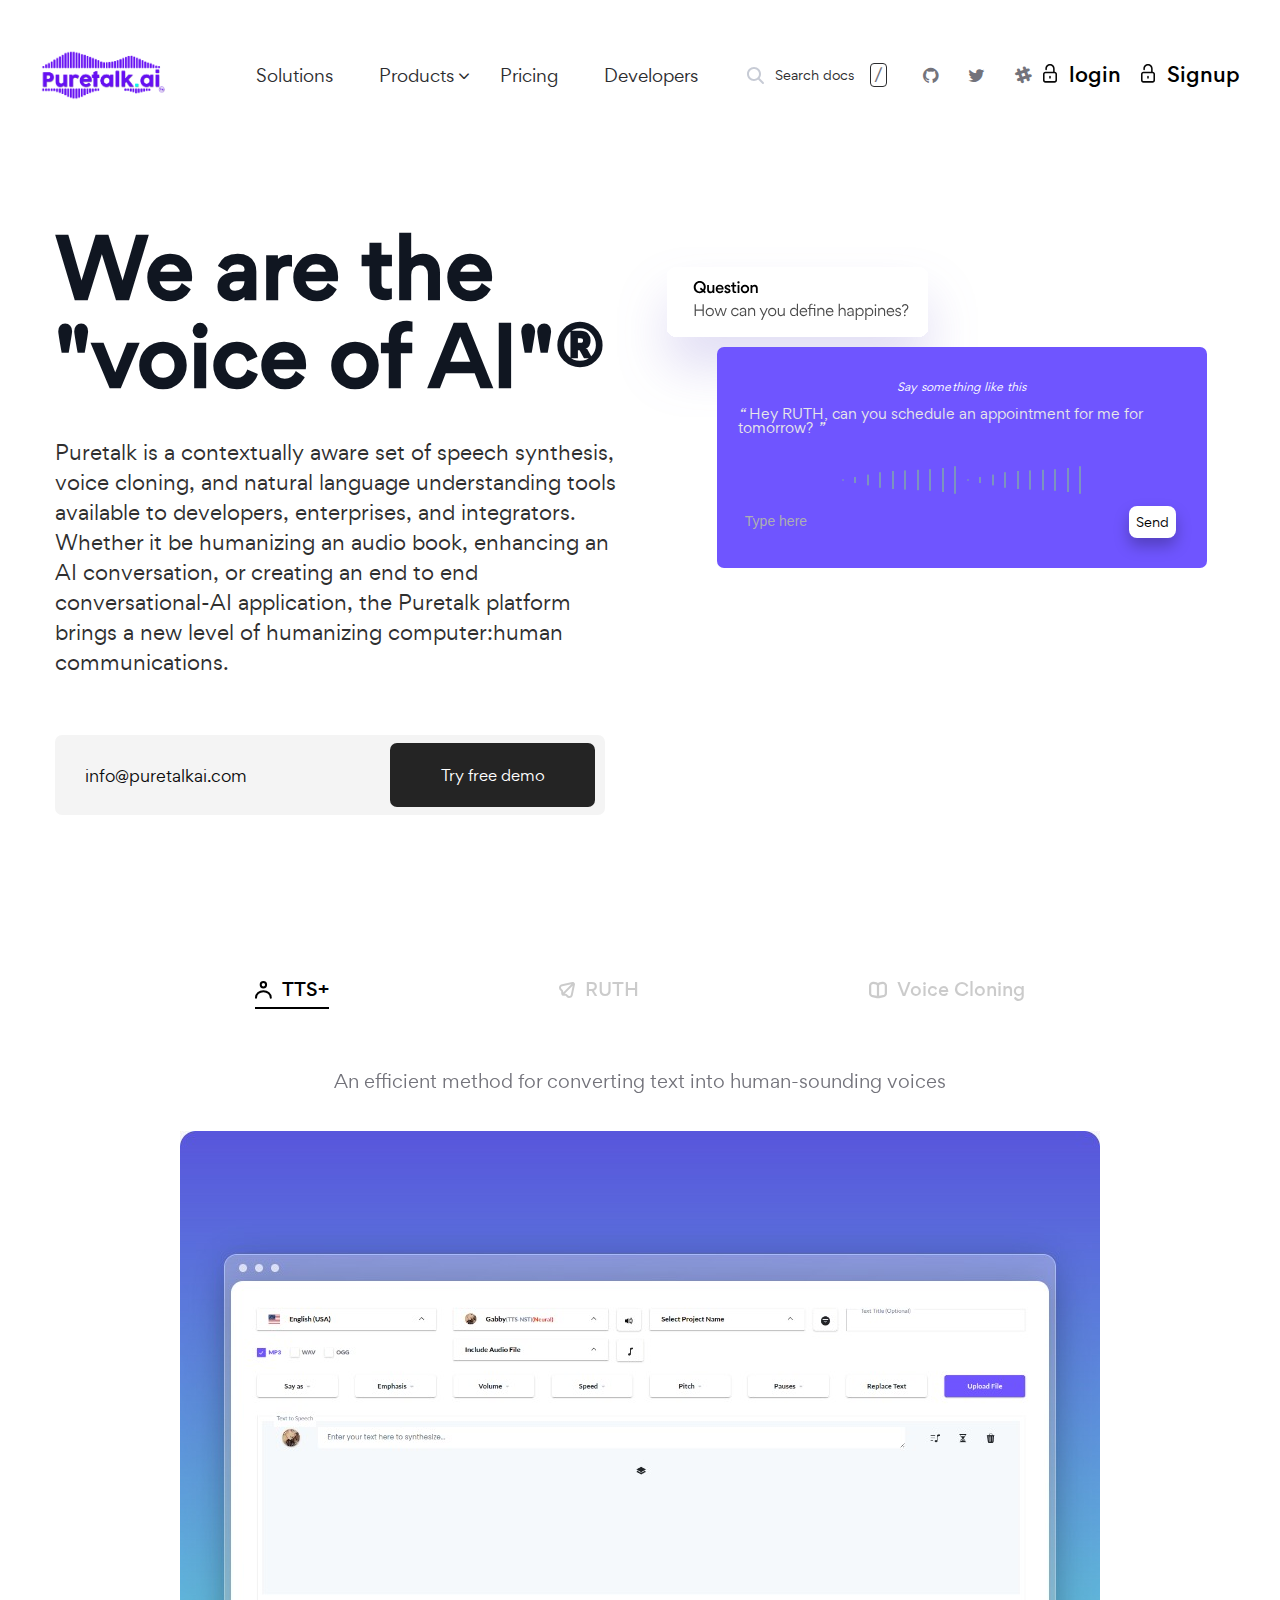
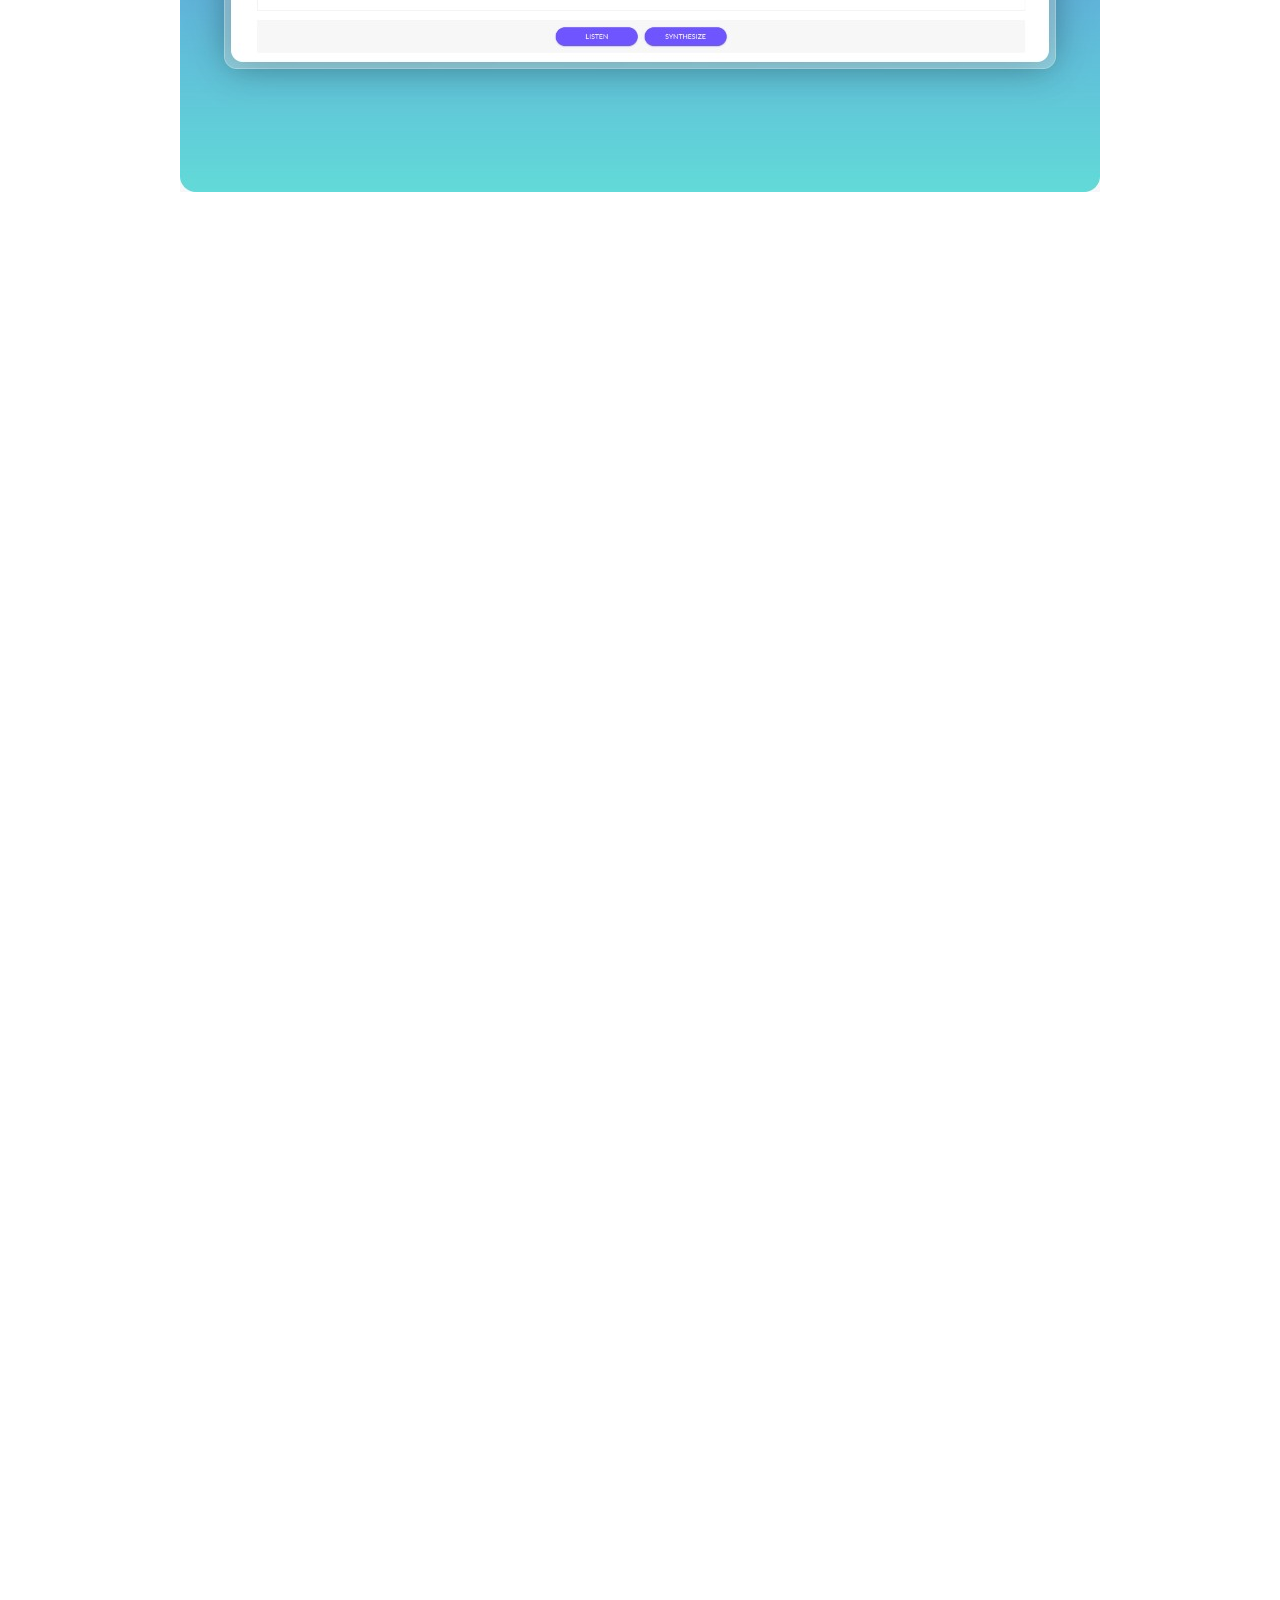
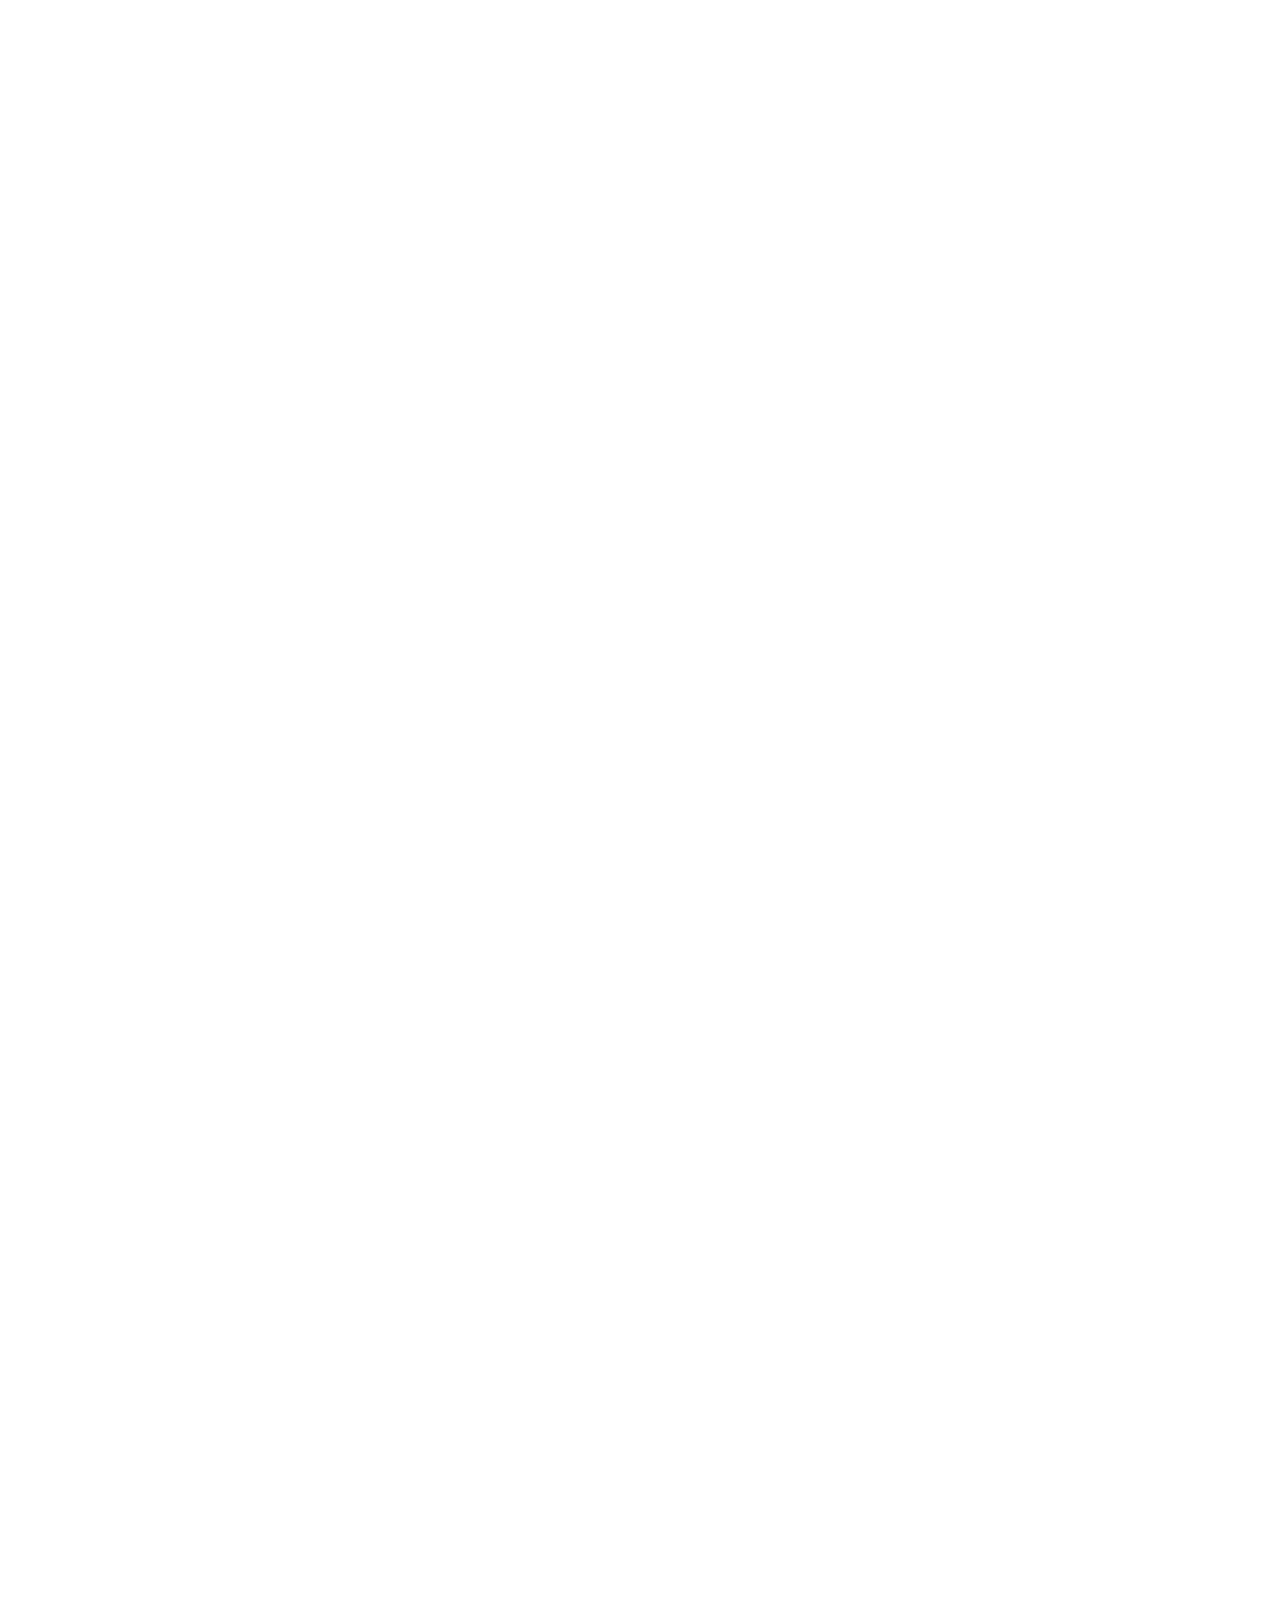
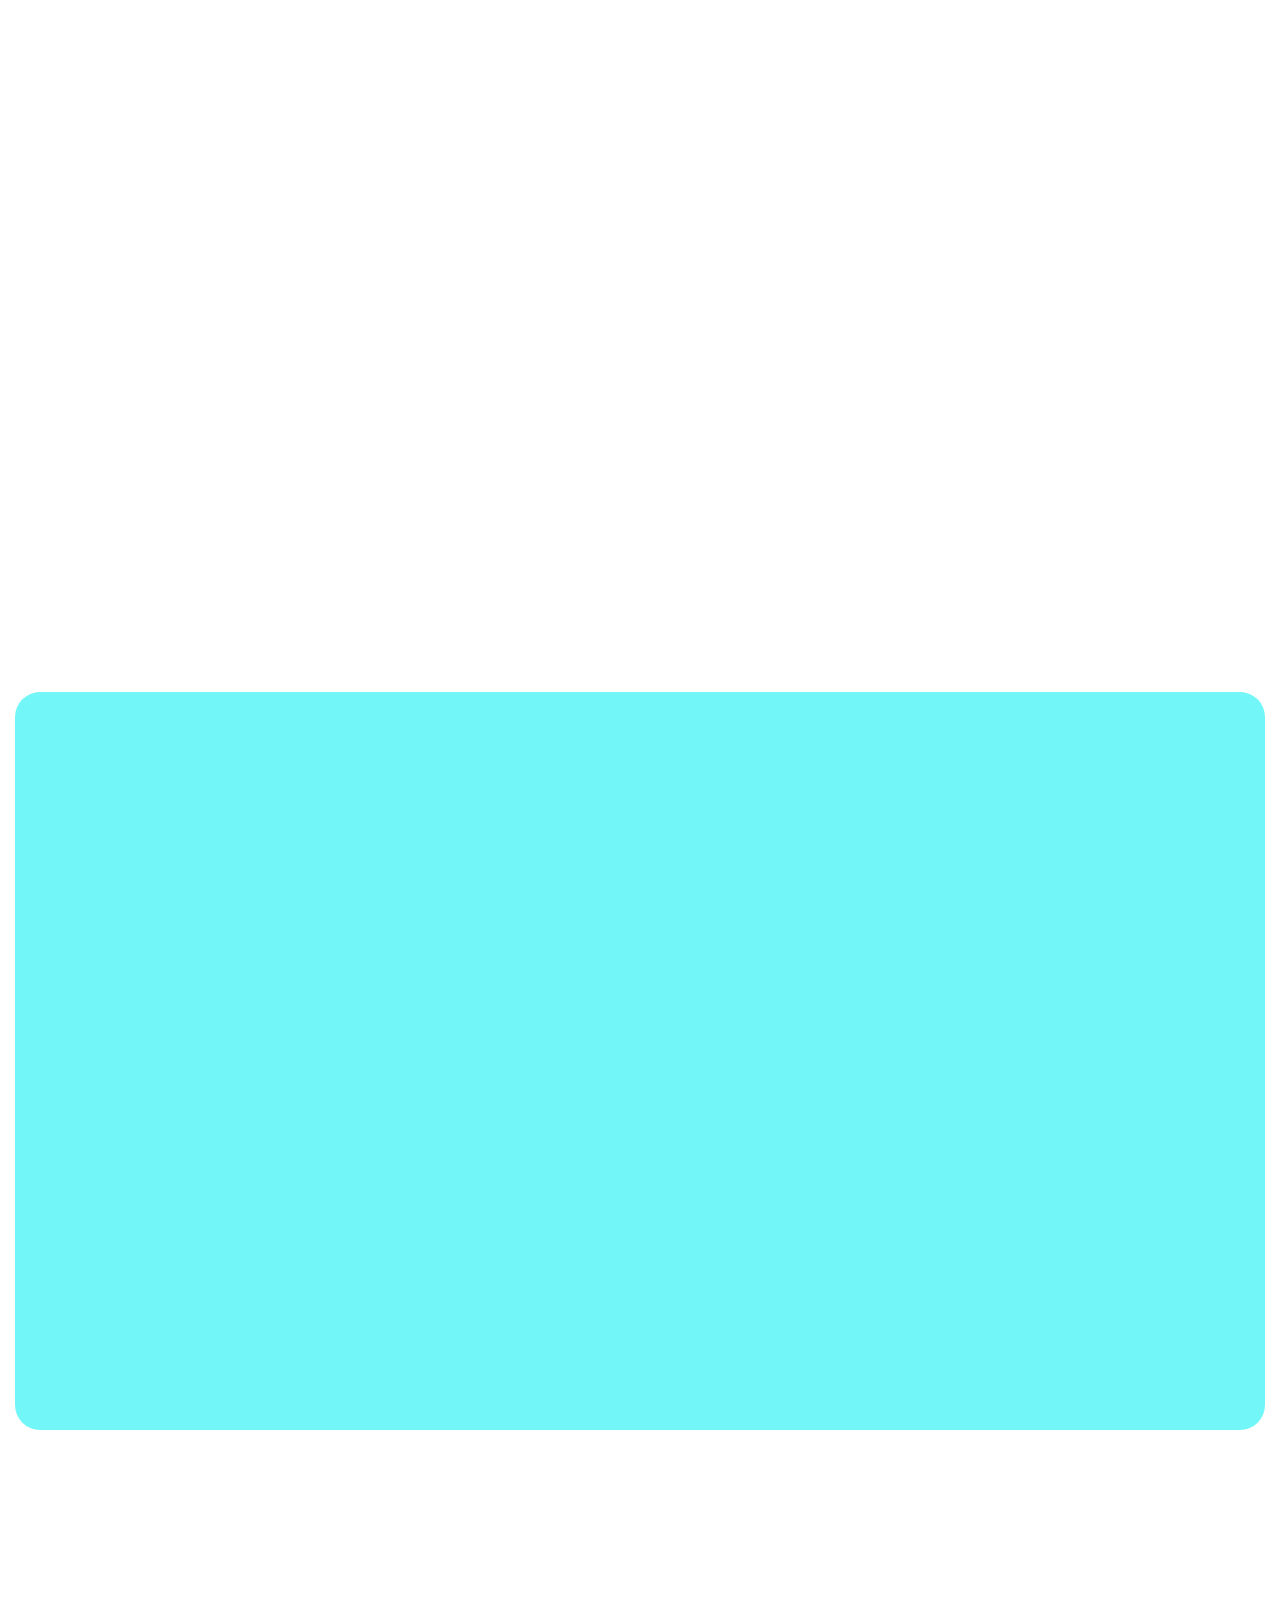
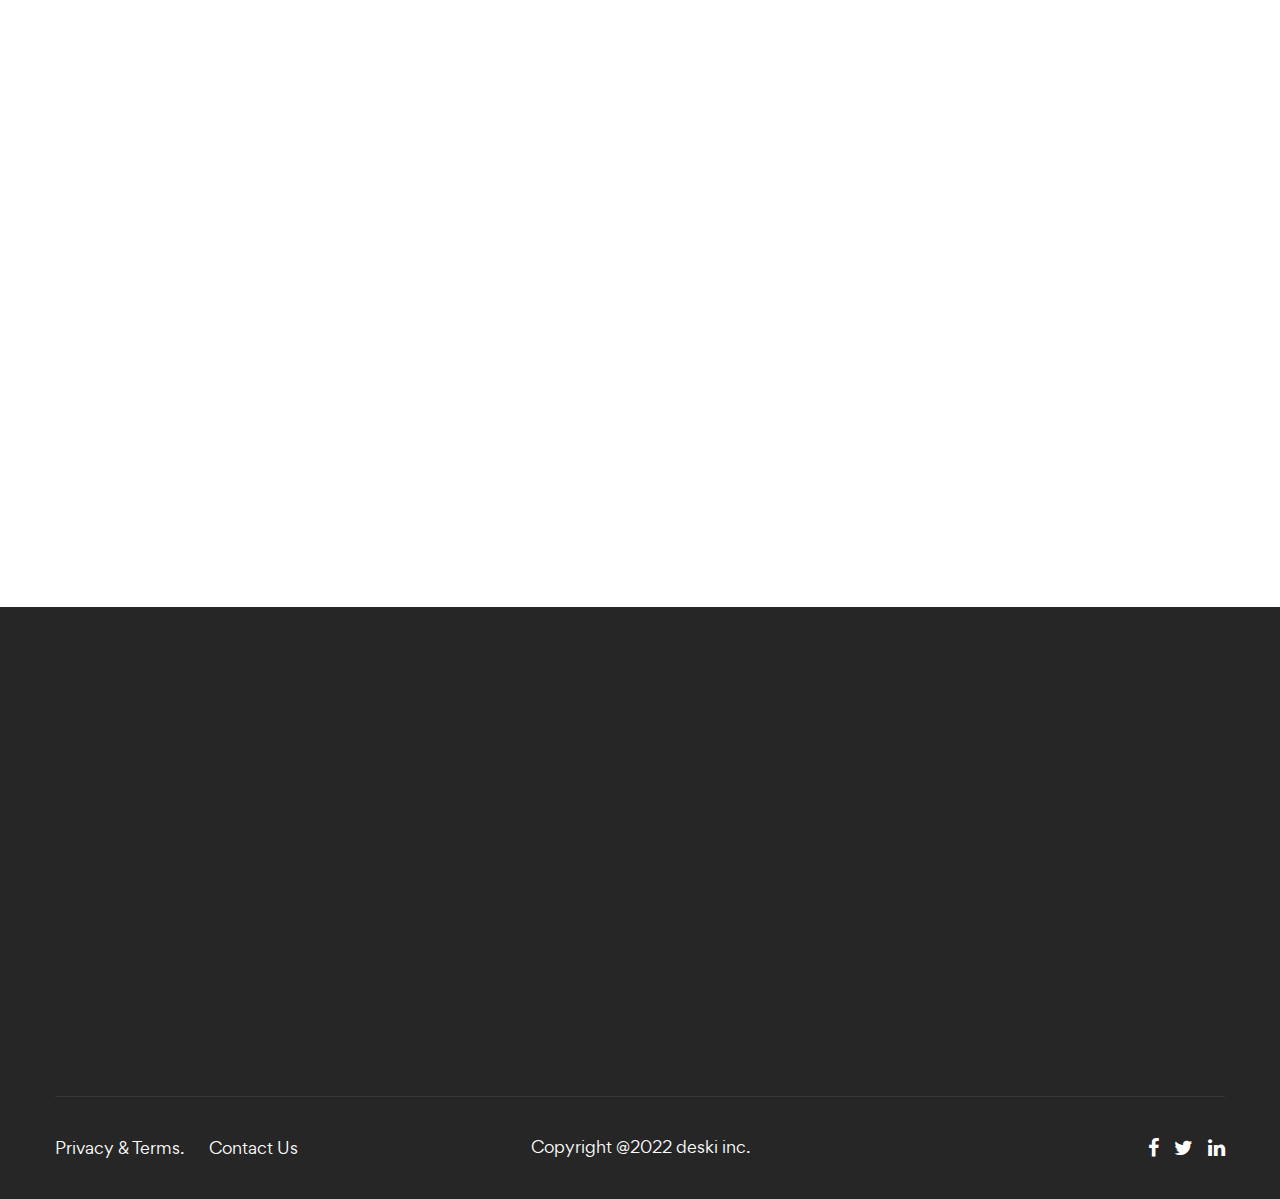
==== commit aef9ead5: "Content update" ====
--- a/public/index.html
+++ b/public/index.html
@@ -398,19 +398,19 @@
 							</div>
 							<div class="carousel-inner mt-60 sm-mt-40">
 								<div class="carousel-item active">
-									<p>Express your brand’s identity through custom voices</p>
+									<p>An efficient method for converting text into human-sounding voices</p>
 									<img src="images/assets/carousel.jpg"
 										 alt=""
 										 class="m-auto">
 								</div>
 								<div class="carousel-item">
-									<p>Make better sense of your data with best in class natural language understanding tools</p>
+									<p>Supports and helps produce natural language</p>
 									<img src="images/assets/screen_15.png"
 										 alt=""
 										 class="m-auto">
 								</div>
 								<div class="carousel-item">
-									<p>Establish familiarity by adding your personal touch</p>
+									<p>Build brand identity by customizing unique voices</p>
 									<img src="images/assets/screen_16.png"
 										 alt=""
 										 class="m-auto">
--- a/public/css/update.css
+++ b/public/css/update.css
@@ -152,6 +152,7 @@
 }
 .details-form h1 {
   font-size: 2.5rem;
+  margin-bottom: 5px;
 }
 .details-form p {
   font-size: 17px;
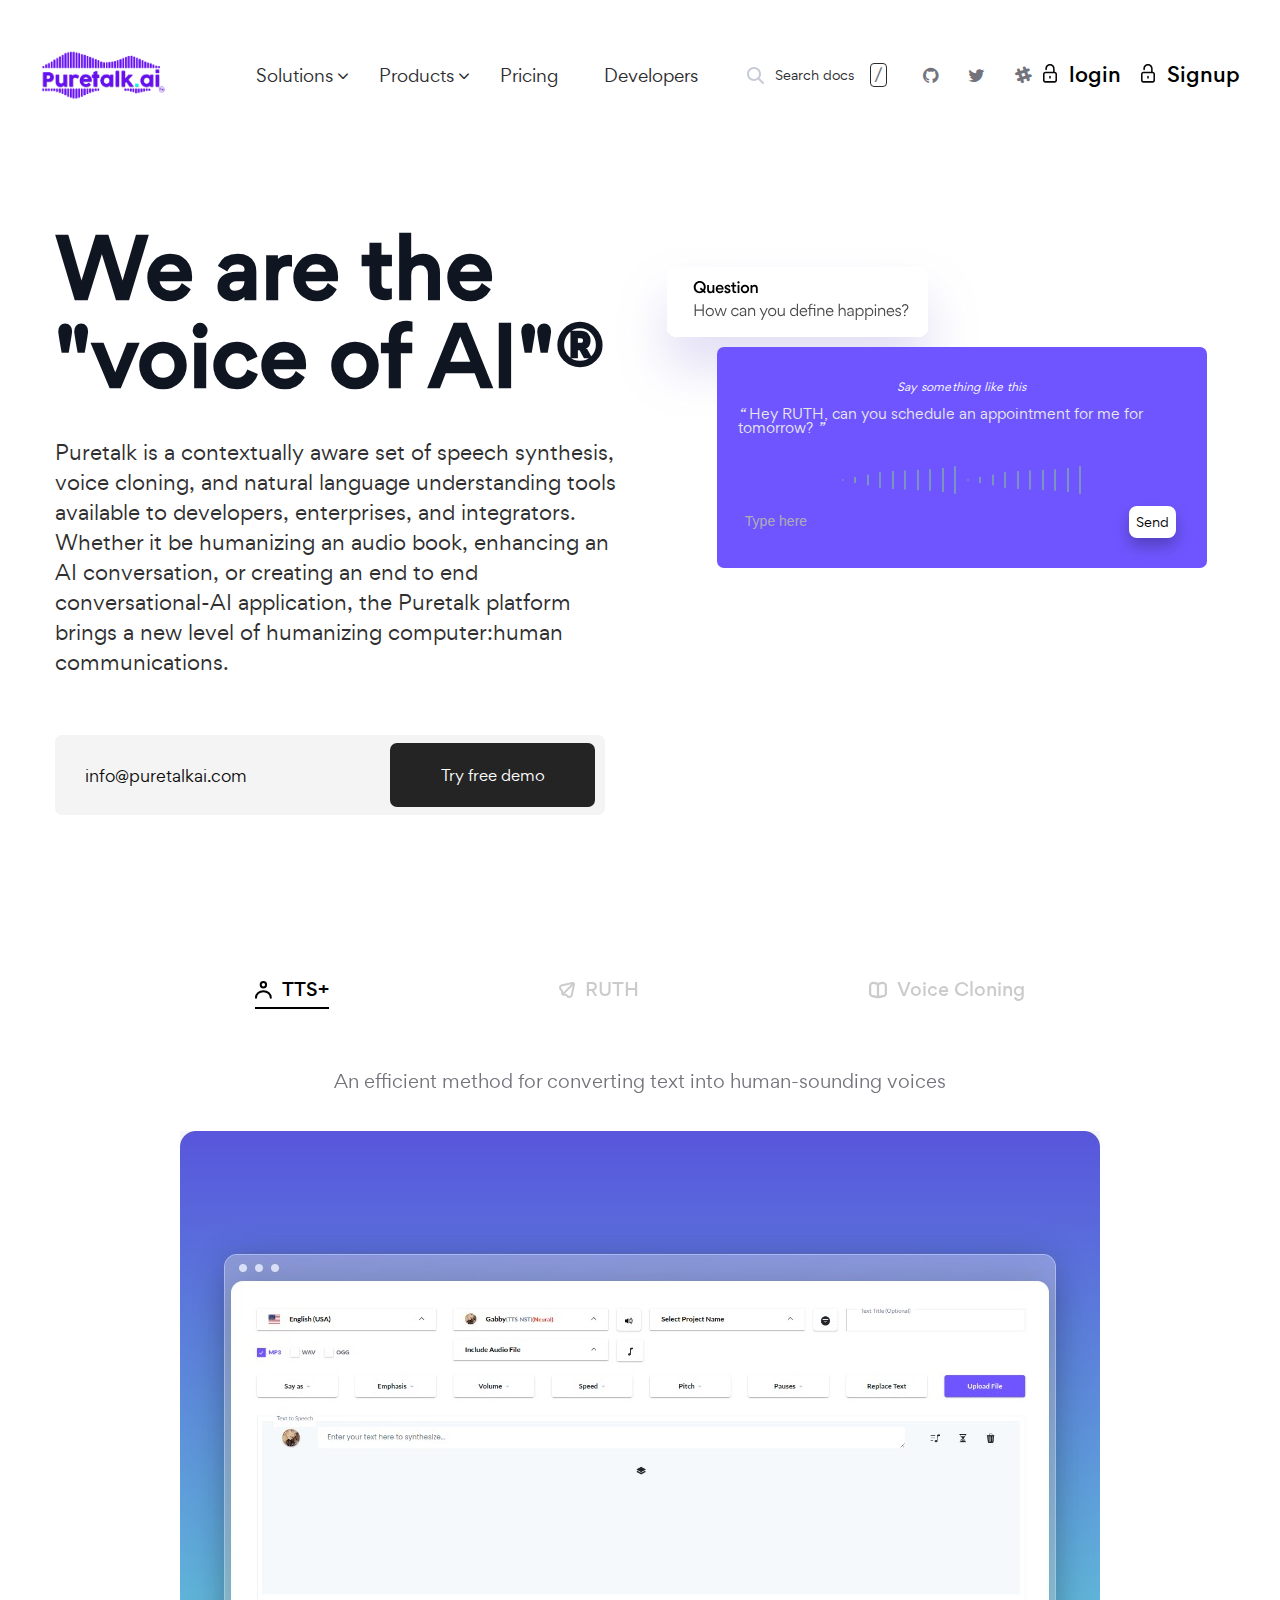
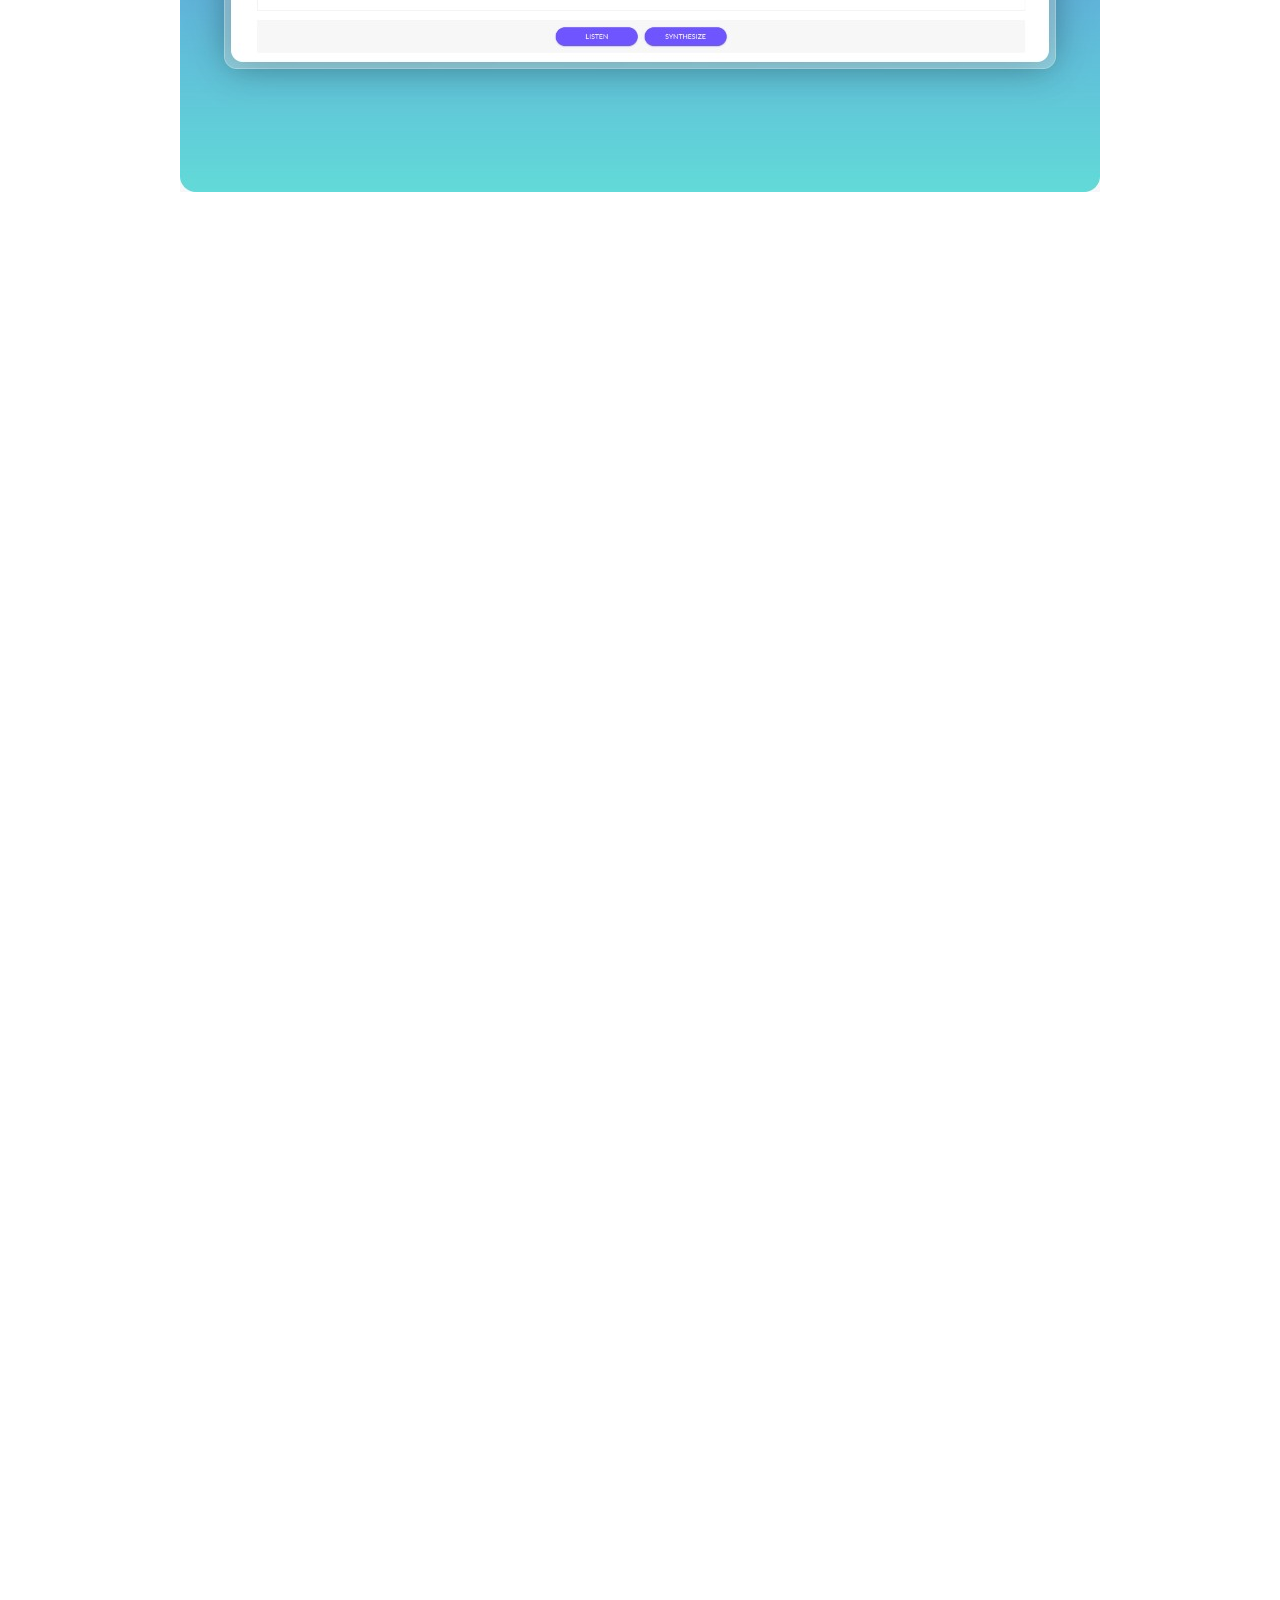
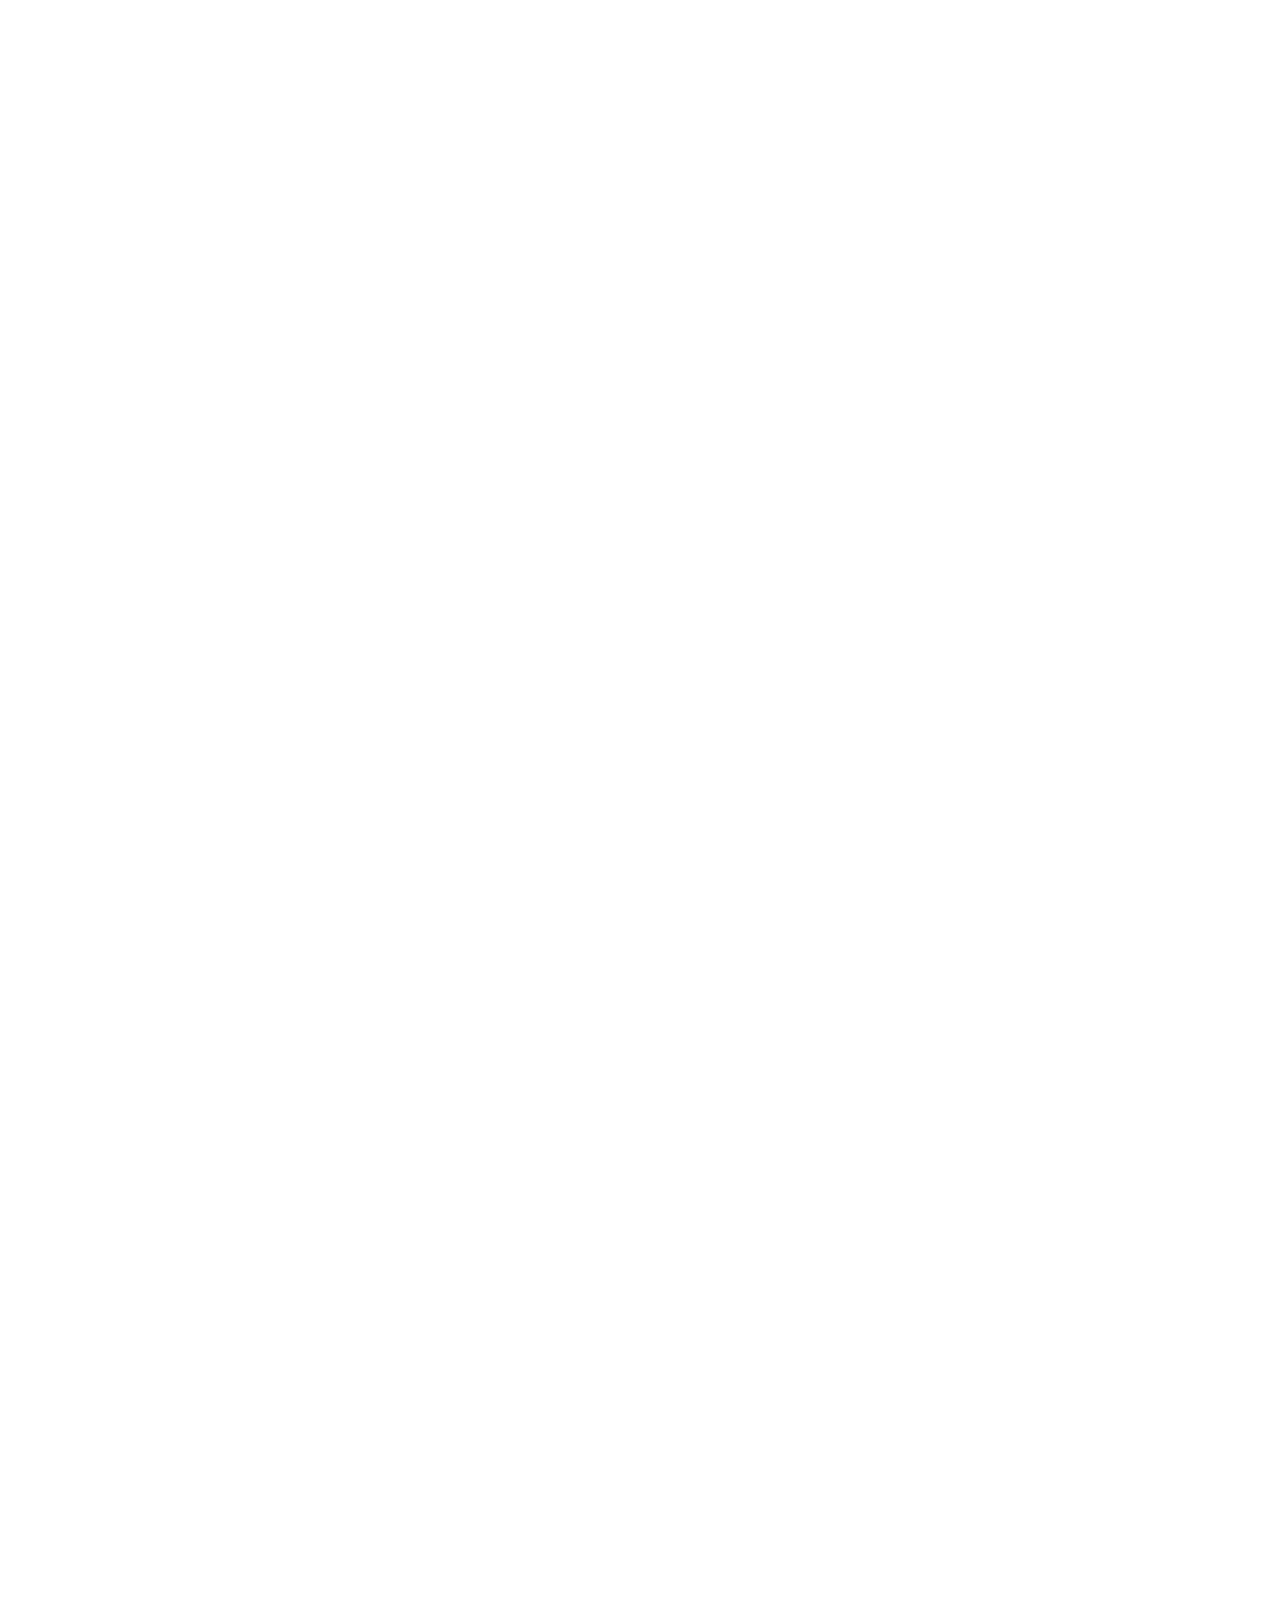
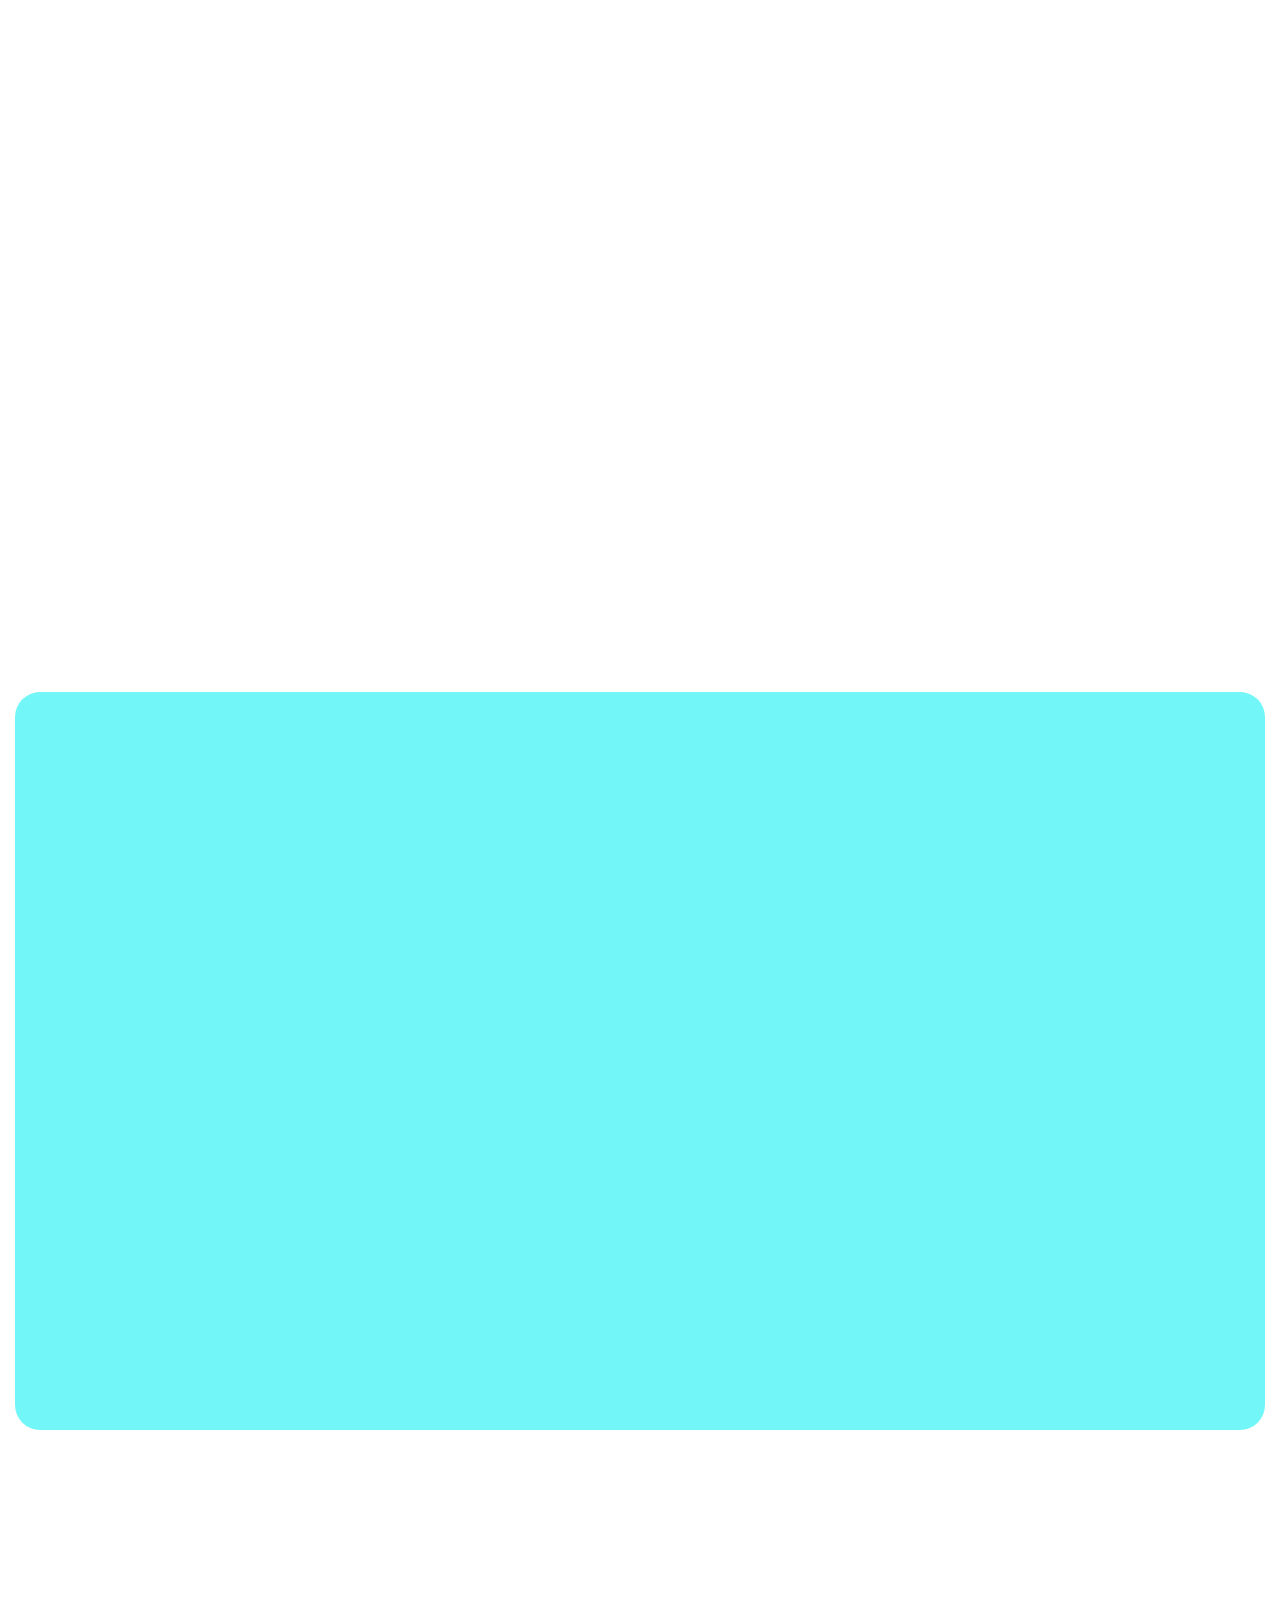
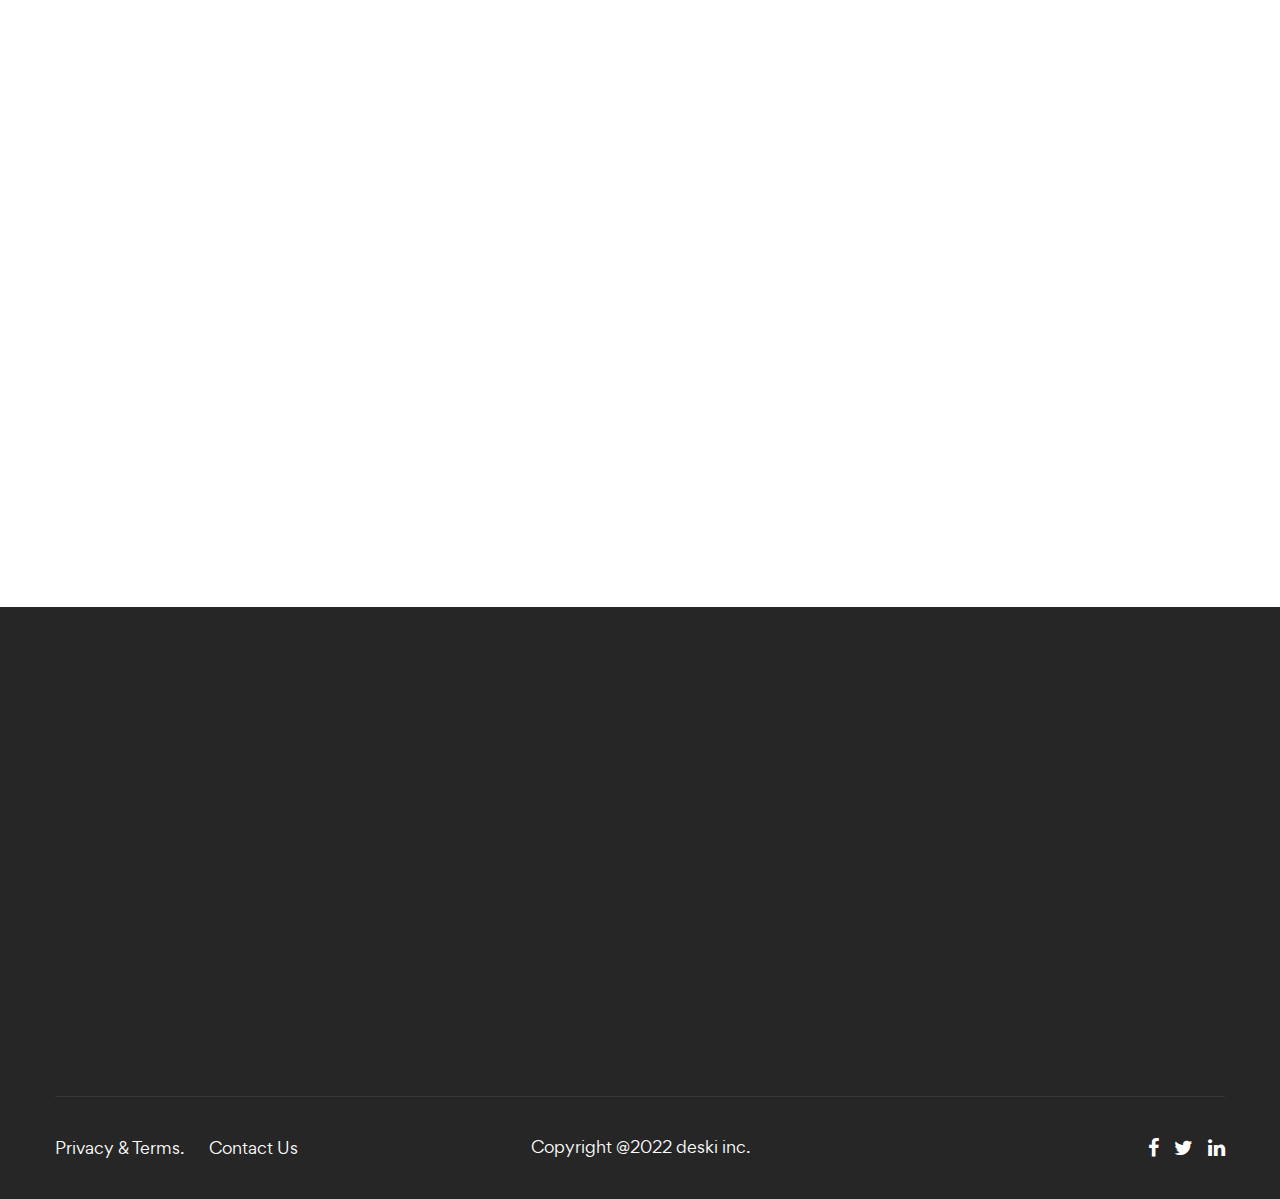
==== commit 192374b3: "content added" ====
--- a/public/index.html
+++ b/public/index.html
@@ -78,10 +78,11 @@
 	</style>
 </head>
 
-<body id="mainbody" data-spy="scroll"
+<body id="mainbody"
+	  data-spy="scroll"
 	  data-target="#one-page-nav"
 	  data-offset="120">
-	<div   class="main-page-wrapper font-gordita" >
+	<div class="main-page-wrapper font-gordita">
 		<!--
 			=============================================
 				Theme Main Menu
@@ -103,11 +104,23 @@
 						<div class="navbar-collapse collapse"
 							 id="navbarSupportedContent">
 							<div class="d-lg-flex justify-content-between align-items-center">
-								<ul  id="input1" class="navbar-nav main-side-nav font-gordita"
+								<ul id="input1"
+									class="navbar-nav main-side-nav font-gordita"
 									id="one-page-nav">
-									<li class="nav-item">
-										<a href="#product"
-										   class="nav-link">Solutions</a>
+
+									<li class="nav-item dropdown">
+										<a class="nav-link dropdown-toggle"
+										   href="#/"
+										   data-toggle="dropdown">Solutions</a>
+										<ul class="dropdown-menu">
+											<li>
+												<a href="./solution.html"
+												   class="dropdown-item">Solution</a>
+											</li>
+
+
+
+										</ul> <!-- /.dropdown-menu -->
 									</li>
 									<li class="nav-item dropdown">
 										<a class="nav-link dropdown-toggle"
@@ -117,6 +130,10 @@
 											<li>
 												<a href="./tts-demo.html"
 												   class="dropdown-item">TTS +</a>
+											</li>
+											<li>
+												<a href="./ruth.html"
+												   class="dropdown-item">RUTH</a>
 											</li>
 											<li>
 												<a href="portfolio-V2.html"
@@ -141,7 +158,9 @@
 										<a href="doc-fullwidth.html"
 										   class="nav-link">Developers</a>
 									</li>
-									<div onclick="inputToggle()" id="inputbefore" class="styled__Container-mnluvq-0 dmXukc">
+									<div onclick="inputToggle()"
+										 id="inputbefore"
+										 class="styled__Container-mnluvq-0 dmXukc">
 										<div class="styled__Container-tbh191-0 fHlPmY"><button type="button"
 													title="Search docs"
 													class="btn"><svg class="search-icon"
@@ -154,12 +173,13 @@
 														  d="M16.6004 15.2001C17.4792 14.0302 18 12.5759 18 11C18 7.13401 14.866 4 11 4C7.13401 4 4 7.13401 4 11C4 14.866 7.13401 18 11 18C12.5759 18 14.0302 17.4792 15.2001 16.6004C15.2281 16.6376 15.259 16.6733 15.2929 16.7071L19.2929 20.7071C19.6834 21.0976 20.3166 21.0976 20.7071 20.7071C21.0976 20.3166 21.0976 19.6834 20.7071 19.2929L16.7071 15.2929C16.6733 15.259 16.6376 15.2281 16.6004 15.2001ZM11 16C8.23858 16 6 13.7614 6 11C6 8.23858 8.23858 6 11 6C13.7614 6 16 8.23858 16 11C16 13.7614 13.7614 16 11 16Z"
 														  fill="#C7CBD5"></path>
 												</svg></button>
-											<div id="searchDocs" class="styled__Label-tbh191-2 etnhvy">Search docs</div><input
+											<div id="searchDocs"
+												 class="styled__Label-tbh191-2 etnhvy">Search docs</div><input
 												   type="search"
 												   placeholder="Search docs"
 												   class="styled__Input-tbh191-1 bEtuOu"
 												   value=""><span class="shortcut-icon">
-													/</span>
+												/</span>
 										</div>
 									</div>
 									<li>
@@ -195,8 +215,11 @@
 										</ul>
 									</li>
 								</ul>
-								<div id="input2" class="input-area">
-									<input id="inputsearch" type="search"  placeholder="Search">
+								<div id="input2"
+									 class="input-area">
+									<input id="inputsearch"
+										   type="search"
+										   placeholder="Search">
 								</div>
 							</div>
 						</div>
@@ -300,7 +323,11 @@
 				<div class="row">
 					<div class="col-lg-6 banner-title">
 						<h1 class="title"><span>We are the "voice of AI"®</h1>
-						<p class="hero-sub-heading">Puretalk is a contextually aware set of speech synthesis, voice cloning, and natural language understanding tools available to developers, enterprises, and integrators. Whether it be humanizing an audio book,  enhancing an AI conversation, or creating an end to end conversational-AI application, the Puretalk platform brings a new level of humanizing computer:human communications.</p>
+						<p class="hero-sub-heading">Puretalk is a contextually aware set of speech synthesis, voice
+							cloning, and natural language understanding tools available to developers, enterprises, and
+							integrators. Whether it be humanizing an audio book, enhancing an AI conversation, or
+							creating an end to end conversational-AI application, the Puretalk platform brings a new
+							level of humanizing computer:human communications.</p>
 						<form action="#">
 							<input type="email"
 								   placeholder="info@puretalkai.com">
@@ -348,9 +375,9 @@
 					</div>
 				</div>
 			</div> -->
-			 <!-- /.partner-slider-two -->
+			<!-- /.partner-slider-two -->
 		</div> <!-- /.hero-banner-seven -->
- 
+
 		<!-- 
 			=============================================
 				Fancy Feature Fifteen
@@ -441,7 +468,11 @@
 							<div class="text-wrapper">
 								<h6>Personalize</h6>
 								<h3 class="title">Your Customers' <span>experience</span> </h3>
-								<p>Gone are the days of the one-size fits all. Customers are more engaged today than ever before, so it’s important to have systems in place that can listen, process understanding, and come up with desirable responses leading to complete satisfaction.  Our artificial intelligence-enabled platform provides the infrastructure necessary to tailor branded voices that suit your needs.  </p>
+								<p>Gone are the days of the one-size fits all. Customers are more engaged today than
+									ever before, so it’s important to have systems in place that can listen, process
+									understanding, and come up with desirable responses leading to complete
+									satisfaction. Our artificial intelligence-enabled platform provides the
+									infrastructure necessary to tailor branded voices that suit your needs. </p>
 								<a href="#"
 								   class="d-flex align-items-center learn-more">
 									<span>Learn More</span>
@@ -483,7 +514,11 @@
 							<div class="text-wrapper">
 								<h6>Best-in class</h6>
 								<h3 class="title">Autonomous Voice <span>Solution</span></h3>
-								<p>It is in companies' best interest to provide self-service options and on-demand support that facilitate autonomous service. Companies are better off by allowing customers to get their help whenever and wherever. The new era of customer experience is defined by conversational voice assistants enabled by Puretalk's cutting-edge technology. </p>
+								<p>It is in companies' best interest to provide self-service options and on-demand
+									support that facilitate autonomous service. Companies are better off by allowing
+									customers to get their help whenever and wherever. The new era of customer
+									experience is defined by conversational voice assistants enabled by Puretalk's
+									cutting-edge technology. </p>
 								<a href="#"
 								   class="d-flex align-items-center learn-more">
 									<span>Learn More</span>
@@ -525,7 +560,10 @@
 							<div class="text-wrapper">
 								<h6>Enhance</h6>
 								<h3 class="title"><span>Your team's <span>performance</span> </h3>
-								<p>Across industries, companies are trying to prevent their staff from performing mundane tasks leading to long wait times, frustrated customers, and overwhelmed employees. We provide voice AI solutions to help companies maximize operations while minimizing costs and accelerating growth.</p>
+								<p>Across industries, companies are trying to prevent their staff from performing
+									mundane tasks leading to long wait times, frustrated customers, and overwhelmed
+									employees. We provide voice AI solutions to help companies maximize operations while
+									minimizing costs and accelerating growth.</p>
 								<a href="#"
 								   class="d-flex align-items-center learn-more">
 									<span>Learn More</span>
@@ -586,10 +624,11 @@
 									 class="icon">
 							</a>
 							<div class="title-style-seven">
-								<h2>Why you should <span>choose</span>  Puretalk.Ai</h2>
+								<h2>Why you should <span>choose</span> Puretalk.Ai</h2>
 							</div> <!-- /.title-style-seven -->
-							<p style="padding-bottom: 30px;">The benefits of Puretalk’s custom voice solutions will not only save your company money but contribute to its efficiency.</p>
-							 
+							<p style="padding-bottom: 30px;">The benefits of Puretalk’s custom voice solutions will not
+								only save your company money but contribute to its efficiency.</p>
+
 							<a href="#"
 							   class="theme-btn-eight">Learn more</a>
 						</div> <!-- /.text-wrapper -->
@@ -669,7 +708,8 @@
 								<div class="icon d-flex align-items-end"><img src="images/icon/98.svg"
 										 alt=""></div>
 								<h4>Time Management</h4>
-								<p>Our artificial intelligent speech can assist with complex issues saving your team time and money</p>
+								<p>Our artificial intelligent speech can assist with complex issues saving your team
+									time and money</p>
 							</div> <!-- /.block-meta -->
 						</div>
 						<div class="col-lg-4 col-sm-6"
@@ -680,7 +720,8 @@
 								<div class="icon d-flex align-items-end"><img src="images/icon/99.svg"
 										 alt=""></div>
 								<h4>Innovative</h4>
-								<p>state-of-the-art intelligent solution aimed at receiving and performing repetitive tasks allowing your team to focus on innovation process
+								<p>state-of-the-art intelligent solution aimed at receiving and performing repetitive
+									tasks allowing your team to focus on innovation process
 								</p>
 							</div> <!-- /.block-meta -->
 						</div>
@@ -917,7 +958,8 @@
 						 data-aos-duration="1200">
 						<div class="title-style-seven text-center">
 							<h2>Here to Empower <span>Developers!</span> </h2>
-							<p>We want to equip developers with an API reference, SDKs, and tools to launch revolutionary conversational apps for web, desktop, mobile, IoT and call centers.</p>
+							<p>We want to equip developers with an API reference, SDKs, and tools to launch
+								revolutionary conversational apps for web, desktop, mobile, IoT and call centers.</p>
 						</div> <!-- /.title-style-six -->
 					</div>
 				</div>
@@ -927,8 +969,7 @@
 					<div class="dropdown signup download-btn">
 						<button class="dropdown-toggle"
 								type="button"
-								id="dropdownMenuButton"
-								 >
+								id="dropdownMenuButton">
 							Sign up
 						</button>
 						<!-- <div class="dropdown-menu"
@@ -968,7 +1009,6 @@
 							 data-aos-duration="1200">
 							<div class="logo"><a href="#"><img src="images/logo/Puretalk-Logo-White.png"
 										 width="125px"
-										 
 										 alt=""></a></div>
 						</div>
 						<!-- <span class="footer-links"> -->
@@ -976,25 +1016,25 @@
 							 data-aos="fade-up"
 							 data-aos-duration="1200"
 							 data-aos-delay="100">
-							 <div>
-							<h5 class="title">Links</h5>
-							<ul class="footer-list">
-								<li><a href="#">Home</a></li>
-								<li><a href="#">Pricing</a></li>
-								<li><a href="#">About us</a></li>
-								<li><a href="#">Careers</a></li>
-								<li><a href="#">Features</a></li>
-								<li><a href="#">Blog</a></li>
-							</ul>
+							<div>
+								<h5 class="title">Links</h5>
+								<ul class="footer-list">
+									<li><a href="#">Home</a></li>
+									<li><a href="#">Pricing</a></li>
+									<li><a href="#">About us</a></li>
+									<li><a href="#">Careers</a></li>
+									<li><a href="#">Features</a></li>
+									<li><a href="#">Blog</a></li>
+								</ul>
 							</div>
 							<div class="mbl">
-							 <h5 class="title mt-40  ">Legal</h5>
-							<ul class="footer-list ">
-								<li><a href="#">Terms of use</a></li>
-								<li><a href="#">Terms & conditions</a></li>
-								<li><a href="#">Privacy policy</a></li>
-								<li><a href="#">Cookie policy</a></li>
-							</ul>
+								<h5 class="title mt-40  ">Legal</h5>
+								<ul class="footer-list ">
+									<li><a href="#">Terms of use</a></li>
+									<li><a href="#">Terms & conditions</a></li>
+									<li><a href="#">Privacy policy</a></li>
+									<li><a href="#">Cookie policy</a></li>
+								</ul>
 							</div>
 						</div>
 						<div class="col-lg-3 col-md-6 mb-40 desk"
--- a/public/css/style.css
+++ b/public/css/style.css
@@ -2890,6 +2890,9 @@
   color: rgba(42, 42, 42, 0.3);
   letter-spacing: 1.4px;
 }
+ .page-subtitle {
+  font-size: 17px !important;  
+}
 .fancy-hero-one .search-form {
   max-width: 720px;
   height: 70px;
--- a/public/css/update.css
+++ b/public/css/update.css
@@ -156,6 +156,7 @@
 }
 .details-form p {
   font-size: 17px;
+  text-align: justify;
 }
 .form-list {
   list-style: initial;
@@ -171,9 +172,65 @@
   text-align: center;
   margin-bottom: 35px;
 }
+.tts-block {
+  display: flex;
+  /* flex-direction: row; */
+  flex-wrap: wrap;
+  justify-content: space-between;
+}
+.tts-left {
+  width: 50%;
+}
+.tts-right {
+  width: 40%;
+}
+.right-img {
+  width: 350px;
+  border: 2px solid lawngreen;
+  height: 300px;
+}
+.ttsbelow-header {
+  margin-top: 35px;
+}
+.ttsbelow-header h6 {
+  text-align: center;
+  font-size: 18px;
+  font-weight: bolder;
+}
+.tts-dem p {
+  padding: 0 !important;
+  font-size: 16px !important;
+}
+.tts-dem ul li {
+  padding: 0 !important;
+  font-size: 16px !important;
+}
+code {
+  background: none !important;
+  border: none !important;
+}
+code span {
+  font-size: 16px !important;
+}
+@media (max-width: 1000px) {
+  .tts-block {
+    display: flex;
+    /* flex-direction: row; */
+    flex-wrap: wrap;
+    justify-content: center;
+  }
+  .tts-left {
+    width: 100%;
+  }
+  .tts-right {
+    display: flex;
+    justify-content: center;
+    margin-top: 40px;
+    width: 100%;
+  }
+}
 @media (max-width: 768px) {
   .details-form p {
-    display: inline;
     font-size: 17px;
   }
   .footer-links {
@@ -201,6 +258,11 @@
 @media (max-width: 500px) {
   .input-area input {
     width: 310px;
+  }
+  .right-img {
+    width: 250px;
+    height: 250px;
+    border: 2px solid green;
   }
 }
 @media (max-width: 435px) {
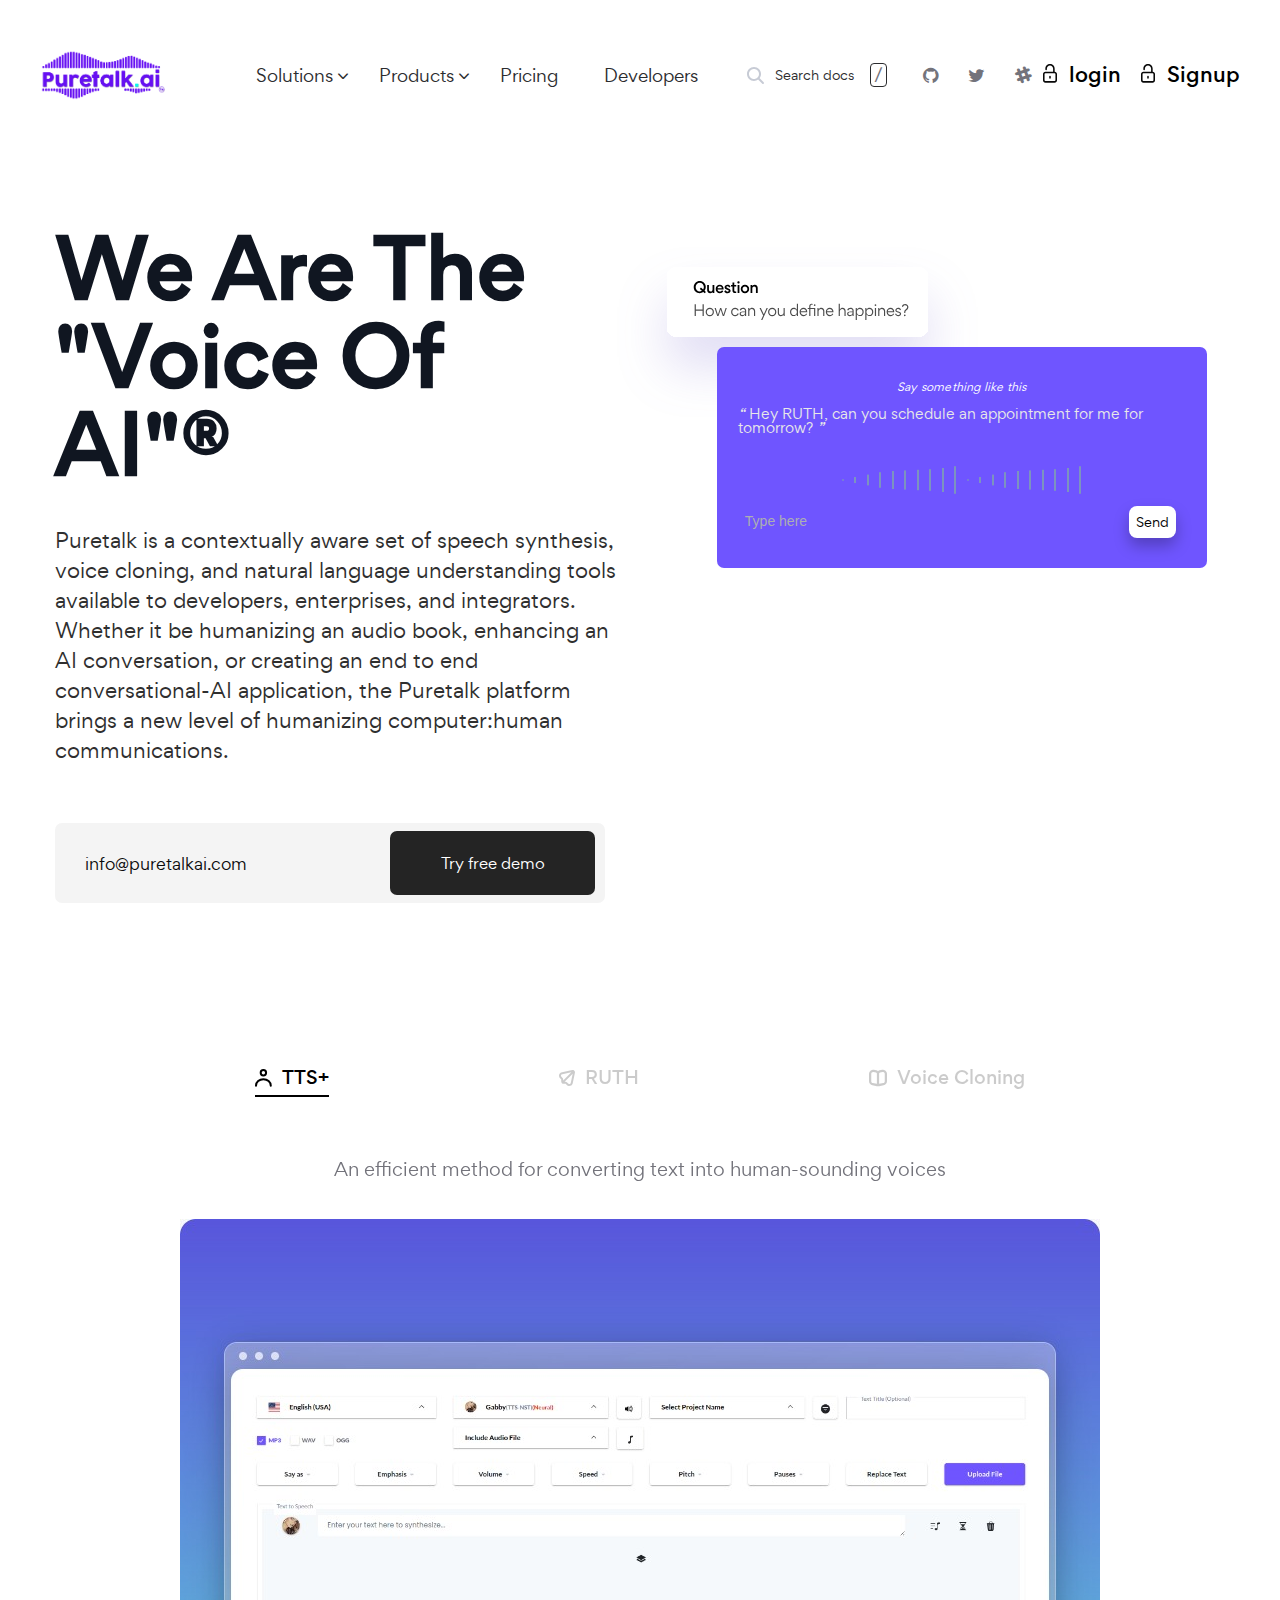
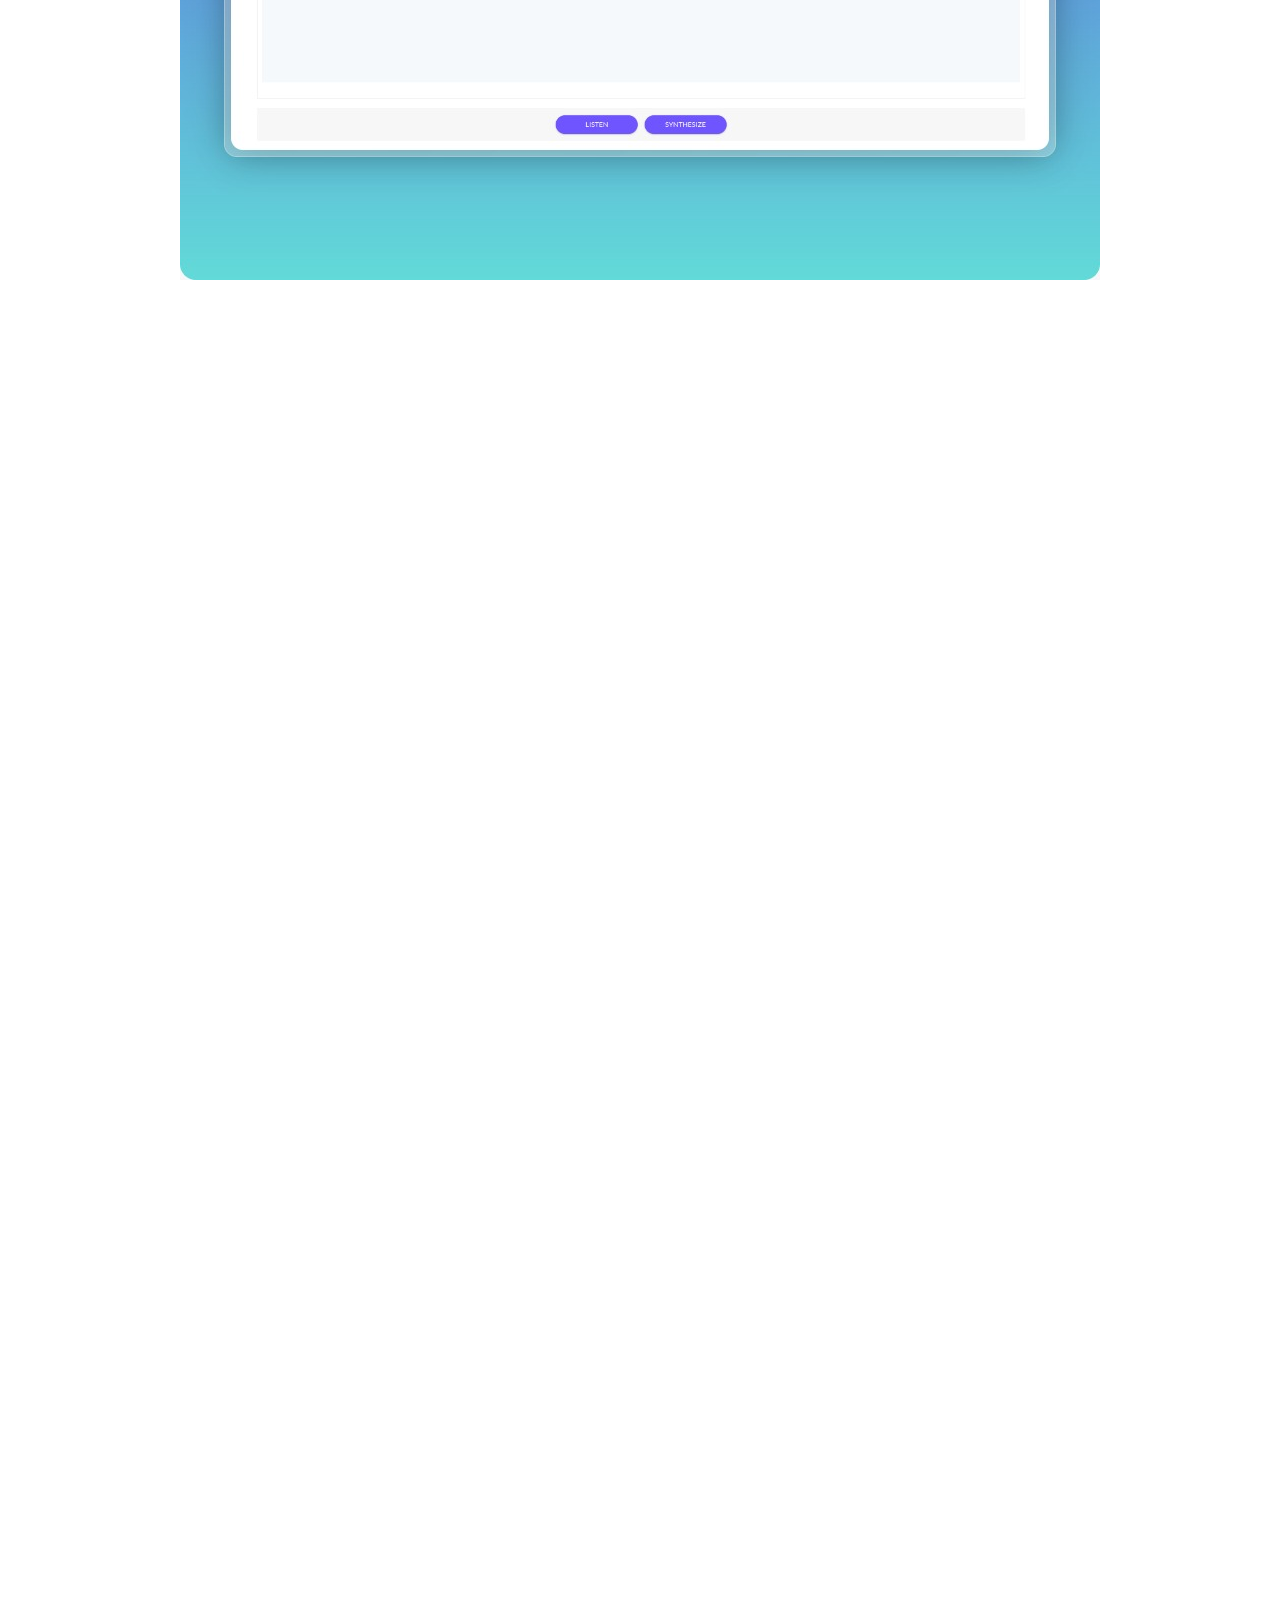
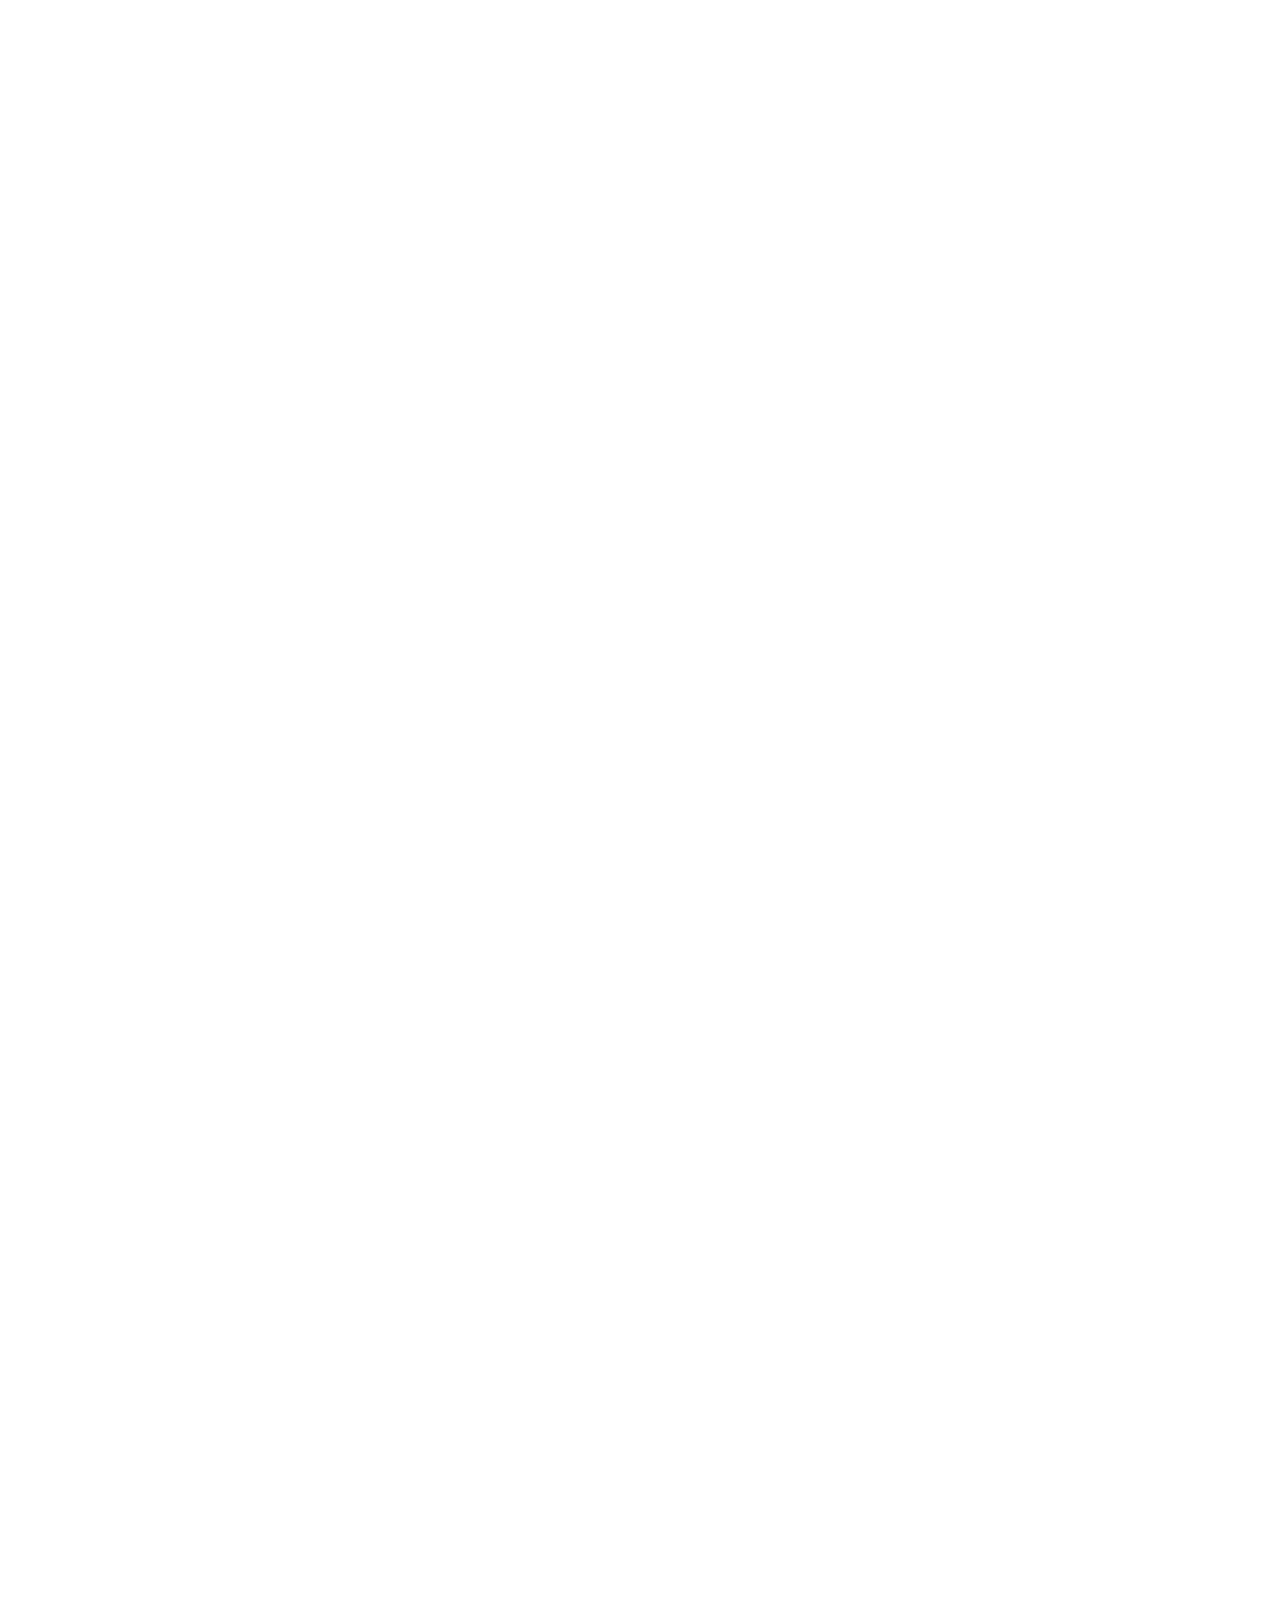
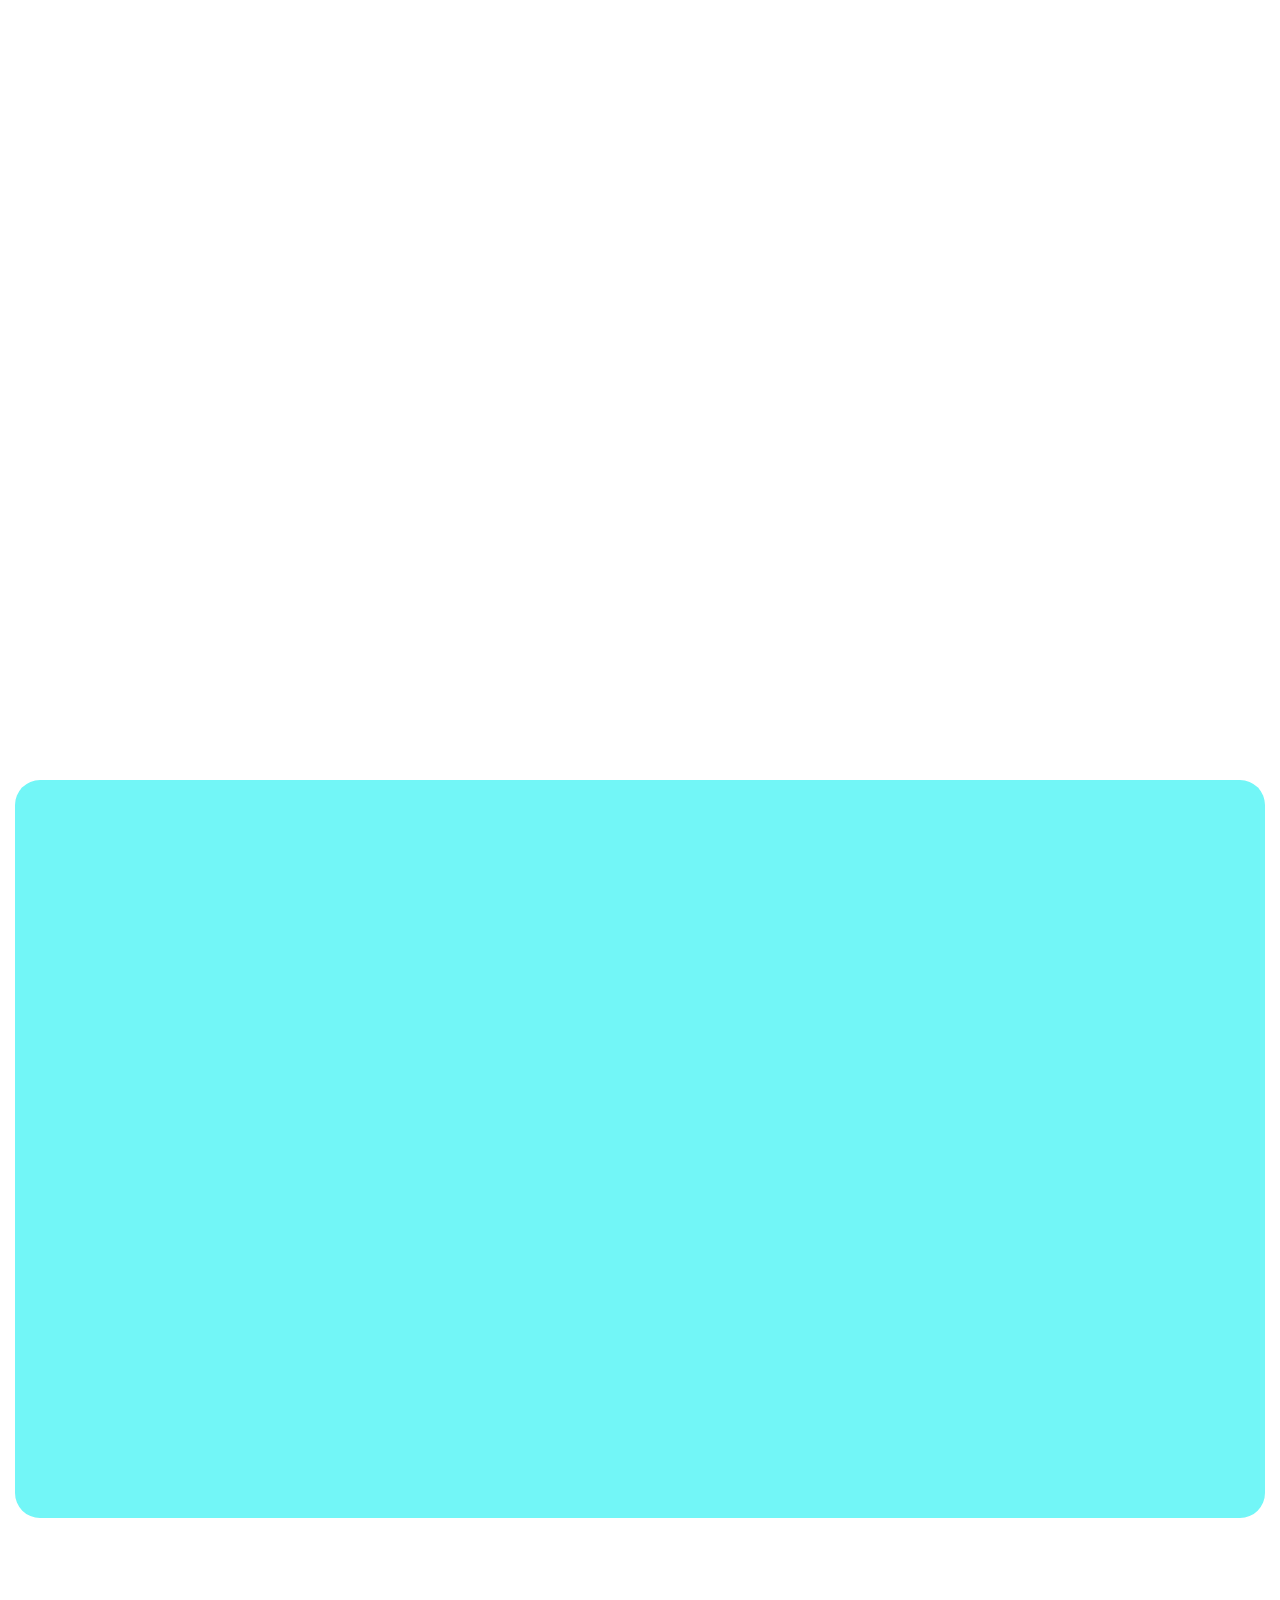
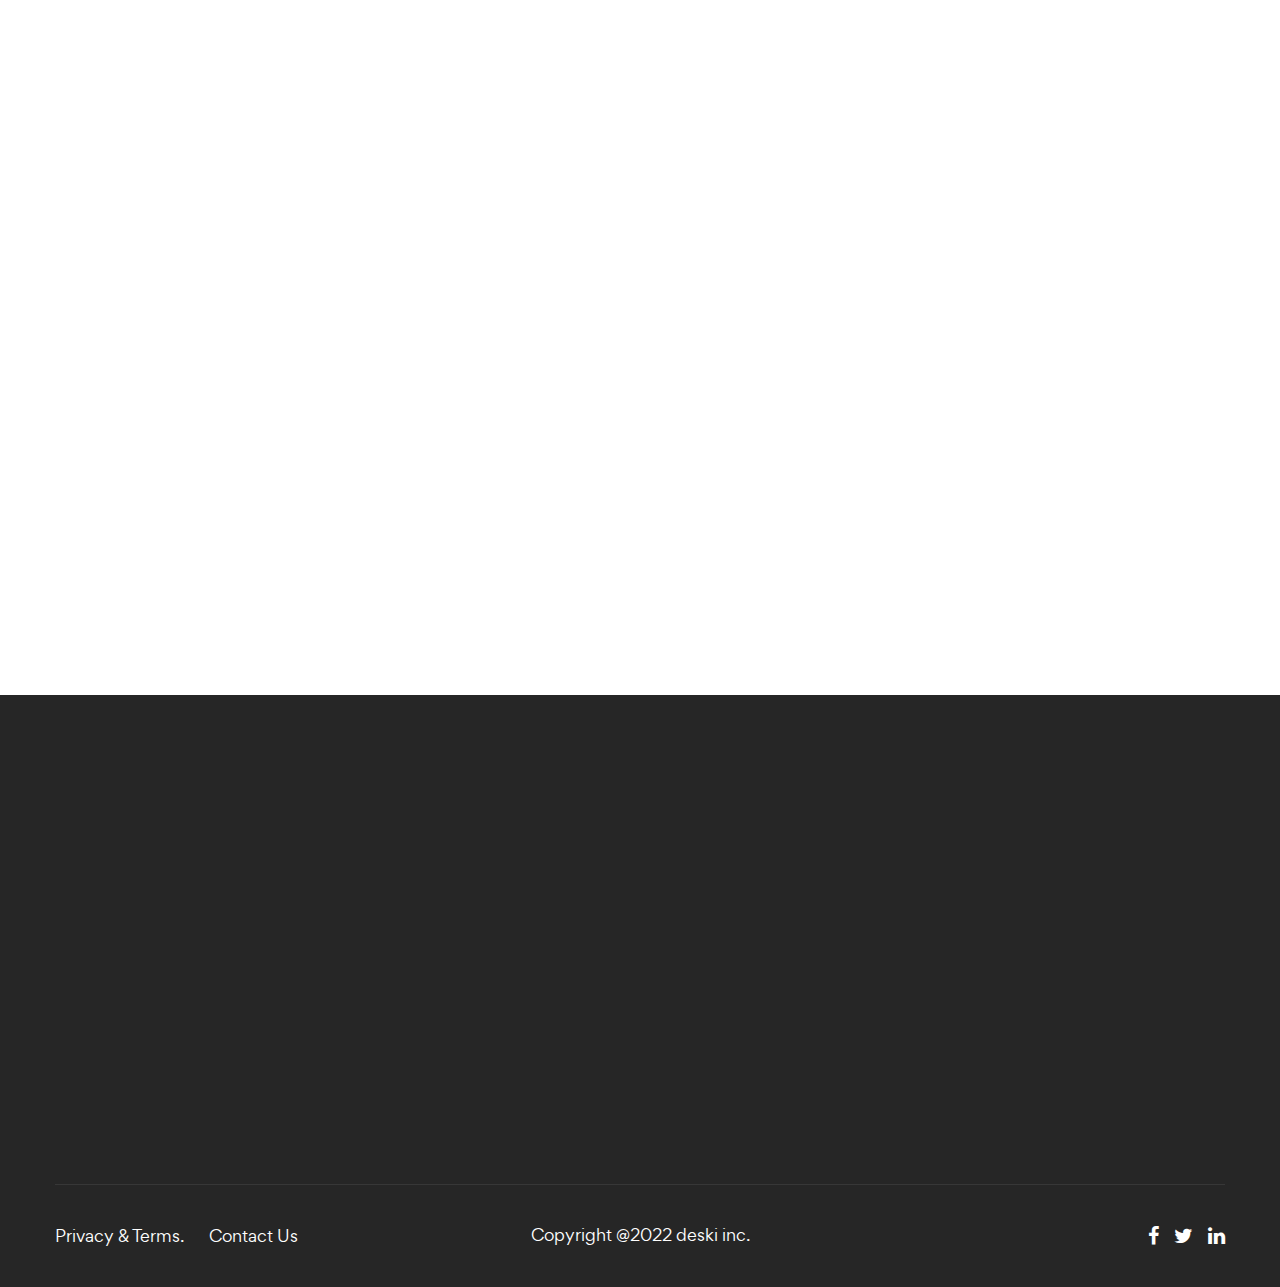
==== commit ca902717: "page name update" ====
--- a/public/index.html
+++ b/public/index.html
@@ -114,8 +114,12 @@
 										   data-toggle="dropdown">Solutions</a>
 										<ul class="dropdown-menu">
 											<li>
-												<a href="./solution.html"
-												   class="dropdown-item">Solution</a>
+												<a href="./customerexperience.html"
+												   class="dropdown-item">Customer Experience</a>
+											</li>
+											<li>
+												<a href="./enterprisesolution.html"
+												   class="dropdown-item">Enterprise Solution</a>
 											</li>
 
 
@@ -322,7 +326,7 @@
 
 				<div class="row">
 					<div class="col-lg-6 banner-title">
-						<h1 class="title"><span>We are the "voice of AI"®</h1>
+						<h1 class="title"><span>We Are The "Voice Of AI"®</h1>
 						<p class="hero-sub-heading">Puretalk is a contextually aware set of speech synthesis, voice
 							cloning, and natural language understanding tools available to developers, enterprises, and
 							integrators. Whether it be humanizing an audio book, enhancing an AI conversation, or
@@ -467,13 +471,13 @@
 							 data-aos-duration="1200">
 							<div class="text-wrapper">
 								<h6>Personalize</h6>
-								<h3 class="title">Your Customers' <span>experience</span> </h3>
+								<h3 class="title">Your Customer's <span>Experience</span> </h3>
 								<p>Gone are the days of the one-size fits all. Customers are more engaged today than
 									ever before, so it’s important to have systems in place that can listen, process
 									understanding, and come up with desirable responses leading to complete
 									satisfaction. Our artificial intelligence-enabled platform provides the
 									infrastructure necessary to tailor branded voices that suit your needs. </p>
-								<a href="#"
+								<a href="./customerexperience.html"
 								   class="d-flex align-items-center learn-more">
 									<span>Learn More</span>
 									<img src="images/icon/93.svg"
@@ -514,12 +518,8 @@
 							<div class="text-wrapper">
 								<h6>Best-in class</h6>
 								<h3 class="title">Autonomous Voice <span>Solution</span></h3>
-								<p>It is in companies' best interest to provide self-service options and on-demand
-									support that facilitate autonomous service. Companies are better off by allowing
-									customers to get their help whenever and wherever. The new era of customer
-									experience is defined by conversational voice assistants enabled by Puretalk's
-									cutting-edge technology. </p>
-								<a href="#"
+								<p>Your company's best interest is to provide self-service options and on-demand support that facilitate autonomous service. Companies are better off by allowing customers to get their help whenever and wherever. The new era of customer experience is defined by conversational voice assistants enabled by Puretalk's cutting-edge technology.</p>
+								<a href="./customerexperience.html"
 								   class="d-flex align-items-center learn-more">
 									<span>Learn More</span>
 									<img src="images/icon/93.svg"
@@ -559,12 +559,12 @@
 							 data-aos-duration="1200">
 							<div class="text-wrapper">
 								<h6>Enhance</h6>
-								<h3 class="title"><span>Your team's <span>performance</span> </h3>
+								<h3 class="title"><span>Your Team's <span>Performance</span> </h3>
 								<p>Across industries, companies are trying to prevent their staff from performing
 									mundane tasks leading to long wait times, frustrated customers, and overwhelmed
 									employees. We provide voice AI solutions to help companies maximize operations while
 									minimizing costs and accelerating growth.</p>
-								<a href="#"
+								<a href="./enterprisesolution.html"
 								   class="d-flex align-items-center learn-more">
 									<span>Learn More</span>
 									<img src="images/icon/93.svg"
@@ -624,7 +624,7 @@
 									 class="icon">
 							</a>
 							<div class="title-style-seven">
-								<h2>Why you should <span>choose</span> Puretalk.Ai</h2>
+								<h2>Why You Should <span>Choose</span> Puretalk.Ai</h2>
 							</div> <!-- /.title-style-seven -->
 							<p style="padding-bottom: 30px;">The benefits of Puretalk’s custom voice solutions will not
 								only save your company money but contribute to its efficiency.</p>
@@ -664,7 +664,7 @@
 								<div class="icon d-flex align-items-end"><img src="images/icon/94.svg"
 										 alt=""></div>
 								<h4>Autonomous</h4>
-								<p>end-to-end management of customers' request</p>
+								<p>End-to-end management of customers' request</p>
 							</div> <!-- /.block-meta -->
 						</div>
 						<div class="col-lg-4 col-sm-6"
@@ -720,7 +720,7 @@
 								<div class="icon d-flex align-items-end"><img src="images/icon/99.svg"
 										 alt=""></div>
 								<h4>Innovative</h4>
-								<p>state-of-the-art intelligent solution aimed at receiving and performing repetitive
+								<p>State-of-the-art intelligent solution aimed at receiving and performing repetitive
 									tasks allowing your team to focus on innovation process
 								</p>
 							</div> <!-- /.block-meta -->
@@ -957,7 +957,7 @@
 						 data-aos="fade-up"
 						 data-aos-duration="1200">
 						<div class="title-style-seven text-center">
-							<h2>Here to Empower <span>Developers!</span> </h2>
+							<h2>Here To Empower <span>Developers!</span> </h2>
 							<p>We want to equip developers with an API reference, SDKs, and tools to launch
 								revolutionary conversational apps for web, desktop, mobile, IoT and call centers.</p>
 						</div> <!-- /.title-style-six -->
--- a/public/css/update.css
+++ b/public/css/update.css
@@ -197,13 +197,19 @@
   font-size: 18px;
   font-weight: bolder;
 }
+.tts-dem{
+  margin-top: 10px;
+}
 .tts-dem p {
   padding: 0 !important;
-  font-size: 16px !important;
+}
+.tts-dem ul  {
+ list-style:disc;
+ color: rgb(79, 79, 79);
 }
 .tts-dem ul li {
-  padding: 0 !important;
-  font-size: 16px !important;
+    margin-left: 20px;
+    padding-top: 10px !important; 
 }
 code {
   background: none !important;
@@ -212,7 +218,87 @@
 code span {
   font-size: 16px !important;
 }
+.pg-sub {
+  font-size: 21px !important;
+  color: black !important;
+}
+.content-block{
+  margin-bottom: 100px;
+  display: flex;
+  justify-content: center;
+  flex-direction: row;
+  align-items: center;
+  flex-wrap: wrap;
+}
+.content-block2{
+  margin-bottom: 100px;
+  display: flex;
+  align-items: center;
+  justify-content: center;
+  flex-direction: row-reverse;
+  flex-wrap: wrap;
+}
+.coulmn-1{
+  width: 40%;
+  margin-left: 50px;
+  margin-right: 80px;
+  
+}
+.coulmn-2{
+  width: 40%;
+  margin-right: 30px;
+
+}
+.coulmn-1 h2{
+  font-size: 2rem !important;
+}
+.tts-dem  .title {
+    font-size: 68px;
+    font-weight: 500;
+    line-height: 1.05em;
+}
+.tts-dem p {
+    font-size: 20px;
+    text-align: justify;
+    line-height: 1.75em;
+    color: #4f4f4f;
+    padding: 45px 0 40px;
+}
 @media (max-width: 1000px) {
+  .content-block{
+  margin-bottom: 80px;
+  
+  flex-direction: column;
+ 
+}
+.content-block2{
+  margin-bottom: 80px;
+  
+  flex-direction: column;
+   
+}
+.coulmn-1{
+  width: 100%;
+  margin-left: 0px;
+  margin-right: 0px;
+  
+}
+.coulmn-1 .text-wrapper{ 
+  margin-left: 100px;
+  margin-right: 100px;
+  
+}
+.coulmn-2{
+  width: 100%;
+  margin-top: 50px !important;
+ margin: 0 ; 
+ 
+}
+.coulmn-2 img{
+  margin: 0 auto; 
+text-align: center;
+
+}
   .tts-block {
     display: flex;
     /* flex-direction: row; */
@@ -229,7 +315,28 @@
     width: 100%;
   }
 }
+@media (max-width: 991px){
+.tts-dem p {
+    font-size: 18px;
+    padding: 30px 0 40px;
+}
+.tts-dem .title {
+    font-size: 32px;
+}
+}
 @media (max-width: 768px) {
+  .coulmn-1 .text-wrapper{ 
+  margin-left: 50px;
+  margin-right: 50px;
+  
+}
+ 
+.coulmn-2 img{ 
+  padding-right: 50px !important;
+ padding-left: 50px !important ; 
+  
+ 
+}
   .details-form p {
     font-size: 17px;
   }
@@ -266,6 +373,18 @@
   }
 }
 @media (max-width: 435px) {
+    .coulmn-1 .text-wrapper{ 
+  margin-left: 20px;
+  margin-right: 20px;
+  
+}
+ 
+.coulmn-2 img{ 
+  padding-right: 20px !important;
+ padding-left: 20px !important ; 
+  
+ 
+}
   .fancy-feature-fifteen .carousel-indicators li p {
     font-size: 14px;
   }
